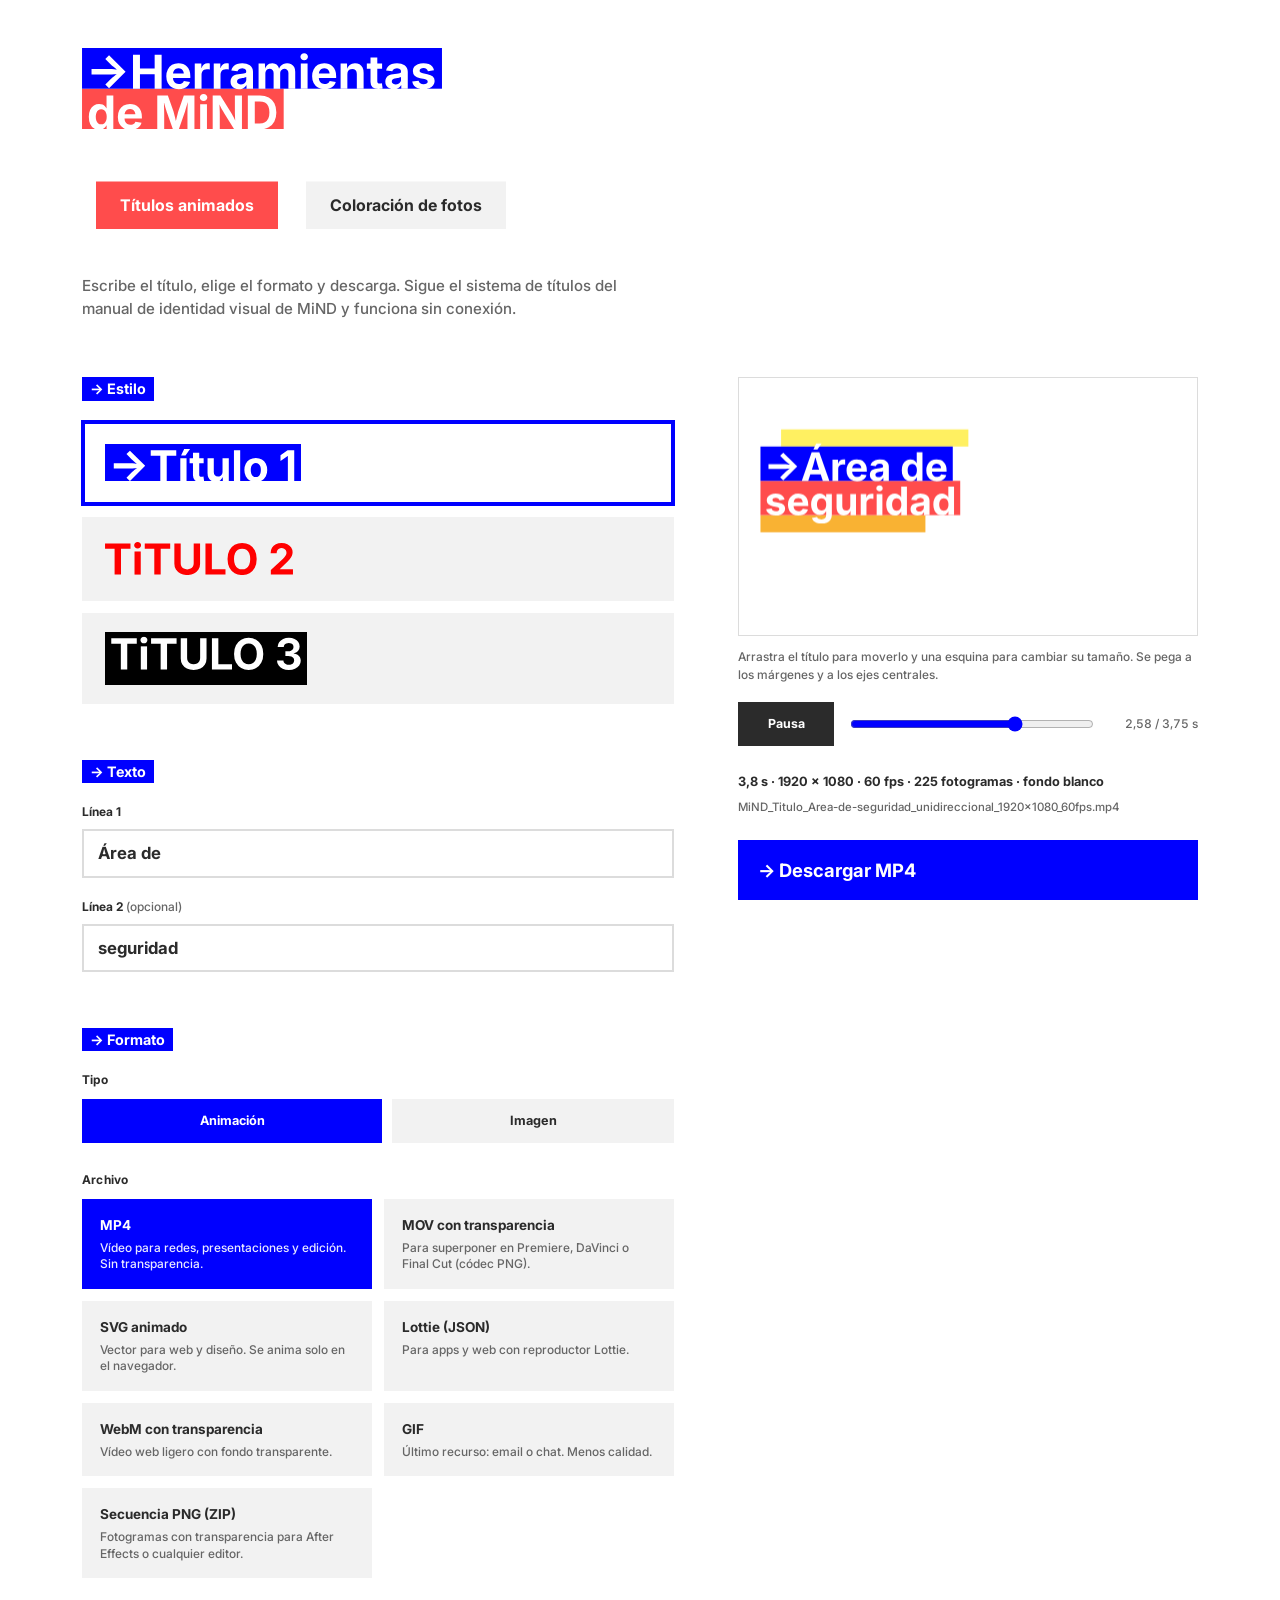
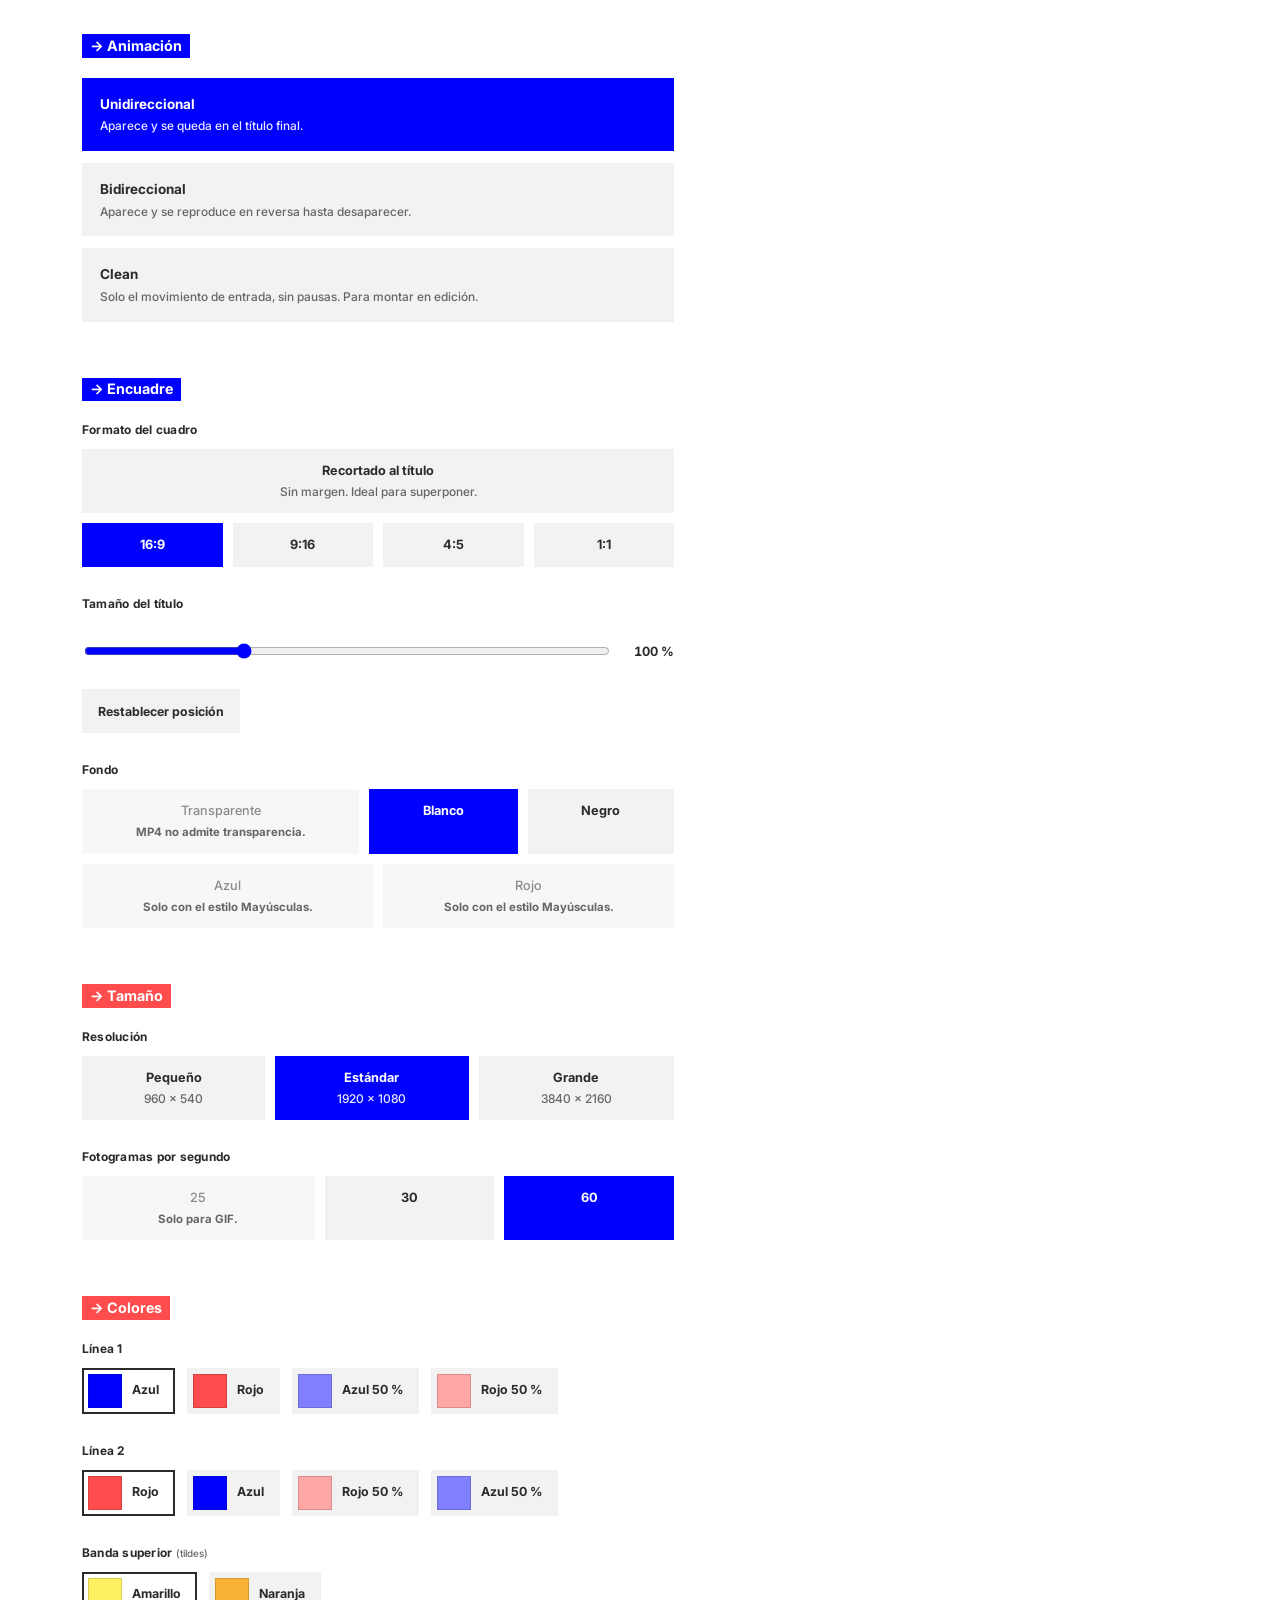
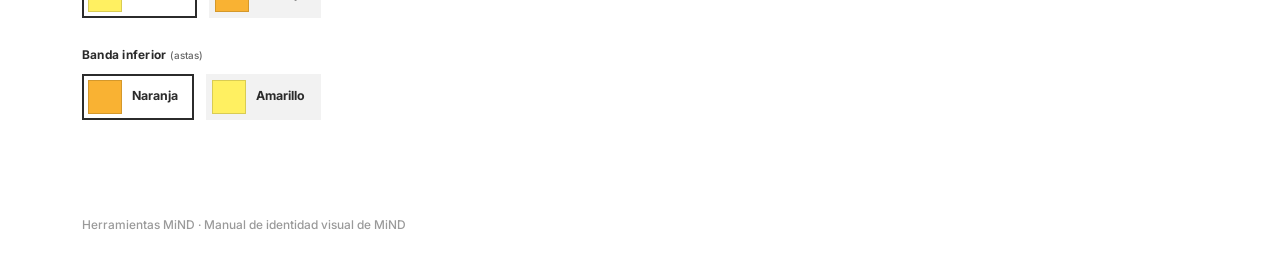
==== index.html @ 5f2b2aa0 "Monoblock: extensión inferior del bloque según el manual (media altura de la I) Co-Authored-By: Clau" ====
<!doctype html>
<html lang="es">
<head>
<meta charset="utf-8">
<meta name="viewport" content="width=device-width, initial-scale=1">
<title>Herramientas MiND</title>
<style>
@font-face{font-family:'Inter MiND';font-weight:500;font-style:normal;src:url([data-uri]) format('truetype')}
@font-face{font-family:'Inter MiND';font-weight:700;font-style:normal;src:url([data-uri]) format('truetype')}

/* Identidad: manual de identidad visual de MiND (versión provisional) */
:root{
  --azul:#0000FF; --rojo:#FF4C4C; --amarillo:#FFF061; --naranja:#F9B233;
  --ink:#2b2b2b; --muted:#666; --line:#dcdcdc; --soft:#f2f2f2; --paper:#fff;
  --font:"Inter MiND",Inter,system-ui,-apple-system,"Segoe UI",sans-serif;
}
*{box-sizing:border-box}
[hidden]{display:none!important}
body{margin:0;background:var(--paper);color:var(--ink);font:500 14px/1.5 var(--font);-webkit-font-smoothing:antialiased}
.wrap{max-width:1180px;margin:0 auto;padding:48px 32px 40px}
header.top{display:grid;gap:20px;margin-bottom:40px}
/* pestañas */
/* La profundidad (--d) imita la extrusión del logo: la cara delantera sube a la izquierda y el cuerpo se rellena detrás */
@property --d{syntax:'<length>';inherits:true;initial-value:0px}
.tabs{display:flex;gap:28px;overflow-x:auto;margin:0 0 40px;padding:12px 14px 6px 14px}
.tab{--d:0px;--tabbg:var(--soft);position:relative;flex:none;font:700 1rem var(--font);min-height:48px;padding:0 24px;background:none;color:var(--ink);border:0;cursor:pointer;white-space:nowrap;transition:--d .35s cubic-bezier(.45,0,.2,1)}
.tab::before{content:"";position:absolute;z-index:0;left:calc(var(--d) * -1);top:calc(var(--d) * -1);right:0;bottom:0;background:var(--tabbg);clip-path:polygon(0 0,calc(100% - var(--d)) 0,100% var(--d),100% 100%,var(--d) 100%,0 calc(100% - var(--d)))}
.tab span{position:relative;z-index:1;display:block;transform:translate(calc(var(--d) * -1),calc(var(--d) * -1))}
.tab[aria-selected="true"]{--tabbg:var(--rojo);color:#fff}
@media (hover:hover){.tab:hover{--d:7px}}
.tab:focus-visible{--d:7px;outline:3px solid var(--ink);outline-offset:4px}
.lead{margin:0 0 56px}
/* selector de estilo */
.stylecards{display:grid;grid-template-columns:minmax(0,1fr);gap:12px}
.scard{position:relative;display:flex;align-items:center;justify-content:flex-start;background:var(--soft);padding:16px 20px;min-height:84px;cursor:pointer;border:3px solid transparent}
.scard input{position:absolute;opacity:0;inset:0;width:100%;height:100%;margin:0;cursor:pointer}
.scard .thumb{display:block;margin:0}
.scard .thumb svg{display:block;width:100%;height:100%}
.scard:hover{border-color:var(--ink)}
.scard:has(input:checked){background:#fff;border-color:var(--azul);box-shadow:0 0 0 1px var(--azul)}
.scard:has(input:focus-visible){outline:3px solid var(--ink);outline-offset:2px}
/* líneas del estilo Mayúsculas */
.cline{display:flex;gap:10px;align-items:flex-start;margin:0 0 12px}
.cline input[type=text]{margin:0;flex:1;min-width:0}
.cline button{flex:none;min-height:48px}
#addLine{margin-top:4px}
/* coloración de fotos */
.drop{display:block;position:relative;background:var(--soft);padding:32px 20px;cursor:pointer;border:2px dashed #bdbdbd}
.drop input{position:absolute;inset:0;width:100%;height:100%;opacity:0;cursor:pointer;margin:0}
.drop .t{display:block;font-weight:700;font-size:.9rem}
.drop .s{display:block;font-size:.75rem;color:var(--muted);margin-top:4px}
.drop.over{border-color:var(--azul);background:#ececff}
.drop:has(input:focus-visible){outline:3px solid var(--ink);outline-offset:2px}
.flist{list-style:none;margin:16px 0 0;padding:0;display:grid;gap:10px}
.fi{display:flex;gap:14px;align-items:center;background:var(--soft);padding:8px;border:2px solid transparent;cursor:pointer;min-height:64px}
.fi[aria-current="true"]{border-color:var(--azul)}
.fi canvas{width:64px;height:48px;flex:none;background:#ddd;display:block}
.fi .fin{flex:1;min-width:0;display:grid}
.fi .nm{font-weight:700;font-size:.8rem;overflow:hidden;text-overflow:ellipsis;white-space:nowrap}
.fi .dm{font-size:.72rem;color:var(--muted);font-variant-numeric:tabular-nums}
.chipbar{display:block;height:14px;margin:0 0 10px}
.pstage{background:#e9e9e9;touch-action:none;cursor:ew-resize;user-select:none}
.pstage canvas{position:absolute;inset:0;display:block;width:100%;height:100%;pointer-events:none}
.tagl,.tagr{position:absolute;bottom:12px;background:var(--ink);color:#fff;font-weight:700;font-size:.7rem;padding:.25em .6em;pointer-events:none}
.tagl{left:12px}
.tagr{right:12px;background:var(--azul)}
.divider{position:absolute;top:0;bottom:0;width:0;left:50%;cursor:ew-resize}
.divider::before{content:"";position:absolute;top:0;bottom:0;left:-1px;width:2px;background:#fff;box-shadow:0 0 0 1px rgba(0,0,0,.25)}
.divider span{position:absolute;top:50%;left:0;transform:translate(-50%,-50%);width:44px;height:44px;display:grid;place-items:center;background:#fff;color:var(--azul);font-weight:700;font-size:.8rem;box-shadow:0 0 0 1px rgba(0,0,0,.25)}
.divider:focus-visible{outline:none}
.divider:focus-visible span{outline:3px solid var(--azul);outline-offset:2px}
#brand{width:min(360px,100%)}
#brand svg{display:block;width:100%;height:100%}
.lead{max-width:56ch;color:var(--muted);font-size:.95rem}
.app{display:grid;grid-template-columns:minmax(0,1fr) minmax(0,460px);gap:64px;align-items:start}
@media(max-width:960px){.app{grid-template-columns:minmax(0,1fr)}.stagecol{order:-1}}
fieldset{border:0;margin:0 0 56px;padding:0;min-width:0}
legend{padding:0;margin:0 0 20px;float:left;width:100%}
legend~*{clear:both}
.h{display:inline-block;background:var(--azul);color:#fff;font-weight:700;font-size:.9rem;padding:.2em .55em .24em;line-height:1.2}
.h.r{background:var(--rojo)}
.sub{display:block;font-weight:700;font-size:.75rem;letter-spacing:.02em;margin:28px 0 10px;color:var(--ink)}
.sub.first{margin-top:0}
#g_frame{display:grid;grid-template-columns:repeat(3,minmax(0,1fr))}
#g_frame .opt:first-child{grid-column:1/-1}
#g_frame{display:grid;grid-template-columns:repeat(4,minmax(0,1fr))}
#g_frame .opt:not(:first-child){padding-left:8px;padding-right:8px}
.sub small{font-weight:500;color:var(--muted);letter-spacing:0}
label.f{display:block;font-weight:700;font-size:.75rem;margin:0 0 8px}
input[type=text]{width:100%;font:700 1.05rem/1.2 var(--font);padding:12px 14px;border:2px solid var(--line);background:#fff;color:var(--ink);margin:0 0 20px;border-radius:0}
input[type=text]::placeholder{color:#999;font-weight:500}
input:focus-visible,button:focus-visible,summary:focus-visible,canvas:focus-visible{outline:3px solid var(--ink);outline-offset:2px}
input[type=text]:focus-visible{border-color:var(--azul);outline-color:var(--azul)}
.warn,.err{background:var(--amarillo);color:var(--ink);padding:10px 12px;font-weight:700;font-size:.8rem;margin:0}
.err{background:var(--naranja)}
/* opciones */
.opts{display:grid;gap:12px}
.cards{grid-template-columns:repeat(auto-fill,minmax(200px,1fr))}
.cards.one{grid-template-columns:minmax(0,1fr)}
.seg{display:flex;flex-wrap:wrap;gap:10px}
.opt{position:relative;display:block;background:var(--soft);padding:14px 16px;cursor:pointer;min-height:44px;border:2px solid transparent}
.seg .opt{padding:10px 16px;flex:1 1 auto;text-align:center}
.opt input{position:absolute;opacity:0;inset:0;width:100%;height:100%;margin:0;cursor:pointer}
.opt .t{display:block;font-weight:700;font-size:.85rem}
.opt .s{display:block;font-size:.75rem;color:var(--muted);margin-top:4px;line-height:1.4}
.seg .opt .t{font-size:.8rem}
.opt .s:empty,.opt .why:empty{display:none}
.opt .why{display:block;font-size:.72rem;font-weight:700;margin-top:4px;color:var(--ink)}
.opt:hover{border-color:var(--ink)}
.opt:has(input:checked){background:var(--azul);color:#fff}
.opt:has(input:checked) .s{color:#e9e9ff}
.opt:has(input:checked) .why{color:#fff}
.opt:has(input:focus-visible){outline:3px solid var(--ink);outline-offset:2px}
.opt.off{background:#f7f7f7;color:#8a8a8a;cursor:not-allowed}
.opt.off:hover{border-color:transparent}
.opt.off input{cursor:not-allowed}
.opt.off .t{font-weight:500}
.opt.off .s{color:#9a9a9a}
.opt.off .why{color:var(--muted)}
.opt.off:has(input:checked){background:#e6e6e6;color:#666}
.opt.off:has(input:checked) .s,.opt.off:has(input:checked) .why{color:#666}
.hint{font-size:.75rem;color:var(--muted);margin:10px 0 0}
.hint:empty{display:none}
/* muestras de color */
.sws{display:flex;flex-wrap:wrap;gap:12px}
.sw{position:relative;display:flex;align-items:center;gap:10px;padding:4px 14px 4px 4px;background:var(--soft);min-height:44px;cursor:pointer;border:2px solid transparent}
.sw input{position:absolute;opacity:0;inset:0;width:100%;height:100%;margin:0;cursor:pointer}
.sw .chip{width:34px;height:34px;display:block;border:1px solid rgba(0,0,0,.15)}
.sw .n{font-weight:700;font-size:.78rem}
.sw:has(input:checked){border-color:var(--ink);background:#fff}
.sw:has(input:focus-visible){outline:3px solid var(--ink);outline-offset:2px}
.sws.off .sw{opacity:.45;cursor:not-allowed}
.sws.off input{cursor:not-allowed}
.note{font-size:.75rem;color:var(--muted);margin:10px 0 0}
.note:empty{display:none}
/* encuadre del título */
.titlebox{margin-top:28px;display:grid;gap:14px}
.range{display:flex;align-items:center;gap:14px}
.range input{flex:1;min-width:0;accent-color:var(--azul);height:44px}
.range .v{min-width:48px;text-align:right;font-variant-numeric:tabular-nums;font-weight:700;font-size:.8rem}
button.mini{font:700 .78rem var(--font);padding:10px 14px;background:var(--soft);color:var(--ink);border:2px solid transparent;cursor:pointer;min-height:44px;justify-self:start}
button.mini:hover{border-color:var(--ink)}
/* vista previa */
.stagecol{position:sticky;top:24px;display:grid;grid-template-columns:minmax(0,1fr);gap:16px;min-width:0}
@media(max-width:960px){.stagecol{position:static}}
.stage{position:relative;width:100%;max-width:min(100%,calc(62vh * var(--ar,1.78)));min-width:0;border:1px solid var(--line);overflow:hidden;background:#fff}
.stage[data-bg="transparent"]{background:conic-gradient(#e9e9e9 25%,#fff 0 50%,#e9e9e9 0 75%,#fff 0) 0 0/20px 20px}
.stage[data-bg="black"]{background:#000}
.stage[data-bg="blue"]{background:#0000FF}
.stage[data-bg="red"]{background:#FF0000}
.stage canvas{position:absolute;inset:0;display:block;width:100%;height:100%;max-width:100%}
.stage canvas#cv{pointer-events:none}
.stage canvas#ov{touch-action:none}
.edithelp{font-size:.75rem;color:var(--muted);margin:-4px 0 0}
.transport{display:flex;align-items:center;gap:14px}
.transport button{font:700 .78rem var(--font);min-width:96px;min-height:44px;padding:0 14px;background:var(--ink);color:#fff;border:0;cursor:pointer}
.transport input{flex:1;min-width:0;accent-color:var(--azul);height:44px}
.time{font-variant-numeric:tabular-nums;font-size:.75rem;color:var(--muted);min-width:88px;text-align:right}
.summary{font-weight:700;font-size:.8rem;margin-top:8px}
.fname{font-size:.72rem;color:var(--muted);word-break:break-all;margin-top:-8px}
.export{display:block;width:100%;text-align:left;font:700 1.15rem/1.2 var(--font);padding:18px 20px;background:var(--azul);color:#fff;border:0;cursor:pointer;min-height:60px;margin-top:8px}
.export:hover:not(:disabled){background:var(--rojo)}
.export:disabled{background:#c9c9c9;color:#fff;cursor:not-allowed}
.copy{display:block;width:100%;text-align:left;font:700 .9rem var(--font);padding:14px 20px;background:var(--soft);color:var(--ink);border:2px solid transparent;cursor:pointer;min-height:48px}
.copy:hover:not(:disabled){border-color:var(--ink)}
.copy:disabled{color:#9a9a9a;cursor:not-allowed}
.exrow{display:flex;gap:12px;align-items:center}
.exrow .grow{flex:1}
progress{width:100%;height:10px;appearance:none;border:0;background:var(--soft)}
progress::-webkit-progress-bar{background:var(--soft)}
progress::-webkit-progress-value{background:var(--azul)}
progress::-moz-progress-bar{background:var(--azul)}
.status{font-size:.75rem;color:var(--muted);min-height:1.3em}
footer{max-width:1180px;margin:0 auto;padding:0 32px 40px;color:#9a9a9a;font-size:.75rem}
@media(max-width:600px){.wrap{padding:32px 20px 32px}fieldset{margin-bottom:44px}footer{padding:0 20px 32px}}
@media(prefers-reduced-motion:reduce){*{transition:none!important}}
</style>
</head>
<body>
<div class="wrap">
  <header class="top">
    <div id="brand"></div>
  </header>
  <nav class="tabs" role="tablist" aria-label="Herramientas">
    <button class="tab" role="tab" id="tab-titulos" aria-controls="panel-titulos" aria-selected="true" type="button"><span>Títulos animados</span></button>
    <button class="tab" role="tab" id="tab-fotos" aria-controls="panel-fotos" aria-selected="false" tabindex="-1" type="button"><span>Coloración de fotos</span></button>
  </nav>
  <section id="panel-titulos" role="tabpanel" aria-labelledby="tab-titulos">
  <p class="lead">Escribe el título, elige el formato y descarga. Sigue el sistema de títulos del manual de identidad visual de MiND y funciona sin conexión.</p>
  <main class="app">
    <div class="controls">
      <fieldset>
        <legend><span class="h">→ Estilo</span></legend>
        <div id="g_style"></div>
      </fieldset>

      <fieldset>
        <legend><span class="h">→ Texto</span></legend>
        <div id="textColor">
          <label class="f" for="l1">Línea 1</label>
          <input id="l1" type="text" autocomplete="off" spellcheck="false" placeholder="Primera línea">
          <label class="f" for="l2">Línea 2 <span style="font-weight:500;color:var(--muted)">(opcional)</span></label>
          <input id="l2" type="text" autocomplete="off" spellcheck="false" placeholder="Segunda línea" style="margin-bottom:0">
        </div>
        <div id="textCaps" hidden>
          <div id="capsLines"></div>
          <button class="mini" id="addLine" type="button">+ Añadir línea</button>
          <p class="note" id="noteLines"></p>
        </div>
        <div class="warn" id="warn" role="status" hidden style="margin-top:16px"></div>
      </fieldset>

      <fieldset>
        <legend><span class="h">→ Formato</span></legend>
        <span class="sub first">Tipo</span>
        <div id="g_kind"></div>
        <span class="sub">Archivo</span>
        <div id="g_fmt"></div>
      </fieldset>

      <fieldset id="fs_anim">
        <legend><span class="h">→ Animación</span></legend>
        <div id="g_struct"></div>
        <div id="repeatBox" hidden>
          <span class="sub">Repetición</span>
          <div id="g_repeat"></div>
          <p class="hint" id="hint_repeat"></p>
        </div>
      </fieldset>

      <fieldset>
        <legend><span class="h">→ Encuadre</span></legend>
        <span class="sub first">Formato del cuadro</span>
        <div id="g_frame"></div>
        <div class="titlebox" id="titleBox" hidden>
          <span class="sub" style="margin:0">Tamaño del título</span>
          <div class="range"><input id="scaleT" type="range" min="15" max="300" step="1" value="100" aria-label="Tamaño del título dentro del cuadro"><span class="v" id="scaleTv">100 %</span></div>
          <button class="mini" id="resetPlace" type="button">Restablecer posición</button>
        </div>
        <span class="sub">Fondo</span>
        <div id="g_bg"></div>
      </fieldset>

      <fieldset id="fs_size">
        <legend><span class="h r">→ Tamaño</span></legend>
        <div id="sec_res">
          <span class="sub first">Resolución</span>
          <div id="g_scale"></div>
        </div>
        <div id="sec_fps">
          <span class="sub" id="fpsLabel">Fotogramas por segundo</span>
          <div id="g_fps"></div>
        </div>
      </fieldset>

      <fieldset>
        <legend><span class="h r">→ Colores</span></legend>
        <div id="colorsCaps" hidden>
          <span class="sub first">Color del texto</span>
          <div class="sws" id="sw_caps"></div>
          <p class="note" id="note_caps"></p>
        </div>
        <div id="colorsMono" hidden>
          <span class="sub first">Color del bloque</span>
          <div class="sws" id="sw_mono"></div>
          <p class="note" id="note_mono"></p>
        </div>
        <div id="colorsColor">
        <span class="sub first">Línea 1</span>
        <div class="sws" id="sw_l1"></div>
        <span class="sub">Línea 2</span>
        <div class="sws" id="sw_l2"></div>
        <p class="note" id="note_l2"></p>
        <span class="sub">Banda superior <small>(tildes)</small></span>
        <div class="sws" id="sw_top"></div>
        <p class="note" id="note_top"></p>
        <span class="sub">Banda inferior <small>(astas)</small></span>
        <div class="sws" id="sw_bottom"></div>
        <p class="note" id="note_bottom"></p>
        </div>
      </fieldset>
    </div>

    <aside class="stagecol" aria-label="Vista previa y descarga">
      <div class="stage" id="stageBox" data-bg="transparent">
        <canvas id="cv" role="img" aria-label="Vista previa de la animación del título"></canvas>
        <canvas id="ov" tabindex="0" aria-label="Posición del título: usa las flechas para moverlo y + o − para cambiar su tamaño"></canvas>
      </div>
      <p class="edithelp" id="editHelp" hidden>Arrastra el título para moverlo y una esquina para cambiar su tamaño. Se pega a los márgenes y a los ejes centrales.</p>
      <div class="transport" id="transport">
        <button id="play" type="button" aria-pressed="true">Pausa</button>
        <input id="scrub" type="range" min="0" max="1" step="0.001" value="0" aria-label="Posición en la animación">
        <span class="time" id="time" aria-live="off"></span>
      </div>
      <div class="summary" id="summary"></div>
      <div class="fname" id="fname"></div>
      <div class="err" id="err" role="alert" hidden></div>
      <button class="export" id="export" type="button">→ <span id="exportLabel">Descargar</span></button>
      <div class="exrow"><progress id="prog" class="grow" max="1" value="0" hidden></progress><button class="mini" id="cancel" type="button" hidden>Cancelar</button></div>
      <div class="status" id="status" role="status" aria-live="polite"></div>
    </aside>
  </main>
  </section>

  <section id="panel-fotos" role="tabpanel" aria-labelledby="tab-fotos" hidden>
  <p class="lead">Sube una foto y descárgala con la coloración de MiND, en rojo o en azul. Se procesa en tu navegador: las fotos no salen de tu equipo.</p>
  <div class="app">
    <div class="controls">
      <fieldset>
        <legend><span class="h">→ Foto</span></legend>
        <label class="drop" id="f_drop" for="f_input">
          <input id="f_input" type="file" accept="image/*" multiple>
          <span class="t">Arrastra tus fotos aquí o pulsa para elegirlas</span>
          <span class="s">JPG, PNG o WebP. Puedes subir varias a la vez.</span>
        </label>
        <ul class="flist" id="f_list"></ul>
        <div class="warn" id="f_warn" role="status" hidden style="margin-top:16px"></div>
      </fieldset>
      <fieldset>
        <legend><span class="h">→ Coloración</span></legend>
        <div id="f_color"></div>
      </fieldset>
      <fieldset>
        <legend><span class="h r">→ Salida</span></legend>
        <span class="sub first">Formato</span>
        <div id="f_fmt"></div>
        <span class="sub">Tamaño</span>
        <div id="f_size"></div>
      </fieldset>
    </div>
    <aside class="stagecol" aria-label="Vista previa y descarga">
      <div class="stage pstage" id="f_stage">
        <canvas id="f_cvO" role="img" aria-label="Foto original"></canvas>
        <canvas id="f_cvR" role="img" aria-label="Foto con la coloración de MiND"></canvas>
        <div class="tagl">Original</div><div class="tagr">Coloreada</div>
        <div class="divider" id="f_div" role="slider" tabindex="0" aria-label="Comparar original y coloreada" aria-valuemin="0" aria-valuemax="100" aria-valuenow="50"><span>←→</span></div>
      </div>
      <p class="edithelp" id="f_sample">Imagen de ejemplo generada en código. Arrastra la línea para comparar.</p>
      <div class="summary" id="f_summary"></div>
      <div class="fname" id="f_fname"></div>
      <div class="err" id="f_err" role="alert" hidden></div>
      <button class="export" id="f_export" type="button" disabled>→ <span id="f_exportLabel">Descargar</span></button>
      <button class="copy" id="f_copy" type="button" disabled>Copiar imagen</button>
      <div class="exrow"><progress id="f_prog" class="grow" max="1" value="0" hidden></progress></div>
      <div class="status" id="f_status" role="status" aria-live="polite"></div>
    </aside>
  </div>
  </section>
</div>
<footer>Herramientas MiND · Manual de identidad visual de MiND</footer>

<script>
"use strict";
var Mp4Muxer = (() => {
  var __defProp = Object.defineProperty;
  var __getOwnPropDesc = Object.getOwnPropertyDescriptor;
  var __getOwnPropNames = Object.getOwnPropertyNames;
  var __hasOwnProp = Object.prototype.hasOwnProperty;
  var __export = (target, all) => {
    for (var name in all)
      __defProp(target, name, { get: all[name], enumerable: true });
  };
  var __copyProps = (to, from, except, desc) => {
    if (from && typeof from === "object" || typeof from === "function") {
      for (let key of __getOwnPropNames(from))
        if (!__hasOwnProp.call(to, key) && key !== except)
          __defProp(to, key, { get: () => from[key], enumerable: !(desc = __getOwnPropDesc(from, key)) || desc.enumerable });
    }
    return to;
  };
  var __toCommonJS = (mod) => __copyProps(__defProp({}, "__esModule", { value: true }), mod);
  var __accessCheck = (obj, member, msg) => {
    if (!member.has(obj))
      throw TypeError("Cannot " + msg);
  };
  var __privateGet = (obj, member, getter) => {
    __accessCheck(obj, member, "read from private field");
    return getter ? getter.call(obj) : member.get(obj);
  };
  var __privateAdd = (obj, member, value) => {
    if (member.has(obj))
      throw TypeError("Cannot add the same private member more than once");
    member instanceof WeakSet ? member.add(obj) : member.set(obj, value);
  };
  var __privateSet = (obj, member, value, setter) => {
    __accessCheck(obj, member, "write to private field");
    setter ? setter.call(obj, value) : member.set(obj, value);
    return value;
  };
  var __privateWrapper = (obj, member, setter, getter) => ({
    set _(value) {
      __privateSet(obj, member, value, setter);
    },
    get _() {
      return __privateGet(obj, member, getter);
    }
  });
  var __privateMethod = (obj, member, method) => {
    __accessCheck(obj, member, "access private method");
    return method;
  };

  // src/index.ts
  var src_exports = {};
  __export(src_exports, {
    ArrayBufferTarget: () => ArrayBufferTarget,
    FileSystemWritableFileStreamTarget: () => FileSystemWritableFileStreamTarget,
    Muxer: () => Muxer,
    StreamTarget: () => StreamTarget
  });

  // src/misc.ts
  var bytes = new Uint8Array(8);
  var view = new DataView(bytes.buffer);
  var u8 = (value) => {
    return [(value % 256 + 256) % 256];
  };
  var u16 = (value) => {
    view.setUint16(0, value, false);
    return [bytes[0], bytes[1]];
  };
  var i16 = (value) => {
    view.setInt16(0, value, false);
    return [bytes[0], bytes[1]];
  };
  var u24 = (value) => {
    view.setUint32(0, value, false);
    return [bytes[1], bytes[2], bytes[3]];
  };
  var u32 = (value) => {
    view.setUint32(0, value, false);
    return [bytes[0], bytes[1], bytes[2], bytes[3]];
  };
  var i32 = (value) => {
    view.setInt32(0, value, false);
    return [bytes[0], bytes[1], bytes[2], bytes[3]];
  };
  var u64 = (value) => {
    view.setUint32(0, Math.floor(value / 2 ** 32), false);
    view.setUint32(4, value, false);
    return [bytes[0], bytes[1], bytes[2], bytes[3], bytes[4], bytes[5], bytes[6], bytes[7]];
  };
  var fixed_8_8 = (value) => {
    view.setInt16(0, 2 ** 8 * value, false);
    return [bytes[0], bytes[1]];
  };
  var fixed_16_16 = (value) => {
    view.setInt32(0, 2 ** 16 * value, false);
    return [bytes[0], bytes[1], bytes[2], bytes[3]];
  };
  var fixed_2_30 = (value) => {
    view.setInt32(0, 2 ** 30 * value, false);
    return [bytes[0], bytes[1], bytes[2], bytes[3]];
  };
  var ascii = (text, nullTerminated = false) => {
    let bytes2 = Array(text.length).fill(null).map((_, i) => text.charCodeAt(i));
    if (nullTerminated)
      bytes2.push(0);
    return bytes2;
  };
  var last = (arr) => {
    return arr && arr[arr.length - 1];
  };
  var lastPresentedSample = (samples) => {
    let result = void 0;
    for (let sample of samples) {
      if (!result || sample.presentationTimestamp > result.presentationTimestamp) {
        result = sample;
      }
    }
    return result;
  };
  var intoTimescale = (timeInSeconds, timescale, round = true) => {
    let value = timeInSeconds * timescale;
    return round ? Math.round(value) : value;
  };
  var rotationMatrix = (rotationInDegrees) => {
    let theta = rotationInDegrees * (Math.PI / 180);
    let cosTheta = Math.cos(theta);
    let sinTheta = Math.sin(theta);
    return [
      cosTheta,
      sinTheta,
      0,
      -sinTheta,
      cosTheta,
      0,
      0,
      0,
      1
    ];
  };
  var IDENTITY_MATRIX = rotationMatrix(0);
  var matrixToBytes = (matrix) => {
    return [
      fixed_16_16(matrix[0]),
      fixed_16_16(matrix[1]),
      fixed_2_30(matrix[2]),
      fixed_16_16(matrix[3]),
      fixed_16_16(matrix[4]),
      fixed_2_30(matrix[5]),
      fixed_16_16(matrix[6]),
      fixed_16_16(matrix[7]),
      fixed_2_30(matrix[8])
    ];
  };
  var deepClone = (x) => {
    if (!x)
      return x;
    if (typeof x !== "object")
      return x;
    if (Array.isArray(x))
      return x.map(deepClone);
    return Object.fromEntries(Object.entries(x).map(([key, value]) => [key, deepClone(value)]));
  };
  var isU32 = (value) => {
    return value >= 0 && value < 2 ** 32;
  };

  // src/box.ts
  var box = (type, contents, children) => ({
    type,
    contents: contents && new Uint8Array(contents.flat(10)),
    children
  });
  var fullBox = (type, version, flags, contents, children) => box(
    type,
    [u8(version), u24(flags), contents ?? []],
    children
  );
  var ftyp = (details) => {
    let minorVersion = 512;
    if (details.fragmented)
      return box("ftyp", [
        ascii("iso5"),
        // Major brand
        u32(minorVersion),
        // Minor version
        // Compatible brands
        ascii("iso5"),
        ascii("iso6"),
        ascii("mp41")
      ]);
    return box("ftyp", [
      ascii("isom"),
      // Major brand
      u32(minorVersion),
      // Minor version
      // Compatible brands
      ascii("isom"),
      details.holdsAvc ? ascii("avc1") : [],
      ascii("mp41")
    ]);
  };
  var mdat = (reserveLargeSize) => ({ type: "mdat", largeSize: reserveLargeSize });
  var free = (size) => ({ type: "free", size });
  var moov = (tracks, creationTime, fragmented = false) => box("moov", null, [
    mvhd(creationTime, tracks),
    ...tracks.map((x) => trak(x, creationTime)),
    fragmented ? mvex(tracks) : null
  ]);
  var mvhd = (creationTime, tracks) => {
    let duration = intoTimescale(Math.max(
      0,
      ...tracks.filter((x) => x.samples.length > 0).map((x) => {
        const lastSample = lastPresentedSample(x.samples);
        return lastSample.presentationTimestamp + lastSample.duration;
      })
    ), GLOBAL_TIMESCALE);
    let nextTrackId = Math.max(...tracks.map((x) => x.id)) + 1;
    let needsU64 = !isU32(creationTime) || !isU32(duration);
    let u32OrU64 = needsU64 ? u64 : u32;
    return fullBox("mvhd", +needsU64, 0, [
      u32OrU64(creationTime),
      // Creation time
      u32OrU64(creationTime),
      // Modification time
      u32(GLOBAL_TIMESCALE),
      // Timescale
      u32OrU64(duration),
      // Duration
      fixed_16_16(1),
      // Preferred rate
      fixed_8_8(1),
      // Preferred volume
      Array(10).fill(0),
      // Reserved
      matrixToBytes(IDENTITY_MATRIX),
      // Matrix
      Array(24).fill(0),
      // Pre-defined
      u32(nextTrackId)
      // Next track ID
    ]);
  };
  var trak = (track, creationTime) => box("trak", null, [
    tkhd(track, creationTime),
    mdia(track, creationTime)
  ]);
  var tkhd = (track, creationTime) => {
    let lastSample = lastPresentedSample(track.samples);
    let durationInGlobalTimescale = intoTimescale(
      lastSample ? lastSample.presentationTimestamp + lastSample.duration : 0,
      GLOBAL_TIMESCALE
    );
    let needsU64 = !isU32(creationTime) || !isU32(durationInGlobalTimescale);
    let u32OrU64 = needsU64 ? u64 : u32;
    let matrix;
    if (track.info.type === "video") {
      matrix = typeof track.info.rotation === "number" ? rotationMatrix(track.info.rotation) : track.info.rotation;
    } else {
      matrix = IDENTITY_MATRIX;
    }
    return fullBox("tkhd", +needsU64, 3, [
      u32OrU64(creationTime),
      // Creation time
      u32OrU64(creationTime),
      // Modification time
      u32(track.id),
      // Track ID
      u32(0),
      // Reserved
      u32OrU64(durationInGlobalTimescale),
      // Duration
      Array(8).fill(0),
      // Reserved
      u16(0),
      // Layer
      u16(0),
      // Alternate group
      fixed_8_8(track.info.type === "audio" ? 1 : 0),
      // Volume
      u16(0),
      // Reserved
      matrixToBytes(matrix),
      // Matrix
      fixed_16_16(track.info.type === "video" ? track.info.width : 0),
      // Track width
      fixed_16_16(track.info.type === "video" ? track.info.height : 0)
      // Track height
    ]);
  };
  var mdia = (track, creationTime) => box("mdia", null, [
    mdhd(track, creationTime),
    hdlr(track.info.type === "video" ? "vide" : "soun"),
    minf(track)
  ]);
  var mdhd = (track, creationTime) => {
    let lastSample = lastPresentedSample(track.samples);
    let localDuration = intoTimescale(
      lastSample ? lastSample.presentationTimestamp + lastSample.duration : 0,
      track.timescale
    );
    let needsU64 = !isU32(creationTime) || !isU32(localDuration);
    let u32OrU64 = needsU64 ? u64 : u32;
    return fullBox("mdhd", +needsU64, 0, [
      u32OrU64(creationTime),
      // Creation time
      u32OrU64(creationTime),
      // Modification time
      u32(track.timescale),
      // Timescale
      u32OrU64(localDuration),
      // Duration
      u16(21956),
      // Language ("und", undetermined)
      u16(0)
      // Quality
    ]);
  };
  var hdlr = (componentSubtype) => fullBox("hdlr", 0, 0, [
    ascii("mhlr"),
    // Component type
    ascii(componentSubtype),
    // Component subtype
    u32(0),
    // Component manufacturer
    u32(0),
    // Component flags
    u32(0),
    // Component flags mask
    ascii("mp4-muxer-hdlr", true)
    // Component name
  ]);
  var minf = (track) => box("minf", null, [
    track.info.type === "video" ? vmhd() : smhd(),
    dinf(),
    stbl(track)
  ]);
  var vmhd = () => fullBox("vmhd", 0, 1, [
    u16(0),
    // Graphics mode
    u16(0),
    // Opcolor R
    u16(0),
    // Opcolor G
    u16(0)
    // Opcolor B
  ]);
  var smhd = () => fullBox("smhd", 0, 0, [
    u16(0),
    // Balance
    u16(0)
    // Reserved
  ]);
  var dinf = () => box("dinf", null, [
    dref()
  ]);
  var dref = () => fullBox("dref", 0, 0, [
    u32(1)
    // Entry count
  ], [
    url()
  ]);
  var url = () => fullBox("url ", 0, 1);
  var stbl = (track) => {
    const needsCtts = track.compositionTimeOffsetTable.length > 1 || track.compositionTimeOffsetTable.some((x) => x.sampleCompositionTimeOffset !== 0);
    return box("stbl", null, [
      stsd(track),
      stts(track),
      stss(track),
      stsc(track),
      stsz(track),
      stco(track),
      needsCtts ? ctts(track) : null
    ]);
  };
  var stsd = (track) => fullBox("stsd", 0, 0, [
    u32(1)
    // Entry count
  ], [
    track.info.type === "video" ? videoSampleDescription(
      VIDEO_CODEC_TO_BOX_NAME[track.info.codec],
      track
    ) : soundSampleDescription(
      AUDIO_CODEC_TO_BOX_NAME[track.info.codec],
      track
    )
  ]);
  var videoSampleDescription = (compressionType, track) => box(compressionType, [
    Array(6).fill(0),
    // Reserved
    u16(1),
    // Data reference index
    u16(0),
    // Pre-defined
    u16(0),
    // Reserved
    Array(12).fill(0),
    // Pre-defined
    u16(track.info.width),
    // Width
    u16(track.info.height),
    // Height
    u32(4718592),
    // Horizontal resolution
    u32(4718592),
    // Vertical resolution
    u32(0),
    // Reserved
    u16(1),
    // Frame count
    Array(32).fill(0),
    // Compressor name
    u16(24),
    // Depth
    i16(65535)
    // Pre-defined
  ], [
    VIDEO_CODEC_TO_CONFIGURATION_BOX[track.info.codec](track),
    track.info.decoderConfig.colorSpace ? colr(track) : null
  ]);
  var COLOR_PRIMARIES_MAP = {
    "bt709": 1,
    // ITU-R BT.709
    "bt470bg": 5,
    // ITU-R BT.470BG
    "smpte170m": 6
    // ITU-R BT.601 525 - SMPTE 170M
  };
  var TRANSFER_CHARACTERISTICS_MAP = {
    "bt709": 1,
    // ITU-R BT.709
    "smpte170m": 6,
    // SMPTE 170M
    "iec61966-2-1": 13
    // IEC 61966-2-1
  };
  var MATRIX_COEFFICIENTS_MAP = {
    "rgb": 0,
    // Identity
    "bt709": 1,
    // ITU-R BT.709
    "bt470bg": 5,
    // ITU-R BT.470BG
    "smpte170m": 6
    // SMPTE 170M
  };
  var colr = (track) => box("colr", [
    ascii("nclx"),
    // Colour type
    u16(COLOR_PRIMARIES_MAP[track.info.decoderConfig.colorSpace.primaries]),
    // Colour primaries
    u16(TRANSFER_CHARACTERISTICS_MAP[track.info.decoderConfig.colorSpace.transfer]),
    // Transfer characteristics
    u16(MATRIX_COEFFICIENTS_MAP[track.info.decoderConfig.colorSpace.matrix]),
    // Matrix coefficients
    u8((track.info.decoderConfig.colorSpace.fullRange ? 1 : 0) << 7)
    // Full range flag
  ]);
  var avcC = (track) => track.info.decoderConfig && box("avcC", [
    // For AVC, description is an AVCDecoderConfigurationRecord, so nothing else to do here
    ...new Uint8Array(track.info.decoderConfig.description)
  ]);
  var hvcC = (track) => track.info.decoderConfig && box("hvcC", [
    // For HEVC, description is a HEVCDecoderConfigurationRecord, so nothing else to do here
    ...new Uint8Array(track.info.decoderConfig.description)
  ]);
  var vpcC = (track) => {
    if (!track.info.decoderConfig) {
      return null;
    }
    let decoderConfig = track.info.decoderConfig;
    if (!decoderConfig.colorSpace) {
      throw new Error(`'colorSpace' is required in the decoder config for VP9.`);
    }
    let parts = decoderConfig.codec.split(".");
    let profile = Number(parts[1]);
    let level = Number(parts[2]);
    let bitDepth = Number(parts[3]);
    let chromaSubsampling = 0;
    let thirdByte = (bitDepth << 4) + (chromaSubsampling << 1) + Number(decoderConfig.colorSpace.fullRange);
    let colourPrimaries = 2;
    let transferCharacteristics = 2;
    let matrixCoefficients = 2;
    return fullBox("vpcC", 1, 0, [
      u8(profile),
      // Profile
      u8(level),
      // Level
      u8(thirdByte),
      // Bit depth, chroma subsampling, full range
      u8(colourPrimaries),
      // Colour primaries
      u8(transferCharacteristics),
      // Transfer characteristics
      u8(matrixCoefficients),
      // Matrix coefficients
      u16(0)
      // Codec initialization data size
    ]);
  };
  var av1C = () => {
    let marker = 1;
    let version = 1;
    let firstByte = (marker << 7) + version;
    return box("av1C", [
      firstByte,
      0,
      0,
      0
    ]);
  };
  var soundSampleDescription = (compressionType, track) => box(compressionType, [
    Array(6).fill(0),
    // Reserved
    u16(1),
    // Data reference index
    u16(0),
    // Version
    u16(0),
    // Revision level
    u32(0),
    // Vendor
    u16(track.info.numberOfChannels),
    // Number of channels
    u16(16),
    // Sample size (bits)
    u16(0),
    // Compression ID
    u16(0),
    // Packet size
    fixed_16_16(track.info.sampleRate)
    // Sample rate
  ], [
    AUDIO_CODEC_TO_CONFIGURATION_BOX[track.info.codec](track)
  ]);
  var esds = (track) => {
    let description = new Uint8Array(track.info.decoderConfig.description);
    return fullBox("esds", 0, 0, [
      // https://stackoverflow.com/a/54803118
      u32(58753152),
      // TAG(3) = Object Descriptor ([2])
      u8(32 + description.byteLength),
      // length of this OD (which includes the next 2 tags)
      u16(1),
      // ES_ID = 1
      u8(0),
      // flags etc = 0
      u32(75530368),
      // TAG(4) = ES Descriptor ([2]) embedded in above OD
      u8(18 + description.byteLength),
      // length of this ESD
      u8(64),
      // MPEG-4 Audio
      u8(21),
      // stream type(6bits)=5 audio, flags(2bits)=1
      u24(0),
      // 24bit buffer size
      u32(130071),
      // max bitrate
      u32(130071),
      // avg bitrate
      u32(92307584),
      // TAG(5) = ASC ([2],[3]) embedded in above OD
      u8(description.byteLength),
      // length
      ...description,
      u32(109084800),
      // TAG(6)
      u8(1),
      // length
      u8(2)
      // data
    ]);
  };
  var dOps = (track) => {
    let preskip = 3840;
    let gain = 0;
    const description = track.info.decoderConfig?.description;
    if (description) {
      if (description.byteLength < 18) {
        throw new TypeError("Invalid decoder description provided for Opus; must be at least 18 bytes long.");
      }
      const view2 = ArrayBuffer.isView(description) ? new DataView(description.buffer, description.byteOffset, description.byteLength) : new DataView(description);
      preskip = view2.getUint16(10, true);
      gain = view2.getInt16(14, true);
    }
    return box("dOps", [
      u8(0),
      // Version
      u8(track.info.numberOfChannels),
      // OutputChannelCount
      u16(preskip),
      u32(track.info.sampleRate),
      // InputSampleRate
      fixed_8_8(gain),
      // OutputGain
      u8(0)
      // ChannelMappingFamily
    ]);
  };
  var stts = (track) => {
    return fullBox("stts", 0, 0, [
      u32(track.timeToSampleTable.length),
      // Number of entries
      track.timeToSampleTable.map((x) => [
        // Time-to-sample table
        u32(x.sampleCount),
        // Sample count
        u32(x.sampleDelta)
        // Sample duration
      ])
    ]);
  };
  var stss = (track) => {
    if (track.samples.every((x) => x.type === "key"))
      return null;
    let keySamples = [...track.samples.entries()].filter(([, sample]) => sample.type === "key");
    return fullBox("stss", 0, 0, [
      u32(keySamples.length),
      // Number of entries
      keySamples.map(([index]) => u32(index + 1))
      // Sync sample table
    ]);
  };
  var stsc = (track) => {
    return fullBox("stsc", 0, 0, [
      u32(track.compactlyCodedChunkTable.length),
      // Number of entries
      track.compactlyCodedChunkTable.map((x) => [
        // Sample-to-chunk table
        u32(x.firstChunk),
        // First chunk
        u32(x.samplesPerChunk),
        // Samples per chunk
        u32(1)
        // Sample description index
      ])
    ]);
  };
  var stsz = (track) => fullBox("stsz", 0, 0, [
    u32(0),
    // Sample size (0 means non-constant size)
    u32(track.samples.length),
    // Number of entries
    track.samples.map((x) => u32(x.size))
    // Sample size table
  ]);
  var stco = (track) => {
    if (track.finalizedChunks.length > 0 && last(track.finalizedChunks).offset >= 2 ** 32) {
      return fullBox("co64", 0, 0, [
        u32(track.finalizedChunks.length),
        // Number of entries
        track.finalizedChunks.map((x) => u64(x.offset))
        // Chunk offset table
      ]);
    }
    return fullBox("stco", 0, 0, [
      u32(track.finalizedChunks.length),
      // Number of entries
      track.finalizedChunks.map((x) => u32(x.offset))
      // Chunk offset table
    ]);
  };
  var ctts = (track) => {
    return fullBox("ctts", 0, 0, [
      u32(track.compositionTimeOffsetTable.length),
      // Number of entries
      track.compositionTimeOffsetTable.map((x) => [
        // Time-to-sample table
        u32(x.sampleCount),
        // Sample count
        u32(x.sampleCompositionTimeOffset)
        // Sample offset
      ])
    ]);
  };
  var mvex = (tracks) => {
    return box("mvex", null, tracks.map(trex));
  };
  var trex = (track) => {
    return fullBox("trex", 0, 0, [
      u32(track.id),
      // Track ID
      u32(1),
      // Default sample description index
      u32(0),
      // Default sample duration
      u32(0),
      // Default sample size
      u32(0)
      // Default sample flags
    ]);
  };
  var moof = (sequenceNumber, tracks) => {
    return box("moof", null, [
      mfhd(sequenceNumber),
      ...tracks.map(traf)
    ]);
  };
  var mfhd = (sequenceNumber) => {
    return fullBox("mfhd", 0, 0, [
      u32(sequenceNumber)
      // Sequence number
    ]);
  };
  var fragmentSampleFlags = (sample) => {
    let byte1 = 0;
    let byte2 = 0;
    let byte3 = 0;
    let byte4 = 0;
    let sampleIsDifferenceSample = sample.type === "delta";
    byte2 |= +sampleIsDifferenceSample;
    if (sampleIsDifferenceSample) {
      byte1 |= 1;
    } else {
      byte1 |= 2;
    }
    return byte1 << 24 | byte2 << 16 | byte3 << 8 | byte4;
  };
  var traf = (track) => {
    return box("traf", null, [
      tfhd(track),
      tfdt(track),
      trun(track)
    ]);
  };
  var tfhd = (track) => {
    let tfFlags = 0;
    tfFlags |= 8;
    tfFlags |= 16;
    tfFlags |= 32;
    tfFlags |= 131072;
    let referenceSample = track.currentChunk.samples[1] ?? track.currentChunk.samples[0];
    let referenceSampleInfo = {
      duration: referenceSample.timescaleUnitsToNextSample,
      size: referenceSample.size,
      flags: fragmentSampleFlags(referenceSample)
    };
    return fullBox("tfhd", 0, tfFlags, [
      u32(track.id),
      // Track ID
      u32(referenceSampleInfo.duration),
      // Default sample duration
      u32(referenceSampleInfo.size),
      // Default sample size
      u32(referenceSampleInfo.flags)
      // Default sample flags
    ]);
  };
  var tfdt = (track) => {
    return fullBox("tfdt", 1, 0, [
      u64(intoTimescale(track.currentChunk.startTimestamp, track.timescale))
      // Base Media Decode Time
    ]);
  };
  var trun = (track) => {
    let allSampleDurations = track.currentChunk.samples.map((x) => x.timescaleUnitsToNextSample);
    let allSampleSizes = track.currentChunk.samples.map((x) => x.size);
    let allSampleFlags = track.currentChunk.samples.map(fragmentSampleFlags);
    let allSampleCompositionTimeOffsets = track.currentChunk.samples.map((x) => intoTimescale(x.presentationTimestamp - x.decodeTimestamp, track.timescale));
    let uniqueSampleDurations = new Set(allSampleDurations);
    let uniqueSampleSizes = new Set(allSampleSizes);
    let uniqueSampleFlags = new Set(allSampleFlags);
    let uniqueSampleCompositionTimeOffsets = new Set(allSampleCompositionTimeOffsets);
    let firstSampleFlagsPresent = uniqueSampleFlags.size === 2 && allSampleFlags[0] !== allSampleFlags[1];
    let sampleDurationPresent = uniqueSampleDurations.size > 1;
    let sampleSizePresent = uniqueSampleSizes.size > 1;
    let sampleFlagsPresent = !firstSampleFlagsPresent && uniqueSampleFlags.size > 1;
    let sampleCompositionTimeOffsetsPresent = uniqueSampleCompositionTimeOffsets.size > 1 || [...uniqueSampleCompositionTimeOffsets].some((x) => x !== 0);
    let flags = 0;
    flags |= 1;
    flags |= 4 * +firstSampleFlagsPresent;
    flags |= 256 * +sampleDurationPresent;
    flags |= 512 * +sampleSizePresent;
    flags |= 1024 * +sampleFlagsPresent;
    flags |= 2048 * +sampleCompositionTimeOffsetsPresent;
    return fullBox("trun", 1, flags, [
      u32(track.currentChunk.samples.length),
      // Sample count
      u32(track.currentChunk.offset - track.currentChunk.moofOffset || 0),
      // Data offset
      firstSampleFlagsPresent ? u32(allSampleFlags[0]) : [],
      track.currentChunk.samples.map((_, i) => [
        sampleDurationPresent ? u32(allSampleDurations[i]) : [],
        // Sample duration
        sampleSizePresent ? u32(allSampleSizes[i]) : [],
        // Sample size
        sampleFlagsPresent ? u32(allSampleFlags[i]) : [],
        // Sample flags
        // Sample composition time offsets
        sampleCompositionTimeOffsetsPresent ? i32(allSampleCompositionTimeOffsets[i]) : []
      ])
    ]);
  };
  var mfra = (tracks) => {
    return box("mfra", null, [
      ...tracks.map(tfra),
      mfro()
    ]);
  };
  var tfra = (track, trackIndex) => {
    let version = 1;
    return fullBox("tfra", version, 0, [
      u32(track.id),
      // Track ID
      u32(63),
      // This specifies that traf number, trun number and sample number are 32-bit ints
      u32(track.finalizedChunks.length),
      // Number of entries
      track.finalizedChunks.map((chunk) => [
        u64(intoTimescale(chunk.startTimestamp, track.timescale)),
        // Time
        u64(chunk.moofOffset),
        // moof offset
        u32(trackIndex + 1),
        // traf number
        u32(1),
        // trun number
        u32(1)
        // Sample number
      ])
    ]);
  };
  var mfro = () => {
    return fullBox("mfro", 0, 0, [
      // This value needs to be overwritten manually from the outside, where the actual size of the enclosing mfra box
      // is known
      u32(0)
      // Size
    ]);
  };
  var VIDEO_CODEC_TO_BOX_NAME = {
    "avc": "avc1",
    "hevc": "hvc1",
    "vp9": "vp09",
    "av1": "av01"
  };
  var VIDEO_CODEC_TO_CONFIGURATION_BOX = {
    "avc": avcC,
    "hevc": hvcC,
    "vp9": vpcC,
    "av1": av1C
  };
  var AUDIO_CODEC_TO_BOX_NAME = {
    "aac": "mp4a",
    "opus": "Opus"
  };
  var AUDIO_CODEC_TO_CONFIGURATION_BOX = {
    "aac": esds,
    "opus": dOps
  };

  // src/target.ts
  var isTarget = Symbol("isTarget");
  var Target = class {
  };
  isTarget;
  var ArrayBufferTarget = class extends Target {
    constructor() {
      super(...arguments);
      this.buffer = null;
    }
  };
  var StreamTarget = class extends Target {
    constructor(options) {
      super();
      this.options = options;
      if (typeof options !== "object") {
        throw new TypeError("StreamTarget requires an options object to be passed to its constructor.");
      }
      if (options.onData) {
        if (typeof options.onData !== "function") {
          throw new TypeError("options.onData, when provided, must be a function.");
        }
        if (options.onData.length < 2) {
          throw new TypeError(
            "options.onData, when provided, must be a function that takes in at least two arguments (data and position). Ignoring the position argument, which specifies the byte offset at which the data is to be written, can lead to broken outputs."
          );
        }
      }
      if (options.chunked !== void 0 && typeof options.chunked !== "boolean") {
        throw new TypeError("options.chunked, when provided, must be a boolean.");
      }
      if (options.chunkSize !== void 0 && (!Number.isInteger(options.chunkSize) || options.chunkSize < 1024)) {
        throw new TypeError("options.chunkSize, when provided, must be an integer and not smaller than 1024.");
      }
    }
  };
  var FileSystemWritableFileStreamTarget = class extends Target {
    constructor(stream, options) {
      super();
      this.stream = stream;
      this.options = options;
      if (!(stream instanceof FileSystemWritableFileStream)) {
        throw new TypeError("FileSystemWritableFileStreamTarget requires a FileSystemWritableFileStream instance.");
      }
      if (options !== void 0 && typeof options !== "object") {
        throw new TypeError("FileSystemWritableFileStreamTarget's options, when provided, must be an object.");
      }
      if (options) {
        if (options.chunkSize !== void 0 && (!Number.isInteger(options.chunkSize) || options.chunkSize <= 0)) {
          throw new TypeError("options.chunkSize, when provided, must be a positive integer");
        }
      }
    }
  };

  // src/writer.ts
  var _helper, _helperView;
  var Writer = class {
    constructor() {
      this.pos = 0;
      __privateAdd(this, _helper, new Uint8Array(8));
      __privateAdd(this, _helperView, new DataView(__privateGet(this, _helper).buffer));
      /**
       * Stores the position from the start of the file to where boxes elements have been written. This is used to
       * rewrite/edit elements that were already added before, and to measure sizes of things.
       */
      this.offsets = /* @__PURE__ */ new WeakMap();
    }
    /** Sets the current position for future writes to a new one. */
    seek(newPos) {
      this.pos = newPos;
    }
    writeU32(value) {
      __privateGet(this, _helperView).setUint32(0, value, false);
      this.write(__privateGet(this, _helper).subarray(0, 4));
    }
    writeU64(value) {
      __privateGet(this, _helperView).setUint32(0, Math.floor(value / 2 ** 32), false);
      __privateGet(this, _helperView).setUint32(4, value, false);
      this.write(__privateGet(this, _helper).subarray(0, 8));
    }
    writeAscii(text) {
      for (let i = 0; i < text.length; i++) {
        __privateGet(this, _helperView).setUint8(i % 8, text.charCodeAt(i));
        if (i % 8 === 7)
          this.write(__privateGet(this, _helper));
      }
      if (text.length % 8 !== 0) {
        this.write(__privateGet(this, _helper).subarray(0, text.length % 8));
      }
    }
    writeBox(box2) {
      this.offsets.set(box2, this.pos);
      if (box2.contents && !box2.children) {
        this.writeBoxHeader(box2, box2.size ?? box2.contents.byteLength + 8);
        this.write(box2.contents);
      } else {
        let startPos = this.pos;
        this.writeBoxHeader(box2, 0);
        if (box2.contents)
          this.write(box2.contents);
        if (box2.children) {
          for (let child of box2.children)
            if (child)
              this.writeBox(child);
        }
        let endPos = this.pos;
        let size = box2.size ?? endPos - startPos;
        this.seek(startPos);
        this.writeBoxHeader(box2, size);
        this.seek(endPos);
      }
    }
    writeBoxHeader(box2, size) {
      this.writeU32(box2.largeSize ? 1 : size);
      this.writeAscii(box2.type);
      if (box2.largeSize)
        this.writeU64(size);
    }
    measureBoxHeader(box2) {
      return 8 + (box2.largeSize ? 8 : 0);
    }
    patchBox(box2) {
      let endPos = this.pos;
      this.seek(this.offsets.get(box2));
      this.writeBox(box2);
      this.seek(endPos);
    }
    measureBox(box2) {
      if (box2.contents && !box2.children) {
        let headerSize = this.measureBoxHeader(box2);
        return headerSize + box2.contents.byteLength;
      } else {
        let result = this.measureBoxHeader(box2);
        if (box2.contents)
          result += box2.contents.byteLength;
        if (box2.children) {
          for (let child of box2.children)
            if (child)
              result += this.measureBox(child);
        }
        return result;
      }
    }
  };
  _helper = new WeakMap();
  _helperView = new WeakMap();
  var _target, _buffer, _bytes, _maxPos, _ensureSize, ensureSize_fn;
  var ArrayBufferTargetWriter = class extends Writer {
    constructor(target) {
      super();
      __privateAdd(this, _ensureSize);
      __privateAdd(this, _target, void 0);
      __privateAdd(this, _buffer, new ArrayBuffer(2 ** 16));
      __privateAdd(this, _bytes, new Uint8Array(__privateGet(this, _buffer)));
      __privateAdd(this, _maxPos, 0);
      __privateSet(this, _target, target);
    }
    write(data) {
      __privateMethod(this, _ensureSize, ensureSize_fn).call(this, this.pos + data.byteLength);
      __privateGet(this, _bytes).set(data, this.pos);
      this.pos += data.byteLength;
      __privateSet(this, _maxPos, Math.max(__privateGet(this, _maxPos), this.pos));
    }
    finalize() {
      __privateMethod(this, _ensureSize, ensureSize_fn).call(this, this.pos);
      __privateGet(this, _target).buffer = __privateGet(this, _buffer).slice(0, Math.max(__privateGet(this, _maxPos), this.pos));
    }
  };
  _target = new WeakMap();
  _buffer = new WeakMap();
  _bytes = new WeakMap();
  _maxPos = new WeakMap();
  _ensureSize = new WeakSet();
  ensureSize_fn = function(size) {
    let newLength = __privateGet(this, _buffer).byteLength;
    while (newLength < size)
      newLength *= 2;
    if (newLength === __privateGet(this, _buffer).byteLength)
      return;
    let newBuffer = new ArrayBuffer(newLength);
    let newBytes = new Uint8Array(newBuffer);
    newBytes.set(__privateGet(this, _bytes), 0);
    __privateSet(this, _buffer, newBuffer);
    __privateSet(this, _bytes, newBytes);
  };
  var DEFAULT_CHUNK_SIZE = 2 ** 24;
  var MAX_CHUNKS_AT_ONCE = 2;
  var _target2, _sections, _chunked, _chunkSize, _chunks, _writeDataIntoChunks, writeDataIntoChunks_fn, _insertSectionIntoChunk, insertSectionIntoChunk_fn, _createChunk, createChunk_fn, _flushChunks, flushChunks_fn;
  var StreamTargetWriter = class extends Writer {
    constructor(target) {
      super();
      __privateAdd(this, _writeDataIntoChunks);
      __privateAdd(this, _insertSectionIntoChunk);
      __privateAdd(this, _createChunk);
      __privateAdd(this, _flushChunks);
      __privateAdd(this, _target2, void 0);
      __privateAdd(this, _sections, []);
      __privateAdd(this, _chunked, void 0);
      __privateAdd(this, _chunkSize, void 0);
      /**
       * The data is divided up into fixed-size chunks, whose contents are first filled in RAM and then flushed out.
       * A chunk is flushed if all of its contents have been written.
       */
      __privateAdd(this, _chunks, []);
      __privateSet(this, _target2, target);
      __privateSet(this, _chunked, target.options?.chunked ?? false);
      __privateSet(this, _chunkSize, target.options?.chunkSize ?? DEFAULT_CHUNK_SIZE);
    }
    write(data) {
      __privateGet(this, _sections).push({
        data: data.slice(),
        start: this.pos
      });
      this.pos += data.byteLength;
    }
    flush() {
      if (__privateGet(this, _sections).length === 0)
        return;
      let chunks = [];
      let sorted = [...__privateGet(this, _sections)].sort((a, b) => a.start - b.start);
      chunks.push({
        start: sorted[0].start,
        size: sorted[0].data.byteLength
      });
      for (let i = 1; i < sorted.length; i++) {
        let lastChunk = chunks[chunks.length - 1];
        let section = sorted[i];
        if (section.start <= lastChunk.start + lastChunk.size) {
          lastChunk.size = Math.max(lastChunk.size, section.start + section.data.byteLength - lastChunk.start);
        } else {
          chunks.push({
            start: section.start,
            size: section.data.byteLength
          });
        }
      }
      for (let chunk of chunks) {
        chunk.data = new Uint8Array(chunk.size);
        for (let section of __privateGet(this, _sections)) {
          if (chunk.start <= section.start && section.start < chunk.start + chunk.size) {
            chunk.data.set(section.data, section.start - chunk.start);
          }
        }
        if (__privateGet(this, _chunked)) {
          __privateMethod(this, _writeDataIntoChunks, writeDataIntoChunks_fn).call(this, chunk.data, chunk.start);
          __privateMethod(this, _flushChunks, flushChunks_fn).call(this);
        } else {
          __privateGet(this, _target2).options.onData?.(chunk.data, chunk.start);
        }
      }
      __privateGet(this, _sections).length = 0;
    }
    finalize() {
      if (__privateGet(this, _chunked)) {
        __privateMethod(this, _flushChunks, flushChunks_fn).call(this, true);
      }
    }
  };
  _target2 = new WeakMap();
  _sections = new WeakMap();
  _chunked = new WeakMap();
  _chunkSize = new WeakMap();
  _chunks = new WeakMap();
  _writeDataIntoChunks = new WeakSet();
  writeDataIntoChunks_fn = function(data, position) {
    let chunkIndex = __privateGet(this, _chunks).findIndex((x) => x.start <= position && position < x.start + __privateGet(this, _chunkSize));
    if (chunkIndex === -1)
      chunkIndex = __privateMethod(this, _createChunk, createChunk_fn).call(this, position);
    let chunk = __privateGet(this, _chunks)[chunkIndex];
    let relativePosition = position - chunk.start;
    let toWrite = data.subarray(0, Math.min(__privateGet(this, _chunkSize) - relativePosition, data.byteLength));
    chunk.data.set(toWrite, relativePosition);
    let section = {
      start: relativePosition,
      end: relativePosition + toWrite.byteLength
    };
    __privateMethod(this, _insertSectionIntoChunk, insertSectionIntoChunk_fn).call(this, chunk, section);
    if (chunk.written[0].start === 0 && chunk.written[0].end === __privateGet(this, _chunkSize)) {
      chunk.shouldFlush = true;
    }
    if (__privateGet(this, _chunks).length > MAX_CHUNKS_AT_ONCE) {
      for (let i = 0; i < __privateGet(this, _chunks).length - 1; i++) {
        __privateGet(this, _chunks)[i].shouldFlush = true;
      }
      __privateMethod(this, _flushChunks, flushChunks_fn).call(this);
    }
    if (toWrite.byteLength < data.byteLength) {
      __privateMethod(this, _writeDataIntoChunks, writeDataIntoChunks_fn).call(this, data.subarray(toWrite.byteLength), position + toWrite.byteLength);
    }
  };
  _insertSectionIntoChunk = new WeakSet();
  insertSectionIntoChunk_fn = function(chunk, section) {
    let low = 0;
    let high = chunk.written.length - 1;
    let index = -1;
    while (low <= high) {
      let mid = Math.floor(low + (high - low + 1) / 2);
      if (chunk.written[mid].start <= section.start) {
        low = mid + 1;
        index = mid;
      } else {
        high = mid - 1;
      }
    }
    chunk.written.splice(index + 1, 0, section);
    if (index === -1 || chunk.written[index].end < section.start)
      index++;
    while (index < chunk.written.length - 1 && chunk.written[index].end >= chunk.written[index + 1].start) {
      chunk.written[index].end = Math.max(chunk.written[index].end, chunk.written[index + 1].end);
      chunk.written.splice(index + 1, 1);
    }
  };
  _createChunk = new WeakSet();
  createChunk_fn = function(includesPosition) {
    let start = Math.floor(includesPosition / __privateGet(this, _chunkSize)) * __privateGet(this, _chunkSize);
    let chunk = {
      start,
      data: new Uint8Array(__privateGet(this, _chunkSize)),
      written: [],
      shouldFlush: false
    };
    __privateGet(this, _chunks).push(chunk);
    __privateGet(this, _chunks).sort((a, b) => a.start - b.start);
    return __privateGet(this, _chunks).indexOf(chunk);
  };
  _flushChunks = new WeakSet();
  flushChunks_fn = function(force = false) {
    for (let i = 0; i < __privateGet(this, _chunks).length; i++) {
      let chunk = __privateGet(this, _chunks)[i];
      if (!chunk.shouldFlush && !force)
        continue;
      for (let section of chunk.written) {
        __privateGet(this, _target2).options.onData?.(
          chunk.data.subarray(section.start, section.end),
          chunk.start + section.start
        );
      }
      __privateGet(this, _chunks).splice(i--, 1);
    }
  };
  var FileSystemWritableFileStreamTargetWriter = class extends StreamTargetWriter {
    constructor(target) {
      super(new StreamTarget({
        onData: (data, position) => target.stream.write({
          type: "write",
          data,
          position
        }),
        chunked: true,
        chunkSize: target.options?.chunkSize
      }));
    }
  };

  // src/muxer.ts
  var GLOBAL_TIMESCALE = 1e3;
  var SUPPORTED_VIDEO_CODECS = ["avc", "hevc", "vp9", "av1"];
  var SUPPORTED_AUDIO_CODECS = ["aac", "opus"];
  var TIMESTAMP_OFFSET = 2082844800;
  var FIRST_TIMESTAMP_BEHAVIORS = ["strict", "offset", "cross-track-offset"];
  var _options, _writer, _ftypSize, _mdat, _videoTrack, _audioTrack, _creationTime, _finalizedChunks, _nextFragmentNumber, _videoSampleQueue, _audioSampleQueue, _finalized, _validateOptions, validateOptions_fn, _writeHeader, writeHeader_fn, _computeMoovSizeUpperBound, computeMoovSizeUpperBound_fn, _prepareTracks, prepareTracks_fn, _generateMpeg4AudioSpecificConfig, generateMpeg4AudioSpecificConfig_fn, _createSampleForTrack, createSampleForTrack_fn, _addSampleToTrack, addSampleToTrack_fn, _validateTimestamp, validateTimestamp_fn, _finalizeCurrentChunk, finalizeCurrentChunk_fn, _finalizeFragment, finalizeFragment_fn, _maybeFlushStreamingTargetWriter, maybeFlushStreamingTargetWriter_fn, _ensureNotFinalized, ensureNotFinalized_fn;
  var Muxer = class {
    constructor(options) {
      __privateAdd(this, _validateOptions);
      __privateAdd(this, _writeHeader);
      __privateAdd(this, _computeMoovSizeUpperBound);
      __privateAdd(this, _prepareTracks);
      // https://wiki.multimedia.cx/index.php/MPEG-4_Audio
      __privateAdd(this, _generateMpeg4AudioSpecificConfig);
      __privateAdd(this, _createSampleForTrack);
      __privateAdd(this, _addSampleToTrack);
      __privateAdd(this, _validateTimestamp);
      __privateAdd(this, _finalizeCurrentChunk);
      __privateAdd(this, _finalizeFragment);
      __privateAdd(this, _maybeFlushStreamingTargetWriter);
      __privateAdd(this, _ensureNotFinalized);
      __privateAdd(this, _options, void 0);
      __privateAdd(this, _writer, void 0);
      __privateAdd(this, _ftypSize, void 0);
      __privateAdd(this, _mdat, void 0);
      __privateAdd(this, _videoTrack, null);
      __privateAdd(this, _audioTrack, null);
      __privateAdd(this, _creationTime, Math.floor(Date.now() / 1e3) + TIMESTAMP_OFFSET);
      __privateAdd(this, _finalizedChunks, []);
      // Fields for fragmented MP4:
      __privateAdd(this, _nextFragmentNumber, 1);
      __privateAdd(this, _videoSampleQueue, []);
      __privateAdd(this, _audioSampleQueue, []);
      __privateAdd(this, _finalized, false);
      __privateMethod(this, _validateOptions, validateOptions_fn).call(this, options);
      options.video = deepClone(options.video);
      options.audio = deepClone(options.audio);
      options.fastStart = deepClone(options.fastStart);
      this.target = options.target;
      __privateSet(this, _options, {
        firstTimestampBehavior: "strict",
        ...options
      });
      if (options.target instanceof ArrayBufferTarget) {
        __privateSet(this, _writer, new ArrayBufferTargetWriter(options.target));
      } else if (options.target instanceof StreamTarget) {
        __privateSet(this, _writer, new StreamTargetWriter(options.target));
      } else if (options.target instanceof FileSystemWritableFileStreamTarget) {
        __privateSet(this, _writer, new FileSystemWritableFileStreamTargetWriter(options.target));
      } else {
        throw new Error(`Invalid target: ${options.target}`);
      }
      __privateMethod(this, _prepareTracks, prepareTracks_fn).call(this);
      __privateMethod(this, _writeHeader, writeHeader_fn).call(this);
    }
    addVideoChunk(sample, meta, timestamp, compositionTimeOffset) {
      if (!(sample instanceof EncodedVideoChunk)) {
        throw new TypeError("addVideoChunk's first argument (sample) must be of type EncodedVideoChunk.");
      }
      if (meta && typeof meta !== "object") {
        throw new TypeError("addVideoChunk's second argument (meta), when provided, must be an object.");
      }
      if (timestamp !== void 0 && (!Number.isFinite(timestamp) || timestamp < 0)) {
        throw new TypeError(
          "addVideoChunk's third argument (timestamp), when provided, must be a non-negative real number."
        );
      }
      if (compositionTimeOffset !== void 0 && !Number.isFinite(compositionTimeOffset)) {
        throw new TypeError(
          "addVideoChunk's fourth argument (compositionTimeOffset), when provided, must be a real number."
        );
      }
      let data = new Uint8Array(sample.byteLength);
      sample.copyTo(data);
      this.addVideoChunkRaw(
        data,
        sample.type,
        timestamp ?? sample.timestamp,
        sample.duration,
        meta,
        compositionTimeOffset
      );
    }
    addVideoChunkRaw(data, type, timestamp, duration, meta, compositionTimeOffset) {
      if (!(data instanceof Uint8Array)) {
        throw new TypeError("addVideoChunkRaw's first argument (data) must be an instance of Uint8Array.");
      }
      if (type !== "key" && type !== "delta") {
        throw new TypeError("addVideoChunkRaw's second argument (type) must be either 'key' or 'delta'.");
      }
      if (!Number.isFinite(timestamp) || timestamp < 0) {
        throw new TypeError("addVideoChunkRaw's third argument (timestamp) must be a non-negative real number.");
      }
      if (!Number.isFinite(duration) || duration < 0) {
        throw new TypeError("addVideoChunkRaw's fourth argument (duration) must be a non-negative real number.");
      }
      if (meta && typeof meta !== "object") {
        throw new TypeError("addVideoChunkRaw's fifth argument (meta), when provided, must be an object.");
      }
      if (compositionTimeOffset !== void 0 && !Number.isFinite(compositionTimeOffset)) {
        throw new TypeError(
          "addVideoChunkRaw's sixth argument (compositionTimeOffset), when provided, must be a real number."
        );
      }
      __privateMethod(this, _ensureNotFinalized, ensureNotFinalized_fn).call(this);
      if (!__privateGet(this, _options).video)
        throw new Error("No video track declared.");
      if (typeof __privateGet(this, _options).fastStart === "object" && __privateGet(this, _videoTrack).samples.length === __privateGet(this, _options).fastStart.expectedVideoChunks) {
        throw new Error(`Cannot add more video chunks than specified in 'fastStart' (${__privateGet(this, _options).fastStart.expectedVideoChunks}).`);
      }
      let videoSample = __privateMethod(this, _createSampleForTrack, createSampleForTrack_fn).call(this, __privateGet(this, _videoTrack), data, type, timestamp, duration, meta, compositionTimeOffset);
      if (__privateGet(this, _options).fastStart === "fragmented" && __privateGet(this, _audioTrack)) {
        while (__privateGet(this, _audioSampleQueue).length > 0 && __privateGet(this, _audioSampleQueue)[0].decodeTimestamp <= videoSample.decodeTimestamp) {
          let audioSample = __privateGet(this, _audioSampleQueue).shift();
          __privateMethod(this, _addSampleToTrack, addSampleToTrack_fn).call(this, __privateGet(this, _audioTrack), audioSample);
        }
        if (videoSample.decodeTimestamp <= __privateGet(this, _audioTrack).lastDecodeTimestamp) {
          __privateMethod(this, _addSampleToTrack, addSampleToTrack_fn).call(this, __privateGet(this, _videoTrack), videoSample);
        } else {
          __privateGet(this, _videoSampleQueue).push(videoSample);
        }
      } else {
        __privateMethod(this, _addSampleToTrack, addSampleToTrack_fn).call(this, __privateGet(this, _videoTrack), videoSample);
      }
    }
    addAudioChunk(sample, meta, timestamp) {
      if (!(sample instanceof EncodedAudioChunk)) {
        throw new TypeError("addAudioChunk's first argument (sample) must be of type EncodedAudioChunk.");
      }
      if (meta && typeof meta !== "object") {
        throw new TypeError("addAudioChunk's second argument (meta), when provided, must be an object.");
      }
      if (timestamp !== void 0 && (!Number.isFinite(timestamp) || timestamp < 0)) {
        throw new TypeError(
          "addAudioChunk's third argument (timestamp), when provided, must be a non-negative real number."
        );
      }
      let data = new Uint8Array(sample.byteLength);
      sample.copyTo(data);
      this.addAudioChunkRaw(data, sample.type, timestamp ?? sample.timestamp, sample.duration, meta);
    }
    addAudioChunkRaw(data, type, timestamp, duration, meta) {
      if (!(data instanceof Uint8Array)) {
        throw new TypeError("addAudioChunkRaw's first argument (data) must be an instance of Uint8Array.");
      }
      if (type !== "key" && type !== "delta") {
        throw new TypeError("addAudioChunkRaw's second argument (type) must be either 'key' or 'delta'.");
      }
      if (!Number.isFinite(timestamp) || timestamp < 0) {
        throw new TypeError("addAudioChunkRaw's third argument (timestamp) must be a non-negative real number.");
      }
      if (!Number.isFinite(duration) || duration < 0) {
        throw new TypeError("addAudioChunkRaw's fourth argument (duration) must be a non-negative real number.");
      }
      if (meta && typeof meta !== "object") {
        throw new TypeError("addAudioChunkRaw's fifth argument (meta), when provided, must be an object.");
      }
      __privateMethod(this, _ensureNotFinalized, ensureNotFinalized_fn).call(this);
      if (!__privateGet(this, _options).audio)
        throw new Error("No audio track declared.");
      if (typeof __privateGet(this, _options).fastStart === "object" && __privateGet(this, _audioTrack).samples.length === __privateGet(this, _options).fastStart.expectedAudioChunks) {
        throw new Error(`Cannot add more audio chunks than specified in 'fastStart' (${__privateGet(this, _options).fastStart.expectedAudioChunks}).`);
      }
      let audioSample = __privateMethod(this, _createSampleForTrack, createSampleForTrack_fn).call(this, __privateGet(this, _audioTrack), data, type, timestamp, duration, meta);
      if (__privateGet(this, _options).fastStart === "fragmented" && __privateGet(this, _videoTrack)) {
        while (__privateGet(this, _videoSampleQueue).length > 0 && __privateGet(this, _videoSampleQueue)[0].decodeTimestamp <= audioSample.decodeTimestamp) {
          let videoSample = __privateGet(this, _videoSampleQueue).shift();
          __privateMethod(this, _addSampleToTrack, addSampleToTrack_fn).call(this, __privateGet(this, _videoTrack), videoSample);
        }
        if (audioSample.decodeTimestamp <= __privateGet(this, _videoTrack).lastDecodeTimestamp) {
          __privateMethod(this, _addSampleToTrack, addSampleToTrack_fn).call(this, __privateGet(this, _audioTrack), audioSample);
        } else {
          __privateGet(this, _audioSampleQueue).push(audioSample);
        }
      } else {
        __privateMethod(this, _addSampleToTrack, addSampleToTrack_fn).call(this, __privateGet(this, _audioTrack), audioSample);
      }
    }
    /** Finalizes the file, making it ready for use. Must be called after all video and audio chunks have been added. */
    finalize() {
      if (__privateGet(this, _finalized)) {
        throw new Error("Cannot finalize a muxer more than once.");
      }
      if (__privateGet(this, _options).fastStart === "fragmented") {
        for (let videoSample of __privateGet(this, _videoSampleQueue))
          __privateMethod(this, _addSampleToTrack, addSampleToTrack_fn).call(this, __privateGet(this, _videoTrack), videoSample);
        for (let audioSample of __privateGet(this, _audioSampleQueue))
          __privateMethod(this, _addSampleToTrack, addSampleToTrack_fn).call(this, __privateGet(this, _audioTrack), audioSample);
        __privateMethod(this, _finalizeFragment, finalizeFragment_fn).call(this, false);
      } else {
        if (__privateGet(this, _videoTrack))
          __privateMethod(this, _finalizeCurrentChunk, finalizeCurrentChunk_fn).call(this, __privateGet(this, _videoTrack));
        if (__privateGet(this, _audioTrack))
          __privateMethod(this, _finalizeCurrentChunk, finalizeCurrentChunk_fn).call(this, __privateGet(this, _audioTrack));
      }
      let tracks = [__privateGet(this, _videoTrack), __privateGet(this, _audioTrack)].filter(Boolean);
      if (__privateGet(this, _options).fastStart === "in-memory") {
        let mdatSize;
        for (let i = 0; i < 2; i++) {
          let movieBox2 = moov(tracks, __privateGet(this, _creationTime));
          let movieBoxSize = __privateGet(this, _writer).measureBox(movieBox2);
          mdatSize = __privateGet(this, _writer).measureBox(__privateGet(this, _mdat));
          let currentChunkPos = __privateGet(this, _writer).pos + movieBoxSize + mdatSize;
          for (let chunk of __privateGet(this, _finalizedChunks)) {
            chunk.offset = currentChunkPos;
            for (let { data } of chunk.samples) {
              currentChunkPos += data.byteLength;
              mdatSize += data.byteLength;
            }
          }
          if (currentChunkPos < 2 ** 32)
            break;
          if (mdatSize >= 2 ** 32)
            __privateGet(this, _mdat).largeSize = true;
        }
        let movieBox = moov(tracks, __privateGet(this, _creationTime));
        __privateGet(this, _writer).writeBox(movieBox);
        __privateGet(this, _mdat).size = mdatSize;
        __privateGet(this, _writer).writeBox(__privateGet(this, _mdat));
        for (let chunk of __privateGet(this, _finalizedChunks)) {
          for (let sample of chunk.samples) {
            __privateGet(this, _writer).write(sample.data);
            sample.data = null;
          }
        }
      } else if (__privateGet(this, _options).fastStart === "fragmented") {
        let startPos = __privateGet(this, _writer).pos;
        let mfraBox = mfra(tracks);
        __privateGet(this, _writer).writeBox(mfraBox);
        let mfraBoxSize = __privateGet(this, _writer).pos - startPos;
        __privateGet(this, _writer).seek(__privateGet(this, _writer).pos - 4);
        __privateGet(this, _writer).writeU32(mfraBoxSize);
      } else {
        let mdatPos = __privateGet(this, _writer).offsets.get(__privateGet(this, _mdat));
        let mdatSize = __privateGet(this, _writer).pos - mdatPos;
        __privateGet(this, _mdat).size = mdatSize;
        __privateGet(this, _mdat).largeSize = mdatSize >= 2 ** 32;
        __privateGet(this, _writer).patchBox(__privateGet(this, _mdat));
        let movieBox = moov(tracks, __privateGet(this, _creationTime));
        if (typeof __privateGet(this, _options).fastStart === "object") {
          __privateGet(this, _writer).seek(__privateGet(this, _ftypSize));
          __privateGet(this, _writer).writeBox(movieBox);
          let remainingBytes = mdatPos - __privateGet(this, _writer).pos;
          __privateGet(this, _writer).writeBox(free(remainingBytes));
        } else {
          __privateGet(this, _writer).writeBox(movieBox);
        }
      }
      __privateMethod(this, _maybeFlushStreamingTargetWriter, maybeFlushStreamingTargetWriter_fn).call(this);
      __privateGet(this, _writer).finalize();
      __privateSet(this, _finalized, true);
    }
  };
  _options = new WeakMap();
  _writer = new WeakMap();
  _ftypSize = new WeakMap();
  _mdat = new WeakMap();
  _videoTrack = new WeakMap();
  _audioTrack = new WeakMap();
  _creationTime = new WeakMap();
  _finalizedChunks = new WeakMap();
  _nextFragmentNumber = new WeakMap();
  _videoSampleQueue = new WeakMap();
  _audioSampleQueue = new WeakMap();
  _finalized = new WeakMap();
  _validateOptions = new WeakSet();
  validateOptions_fn = function(options) {
    if (typeof options !== "object") {
      throw new TypeError("The muxer requires an options object to be passed to its constructor.");
    }
    if (!(options.target instanceof Target)) {
      throw new TypeError("The target must be provided and an instance of Target.");
    }
    if (options.video) {
      if (!SUPPORTED_VIDEO_CODECS.includes(options.video.codec)) {
        throw new TypeError(`Unsupported video codec: ${options.video.codec}`);
      }
      if (!Number.isInteger(options.video.width) || options.video.width <= 0) {
        throw new TypeError(`Invalid video width: ${options.video.width}. Must be a positive integer.`);
      }
      if (!Number.isInteger(options.video.height) || options.video.height <= 0) {
        throw new TypeError(`Invalid video height: ${options.video.height}. Must be a positive integer.`);
      }
      const videoRotation = options.video.rotation;
      if (typeof videoRotation === "number" && ![0, 90, 180, 270].includes(videoRotation)) {
        throw new TypeError(`Invalid video rotation: ${videoRotation}. Has to be 0, 90, 180 or 270.`);
      } else if (Array.isArray(videoRotation) && (videoRotation.length !== 9 || videoRotation.some((value) => typeof value !== "number"))) {
        throw new TypeError(`Invalid video transformation matrix: ${videoRotation.join()}`);
      }
      if (options.video.frameRate !== void 0 && (!Number.isInteger(options.video.frameRate) || options.video.frameRate <= 0)) {
        throw new TypeError(
          `Invalid video frame rate: ${options.video.frameRate}. Must be a positive integer.`
        );
      }
    }
    if (options.audio) {
      if (!SUPPORTED_AUDIO_CODECS.includes(options.audio.codec)) {
        throw new TypeError(`Unsupported audio codec: ${options.audio.codec}`);
      }
      if (!Number.isInteger(options.audio.numberOfChannels) || options.audio.numberOfChannels <= 0) {
        throw new TypeError(
          `Invalid number of audio channels: ${options.audio.numberOfChannels}. Must be a positive integer.`
        );
      }
      if (!Number.isInteger(options.audio.sampleRate) || options.audio.sampleRate <= 0) {
        throw new TypeError(
          `Invalid audio sample rate: ${options.audio.sampleRate}. Must be a positive integer.`
        );
      }
    }
    if (options.firstTimestampBehavior && !FIRST_TIMESTAMP_BEHAVIORS.includes(options.firstTimestampBehavior)) {
      throw new TypeError(`Invalid first timestamp behavior: ${options.firstTimestampBehavior}`);
    }
    if (typeof options.fastStart === "object") {
      if (options.video) {
        if (options.fastStart.expectedVideoChunks === void 0) {
          throw new TypeError(`'fastStart' is an object but is missing property 'expectedVideoChunks'.`);
        } else if (!Number.isInteger(options.fastStart.expectedVideoChunks) || options.fastStart.expectedVideoChunks < 0) {
          throw new TypeError(`'expectedVideoChunks' must be a non-negative integer.`);
        }
      }
      if (options.audio) {
        if (options.fastStart.expectedAudioChunks === void 0) {
          throw new TypeError(`'fastStart' is an object but is missing property 'expectedAudioChunks'.`);
        } else if (!Number.isInteger(options.fastStart.expectedAudioChunks) || options.fastStart.expectedAudioChunks < 0) {
          throw new TypeError(`'expectedAudioChunks' must be a non-negative integer.`);
        }
      }
    } else if (![false, "in-memory", "fragmented"].includes(options.fastStart)) {
      throw new TypeError(`'fastStart' option must be false, 'in-memory', 'fragmented' or an object.`);
    }
    if (options.minFragmentDuration !== void 0 && (!Number.isFinite(options.minFragmentDuration) || options.minFragmentDuration < 0)) {
      throw new TypeError(`'minFragmentDuration' must be a non-negative number.`);
    }
  };
  _writeHeader = new WeakSet();
  writeHeader_fn = function() {
    __privateGet(this, _writer).writeBox(ftyp({
      holdsAvc: __privateGet(this, _options).video?.codec === "avc",
      fragmented: __privateGet(this, _options).fastStart === "fragmented"
    }));
    __privateSet(this, _ftypSize, __privateGet(this, _writer).pos);
    if (__privateGet(this, _options).fastStart === "in-memory") {
      __privateSet(this, _mdat, mdat(false));
    } else if (__privateGet(this, _options).fastStart === "fragmented") {
    } else {
      if (typeof __privateGet(this, _options).fastStart === "object") {
        let moovSizeUpperBound = __privateMethod(this, _computeMoovSizeUpperBound, computeMoovSizeUpperBound_fn).call(this);
        __privateGet(this, _writer).seek(__privateGet(this, _writer).pos + moovSizeUpperBound);
      }
      __privateSet(this, _mdat, mdat(true));
      __privateGet(this, _writer).writeBox(__privateGet(this, _mdat));
    }
    __privateMethod(this, _maybeFlushStreamingTargetWriter, maybeFlushStreamingTargetWriter_fn).call(this);
  };
  _computeMoovSizeUpperBound = new WeakSet();
  computeMoovSizeUpperBound_fn = function() {
    if (typeof __privateGet(this, _options).fastStart !== "object")
      return;
    let upperBound = 0;
    let sampleCounts = [
      __privateGet(this, _options).fastStart.expectedVideoChunks,
      __privateGet(this, _options).fastStart.expectedAudioChunks
    ];
    for (let n of sampleCounts) {
      if (!n)
        continue;
      upperBound += (4 + 4) * Math.ceil(2 / 3 * n);
      upperBound += 4 * n;
      upperBound += (4 + 4 + 4) * Math.ceil(2 / 3 * n);
      upperBound += 4 * n;
      upperBound += 8 * n;
    }
    upperBound += 4096;
    return upperBound;
  };
  _prepareTracks = new WeakSet();
  prepareTracks_fn = function() {
    if (__privateGet(this, _options).video) {
      __privateSet(this, _videoTrack, {
        id: 1,
        info: {
          type: "video",
          codec: __privateGet(this, _options).video.codec,
          width: __privateGet(this, _options).video.width,
          height: __privateGet(this, _options).video.height,
          rotation: __privateGet(this, _options).video.rotation ?? 0,
          decoderConfig: null
        },
        // The fallback contains many common frame rates as factors
        timescale: __privateGet(this, _options).video.frameRate ?? 57600,
        samples: [],
        finalizedChunks: [],
        currentChunk: null,
        firstDecodeTimestamp: void 0,
        lastDecodeTimestamp: -1,
        timeToSampleTable: [],
        compositionTimeOffsetTable: [],
        lastTimescaleUnits: null,
        lastSample: null,
        compactlyCodedChunkTable: []
      });
    }
    if (__privateGet(this, _options).audio) {
      __privateSet(this, _audioTrack, {
        id: __privateGet(this, _options).video ? 2 : 1,
        info: {
          type: "audio",
          codec: __privateGet(this, _options).audio.codec,
          numberOfChannels: __privateGet(this, _options).audio.numberOfChannels,
          sampleRate: __privateGet(this, _options).audio.sampleRate,
          decoderConfig: null
        },
        timescale: __privateGet(this, _options).audio.sampleRate,
        samples: [],
        finalizedChunks: [],
        currentChunk: null,
        firstDecodeTimestamp: void 0,
        lastDecodeTimestamp: -1,
        timeToSampleTable: [],
        compositionTimeOffsetTable: [],
        lastTimescaleUnits: null,
        lastSample: null,
        compactlyCodedChunkTable: []
      });
      if (__privateGet(this, _options).audio.codec === "aac") {
        let guessedCodecPrivate = __privateMethod(this, _generateMpeg4AudioSpecificConfig, generateMpeg4AudioSpecificConfig_fn).call(
          this,
          2,
          // Object type for AAC-LC, since it's the most common
          __privateGet(this, _options).audio.sampleRate,
          __privateGet(this, _options).audio.numberOfChannels
        );
        __privateGet(this, _audioTrack).info.decoderConfig = {
          codec: __privateGet(this, _options).audio.codec,
          description: guessedCodecPrivate,
          numberOfChannels: __privateGet(this, _options).audio.numberOfChannels,
          sampleRate: __privateGet(this, _options).audio.sampleRate
        };
      }
    }
  };
  _generateMpeg4AudioSpecificConfig = new WeakSet();
  generateMpeg4AudioSpecificConfig_fn = function(objectType, sampleRate, numberOfChannels) {
    let frequencyIndices = [96e3, 88200, 64e3, 48e3, 44100, 32e3, 24e3, 22050, 16e3, 12e3, 11025, 8e3, 7350];
    let frequencyIndex = frequencyIndices.indexOf(sampleRate);
    let channelConfig = numberOfChannels;
    let configBits = "";
    configBits += objectType.toString(2).padStart(5, "0");
    configBits += frequencyIndex.toString(2).padStart(4, "0");
    if (frequencyIndex === 15)
      configBits += sampleRate.toString(2).padStart(24, "0");
    configBits += channelConfig.toString(2).padStart(4, "0");
    let paddingLength = Math.ceil(configBits.length / 8) * 8;
    configBits = configBits.padEnd(paddingLength, "0");
    let configBytes = new Uint8Array(configBits.length / 8);
    for (let i = 0; i < configBits.length; i += 8) {
      configBytes[i / 8] = parseInt(configBits.slice(i, i + 8), 2);
    }
    return configBytes;
  };
  _createSampleForTrack = new WeakSet();
  createSampleForTrack_fn = function(track, data, type, timestamp, duration, meta, compositionTimeOffset) {
    let presentationTimestampInSeconds = timestamp / 1e6;
    let decodeTimestampInSeconds = (timestamp - (compositionTimeOffset ?? 0)) / 1e6;
    let durationInSeconds = duration / 1e6;
    let adjusted = __privateMethod(this, _validateTimestamp, validateTimestamp_fn).call(this, presentationTimestampInSeconds, decodeTimestampInSeconds, track);
    presentationTimestampInSeconds = adjusted.presentationTimestamp;
    decodeTimestampInSeconds = adjusted.decodeTimestamp;
    if (meta?.decoderConfig) {
      if (track.info.decoderConfig === null) {
        track.info.decoderConfig = meta.decoderConfig;
      } else {
        Object.assign(track.info.decoderConfig, meta.decoderConfig);
      }
    }
    let sample = {
      presentationTimestamp: presentationTimestampInSeconds,
      decodeTimestamp: decodeTimestampInSeconds,
      duration: durationInSeconds,
      data,
      size: data.byteLength,
      type,
      // Will be refined once the next sample comes in
      timescaleUnitsToNextSample: intoTimescale(durationInSeconds, track.timescale)
    };
    return sample;
  };
  _addSampleToTrack = new WeakSet();
  addSampleToTrack_fn = function(track, sample) {
    if (__privateGet(this, _options).fastStart !== "fragmented") {
      track.samples.push(sample);
    }
    const sampleCompositionTimeOffset = intoTimescale(sample.presentationTimestamp - sample.decodeTimestamp, track.timescale);
    if (track.lastTimescaleUnits !== null) {
      let timescaleUnits = intoTimescale(sample.decodeTimestamp, track.timescale, false);
      let delta = Math.round(timescaleUnits - track.lastTimescaleUnits);
      track.lastTimescaleUnits += delta;
      track.lastSample.timescaleUnitsToNextSample = delta;
      if (__privateGet(this, _options).fastStart !== "fragmented") {
        let lastTableEntry = last(track.timeToSampleTable);
        if (lastTableEntry.sampleCount === 1) {
          lastTableEntry.sampleDelta = delta;
          lastTableEntry.sampleCount++;
        } else if (lastTableEntry.sampleDelta === delta) {
          lastTableEntry.sampleCount++;
        } else {
          lastTableEntry.sampleCount--;
          track.timeToSampleTable.push({
            sampleCount: 2,
            sampleDelta: delta
          });
        }
        const lastCompositionTimeOffsetTableEntry = last(track.compositionTimeOffsetTable);
        if (lastCompositionTimeOffsetTableEntry.sampleCompositionTimeOffset === sampleCompositionTimeOffset) {
          lastCompositionTimeOffsetTableEntry.sampleCount++;
        } else {
          track.compositionTimeOffsetTable.push({
            sampleCount: 1,
            sampleCompositionTimeOffset
          });
        }
      }
    } else {
      track.lastTimescaleUnits = 0;
      if (__privateGet(this, _options).fastStart !== "fragmented") {
        track.timeToSampleTable.push({
          sampleCount: 1,
          sampleDelta: intoTimescale(sample.duration, track.timescale)
        });
        track.compositionTimeOffsetTable.push({
          sampleCount: 1,
          sampleCompositionTimeOffset
        });
      }
    }
    track.lastSample = sample;
    let beginNewChunk = false;
    if (!track.currentChunk) {
      beginNewChunk = true;
    } else {
      let currentChunkDuration = sample.presentationTimestamp - track.currentChunk.startTimestamp;
      if (__privateGet(this, _options).fastStart === "fragmented") {
        let mostImportantTrack = __privateGet(this, _videoTrack) ?? __privateGet(this, _audioTrack);
        const chunkDuration = __privateGet(this, _options).minFragmentDuration ?? 1;
        if (track === mostImportantTrack && sample.type === "key" && currentChunkDuration >= chunkDuration) {
          beginNewChunk = true;
          __privateMethod(this, _finalizeFragment, finalizeFragment_fn).call(this);
        }
      } else {
        beginNewChunk = currentChunkDuration >= 0.5;
      }
    }
    if (beginNewChunk) {
      if (track.currentChunk) {
        __privateMethod(this, _finalizeCurrentChunk, finalizeCurrentChunk_fn).call(this, track);
      }
      track.currentChunk = {
        startTimestamp: sample.presentationTimestamp,
        samples: []
      };
    }
    track.currentChunk.samples.push(sample);
  };
  _validateTimestamp = new WeakSet();
  validateTimestamp_fn = function(presentationTimestamp, decodeTimestamp, track) {
    const strictTimestampBehavior = __privateGet(this, _options).firstTimestampBehavior === "strict";
    const noLastDecodeTimestamp = track.lastDecodeTimestamp === -1;
    const timestampNonZero = decodeTimestamp !== 0;
    if (strictTimestampBehavior && noLastDecodeTimestamp && timestampNonZero) {
      throw new Error(
        `The first chunk for your media track must have a timestamp of 0 (received DTS=${decodeTimestamp}).Non-zero first timestamps are often caused by directly piping frames or audio data from a MediaStreamTrack into the encoder. Their timestamps are typically relative to the age of thedocument, which is probably what you want.

If you want to offset all timestamps of a track such that the first one is zero, set firstTimestampBehavior: 'offset' in the options.
`
      );
    } else if (__privateGet(this, _options).firstTimestampBehavior === "offset" || __privateGet(this, _options).firstTimestampBehavior === "cross-track-offset") {
      if (track.firstDecodeTimestamp === void 0) {
        track.firstDecodeTimestamp = decodeTimestamp;
      }
      let baseDecodeTimestamp;
      if (__privateGet(this, _options).firstTimestampBehavior === "offset") {
        baseDecodeTimestamp = track.firstDecodeTimestamp;
      } else {
        baseDecodeTimestamp = Math.min(
          __privateGet(this, _videoTrack)?.firstDecodeTimestamp ?? Infinity,
          __privateGet(this, _audioTrack)?.firstDecodeTimestamp ?? Infinity
        );
      }
      decodeTimestamp -= baseDecodeTimestamp;
      presentationTimestamp -= baseDecodeTimestamp;
    }
    if (decodeTimestamp < track.lastDecodeTimestamp) {
      throw new Error(
        `Timestamps must be monotonically increasing (DTS went from ${track.lastDecodeTimestamp * 1e6} to ${decodeTimestamp * 1e6}).`
      );
    }
    track.lastDecodeTimestamp = decodeTimestamp;
    return { presentationTimestamp, decodeTimestamp };
  };
  _finalizeCurrentChunk = new WeakSet();
  finalizeCurrentChunk_fn = function(track) {
    if (__privateGet(this, _options).fastStart === "fragmented") {
      throw new Error("Can't finalize individual chunks if 'fastStart' is set to 'fragmented'.");
    }
    if (!track.currentChunk)
      return;
    track.finalizedChunks.push(track.currentChunk);
    __privateGet(this, _finalizedChunks).push(track.currentChunk);
    if (track.compactlyCodedChunkTable.length === 0 || last(track.compactlyCodedChunkTable).samplesPerChunk !== track.currentChunk.samples.length) {
      track.compactlyCodedChunkTable.push({
        firstChunk: track.finalizedChunks.length,
        // 1-indexed
        samplesPerChunk: track.currentChunk.samples.length
      });
    }
    if (__privateGet(this, _options).fastStart === "in-memory") {
      track.currentChunk.offset = 0;
      return;
    }
    track.currentChunk.offset = __privateGet(this, _writer).pos;
    for (let sample of track.currentChunk.samples) {
      __privateGet(this, _writer).write(sample.data);
      sample.data = null;
    }
    __privateMethod(this, _maybeFlushStreamingTargetWriter, maybeFlushStreamingTargetWriter_fn).call(this);
  };
  _finalizeFragment = new WeakSet();
  finalizeFragment_fn = function(flushStreamingWriter = true) {
    if (__privateGet(this, _options).fastStart !== "fragmented") {
      throw new Error("Can't finalize a fragment unless 'fastStart' is set to 'fragmented'.");
    }
    let tracks = [__privateGet(this, _videoTrack), __privateGet(this, _audioTrack)].filter((track) => track && track.currentChunk);
    if (tracks.length === 0)
      return;
    let fragmentNumber = __privateWrapper(this, _nextFragmentNumber)._++;
    if (fragmentNumber === 1) {
      let movieBox = moov(tracks, __privateGet(this, _creationTime), true);
      __privateGet(this, _writer).writeBox(movieBox);
    }
    let moofOffset = __privateGet(this, _writer).pos;
    let moofBox = moof(fragmentNumber, tracks);
    __privateGet(this, _writer).writeBox(moofBox);
    {
      let mdatBox = mdat(false);
      let totalTrackSampleSize = 0;
      for (let track of tracks) {
        for (let sample of track.currentChunk.samples) {
          totalTrackSampleSize += sample.size;
        }
      }
      let mdatSize = __privateGet(this, _writer).measureBox(mdatBox) + totalTrackSampleSize;
      if (mdatSize >= 2 ** 32) {
        mdatBox.largeSize = true;
        mdatSize = __privateGet(this, _writer).measureBox(mdatBox) + totalTrackSampleSize;
      }
      mdatBox.size = mdatSize;
      __privateGet(this, _writer).writeBox(mdatBox);
    }
    for (let track of tracks) {
      track.currentChunk.offset = __privateGet(this, _writer).pos;
      track.currentChunk.moofOffset = moofOffset;
      for (let sample of track.currentChunk.samples) {
        __privateGet(this, _writer).write(sample.data);
        sample.data = null;
      }
    }
    let endPos = __privateGet(this, _writer).pos;
    __privateGet(this, _writer).seek(__privateGet(this, _writer).offsets.get(moofBox));
    let newMoofBox = moof(fragmentNumber, tracks);
    __privateGet(this, _writer).writeBox(newMoofBox);
    __privateGet(this, _writer).seek(endPos);
    for (let track of tracks) {
      track.finalizedChunks.push(track.currentChunk);
      __privateGet(this, _finalizedChunks).push(track.currentChunk);
      track.currentChunk = null;
    }
    if (flushStreamingWriter) {
      __privateMethod(this, _maybeFlushStreamingTargetWriter, maybeFlushStreamingTargetWriter_fn).call(this);
    }
  };
  _maybeFlushStreamingTargetWriter = new WeakSet();
  maybeFlushStreamingTargetWriter_fn = function() {
    if (__privateGet(this, _writer) instanceof StreamTargetWriter) {
      __privateGet(this, _writer).flush();
    }
  };
  _ensureNotFinalized = new WeakSet();
  ensureNotFinalized_fn = function() {
    if (__privateGet(this, _finalized)) {
      throw new Error("Cannot add new video or audio chunks after the file has been finalized.");
    }
  };
  return __toCommonJS(src_exports);
})();
if (typeof module === "object" && typeof module.exports === "object") Object.assign(module.exports, Mp4Muxer)

</script>
<script>
'use strict';
/* ===== Datos de la fuente (Inter Bold, contornos + kerning) ===== */
const D = {"upm":2048,"cap":1490,"lw":298,"chars":{" ":"space","A":"A","B":"B","C":"C","D":"D","E":"E","F":"F","G":"G","H":"H","I":"I","J":"J","K":"K","L":"L","M":"M","N":"N","O":"O","P":"P","Q":"Q","R":"R","S":"S","T":"T","U":"U","V":"V","W":"W","X":"X","Y":"Y","Z":"Z","a":"a","b":"b","c":"c","d":"d","e":"e","f":"f","g":"g","h":"h","i":"i","j":"j","k":"k","l":"l","m":"m","n":"n","o":"o","p":"p","q":"q","r":"r","s":"s","t":"t","u":"u","v":"v","w":"w","x":"x","y":"y","z":"z","0":"zero","1":"one","2":"two","3":"three","4":"four","5":"five","6":"six","7":"seven","8":"eight","9":"nine","Á":"Aacute","É":"Eacute","Í":"Iacute","Ó":"Oacute","Ú":"Uacute","Ü":"Udieresis","Ñ":"Ntilde","á":"aacute","é":"eacute","í":"iacute","ó":"oacute","ú":"uacute","ü":"udieresis","ñ":"ntilde","À":"Agrave","È":"Egrave","Ì":"Igrave","Ò":"Ograve","Ù":"Ugrave","à":"agrave","è":"egrave","ì":"igrave","ò":"ograve","ù":"ugrave","Â":"Acircumflex","Ê":"Ecircumflex","Î":"Icircumflex","Ô":"Ocircumflex","Û":"Ucircumflex","â":"acircumflex","ê":"ecircumflex","î":"icircumflex","ô":"ocircumflex","û":"ucircumflex","Ä":"Adieresis","Ë":"Edieresis","Ï":"Idieresis","Ö":"Odieresis","ä":"adieresis","ë":"edieresis","ï":"idieresis","ö":"odieresis","Ç":"Ccedilla","ç":"ccedilla","Ã":"Atilde","Õ":"Otilde","ã":"atilde","õ":"otilde",".":"period",",":"comma",":":"colon",";":"semicolon","¿":"questiondown","?":"question","¡":"exclamdown","!":"exclam","-":"hyphen","–":"endash","—":"emdash","(":"parenleft",")":"parenright","\"":"quotedbl","'":"quotesingle","«":"guillemotleft","»":"guillemotright","“":"quotedblleft","”":"quotedblright","‘":"quoteleft","’":"quoteright","%":"percent","&":"ampersand","/":"slash","+":"plus","*":"asterisk","=":"equal","@":"at","#":"numbersign","€":"Euro","$":"dollar","·":"periodcentered","…":"ellipsis","_":"underscore"},"glyphs":{"space":{"a":475,"b":null,"p":""},"A":{"a":1514,"b":[40,0,1474,1490],"p":"M40 0L553 1490L951 1490L1474 0L1134 0L896 720Q853 860 808.5 1022.5Q764 1185 714 1380L784 1380Q735 1185 693 1021.5Q651 858 609 720L376 0ZM361 341L361 582L1153 582L1153 341Z"},"B":{"a":1347,"b":[129,0,1273,1490],"p":"M129 0L129 1490L722 1490Q885 1490 995 1441Q1105 1392 1160.5 1305.5Q1216 1219 1216 1107Q1216 1020 1181.5 954Q1147 888 1086.5 846Q1026 804 948 786L948 773Q1034 769 1108 724.5Q1182 680 1227.5 601Q1273 522 1273 413Q1273 294 1215 200.5Q1157 107 1042.5 53.5Q928 0 759 0ZM434 249L703 249Q834 249 896.5 300.5Q959 352 959 439Q959 502 929 550Q899 598 843 625Q787 652 710 652L434 652ZM434 866L682 866Q748 866 799 889Q850 912 879 955.5Q908 999 908 1058Q908 1141 850 1192Q792 1243 686 1243L434 1243Z"},"C":{"a":1509,"b":[87,-21,1428,1511],"p":"M782 -21Q583 -21 425.5 70Q268 161 177.5 332Q87 503 87 744Q87 986 178 1157.5Q269 1329 427 1420Q585 1511 782 1511Q910 1511 1020.5 1475Q1131 1439 1216 1370Q1301 1301 1355.5 1202Q1410 1103 1427 977L1118 977Q1107 1039 1078 1088Q1049 1137 1006 1171Q963 1205 908 1222.5Q853 1240 788 1240Q670 1240 581.5 1181Q493 1122 445 1011.5Q397 901 397 744Q397 585 445.5 474.5Q494 364 582 307Q670 250 788 250Q852 250 907 268Q962 286 1005.5 319.5Q1049 353 1078 402Q1107 451 1119 513L1428 513Q1414 404 1363.5 308Q1313 212 1229.5 137.5Q1146 63 1033.5 21Q921 -21 782 -21Z"},"D":{"a":1469,"b":[129,0,1382,1490],"p":"M654 0L268 0L268 262L639 262Q784 262 881.5 314Q979 366 1028 473.5Q1077 581 1077 746Q1077 910 1028 1017Q979 1124 882 1176Q785 1228 641 1228L261 1228L261 1490L659 1490Q884 1490 1045.5 1400.5Q1207 1311 1294.5 1144Q1382 977 1382 746Q1382 514 1295 347Q1208 180 1044.5 90Q881 0 654 0ZM435 1490L435 0L129 0L129 1490Z"},"E":{"a":1244,"b":[129,0,1144,1490],"p":"M129 0L129 1490L1143 1490L1143 1234L435 1234L435 878L1089 878L1089 627L435 627L435 256L1144 256L1144 0Z"},"F":{"a":1200,"b":[129,0,1122,1490],"p":"M129 0L129 1490L1122 1490L1122 1234L435 1234L435 829L1060 829L1060 579L435 579L435 0Z"},"G":{"a":1530,"b":[87,-21,1437,1511],"p":"M790 -21Q581 -21 422.5 72.5Q264 166 175.5 337.5Q87 509 87 743Q87 984 179 1156Q271 1328 428.5 1419.5Q586 1511 784 1511Q910 1511 1019.5 1474.5Q1129 1438 1214 1370Q1299 1302 1353.5 1209.5Q1408 1117 1423 1005L1112 1005Q1097 1060 1068.5 1103Q1040 1146 999 1177Q958 1208 905.5 1224Q853 1240 789 1240Q672 1240 583.5 1182Q495 1124 446 1013.5Q397 903 397 746Q397 589 445.5 478Q494 367 583 308.5Q672 250 793 250Q900 250 978 289.5Q1056 329 1097.5 401Q1139 473 1139 570L1205 561L816 561L816 793L1437 793L1437 606Q1437 413 1353.5 272.5Q1270 132 1124 55.5Q978 -21 790 -21Z"},"H":{"a":1516,"b":[129,0,1387,1490],"p":"M129 0L129 1490L435 1490L435 889L1081 889L1081 1490L1387 1490L1387 0L1081 0L1081 633L435 633L435 0Z"},"I":{"a":565,"b":[129,0,435,1490],"p":"M435 1490L435 0L129 0L129 1490Z"},"J":{"a":1186,"b":[66,-20,1058,1490],"p":"M563 -20Q332 -20 199 101.5Q66 223 66 448L66 538L368 538L368 445Q368 339 420 284Q472 229 562 229Q651 229 702.5 284Q754 339 754 445L754 1490L1058 1490L1058 448Q1058 223 925.5 101.5Q793 -20 563 -20Z"},"K":{"a":1457,"b":[129,0,1415,1490],"p":"M354 331L354 632Q401 710 447 778.5Q493 847 545 915Q597 983 662 1061L1027 1490L1400 1490L771 763L746 770ZM129 0L129 1490L435 1490L435 1082L431 703L435 554L435 0ZM1056 0L613 673L804 902L1415 0Z"},"L":{"a":1154,"b":[129,0,1086,1490],"p":"M129 0L129 1490L435 1490L435 256L1086 256L1086 0Z"},"M":{"a":1891,"b":[129,0,1762,1490],"p":"M129 0L129 1490L594 1490L836 804Q851 756 871 681.5Q891 607 911.5 522Q932 437 949.5 357.5Q967 278 979 220L915 220Q927 277 944.5 356Q962 435 982.5 520.5Q1003 606 1022.5 681Q1042 756 1058 804L1296 1490L1762 1490L1762 0L1456 0L1456 704Q1456 753 1457.5 825Q1459 897 1461.5 980Q1464 1063 1466 1147.5Q1468 1232 1469 1307L1492 1307Q1472 1225 1448.5 1138Q1425 1051 1401.5 968.5Q1378 886 1357.5 817.5Q1337 749 1322 704L1074 0L818 0L567 704Q551 749 530.5 817Q510 885 486 967Q462 1049 438 1136Q414 1223 392 1307L420 1307Q421 1235 423 1151Q425 1067 427 983Q429 899 431 826.5Q433 754 433 704L433 0Z"},"N":{"a":1544,"b":[129,0,1415,1490],"p":"M129 0L129 1490L466 1490L939 734Q971 681 1007.5 615.5Q1044 550 1082.5 470Q1121 390 1159 296L1126 278Q1120 358 1115 450.5Q1110 543 1107 628Q1104 713 1104 770L1104 1490L1415 1490L1415 0L1077 0L648 685Q605 755 564.5 826.5Q524 898 479.5 986Q435 1074 376 1191L418 1199Q424 1090 429.5 991.5Q435 893 438 814Q441 735 441 686L441 0Z"},"O":{"a":1567,"b":[87,-21,1480,1511],"p":"M784 -21Q586 -21 428 70Q270 161 178.5 332Q87 503 87 744Q87 986 178.5 1157.5Q270 1329 428 1420Q586 1511 784 1511Q982 1511 1139.5 1420Q1297 1329 1388.5 1157.5Q1480 986 1480 744Q1480 503 1388.5 331.5Q1297 160 1139.5 69.5Q982 -21 784 -21ZM784 250Q900 250 987 307Q1074 364 1122.5 474.5Q1171 585 1171 744Q1171 904 1122.5 1015Q1074 1126 987 1183Q900 1240 784 1240Q669 1240 581.5 1182.5Q494 1125 445.5 1014.5Q397 904 397 744Q397 585 445.5 475Q494 365 581.5 307.5Q669 250 784 250Z"},"P":{"a":1320,"b":[129,0,1248,1490],"p":"M129 0L129 1490L712 1490Q881 1490 1001 1426.5Q1121 1363 1184.5 1250.5Q1248 1138 1248 990Q1248 842 1183.5 730Q1119 618 998 555Q877 492 706 492L323 492L323 741L665 741Q755 741 815.5 772.5Q876 804 906 860Q936 916 936 990Q936 1065 906 1120Q876 1175 815.5 1206Q755 1237 664 1237L435 1237L435 0Z"},"Q":{"a":1577,"b":[87,-124,1480,1511],"p":"M684 512L945 512L1083 335L1206 191L1456 -124L1172 -124L1003 88L917 206ZM784 -21Q586 -21 428 70Q270 161 178.5 332Q87 503 87 744Q87 986 178.5 1157.5Q270 1329 428 1420Q586 1511 784 1511Q982 1511 1139.5 1420Q1297 1329 1388.5 1157.5Q1480 986 1480 744Q1480 503 1388.5 331.5Q1297 160 1139.5 69.5Q982 -21 784 -21ZM784 250Q900 250 987 307Q1074 364 1122.5 474.5Q1171 585 1171 744Q1171 904 1122.5 1015Q1074 1126 987 1183Q900 1240 784 1240Q669 1240 581.5 1182.5Q494 1125 445.5 1014.5Q397 904 397 744Q397 585 445.5 475Q494 365 581.5 307.5Q669 250 784 250Z"},"R":{"a":1342,"b":[129,0,1299,1490],"p":"M129 0L129 1490L714 1490Q883 1490 1003 1430Q1123 1370 1186.5 1261Q1250 1152 1250 1004Q1250 857 1185 750Q1120 643 998 586Q876 529 704 529L311 529L311 776L667 776Q757 776 817 802.5Q877 829 907.5 880Q938 931 938 1004Q938 1079 907.5 1130.5Q877 1182 817 1209.5Q757 1237 666 1237L435 1237L435 0ZM962 0L604 677L934 677L1299 0Z"},"S":{"a":1340,"b":[82,-22,1258,1511],"p":"M680 -22Q498 -22 365 34Q232 90 158.5 199.5Q85 309 82 468L379 468Q383 392 422 339.5Q461 287 527 260.5Q593 234 678 234Q760 234 821.5 258Q883 282 917 325Q951 368 951 424Q951 475 921.5 510Q892 545 834.5 570Q777 595 692 614L530 654Q334 700 226.5 799.5Q119 899 119 1061Q119 1196 191.5 1297Q264 1398 390.5 1454.5Q517 1511 681 1511Q847 1511 970.5 1454Q1094 1397 1163 1295Q1232 1193 1235 1058L941 1058Q933 1151 863.5 1203Q794 1255 679 1255Q602 1255 546 1232.5Q490 1210 460.5 1170.5Q431 1131 431 1080Q431 1027 462.5 991.5Q494 956 549.5 932.5Q605 909 674 893L810 860Q909 838 991.5 801.5Q1074 765 1134 713Q1194 661 1226 590Q1258 519 1258 428Q1258 291 1189 189.5Q1120 88 991 33Q862 -22 680 -22Z"},"T":{"a":1353,"b":[68,0,1284,1490],"p":"M68 1234L68 1490L1284 1490L1284 1234L830 1234L830 0L524 0L524 1234Z"},"U":{"a":1486,"b":[129,-21,1358,1490],"p":"M743 -21Q558 -21 420 47Q282 115 205.5 237.5Q129 360 129 522L129 1490L433 1490L433 547Q433 460 471.5 392.5Q510 325 580 286.5Q650 248 743 248Q837 248 906.5 286.5Q976 325 1014.5 392.5Q1053 460 1053 547L1053 1490L1358 1490L1358 522Q1358 360 1281.5 237.5Q1205 115 1066.5 47Q928 -21 743 -21Z"},"V":{"a":1510,"b":[40,0,1470,1490],"p":"M562 0L40 1490L378 1490L617 770Q660 634 704.5 471.5Q749 309 799 117L728 117Q777 311 820 472.5Q863 634 904 770L1135 1490L1470 1490L960 0Z"},"W":{"a":2106,"b":[40,0,2066,1490],"p":"M440 0L40 1490L372 1490L545 756Q567 663 584.5 561.5Q602 460 619 357.5Q636 255 652 159L597 159Q615 255 633 357.5Q651 460 670.5 561.5Q690 663 712 756L895 1490L1212 1490L1393 756Q1416 663 1435.5 561.5Q1455 460 1473 357.5Q1491 255 1509 159L1452 159Q1469 255 1486 357.5Q1503 460 1521.5 561.5Q1540 663 1560 756L1733 1490L2066 1490L1665 0L1318 0L1117 773Q1087 892 1064.5 1031.5Q1042 1171 1014 1323L1091 1323Q1061 1174 1040.5 1036Q1020 898 989 773L788 0Z"},"X":{"a":1493,"b":[42,0,1451,1490],"p":"M42 0L657 875L657 644L90 1490L443 1490L607 1239Q649 1174 679 1118.5Q709 1063 734.5 1011.5Q760 960 790 905L709 905Q740 960 766 1011.5Q792 1063 822.5 1118.5Q853 1174 896 1239L1062 1490L1407 1490L850 660L850 880L1451 0L1091 0L883 313Q845 371 819 414.5Q793 458 771.5 497.5Q750 537 723 585L771 585Q744 538 722 498Q700 458 674 414.5Q648 371 608 313L394 0Z"},"Y":{"a":1478,"b":[40,0,1438,1490],"p":"M592 0L592 560L40 1490L397 1490L649 1029Q686 961 717 894Q748 827 780 739L713 739Q744 828 773.5 895.5Q803 963 839 1029L1083 1490L1438 1490L895 560L895 0Z"},"Z":{"a":1347,"b":[101,0,1248,1490],"p":"M101 0L101 195L718 1039Q774 1115 840 1191.5Q906 1268 973 1344L999 1244Q900 1237 801 1235.5Q702 1234 603 1234L104 1234L104 1490L1244 1490L1244 1294L639 464Q580 384 511.5 304.5Q443 225 374 146L348 246Q450 253 552 254.5Q654 256 756 256L1248 256L1248 0Z"},"a":{"a":1176,"b":[67,-21,1054,1120],"p":"M437 -21Q331 -21 247 16Q163 53 115 126.5Q67 200 67 309Q67 402 101 464Q135 526 194 564Q253 602 328.5 621.5Q404 641 487 649Q584 659 643 667.5Q702 676 729 694Q756 712 756 748L756 753Q756 799 735.5 831.5Q715 864 676 881.5Q637 899 581 899Q524 899 481.5 881.5Q439 864 412.5 834.5Q386 805 375 768L100 803Q123 903 188 974Q253 1045 354 1082.5Q455 1120 584 1120Q678 1120 762.5 1098Q847 1076 913 1030Q979 984 1016.5 913.5Q1054 843 1054 745L1054 0L769 0L769 154L760 154Q733 102 688.5 62.5Q644 23 582 1Q520 -21 437 -21ZM521 188Q592 188 645 216Q698 244 728 291Q758 338 758 397L758 514Q744 506 719 498Q694 490 662 484Q630 478 597.5 473Q565 468 538 464Q484 456 442 438.5Q400 421 377 391.5Q354 362 354 318Q354 276 375.5 247Q397 218 434.5 203Q472 188 521 188Z"},"b":{"a":1276,"b":[123,-19,1200,1490],"p":"M744 -19Q658 -19 595.5 9.5Q533 38 492 82.5Q451 127 428 175L416 175L416 0L123 0L123 1490L421 1490L421 925L429 925Q453 973 493 1017.5Q533 1062 595 1091Q657 1120 746 1120Q873 1120 975.5 1054.5Q1078 989 1139 862.5Q1200 736 1200 551Q1200 369 1140.5 242Q1081 115 978 48Q875 -19 744 -19ZM655 221Q733 221 786 262.5Q839 304 866.5 378.5Q894 453 894 552Q894 650 866.5 724Q839 798 786 839Q733 880 655 880Q579 880 524.5 839.5Q470 799 441.5 725.5Q413 652 413 552Q413 452 442 378Q471 304 525.5 262.5Q580 221 655 221Z"},"c":{"a":1190,"b":[76,-22,1117,1120],"p":"M619 -22Q453 -22 331 49.5Q209 121 142.5 249.5Q76 378 76 548Q76 719 142.5 848Q209 977 331 1048.5Q453 1120 619 1120Q720 1120 804.5 1093.5Q889 1067 954 1017Q1019 967 1060.5 896.5Q1102 826 1116 738L836 698Q827 741 809 775Q791 809 764 833.5Q737 858 701.5 871Q666 884 622 884Q543 884 489.5 842Q436 800 408 724.5Q380 649 380 549Q380 450 408 374.5Q436 299 489.5 256.5Q543 214 622 214Q666 214 701.5 227.5Q737 241 764.5 266Q792 291 810.5 326.5Q829 362 837 407L1117 366Q1104 277 1062.5 206Q1021 135 956 83.5Q891 32 805.5 5Q720 -22 619 -22Z"},"d":{"a":1276,"b":[76,-19,1153,1490],"p":"M532 -19Q401 -19 298 48Q195 115 135.5 242Q76 369 76 551Q76 736 137 862.5Q198 989 301 1054.5Q404 1120 530 1120Q619 1120 681 1091Q743 1062 783.5 1017.5Q824 973 847 925L855 925L855 1490L1153 1490L1153 0L859 0L859 175L848 175Q825 127 783.5 82.5Q742 38 680.5 9.5Q619 -19 532 -19ZM620 221Q697 221 751 262.5Q805 304 834 378Q863 452 863 552Q863 652 834.5 725.5Q806 799 751.5 839.5Q697 880 620 880Q544 880 490.5 839Q437 798 409.5 724Q382 650 382 552Q382 453 409.5 378.5Q437 304 490.5 262.5Q544 221 620 221Z"},"e":{"a":1204,"b":[76,-22,1132,1120],"p":"M623 -22Q454 -22 331.5 48Q209 118 142.5 246Q76 374 76 547Q76 718 142 846.5Q208 975 328 1047.5Q448 1120 609 1120Q720 1120 815 1084Q910 1048 981.5 977.5Q1053 907 1092.5 801.5Q1132 696 1132 558L1132 475L195 475L195 663L987 663L848 614Q848 700 821 763Q794 826 741.5 860.5Q689 895 612 895Q535 895 481 860Q427 825 398.5 764Q370 703 370 624L370 492Q370 399 402 334Q434 269 492.5 235.5Q551 202 629 202Q682 202 725.5 217.5Q769 233 799.5 262.5Q830 292 846 335L1117 296Q1091 200 1023.5 128.5Q956 57 854.5 17.5Q753 -22 623 -22Z"},"f":{"a":803,"b":[19,0,778,1544],"p":"M743 1104L743 875L19 875L19 1104ZM215 0L215 1201Q215 1316 260.5 1392Q306 1468 387 1506Q468 1544 573 1544Q640 1544 696.5 1535.5Q753 1527 778 1520L736 1293Q719 1297 691.5 1301Q664 1305 636 1305Q569 1305 541 1274Q513 1243 513 1183L513 0Z"},"g":{"a":1278,"b":[76,-440,1156,1120],"p":"M620 -440Q478 -440 374 -403Q270 -366 206 -300.5Q142 -235 120 -150L383 -95Q397 -128 426 -157Q455 -186 502.5 -204Q550 -222 619 -222Q732 -222 796 -168Q860 -114 860 -2L860 194L842 194Q819 145 779 103.5Q739 62 678 37Q617 12 531 12Q403 12 300 73.5Q197 135 136.5 256Q76 377 76 555Q76 738 137.5 864Q199 990 302 1055Q405 1120 531 1120Q620 1120 682.5 1091Q745 1062 786.5 1017Q828 972 852 924L861 924L861 1104L1156 1104L1156 16Q1156 -138 1087 -239.5Q1018 -341 897.5 -390.5Q777 -440 620 -440ZM621 242Q698 242 752 280Q806 318 834.5 388.5Q863 459 863 558Q863 656 834.5 728.5Q806 801 752 841Q698 881 621 881Q544 881 490.5 840Q437 799 409.5 726.5Q382 654 382 558Q382 461 410 389.5Q438 318 491.5 280Q545 242 621 242Z"},"h":{"a":1258,"b":[123,0,1136,1490],"p":"M421 634L421 0L123 0L123 1490L417 1490L417 826L386 826Q431 966 521.5 1043Q612 1120 754 1120Q869 1120 955 1070Q1041 1020 1088.5 926Q1136 832 1136 700L1136 0L837 0L837 647Q837 752 784 810.5Q731 869 636 869Q573 869 524.5 841.5Q476 814 448.5 762Q421 710 421 634Z"},"i":{"a":544,"b":[106,0,437,1557],"p":"M123 0L123 1104L421 1104L421 0ZM272 1247Q203 1247 154.5 1292Q106 1337 106 1402Q106 1467 154.5 1512Q203 1557 272 1557Q341 1557 389 1512Q437 1467 437 1402Q437 1337 389 1292Q341 1247 272 1247Z"},"j":{"a":544,"b":[-55,-418,437,1557],"p":"M122 1104L421 1104L421 -64Q422 -187 374 -265Q326 -343 235.5 -380.5Q145 -418 19 -418L-55 -418L-55 -182L-9 -182Q63 -182 92.5 -150.5Q122 -119 122 -54ZM272 1247Q203 1247 154.5 1292Q106 1337 106 1402Q106 1467 154.5 1512Q203 1557 272 1557Q341 1557 389 1512Q437 1467 437 1402Q437 1337 389 1292Q341 1247 272 1247Z"},"k":{"a":1174,"b":[123,0,1170,1490],"p":"M393 322L393 680L436 680L802 1104L1149 1104L667 550L597 550ZM123 0L123 1490L421 1490L421 0ZM819 0L484 483L683 695L1170 0Z"},"l":{"a":544,"b":[123,0,421,1490],"p":"M421 1490L421 0L123 0L123 1490Z"},"m":{"a":1855,"b":[123,0,1733,1122],"p":"M123 0L123 1104L402 1104L414 835L393 835Q419 935 469.5 998.5Q520 1062 588 1092Q656 1122 731 1122Q851 1122 928.5 1047Q1006 972 1038 821L1004 821Q1027 923 1082.5 989.5Q1138 1056 1214.5 1089Q1291 1122 1377 1122Q1479 1122 1559.5 1077.5Q1640 1033 1686.5 948.5Q1733 864 1733 742L1733 0L1434 0L1434 685Q1434 780 1383 826.5Q1332 873 1257 873Q1200 873 1158.5 848.5Q1117 824 1094.5 780Q1072 736 1072 676L1072 0L783 0L783 694Q783 776 734.5 824.5Q686 873 609 873Q556 873 513.5 849Q471 825 446 778.5Q421 732 421 664L421 0Z"},"n":{"a":1258,"b":[123,0,1135,1120],"p":"M421 634L421 0L123 0L123 1104L407 1104L411 826L386 826Q431 966 521.5 1043Q612 1120 754 1120Q869 1120 955 1070Q1041 1020 1088 926Q1135 832 1135 700L1135 0L837 0L837 647Q837 752 784 810.5Q731 869 636 869Q573 869 524.5 841.5Q476 814 448.5 762Q421 710 421 634Z"},"o":{"a":1241,"b":[76,-22,1165,1120],"p":"M621 -22Q454 -22 331.5 49.5Q209 121 142.5 249.5Q76 378 76 548Q76 720 142.5 848.5Q209 977 331.5 1048.5Q454 1120 621 1120Q787 1120 909.5 1048.5Q1032 977 1098.5 848.5Q1165 720 1165 548Q1165 378 1098.5 249.5Q1032 121 909.5 49.5Q787 -22 621 -22ZM621 214Q699 214 752.5 257Q806 300 834 375.5Q862 451 862 549Q862 648 834 723Q806 798 752.5 841Q699 884 621 884Q543 884 489 841Q435 798 407.5 723Q380 648 380 549Q380 451 407.5 375.5Q435 300 488.5 257Q542 214 621 214Z"},"p":{"a":1276,"b":[123,-418,1200,1120],"p":"M123 -418L123 1104L416 1104L416 926L429 926Q452 973 492 1017.5Q532 1062 594.5 1091Q657 1120 746 1120Q873 1120 975.5 1054.5Q1078 989 1139 862.5Q1200 736 1200 551Q1200 369 1140.5 242Q1081 115 978 48Q875 -19 744 -19Q658 -19 596 9.5Q534 38 493.5 82Q453 126 429 174L421 174L421 -418ZM655 221Q733 221 786 262.5Q839 304 866.5 378.5Q894 453 894 552Q894 650 866.5 724Q839 798 786 839Q733 880 655 880Q579 880 524.5 839.5Q470 799 441.5 725.5Q413 652 413 552Q413 452 442 378Q471 304 525.5 262.5Q580 221 655 221Z"},"q":{"a":1276,"b":[76,-418,1153,1120],"p":"M1153 -418L855 -418L855 174L846 174Q824 126 783 82Q742 38 680.5 9.5Q619 -19 532 -19Q401 -19 298 48Q195 115 135.5 242Q76 369 76 551Q76 736 137 862.5Q198 989 301 1054.5Q404 1120 530 1120Q619 1120 681.5 1091Q744 1062 784.5 1017.5Q825 973 847 926L859 926L859 1104L1153 1104ZM620 221Q697 221 751 262.5Q805 304 834 378Q863 452 863 552Q863 652 834.5 725.5Q806 799 751.5 839.5Q697 880 620 880Q544 880 490.5 839Q437 798 409.5 724Q382 650 382 552Q382 453 409.5 378.5Q437 304 490.5 262.5Q544 221 620 221Z"},"r":{"a":819,"b":[123,0,783,1117],"p":"M123 0L123 1104L412 1104L412 913L422 913Q452 1014 522 1065.5Q592 1117 688 1117Q712 1117 738 1115Q764 1113 783 1109L783 845Q764 851 726.5 854.5Q689 858 654 858Q588 858 534.5 829Q481 800 451 747Q421 694 421 622L421 0Z"},"s":{"a":1129,"b":[73,-23,1059,1120],"p":"M565 -23Q430 -23 325.5 16.5Q221 56 155.5 131Q90 206 73 311L354 349Q373 273 427 234Q481 195 571 195Q656 195 705 227.5Q754 260 754 310Q754 353 718.5 380.5Q683 408 612 423L421 461Q261 494 181 573Q101 652 101 777Q101 882 158.5 959Q216 1036 320.5 1078Q425 1120 565 1120Q699 1120 797 1082Q895 1044 954.5 974Q1014 904 1030 809L763 772Q749 831 700.5 868.5Q652 906 571 906Q496 906 447.5 874.5Q399 843 399 793Q399 751 432 722.5Q465 694 540 679L740 639Q902 607 980.5 533Q1059 459 1059 340Q1059 231 996 149.5Q933 68 821.5 22.5Q710 -23 565 -23Z"},"t":{"a":751,"b":[19,-12,713,1375],"p":"M689 1104L689 875L19 875L19 1104ZM180 1375L478 1375L478 327Q478 274 501.5 249.5Q525 225 580 225Q600 225 631.5 228.5Q663 232 680 235L713 8Q668 -3 619 -7.5Q570 -12 524 -12Q354 -12 267 66.5Q180 145 180 296Z"},"u":{"a":1258,"b":[123,-16,1136,1104],"p":"M504 -16Q389 -16 303 34Q217 84 170 178.5Q123 273 123 404L123 1104L421 1104L421 457Q421 352 474.5 294Q528 236 622 236Q685 236 733.5 263Q782 290 809.5 342.5Q837 395 837 470L837 1104L1136 1104L1136 0L851 0L847 278L872 278Q826 138 735.5 61Q645 -16 504 -16Z"},"v":{"a":1207,"b":[27,0,1180,1104],"p":"M434 0L27 1104L343 1104L528 537Q562 432 588 325Q614 218 640 104L575 104Q601 218 626.5 324.5Q652 431 685 537L867 1104L1180 1104L773 0Z"},"w":{"a":1726,"b":[27,0,1700,1104],"p":"M356 0L27 1104L340 1104L437 701Q463 589 491.5 460.5Q520 332 545 183L509 183Q536 330 566.5 459Q597 588 625 701L727 1104L1001 1104L1100 701Q1127 588 1157.5 459.5Q1188 331 1215 183L1180 183Q1205 330 1232 458.5Q1259 587 1285 701L1382 1104L1700 1104L1369 0L1064 0L941 429Q923 492 905 567.5Q887 643 870 721Q853 799 836 868L889 868Q872 799 855 721Q838 643 820.5 567.5Q803 492 784 429L660 0Z"},"x":{"a":1169,"b":[36,0,1133,1104],"p":"M36 0L467 672L465 462L58 1104L381 1104L481 934Q527 852 565 772Q603 692 642 616L532 616Q573 692 610.5 772Q648 852 696 934L799 1104L1117 1104L702 459L703 667L1133 0L811 0L691 200Q644 281 605 360.5Q566 440 527 514L634 514Q595 440 558 360.5Q521 281 474 200L355 0Z"},"y":{"a":1211,"b":[27,-424,1184,1104],"p":"M122 -401L176 -173L234 -181Q289 -193 330.5 -185Q372 -177 397.5 -147.5Q423 -118 431 -66L444 -2L27 1104L343 1104L529 537Q563 431 585.5 324.5Q608 218 635 104L563 104Q590 218 617 325Q644 432 678 537L871 1104L1184 1104L711 -139Q677 -228 625.5 -292Q574 -356 499 -390Q424 -424 318 -424Q261 -424 209.5 -417.5Q158 -411 122 -401Z"},"z":{"a":1150,"b":[114,0,1036,1104],"p":"M114 0L114 185L660 857L660 864L128 864L128 1104L1019 1104L1019 903L501 247L501 240L1036 240L1036 0Z"},"zero":{"a":1370,"b":[87,-21,1283,1511],"p":"M685 -21Q497 -21 363.5 70.5Q230 162 158.5 332.5Q87 503 87 744Q87 985 158.5 1156.5Q230 1328 363.5 1419.5Q497 1511 685 1511Q873 1511 1007 1419Q1141 1327 1212 1156Q1283 985 1283 744Q1283 503 1212 332Q1141 161 1007.5 70Q874 -21 685 -21ZM685 231Q778 231 843 291.5Q908 352 942 466.5Q976 581 976 744Q976 908 942 1023Q908 1138 843 1199Q778 1260 685 1260Q592 1260 527 1199Q462 1138 427.5 1023Q393 908 393 744Q393 581 427 466.5Q461 352 526.5 291.5Q592 231 685 231Z"},"one":{"a":864,"b":[81,0,735,1490],"p":"M735 1490L735 0L432 0L432 1218L424 1218L81 981L81 1258L419 1490Z"},"two":{"a":1275,"b":[102,0,1171,1511],"p":"M114 0L114 221L646 710Q713 775 761 827.5Q809 880 835 932.5Q861 985 861 1047Q861 1115 831 1164Q801 1213 748.5 1239.5Q696 1266 627 1266Q556 1266 503 1236.5Q450 1207 421 1152Q392 1097 392 1021L102 1021Q102 1170 168.5 1280Q235 1390 353.5 1450.5Q472 1511 629 1511Q786 1511 904 1454.5Q1022 1398 1088 1297.5Q1154 1197 1154 1066Q1154 978 1120 896Q1086 814 1005 718Q924 622 782 493L536 259L536 250L1171 250L1171 0Z"},"three":{"a":1310,"b":[92,-21,1223,1511],"p":"M655 -21Q487 -21 361.5 38Q236 97 165 199.5Q94 302 92 434L397 434Q399 372 432.5 325.5Q466 279 523.5 254Q581 229 655 229Q729 229 786.5 255Q844 281 876.5 328Q909 375 909 437Q909 499 874.5 546Q840 593 777 619.5Q714 646 627 646L491 646L491 873L627 873Q702 873 758 898Q814 923 845.5 967.5Q877 1012 877 1072Q877 1131 849.5 1175Q822 1219 772.5 1244Q723 1269 656 1269Q589 1269 535 1244.5Q481 1220 448.5 1175.5Q416 1131 415 1069L122 1069Q124 1199 193.5 1298.5Q263 1398 383.5 1454.5Q504 1511 658 1511Q811 1511 926.5 1455.5Q1042 1400 1106.5 1305.5Q1171 1211 1171 1093Q1171 968 1093 884Q1015 800 891 775L891 766Q998 752 1072.5 704.5Q1147 657 1185 583.5Q1223 510 1223 418Q1223 291 1150 191.5Q1077 92 949 35.5Q821 -21 655 -21Z"},"four":{"a":1376,"b":[91,0,1291,1490],"p":"M91 277L91 517L722 1490L925 1490L925 1163L806 1163L397 532L397 522L1291 522L1291 277ZM811 0L811 350L816 458L816 1490L1104 1490L1104 0Z"},"five":{"a":1264,"b":[86,-20,1177,1490],"p":"M625 -20Q471 -20 350.5 37Q230 94 160 195Q90 296 86 427L382 427Q385 367 418 320Q451 273 505.5 247Q560 221 626 221Q701 221 758.5 255Q816 289 849 349.5Q882 410 882 489Q882 569 848.5 631Q815 693 757 727.5Q699 762 623 762Q549 762 485.5 732Q422 702 390 651L114 688L180 1490L1094 1490L1094 1239L437 1239L401 867L408 867Q452 923 530.5 956.5Q609 990 704 990Q805 990 891 953.5Q977 917 1041 851Q1105 785 1141 694.5Q1177 604 1177 497Q1177 346 1107.5 229.5Q1038 113 914 46.5Q790 -20 625 -20Z"},"six":{"a":1316,"b":[87,-21,1229,1511],"p":"M676 -21Q557 -21 450.5 19.5Q344 60 262.5 146.5Q181 233 134 372Q87 511 87 709Q87 896 128.5 1044.5Q170 1193 248 1297Q326 1401 437.5 1456Q549 1511 688 1511Q835 1511 948 1454Q1061 1397 1130 1299.5Q1199 1202 1213 1078L916 1078Q898 1160 838 1206.5Q778 1253 687 1253Q587 1253 519.5 1195.5Q452 1138 417.5 1031.5Q383 925 383 780L391 780Q426 843 482 888Q538 933 609.5 957Q681 981 761 981Q896 981 1001.5 918.5Q1107 856 1168 746.5Q1229 637 1229 496Q1229 345 1159 228.5Q1089 112 965 45.5Q841 -21 676 -21ZM674 221Q748 221 806.5 256.5Q865 292 899 353Q933 414 933 490Q933 565 900 625Q867 685 809 720Q751 755 677 755Q621 755 574 734.5Q527 714 491.5 677.5Q456 641 436.5 592.5Q417 544 417 489Q417 415 450.5 354Q484 293 542.5 257Q601 221 674 221Z"},"seven":{"a":1176,"b":[68,0,1108,1490],"p":"M171 0L791 1229L791 1237L68 1237L68 1490L1108 1490L1108 1234L486 0Z"},"eight":{"a":1317,"b":[87,-21,1230,1511],"p":"M658 -21Q491 -21 362 33.5Q233 88 160 183.5Q87 279 87 400Q87 495 130 573.5Q173 652 247.5 704Q322 756 416 771L416 778Q293 802 216.5 893.5Q140 985 140 1110Q140 1226 207 1316.5Q274 1407 390.5 1459Q507 1511 658 1511Q808 1511 925 1459Q1042 1407 1109 1316.5Q1176 1226 1176 1110Q1176 985 1099 893.5Q1022 802 900 778L900 771Q993 756 1068 704Q1143 652 1186.5 573.5Q1230 495 1230 400Q1230 279 1156.5 183.5Q1083 88 954 33.5Q825 -21 658 -21ZM658 205Q734 205 791.5 232.5Q849 260 881 309.5Q913 359 913 424Q913 490 880 540.5Q847 591 789.5 620.5Q732 650 658 650Q584 650 526 621Q468 592 435 541Q402 490 402 424Q402 359 434 309.5Q466 260 523.5 232.5Q581 205 658 205ZM658 875Q722 875 771.5 900.5Q821 926 849.5 972.5Q878 1019 878 1078Q878 1139 850 1183.5Q822 1228 772.5 1253.5Q723 1279 658 1279Q592 1279 542.5 1253.5Q493 1228 465.5 1183.5Q438 1139 438 1078Q438 1019 465.5 973Q493 927 543 901Q593 875 658 875Z"},"nine":{"a":1316,"b":[87,-23,1229,1513.0],"p":"M628 -23Q481 -23 367.5 34.5Q254 92 185.5 191Q117 290 102 413L400 413Q418 331 478 283Q538 235 629 235Q729 235 796.5 293.5Q864 352 898.5 458.5Q933 565 933 711L925 711Q890 648 834.5 603Q779 558 707.5 534Q636 510 555 510Q421 510 315 573Q209 636 148 745.5Q87 855 87 995Q87 1146 157 1263.5Q227 1381 352 1447.5Q477 1514 641 1513Q760 1512 866 1471.5Q972 1431 1053.5 1344Q1135 1257 1182 1118Q1229 979 1229 782Q1229 594 1187.5 445.5Q1146 297 1067.5 192Q989 87 878 32Q767 -23 628 -23ZM639 736Q695 736 742.5 757Q790 778 825 814.5Q860 851 880 899Q900 947 900 1003Q900 1076 866.5 1136.5Q833 1197 774.5 1233Q716 1269 642 1269Q569 1269 510 1233.5Q451 1198 417 1137.5Q383 1077 383 1001Q383 926 416.5 866Q450 806 507.5 771Q565 736 639 736Z"},"Aacute":{"a":1514,"b":[40,0,1474,1941],"p":"M40 0L553 1490L951 1490L1474 0L1134 0L896 720Q853 860 808.5 1022.5Q764 1185 714 1380L784 1380Q735 1185 693 1021.5Q651 858 609 720L376 0ZM361 341L361 582L1153 582L1153 341ZM644 1629L791 1941L1071 1941L854 1629Z"},"Eacute":{"a":1244,"b":[129,0,1144,1941],"p":"M129 0L129 1490L1143 1490L1143 1234L435 1234L435 878L1089 878L1089 627L435 627L435 256L1144 256L1144 0ZM527 1629L674 1941L954 1941L737 1629Z"},"Iacute":{"a":565,"b":[129,0,599,1941],"p":"M435 1490L435 0L129 0L129 1490ZM172 1629L319 1941L599 1941L382 1629Z"},"Oacute":{"a":1567,"b":[87,-21,1480,1941],"p":"M784 -21Q586 -21 428 70Q270 161 178.5 332Q87 503 87 744Q87 986 178.5 1157.5Q270 1329 428 1420Q586 1511 784 1511Q982 1511 1139.5 1420Q1297 1329 1388.5 1157.5Q1480 986 1480 744Q1480 503 1388.5 331.5Q1297 160 1139.5 69.5Q982 -21 784 -21ZM784 250Q900 250 987 307Q1074 364 1122.5 474.5Q1171 585 1171 744Q1171 904 1122.5 1015Q1074 1126 987 1183Q900 1240 784 1240Q669 1240 581.5 1182.5Q494 1125 445.5 1014.5Q397 904 397 744Q397 585 445.5 475Q494 365 581.5 307.5Q669 250 784 250ZM673 1629L820 1941L1100 1941L883 1629Z"},"Uacute":{"a":1486,"b":[129,-21,1358,1941],"p":"M743 -21Q558 -21 420 47Q282 115 205.5 237.5Q129 360 129 522L129 1490L433 1490L433 547Q433 460 471.5 392.5Q510 325 580 286.5Q650 248 743 248Q837 248 906.5 286.5Q976 325 1014.5 392.5Q1053 460 1053 547L1053 1490L1358 1490L1358 522Q1358 360 1281.5 237.5Q1205 115 1066.5 47Q928 -21 743 -21ZM632 1629L779 1941L1059 1941L842 1629Z"},"Udieresis":{"a":1486,"b":[129,-21,1358,1936],"p":"M743 -21Q558 -21 420 47Q282 115 205.5 237.5Q129 360 129 522L129 1490L433 1490L433 547Q433 460 471.5 392.5Q510 325 580 286.5Q650 248 743 248Q837 248 906.5 286.5Q976 325 1014.5 392.5Q1053 460 1053 547L1053 1490L1358 1490L1358 522Q1358 360 1281.5 237.5Q1205 115 1066.5 47Q928 -21 743 -21ZM965 1640Q901 1640 856.5 1683.5Q812 1727 812 1788Q812 1850 856.5 1893Q901 1936 965 1936Q1029 1936 1073 1893Q1117 1850 1117 1788Q1117 1726 1073 1683Q1029 1640 965 1640ZM521 1640Q458 1640 413.5 1683.5Q369 1727 369 1788Q369 1850 413.5 1893Q458 1936 521 1936Q585 1936 629 1893Q673 1850 673 1788Q673 1726 629 1683Q585 1640 521 1640Z"},"Ntilde":{"a":1544,"b":[129,0,1415,1924],"p":"M129 0L129 1490L466 1490L939 734Q971 681 1007.5 615.5Q1044 550 1082.5 470Q1121 390 1159 296L1126 278Q1120 358 1115 450.5Q1110 543 1107 628Q1104 713 1104 770L1104 1490L1415 1490L1415 0L1077 0L648 685Q605 755 564.5 826.5Q524 898 479.5 986Q435 1074 376 1191L418 1199Q424 1090 429.5 991.5Q435 893 438 814Q441 735 441 686L441 0ZM913 1654Q865 1654 827.5 1669.5Q790 1685 760 1705.5Q730 1726 704.5 1741.5Q679 1757 655 1757Q624 1757 608 1730Q592 1703 590 1660L425 1660Q428 1787 484.5 1855.5Q541 1924 633 1924Q682 1924 718.5 1908.5Q755 1893 784.5 1873Q814 1853 839 1837.5Q864 1822 890 1822Q924 1822 939.5 1846.5Q955 1871 958 1919L1120 1919Q1117 1793 1059.5 1723.5Q1002 1654 913 1654Z"},"aacute":{"a":1176,"b":[67,-21,1054,1555],"p":"M437 -21Q331 -21 247 16Q163 53 115 126.5Q67 200 67 309Q67 402 101 464Q135 526 194 564Q253 602 328.5 621.5Q404 641 487 649Q584 659 643 667.5Q702 676 729 694Q756 712 756 748L756 753Q756 799 735.5 831.5Q715 864 676 881.5Q637 899 581 899Q524 899 481.5 881.5Q439 864 412.5 834.5Q386 805 375 768L100 803Q123 903 188 974Q253 1045 354 1082.5Q455 1120 584 1120Q678 1120 762.5 1098Q847 1076 913 1030Q979 984 1016.5 913.5Q1054 843 1054 745L1054 0L769 0L769 154L760 154Q733 102 688.5 62.5Q644 23 582 1Q520 -21 437 -21ZM521 188Q592 188 645 216Q698 244 728 291Q758 338 758 397L758 514Q744 506 719 498Q694 490 662 484Q630 478 597.5 473Q565 468 538 464Q484 456 442 438.5Q400 421 377 391.5Q354 362 354 318Q354 276 375.5 247Q397 218 434.5 203Q472 188 521 188ZM472 1243L619 1555L899 1555L682 1243Z"},"eacute":{"a":1204,"b":[76,-22,1132,1555],"p":"M623 -22Q454 -22 331.5 48Q209 118 142.5 246Q76 374 76 547Q76 718 142 846.5Q208 975 328 1047.5Q448 1120 609 1120Q720 1120 815 1084Q910 1048 981.5 977.5Q1053 907 1092.5 801.5Q1132 696 1132 558L1132 475L195 475L195 663L987 663L848 614Q848 700 821 763Q794 826 741.5 860.5Q689 895 612 895Q535 895 481 860Q427 825 398.5 764Q370 703 370 624L370 492Q370 399 402 334Q434 269 492.5 235.5Q551 202 629 202Q682 202 725.5 217.5Q769 233 799.5 262.5Q830 292 846 335L1117 296Q1091 200 1023.5 128.5Q956 57 854.5 17.5Q753 -22 623 -22ZM494 1243L641 1555L921 1555L704 1243Z"},"iacute":{"a":544,"b":[123,0,588,1555],"p":"M123 0L123 1104L421 1104L421 0ZM161 1243L308 1555L588 1555L371 1243Z"},"oacute":{"a":1241,"b":[76,-22,1165,1555],"p":"M621 -22Q454 -22 331.5 49.5Q209 121 142.5 249.5Q76 378 76 548Q76 720 142.5 848.5Q209 977 331.5 1048.5Q454 1120 621 1120Q787 1120 909.5 1048.5Q1032 977 1098.5 848.5Q1165 720 1165 548Q1165 378 1098.5 249.5Q1032 121 909.5 49.5Q787 -22 621 -22ZM621 214Q699 214 752.5 257Q806 300 834 375.5Q862 451 862 549Q862 648 834 723Q806 798 752.5 841Q699 884 621 884Q543 884 489 841Q435 798 407.5 723Q380 648 380 549Q380 451 407.5 375.5Q435 300 488.5 257Q542 214 621 214ZM509 1243L656 1555L936 1555L719 1243Z"},"uacute":{"a":1258,"b":[123,-16,1136,1555],"p":"M504 -16Q389 -16 303 34Q217 84 170 178.5Q123 273 123 404L123 1104L421 1104L421 457Q421 352 474.5 294Q528 236 622 236Q685 236 733.5 263Q782 290 809.5 342.5Q837 395 837 470L837 1104L1136 1104L1136 0L851 0L847 278L872 278Q826 138 735.5 61Q645 -16 504 -16ZM518 1243L665 1555L945 1555L728 1243Z"},"udieresis":{"a":1258,"b":[123,-16,1136,1550],"p":"M504 -16Q389 -16 303 34Q217 84 170 178.5Q123 273 123 404L123 1104L421 1104L421 457Q421 352 474.5 294Q528 236 622 236Q685 236 733.5 263Q782 290 809.5 342.5Q837 395 837 470L837 1104L1136 1104L1136 0L851 0L847 278L872 278Q826 138 735.5 61Q645 -16 504 -16ZM851 1254Q787 1254 742.5 1297.5Q698 1341 698 1402Q698 1464 742.5 1507Q787 1550 851 1550Q915 1550 959 1507Q1003 1464 1003 1402Q1003 1340 959 1297Q915 1254 851 1254ZM407 1254Q344 1254 299.5 1297.5Q255 1341 255 1402Q255 1464 299.5 1507Q344 1550 407 1550Q471 1550 515 1507Q559 1464 559 1402Q559 1340 515 1297Q471 1254 407 1254Z"},"ntilde":{"a":1258,"b":[123,0,1135,1538],"p":"M421 634L421 0L123 0L123 1104L407 1104L411 826L386 826Q431 966 521.5 1043Q612 1120 754 1120Q869 1120 955 1070Q1041 1020 1088 926Q1135 832 1135 700L1135 0L837 0L837 647Q837 752 784 810.5Q731 869 636 869Q573 869 524.5 841.5Q476 814 448.5 762Q421 710 421 634ZM769 1268Q721 1268 683.5 1283.5Q646 1299 616 1319.5Q586 1340 560.5 1355.5Q535 1371 511 1371Q480 1371 464 1344Q448 1317 446 1274L281 1274Q284 1401 340.5 1469.5Q397 1538 489 1538Q538 1538 574.5 1522.5Q611 1507 640.5 1487Q670 1467 695 1451.5Q720 1436 746 1436Q780 1436 795.5 1460.5Q811 1485 814 1533L976 1533Q973 1407 915.5 1337.5Q858 1268 769 1268Z"},"Agrave":{"a":1514,"b":[40,0,1474,1941],"p":"M40 0L553 1490L951 1490L1474 0L1134 0L896 720Q853 860 808.5 1022.5Q764 1185 714 1380L784 1380Q735 1185 693 1021.5Q651 858 609 720L376 0ZM361 341L361 582L1153 582L1153 341ZM655 1629L438 1941L718 1941L865 1629Z"},"Egrave":{"a":1244,"b":[129,0,1144,1941],"p":"M129 0L129 1490L1143 1490L1143 1234L435 1234L435 878L1089 878L1089 627L435 627L435 256L1144 256L1144 0ZM538 1629L321 1941L601 1941L748 1629Z"},"Igrave":{"a":565,"b":[-34,0,435,1941],"p":"M435 1490L435 0L129 0L129 1490ZM183 1629L-34 1941L246 1941L393 1629Z"},"Ograve":{"a":1567,"b":[87,-21,1480,1941],"p":"M784 -21Q586 -21 428 70Q270 161 178.5 332Q87 503 87 744Q87 986 178.5 1157.5Q270 1329 428 1420Q586 1511 784 1511Q982 1511 1139.5 1420Q1297 1329 1388.5 1157.5Q1480 986 1480 744Q1480 503 1388.5 331.5Q1297 160 1139.5 69.5Q982 -21 784 -21ZM784 250Q900 250 987 307Q1074 364 1122.5 474.5Q1171 585 1171 744Q1171 904 1122.5 1015Q1074 1126 987 1183Q900 1240 784 1240Q669 1240 581.5 1182.5Q494 1125 445.5 1014.5Q397 904 397 744Q397 585 445.5 475Q494 365 581.5 307.5Q669 250 784 250ZM684 1629L467 1941L747 1941L894 1629Z"},"Ugrave":{"a":1486,"b":[129,-21,1358,1941],"p":"M743 -21Q558 -21 420 47Q282 115 205.5 237.5Q129 360 129 522L129 1490L433 1490L433 547Q433 460 471.5 392.5Q510 325 580 286.5Q650 248 743 248Q837 248 906.5 286.5Q976 325 1014.5 392.5Q1053 460 1053 547L1053 1490L1358 1490L1358 522Q1358 360 1281.5 237.5Q1205 115 1066.5 47Q928 -21 743 -21ZM643 1629L426 1941L706 1941L853 1629Z"},"agrave":{"a":1176,"b":[67,-21,1054,1555],"p":"M437 -21Q331 -21 247 16Q163 53 115 126.5Q67 200 67 309Q67 402 101 464Q135 526 194 564Q253 602 328.5 621.5Q404 641 487 649Q584 659 643 667.5Q702 676 729 694Q756 712 756 748L756 753Q756 799 735.5 831.5Q715 864 676 881.5Q637 899 581 899Q524 899 481.5 881.5Q439 864 412.5 834.5Q386 805 375 768L100 803Q123 903 188 974Q253 1045 354 1082.5Q455 1120 584 1120Q678 1120 762.5 1098Q847 1076 913 1030Q979 984 1016.5 913.5Q1054 843 1054 745L1054 0L769 0L769 154L760 154Q733 102 688.5 62.5Q644 23 582 1Q520 -21 437 -21ZM521 188Q592 188 645 216Q698 244 728 291Q758 338 758 397L758 514Q744 506 719 498Q694 490 662 484Q630 478 597.5 473Q565 468 538 464Q484 456 442 438.5Q400 421 377 391.5Q354 362 354 318Q354 276 375.5 247Q397 218 434.5 203Q472 188 521 188ZM483 1243L266 1555L546 1555L693 1243Z"},"egrave":{"a":1204,"b":[76,-22,1132,1555],"p":"M623 -22Q454 -22 331.5 48Q209 118 142.5 246Q76 374 76 547Q76 718 142 846.5Q208 975 328 1047.5Q448 1120 609 1120Q720 1120 815 1084Q910 1048 981.5 977.5Q1053 907 1092.5 801.5Q1132 696 1132 558L1132 475L195 475L195 663L987 663L848 614Q848 700 821 763Q794 826 741.5 860.5Q689 895 612 895Q535 895 481 860Q427 825 398.5 764Q370 703 370 624L370 492Q370 399 402 334Q434 269 492.5 235.5Q551 202 629 202Q682 202 725.5 217.5Q769 233 799.5 262.5Q830 292 846 335L1117 296Q1091 200 1023.5 128.5Q956 57 854.5 17.5Q753 -22 623 -22ZM505 1243L288 1555L568 1555L715 1243Z"},"igrave":{"a":544,"b":[-45,0,421,1555],"p":"M123 0L123 1104L421 1104L421 0ZM172 1243L-45 1555L235 1555L382 1243Z"},"ograve":{"a":1241,"b":[76,-22,1165,1555],"p":"M621 -22Q454 -22 331.5 49.5Q209 121 142.5 249.5Q76 378 76 548Q76 720 142.5 848.5Q209 977 331.5 1048.5Q454 1120 621 1120Q787 1120 909.5 1048.5Q1032 977 1098.5 848.5Q1165 720 1165 548Q1165 378 1098.5 249.5Q1032 121 909.5 49.5Q787 -22 621 -22ZM621 214Q699 214 752.5 257Q806 300 834 375.5Q862 451 862 549Q862 648 834 723Q806 798 752.5 841Q699 884 621 884Q543 884 489 841Q435 798 407.5 723Q380 648 380 549Q380 451 407.5 375.5Q435 300 488.5 257Q542 214 621 214ZM520 1243L303 1555L583 1555L730 1243Z"},"ugrave":{"a":1258,"b":[123,-16,1136,1555],"p":"M504 -16Q389 -16 303 34Q217 84 170 178.5Q123 273 123 404L123 1104L421 1104L421 457Q421 352 474.5 294Q528 236 622 236Q685 236 733.5 263Q782 290 809.5 342.5Q837 395 837 470L837 1104L1136 1104L1136 0L851 0L847 278L872 278Q826 138 735.5 61Q645 -16 504 -16ZM529 1243L312 1555L592 1555L739 1243Z"},"Acircumflex":{"a":1514,"b":[40,0,1474,1941],"p":"M40 0L553 1490L951 1490L1474 0L1134 0L896 720Q853 860 808.5 1022.5Q764 1185 714 1380L784 1380Q735 1185 693 1021.5Q651 858 609 720L376 0ZM361 341L361 582L1153 582L1153 341ZM615 1638L360 1638L360 1644L639 1941L870 1941L1150 1644L1150 1638L895 1638L755 1808Z"},"Ecircumflex":{"a":1244,"b":[129,0,1144,1941],"p":"M129 0L129 1490L1143 1490L1143 1234L435 1234L435 878L1089 878L1089 627L435 627L435 256L1144 256L1144 0ZM498 1638L243 1638L243 1644L522 1941L753 1941L1033 1644L1033 1638L778 1638L638 1808Z"},"Icircumflex":{"a":565,"b":[-112,0,678,1941],"p":"M435 1490L435 0L129 0L129 1490ZM143 1638L-112 1638L-112 1644L167 1941L398 1941L678 1644L678 1638L423 1638L283 1808Z"},"Ocircumflex":{"a":1567,"b":[87,-21,1480,1941],"p":"M784 -21Q586 -21 428 70Q270 161 178.5 332Q87 503 87 744Q87 986 178.5 1157.5Q270 1329 428 1420Q586 1511 784 1511Q982 1511 1139.5 1420Q1297 1329 1388.5 1157.5Q1480 986 1480 744Q1480 503 1388.5 331.5Q1297 160 1139.5 69.5Q982 -21 784 -21ZM784 250Q900 250 987 307Q1074 364 1122.5 474.5Q1171 585 1171 744Q1171 904 1122.5 1015Q1074 1126 987 1183Q900 1240 784 1240Q669 1240 581.5 1182.5Q494 1125 445.5 1014.5Q397 904 397 744Q397 585 445.5 475Q494 365 581.5 307.5Q669 250 784 250ZM644 1638L389 1638L389 1644L668 1941L899 1941L1179 1644L1179 1638L924 1638L784 1808Z"},"Ucircumflex":{"a":1486,"b":[129,-21,1358,1941],"p":"M743 -21Q558 -21 420 47Q282 115 205.5 237.5Q129 360 129 522L129 1490L433 1490L433 547Q433 460 471.5 392.5Q510 325 580 286.5Q650 248 743 248Q837 248 906.5 286.5Q976 325 1014.5 392.5Q1053 460 1053 547L1053 1490L1358 1490L1358 522Q1358 360 1281.5 237.5Q1205 115 1066.5 47Q928 -21 743 -21ZM603 1638L348 1638L348 1644L627 1941L858 1941L1138 1644L1138 1638L883 1638L743 1808Z"},"acircumflex":{"a":1176,"b":[67,-21,1054,1555],"p":"M437 -21Q331 -21 247 16Q163 53 115 126.5Q67 200 67 309Q67 402 101 464Q135 526 194 564Q253 602 328.5 621.5Q404 641 487 649Q584 659 643 667.5Q702 676 729 694Q756 712 756 748L756 753Q756 799 735.5 831.5Q715 864 676 881.5Q637 899 581 899Q524 899 481.5 881.5Q439 864 412.5 834.5Q386 805 375 768L100 803Q123 903 188 974Q253 1045 354 1082.5Q455 1120 584 1120Q678 1120 762.5 1098Q847 1076 913 1030Q979 984 1016.5 913.5Q1054 843 1054 745L1054 0L769 0L769 154L760 154Q733 102 688.5 62.5Q644 23 582 1Q520 -21 437 -21ZM521 188Q592 188 645 216Q698 244 728 291Q758 338 758 397L758 514Q744 506 719 498Q694 490 662 484Q630 478 597.5 473Q565 468 538 464Q484 456 442 438.5Q400 421 377 391.5Q354 362 354 318Q354 276 375.5 247Q397 218 434.5 203Q472 188 521 188ZM443 1252L188 1252L188 1258L467 1555L698 1555L978 1258L978 1252L723 1252L583 1422Z"},"ecircumflex":{"a":1204,"b":[76,-22,1132,1555],"p":"M623 -22Q454 -22 331.5 48Q209 118 142.5 246Q76 374 76 547Q76 718 142 846.5Q208 975 328 1047.5Q448 1120 609 1120Q720 1120 815 1084Q910 1048 981.5 977.5Q1053 907 1092.5 801.5Q1132 696 1132 558L1132 475L195 475L195 663L987 663L848 614Q848 700 821 763Q794 826 741.5 860.5Q689 895 612 895Q535 895 481 860Q427 825 398.5 764Q370 703 370 624L370 492Q370 399 402 334Q434 269 492.5 235.5Q551 202 629 202Q682 202 725.5 217.5Q769 233 799.5 262.5Q830 292 846 335L1117 296Q1091 200 1023.5 128.5Q956 57 854.5 17.5Q753 -22 623 -22ZM465 1252L210 1252L210 1258L489 1555L720 1555L1000 1258L1000 1252L745 1252L605 1422Z"},"icircumflex":{"a":544,"b":[-123,0,667,1555],"p":"M123 0L123 1104L421 1104L421 0ZM132 1252L-123 1252L-123 1258L156 1555L387 1555L667 1258L667 1252L412 1252L272 1422Z"},"ocircumflex":{"a":1241,"b":[76,-22,1165,1555],"p":"M621 -22Q454 -22 331.5 49.5Q209 121 142.5 249.5Q76 378 76 548Q76 720 142.5 848.5Q209 977 331.5 1048.5Q454 1120 621 1120Q787 1120 909.5 1048.5Q1032 977 1098.5 848.5Q1165 720 1165 548Q1165 378 1098.5 249.5Q1032 121 909.5 49.5Q787 -22 621 -22ZM621 214Q699 214 752.5 257Q806 300 834 375.5Q862 451 862 549Q862 648 834 723Q806 798 752.5 841Q699 884 621 884Q543 884 489 841Q435 798 407.5 723Q380 648 380 549Q380 451 407.5 375.5Q435 300 488.5 257Q542 214 621 214ZM480 1252L225 1252L225 1258L504 1555L735 1555L1015 1258L1015 1252L760 1252L620 1422Z"},"ucircumflex":{"a":1258,"b":[123,-16,1136,1555],"p":"M504 -16Q389 -16 303 34Q217 84 170 178.5Q123 273 123 404L123 1104L421 1104L421 457Q421 352 474.5 294Q528 236 622 236Q685 236 733.5 263Q782 290 809.5 342.5Q837 395 837 470L837 1104L1136 1104L1136 0L851 0L847 278L872 278Q826 138 735.5 61Q645 -16 504 -16ZM489 1252L234 1252L234 1258L513 1555L744 1555L1024 1258L1024 1252L769 1252L629 1422Z"},"Adieresis":{"a":1514,"b":[40,0,1474,1936],"p":"M40 0L553 1490L951 1490L1474 0L1134 0L896 720Q853 860 808.5 1022.5Q764 1185 714 1380L784 1380Q735 1185 693 1021.5Q651 858 609 720L376 0ZM361 341L361 582L1153 582L1153 341ZM977 1640Q913 1640 868.5 1683.5Q824 1727 824 1788Q824 1850 868.5 1893Q913 1936 977 1936Q1041 1936 1085 1893Q1129 1850 1129 1788Q1129 1726 1085 1683Q1041 1640 977 1640ZM533 1640Q470 1640 425.5 1683.5Q381 1727 381 1788Q381 1850 425.5 1893Q470 1936 533 1936Q597 1936 641 1893Q685 1850 685 1788Q685 1726 641 1683Q597 1640 533 1640Z"},"Edieresis":{"a":1244,"b":[129,0,1144,1936],"p":"M129 0L129 1490L1143 1490L1143 1234L435 1234L435 878L1089 878L1089 627L435 627L435 256L1144 256L1144 0ZM860 1640Q796 1640 751.5 1683.5Q707 1727 707 1788Q707 1850 751.5 1893Q796 1936 860 1936Q924 1936 968 1893Q1012 1850 1012 1788Q1012 1726 968 1683Q924 1640 860 1640ZM416 1640Q353 1640 308.5 1683.5Q264 1727 264 1788Q264 1850 308.5 1893Q353 1936 416 1936Q480 1936 524 1893Q568 1850 568 1788Q568 1726 524 1683Q480 1640 416 1640Z"},"Idieresis":{"a":565,"b":[-91,0,657,1936],"p":"M435 1490L435 0L129 0L129 1490ZM505 1640Q441 1640 396.5 1683.5Q352 1727 352 1788Q352 1850 396.5 1893Q441 1936 505 1936Q569 1936 613 1893Q657 1850 657 1788Q657 1726 613 1683Q569 1640 505 1640ZM61 1640Q-2 1640 -46.5 1683.5Q-91 1727 -91 1788Q-91 1850 -46.5 1893Q-2 1936 61 1936Q125 1936 169 1893Q213 1850 213 1788Q213 1726 169 1683Q125 1640 61 1640Z"},"Odieresis":{"a":1567,"b":[87,-21,1480,1936],"p":"M784 -21Q586 -21 428 70Q270 161 178.5 332Q87 503 87 744Q87 986 178.5 1157.5Q270 1329 428 1420Q586 1511 784 1511Q982 1511 1139.5 1420Q1297 1329 1388.5 1157.5Q1480 986 1480 744Q1480 503 1388.5 331.5Q1297 160 1139.5 69.5Q982 -21 784 -21ZM784 250Q900 250 987 307Q1074 364 1122.5 474.5Q1171 585 1171 744Q1171 904 1122.5 1015Q1074 1126 987 1183Q900 1240 784 1240Q669 1240 581.5 1182.5Q494 1125 445.5 1014.5Q397 904 397 744Q397 585 445.5 475Q494 365 581.5 307.5Q669 250 784 250ZM1006 1640Q942 1640 897.5 1683.5Q853 1727 853 1788Q853 1850 897.5 1893Q942 1936 1006 1936Q1070 1936 1114 1893Q1158 1850 1158 1788Q1158 1726 1114 1683Q1070 1640 1006 1640ZM562 1640Q499 1640 454.5 1683.5Q410 1727 410 1788Q410 1850 454.5 1893Q499 1936 562 1936Q626 1936 670 1893Q714 1850 714 1788Q714 1726 670 1683Q626 1640 562 1640Z"},"adieresis":{"a":1176,"b":[67,-21,1054,1550],"p":"M437 -21Q331 -21 247 16Q163 53 115 126.5Q67 200 67 309Q67 402 101 464Q135 526 194 564Q253 602 328.5 621.5Q404 641 487 649Q584 659 643 667.5Q702 676 729 694Q756 712 756 748L756 753Q756 799 735.5 831.5Q715 864 676 881.5Q637 899 581 899Q524 899 481.5 881.5Q439 864 412.5 834.5Q386 805 375 768L100 803Q123 903 188 974Q253 1045 354 1082.5Q455 1120 584 1120Q678 1120 762.5 1098Q847 1076 913 1030Q979 984 1016.5 913.5Q1054 843 1054 745L1054 0L769 0L769 154L760 154Q733 102 688.5 62.5Q644 23 582 1Q520 -21 437 -21ZM521 188Q592 188 645 216Q698 244 728 291Q758 338 758 397L758 514Q744 506 719 498Q694 490 662 484Q630 478 597.5 473Q565 468 538 464Q484 456 442 438.5Q400 421 377 391.5Q354 362 354 318Q354 276 375.5 247Q397 218 434.5 203Q472 188 521 188ZM805 1254Q741 1254 696.5 1297.5Q652 1341 652 1402Q652 1464 696.5 1507Q741 1550 805 1550Q869 1550 913 1507Q957 1464 957 1402Q957 1340 913 1297Q869 1254 805 1254ZM361 1254Q298 1254 253.5 1297.5Q209 1341 209 1402Q209 1464 253.5 1507Q298 1550 361 1550Q425 1550 469 1507Q513 1464 513 1402Q513 1340 469 1297Q425 1254 361 1254Z"},"edieresis":{"a":1204,"b":[76,-22,1132,1550],"p":"M623 -22Q454 -22 331.5 48Q209 118 142.5 246Q76 374 76 547Q76 718 142 846.5Q208 975 328 1047.5Q448 1120 609 1120Q720 1120 815 1084Q910 1048 981.5 977.5Q1053 907 1092.5 801.5Q1132 696 1132 558L1132 475L195 475L195 663L987 663L848 614Q848 700 821 763Q794 826 741.5 860.5Q689 895 612 895Q535 895 481 860Q427 825 398.5 764Q370 703 370 624L370 492Q370 399 402 334Q434 269 492.5 235.5Q551 202 629 202Q682 202 725.5 217.5Q769 233 799.5 262.5Q830 292 846 335L1117 296Q1091 200 1023.5 128.5Q956 57 854.5 17.5Q753 -22 623 -22ZM827 1254Q763 1254 718.5 1297.5Q674 1341 674 1402Q674 1464 718.5 1507Q763 1550 827 1550Q891 1550 935 1507Q979 1464 979 1402Q979 1340 935 1297Q891 1254 827 1254ZM383 1254Q320 1254 275.5 1297.5Q231 1341 231 1402Q231 1464 275.5 1507Q320 1550 383 1550Q447 1550 491 1507Q535 1464 535 1402Q535 1340 491 1297Q447 1254 383 1254Z"},"idieresis":{"a":544,"b":[-102,0,646,1550],"p":"M123 0L123 1104L421 1104L421 0ZM494 1254Q430 1254 385.5 1297.5Q341 1341 341 1402Q341 1464 385.5 1507Q430 1550 494 1550Q558 1550 602 1507Q646 1464 646 1402Q646 1340 602 1297Q558 1254 494 1254ZM50 1254Q-13 1254 -57.5 1297.5Q-102 1341 -102 1402Q-102 1464 -57.5 1507Q-13 1550 50 1550Q114 1550 158 1507Q202 1464 202 1402Q202 1340 158 1297Q114 1254 50 1254Z"},"odieresis":{"a":1241,"b":[76,-22,1165,1550],"p":"M621 -22Q454 -22 331.5 49.5Q209 121 142.5 249.5Q76 378 76 548Q76 720 142.5 848.5Q209 977 331.5 1048.5Q454 1120 621 1120Q787 1120 909.5 1048.5Q1032 977 1098.5 848.5Q1165 720 1165 548Q1165 378 1098.5 249.5Q1032 121 909.5 49.5Q787 -22 621 -22ZM621 214Q699 214 752.5 257Q806 300 834 375.5Q862 451 862 549Q862 648 834 723Q806 798 752.5 841Q699 884 621 884Q543 884 489 841Q435 798 407.5 723Q380 648 380 549Q380 451 407.5 375.5Q435 300 488.5 257Q542 214 621 214ZM842 1254Q778 1254 733.5 1297.5Q689 1341 689 1402Q689 1464 733.5 1507Q778 1550 842 1550Q906 1550 950 1507Q994 1464 994 1402Q994 1340 950 1297Q906 1254 842 1254ZM398 1254Q335 1254 290.5 1297.5Q246 1341 246 1402Q246 1464 290.5 1507Q335 1550 398 1550Q462 1550 506 1507Q550 1464 550 1402Q550 1340 506 1297Q462 1254 398 1254Z"},"Ccedilla":{"a":1509,"b":[87,-419,1428,1511],"p":"M782 -21Q583 -21 425.5 70Q268 161 177.5 332Q87 503 87 744Q87 986 178 1157.5Q269 1329 427 1420Q585 1511 782 1511Q910 1511 1020.5 1475Q1131 1439 1216 1370Q1301 1301 1355.5 1202Q1410 1103 1427 977L1118 977Q1107 1039 1078 1088Q1049 1137 1006 1171Q963 1205 908 1222.5Q853 1240 788 1240Q670 1240 581.5 1181Q493 1122 445 1011.5Q397 901 397 744Q397 585 445.5 474.5Q494 364 582 307Q670 250 788 250Q852 250 907 268Q962 286 1005.5 319.5Q1049 353 1078 402Q1107 451 1119 513L1428 513Q1414 404 1363.5 308Q1313 212 1229.5 137.5Q1146 63 1033.5 21Q921 -21 782 -21ZM647 -419L647 -299L772 -299Q819 -299 839.5 -284.5Q860 -270 860 -238Q860 -206 839.5 -192Q819 -178 772 -178L682 -178L719 43L834 43L834 -1L830 -87Q923 -84 974 -126Q1025 -168 1025 -246Q1025 -337 967 -378Q909 -419 786 -419Z"},"ccedilla":{"a":1190,"b":[76,-418,1117,1120],"p":"M619 -22Q453 -22 331 49.5Q209 121 142.5 249.5Q76 378 76 548Q76 719 142.5 848Q209 977 331 1048.5Q453 1120 619 1120Q720 1120 804.5 1093.5Q889 1067 954 1017Q1019 967 1060.5 896.5Q1102 826 1116 738L836 698Q827 741 809 775Q791 809 764 833.5Q737 858 701.5 871Q666 884 622 884Q543 884 489.5 842Q436 800 408 724.5Q380 649 380 549Q380 450 408 374.5Q436 299 489.5 256.5Q543 214 622 214Q666 214 701.5 227.5Q737 241 764.5 266Q792 291 810.5 326.5Q829 362 837 407L1117 366Q1104 277 1062.5 206Q1021 135 956 83.5Q891 32 805.5 5Q720 -22 619 -22ZM491 -418L491 -298L616 -298Q663 -298 683.5 -283.5Q704 -269 704 -237Q704 -205 683.5 -191Q663 -177 616 -177L526 -177L563 44L678 44L678 0L674 -86Q767 -83 818 -125Q869 -167 869 -245Q869 -336 811 -377Q753 -418 630 -418Z"},"Atilde":{"a":1514,"b":[40,0,1474,1924],"p":"M40 0L553 1490L951 1490L1474 0L1134 0L896 720Q853 860 808.5 1022.5Q764 1185 714 1380L784 1380Q735 1185 693 1021.5Q651 858 609 720L376 0ZM361 341L361 582L1153 582L1153 341ZM896 1654Q848 1654 810.5 1669.5Q773 1685 743 1705.5Q713 1726 687.5 1741.5Q662 1757 638 1757Q607 1757 591 1730Q575 1703 573 1660L408 1660Q411 1787 467.5 1855.5Q524 1924 616 1924Q665 1924 701.5 1908.5Q738 1893 767.5 1873Q797 1853 822 1837.5Q847 1822 873 1822Q907 1822 922.5 1846.5Q938 1871 941 1919L1103 1919Q1100 1793 1042.5 1723.5Q985 1654 896 1654Z"},"Otilde":{"a":1567,"b":[87,-21,1480,1924],"p":"M784 -21Q586 -21 428 70Q270 161 178.5 332Q87 503 87 744Q87 986 178.5 1157.5Q270 1329 428 1420Q586 1511 784 1511Q982 1511 1139.5 1420Q1297 1329 1388.5 1157.5Q1480 986 1480 744Q1480 503 1388.5 331.5Q1297 160 1139.5 69.5Q982 -21 784 -21ZM784 250Q900 250 987 307Q1074 364 1122.5 474.5Q1171 585 1171 744Q1171 904 1122.5 1015Q1074 1126 987 1183Q900 1240 784 1240Q669 1240 581.5 1182.5Q494 1125 445.5 1014.5Q397 904 397 744Q397 585 445.5 475Q494 365 581.5 307.5Q669 250 784 250ZM925 1654Q877 1654 839.5 1669.5Q802 1685 772 1705.5Q742 1726 716.5 1741.5Q691 1757 667 1757Q636 1757 620 1730Q604 1703 602 1660L437 1660Q440 1787 496.5 1855.5Q553 1924 645 1924Q694 1924 730.5 1908.5Q767 1893 796.5 1873Q826 1853 851 1837.5Q876 1822 902 1822Q936 1822 951.5 1846.5Q967 1871 970 1919L1132 1919Q1129 1793 1071.5 1723.5Q1014 1654 925 1654Z"},"atilde":{"a":1176,"b":[67,-21,1054,1538],"p":"M437 -21Q331 -21 247 16Q163 53 115 126.5Q67 200 67 309Q67 402 101 464Q135 526 194 564Q253 602 328.5 621.5Q404 641 487 649Q584 659 643 667.5Q702 676 729 694Q756 712 756 748L756 753Q756 799 735.5 831.5Q715 864 676 881.5Q637 899 581 899Q524 899 481.5 881.5Q439 864 412.5 834.5Q386 805 375 768L100 803Q123 903 188 974Q253 1045 354 1082.5Q455 1120 584 1120Q678 1120 762.5 1098Q847 1076 913 1030Q979 984 1016.5 913.5Q1054 843 1054 745L1054 0L769 0L769 154L760 154Q733 102 688.5 62.5Q644 23 582 1Q520 -21 437 -21ZM521 188Q592 188 645 216Q698 244 728 291Q758 338 758 397L758 514Q744 506 719 498Q694 490 662 484Q630 478 597.5 473Q565 468 538 464Q484 456 442 438.5Q400 421 377 391.5Q354 362 354 318Q354 276 375.5 247Q397 218 434.5 203Q472 188 521 188ZM723 1268Q675 1268 637.5 1283.5Q600 1299 570 1319.5Q540 1340 514.5 1355.5Q489 1371 465 1371Q434 1371 418 1344Q402 1317 400 1274L235 1274Q238 1401 294.5 1469.5Q351 1538 443 1538Q492 1538 528.5 1522.5Q565 1507 594.5 1487Q624 1467 649 1451.5Q674 1436 700 1436Q734 1436 749.5 1460.5Q765 1485 768 1533L930 1533Q927 1407 869.5 1337.5Q812 1268 723 1268Z"},"otilde":{"a":1241,"b":[76,-22,1165,1538],"p":"M621 -22Q454 -22 331.5 49.5Q209 121 142.5 249.5Q76 378 76 548Q76 720 142.5 848.5Q209 977 331.5 1048.5Q454 1120 621 1120Q787 1120 909.5 1048.5Q1032 977 1098.5 848.5Q1165 720 1165 548Q1165 378 1098.5 249.5Q1032 121 909.5 49.5Q787 -22 621 -22ZM621 214Q699 214 752.5 257Q806 300 834 375.5Q862 451 862 549Q862 648 834 723Q806 798 752.5 841Q699 884 621 884Q543 884 489 841Q435 798 407.5 723Q380 648 380 549Q380 451 407.5 375.5Q435 300 488.5 257Q542 214 621 214ZM761 1268Q713 1268 675.5 1283.5Q638 1299 608 1319.5Q578 1340 552.5 1355.5Q527 1371 503 1371Q472 1371 456 1344Q440 1317 438 1274L273 1274Q276 1401 332.5 1469.5Q389 1538 481 1538Q530 1538 566.5 1522.5Q603 1507 632.5 1487Q662 1467 687 1451.5Q712 1436 738 1436Q772 1436 787.5 1460.5Q803 1485 806 1533L968 1533Q965 1407 907.5 1337.5Q850 1268 761 1268Z"},"period":{"a":643,"b":[149,-19,494,324],"p":"M322 -19Q249 -19 199 30.5Q149 80 149 153Q149 225 199 274.5Q249 324 322 324Q394 324 444 274.5Q494 225 494 153Q494 80 444 30.5Q394 -19 322 -19Z"},"comma":{"a":643,"b":[104,-377,485,229],"p":"M104 -377L188 229L485 229L308 -377Z"},"colon":{"a":643,"b":[149,-19,494,1057],"p":"M322 -19Q249 -19 199 30.5Q149 80 149 153Q149 225 199 274.5Q249 324 322 324Q394 324 444 274.5Q494 225 494 153Q494 80 444 30.5Q394 -19 322 -19ZM322 714Q249 714 199 763.5Q149 813 149 886Q149 958 199 1007.5Q249 1057 322 1057Q394 1057 444 1007.5Q494 958 494 886Q494 813 444 763.5Q394 714 322 714Z"},"semicolon":{"a":658,"b":[104,-377,509,1057],"p":"M104 -377L188 229L485 229L308 -377ZM337 714Q264 714 214 763.5Q164 813 164 886Q164 958 214 1007.5Q264 1057 337 1057Q409 1057 459 1007.5Q509 958 509 886Q509 813 459 763.5Q409 714 337 714Z"},"questiondown":{"a":1149,"b":[94,-406,1074,1123],"p":"M753 650L753 614Q753 493 730 422.5Q707 352 662.5 309Q618 266 553 226Q483 182 440 130.5Q397 79 397 9Q397 -43 422 -82Q447 -121 490 -143Q533 -165 586 -165Q640 -165 685 -142Q730 -119 757.5 -75Q785 -31 787 32L1074 32Q1072 -111 1006.5 -208.5Q941 -306 831 -356Q721 -406 585 -406Q441 -406 330 -357.5Q219 -309 156.5 -218.5Q94 -128 94 -5Q94 120 152 206.5Q210 293 312 354Q371 391 409.5 425Q448 459 467 504Q486 549 486 618L486 650ZM618 1123Q695 1123 744.5 1075.5Q794 1028 794 954Q794 879 744.5 831.5Q695 784 618 784Q542 784 492 831.5Q442 879 442 954Q442 1028 492 1075.5Q542 1123 618 1123Z"},"question":{"a":1149,"b":[75,-19,1056,1510],"p":"M396 454L396 491Q396 612 419 682Q442 752 487 795Q532 838 597 878Q666 922 709 974Q752 1026 752 1095Q752 1148 727.5 1187Q703 1226 660 1247.5Q617 1269 563 1269Q510 1269 465 1246Q420 1223 392.5 1179.5Q365 1136 363 1072L75 1072Q77 1216 142.5 1313Q208 1410 318.5 1460Q429 1510 565 1510Q709 1510 819.5 1461.5Q930 1413 993 1323Q1056 1233 1056 1109Q1056 985 997.5 898.5Q939 812 838 750Q779 714 740 679.5Q701 645 682.5 600Q664 555 664 486L664 454ZM532 -19Q455 -19 405.5 29Q356 77 356 151Q356 225 405.5 272.5Q455 320 532 320Q608 320 657.5 272.5Q707 225 707 151Q707 77 657.5 29Q608 -19 532 -19Z"},"exclamdown":{"a":652,"b":[150,-378,502,1128],"p":"M165 -378L188 644L464 644L487 -378ZM326 788Q249 788 199.5 836Q150 884 150 958Q150 1033 199.5 1080.5Q249 1128 326 1128Q403 1128 452.5 1080.5Q502 1033 502 958Q502 884 452.5 836Q403 788 326 788Z"},"exclam":{"a":651,"b":[150,-19,501,1490],"p":"M187 465L165 1490L486 1490L462 465ZM325 -19Q249 -19 199.5 29Q150 77 150 151Q150 225 199.5 272.5Q249 320 325 320Q402 320 451.5 272.5Q501 225 501 151Q501 77 451.5 29Q402 -19 325 -19Z"},"hyphen":{"a":948,"b":[135,488,813,726],"p":"M813 726L813 488L135 488L135 726Z"},"endash":{"a":1024,"b":[0,488,1024,726],"p":"M1024 726L1024 488L0 488L0 726Z"},"emdash":{"a":2048,"b":[0,488,2048,726],"p":"M2048 726L2048 488L0 488L0 726Z"},"parenleft":{"a":752,"b":[158,-282,690,1578],"p":"M158 604Q158 772 190.5 951.5Q223 1131 280 1295Q337 1459 411 1578L690 1578Q620 1426 568.5 1258.5Q517 1091 489.5 924Q462 757 462 604Q462 470 486 336Q510 202 560.5 51.5Q611 -99 690 -282L411 -282Q287 -75 222.5 150.5Q158 376 158 604Z"},"parenright":{"a":752,"b":[62,-282,593,1578],"p":"M62 -282Q143 -97 193 53.5Q243 204 266 337.5Q289 471 289 604Q289 757 261.5 924Q234 1091 183 1258.5Q132 1426 62 1578L341 1578Q415 1459 472 1295Q529 1131 561 951Q593 771 593 604Q593 374 528.5 148.5Q464 -77 341 -282Z"},"quotedbl":{"a":1094,"b":[189,882,904,1490],"p":"M219 882L189 1490L474 1490L444 882ZM649 882L619 1490L904 1490L874 882Z"},"quotesingle":{"a":663,"b":[189,882,474,1490],"p":"M219 882L189 1490L474 1490L444 882Z"},"guillemotleft":{"a":1332,"b":[83,144,1266,1074],"p":"M477 144L83 609L477 1074L797 1074L410 609L797 144ZM946 144L552 609L946 1074L1266 1074L879 609L1266 144Z"},"guillemotright":{"a":1332,"b":[67,144,1250,1074],"p":"M67 144L454 609L67 1074L387 1074L781 609L387 144ZM536 144L923 609L536 1074L856 1074L1250 609L856 144Z"},"quotedblleft":{"a":1057,"b":[145,884,985,1490],"p":"M145 884L321 1490L526 1490L441 884ZM604 884L780 1490L985 1490L900 884Z"},"quotedblright":{"a":1041,"b":[145,884,969,1490],"p":"M145 884L229 1490L526 1490L349 884ZM588 884L672 1490L969 1490L792 884Z"},"quoteleft":{"a":598,"b":[145,884,526,1490],"p":"M145 884L321 1490L526 1490L441 884Z"},"quoteright":{"a":598,"b":[145,884,526,1490],"p":"M145 884L229 1490L526 1490L349 884Z"},"percent":{"a":2044,"b":[173,-26,1871,1514],"p":"M502 772Q398 772 324 817.5Q250 863 211.5 939.5Q173 1016 173 1109L173 1176Q173 1270 212.5 1346.5Q252 1423 325.5 1468.5Q399 1514 502 1514Q608 1514 681.5 1468.5Q755 1423 793.5 1346.5Q832 1270 832 1176L832 1109Q832 1015 793 938.5Q754 862 680.5 817Q607 772 502 772ZM502 955Q568 955 595 1000.5Q622 1046 622 1109L622 1176Q622 1239 596 1285.5Q570 1332 502 1332Q438 1332 410 1284.5Q382 1237 382 1176L382 1109Q382 1046 410 1000.5Q438 955 502 955ZM1542 -26Q1437 -26 1363.5 19.5Q1290 65 1251 141.5Q1212 218 1212 311L1212 379Q1212 473 1251.5 549.5Q1291 626 1365 671Q1439 716 1542 716Q1647 716 1720.5 671Q1794 626 1832.5 549.5Q1871 473 1871 379L1871 311Q1871 217 1832 140.5Q1793 64 1719.5 19Q1646 -26 1542 -26ZM1542 157Q1608 157 1635 203Q1662 249 1662 311L1662 379Q1662 441 1635.5 487.5Q1609 534 1542 534Q1477 534 1449.5 487Q1422 440 1422 379L1422 311Q1422 249 1449.5 203Q1477 157 1542 157ZM401 0L1425 1490L1635 1490L611 0Z"},"ampersand":{"a":1364,"b":[76,-22,1361,1508],"p":"M574 -22Q420 -22 308 33.5Q196 89 136 183.5Q76 278 76 393Q76 482 110 549Q144 616 207 674Q270 732 357 791L643 980Q675 1002 699.5 1027.5Q724 1053 737.5 1082Q751 1111 751 1143Q751 1194 714.5 1230.5Q678 1267 611 1267Q567 1267 534 1249.5Q501 1232 482.5 1201Q464 1170 464 1128Q464 1080 488 1033Q512 986 555 932.5Q598 879 656 812L1361 0L1045 0L459 658Q395 732 337 805Q279 878 242.5 958Q206 1038 206 1131Q206 1238 256 1323.5Q306 1409 397 1458.5Q488 1508 609 1508Q728 1508 814 1460.5Q900 1413 947 1334Q994 1255 994 1157Q994 1090 970 1029Q946 968 902 915.5Q858 863 796 817L492 598Q431 553 399.5 509Q368 465 368 406Q368 350 395.5 308Q423 266 472 242.5Q521 219 584 219Q666 219 743.5 256Q821 293 884 360Q947 427 984.5 519Q1022 611 1022 721L1272 721Q1272 589 1243.5 481.5Q1215 374 1163 293Q1111 212 1042 160L966 110Q885 43 780 10.5Q675 -22 574 -22Z"},"slash":{"a":784,"b":[22,-224,762,1560],"p":"M762 1560L282 -224L22 -224L502 1560Z"},"plus":{"a":1379,"b":[177,78,1202,1104],"p":"M563 78L563 1104L816 1104L816 78ZM177 471L177 711L1202 711L1202 471Z"},"asterisk":{"a":1134,"b":[155,652,978,1490],"p":"M471 652L490 936L252 778L155 944L412 1070L155 1196L252 1364L490 1206L471 1490L662 1490L645 1206L882 1364L978 1196L723 1070L978 944L882 778L645 936L662 652Z"},"equal":{"a":1379,"b":[192,230,1188,960],"p":"M192 709L192 960L1188 960L1188 709ZM192 230L192 482L1188 482L1188 230Z"},"at":{"a":2076,"b":[87,-429,1989,1481],"p":"M1060 -429Q832 -429 651.5 -365Q471 -301 345 -178.5Q219 -56 153 119.5Q87 295 87 518Q87 734 151.5 911Q216 1088 340 1215.5Q464 1343 643.5 1412Q823 1481 1053 1481Q1270 1481 1442.5 1416.5Q1615 1352 1737.5 1235Q1860 1118 1924.5 959Q1989 800 1989 611Q1989 484 1965 376.5Q1941 269 1889.5 190Q1838 111 1758.5 67Q1679 23 1569 23Q1499 23 1441.5 42.5Q1384 62 1346.5 99.5Q1309 137 1300 191L1293 191Q1267 118 1189.5 71Q1112 24 993 24Q856 24 758.5 87.5Q661 151 609.5 264.5Q558 378 558 526Q558 676 614.5 788.5Q671 901 770.5 963.5Q870 1026 997 1026Q1096 1026 1167 990.5Q1238 955 1267 902L1275 902L1275 1003L1483 1003L1483 329Q1483 278 1505 251Q1527 224 1572 224Q1634 224 1672 264.5Q1710 305 1727.5 387.5Q1745 470 1745 594Q1745 744 1701.5 865Q1658 986 1572.5 1072.5Q1487 1159 1360.5 1205Q1234 1251 1068 1251Q892 1251 756.5 1201.5Q621 1152 528.5 1057.5Q436 963 388 828.5Q340 694 340 523Q340 351 388.5 216.5Q437 82 531 -10.5Q625 -103 762.5 -150.5Q900 -198 1078 -198Q1163 -198 1239.5 -185.5Q1316 -173 1378 -155Q1440 -137 1481 -120L1561 -330Q1512 -352 1435.5 -375.5Q1359 -399 1263.5 -414Q1168 -429 1060 -429ZM1021 240Q1102 240 1155.5 273.5Q1209 307 1236 371.5Q1263 436 1263 530Q1263 625 1235.5 684.5Q1208 744 1154.5 772.5Q1101 801 1023 801Q947 801 893.5 767Q840 733 811.5 672.5Q783 612 783 530Q783 445 809 379.5Q835 314 888 277Q941 240 1021 240Z"},"numbersign":{"a":1318,"b":[17,0,1300,1490],"p":"M685 0L930 1490L1156 1490L911 0ZM17 373L55 599L1215 599L1177 373ZM162 0L406 1490L632 1490L388 0ZM103 890L141 1117L1300 1117L1263 890Z"},"Euro":{"a":1392,"b":[53,-20,1284,1510],"p":"M1096 975L1025 818L53 818L112 975ZM958 672L881 511L53 511L112 672ZM1284 1374L1171 1132Q1141 1154 1099.5 1178.5Q1058 1203 1004.5 1220.5Q951 1238 886 1238Q784 1238 707.5 1185.5Q631 1133 588.5 1023.5Q546 914 546 743Q546 572 588.5 463Q631 354 707.5 302.5Q784 251 886 251Q951 251 1003.5 268Q1056 285 1097 309.5Q1138 334 1165 354L1279 113Q1201 47 1100 13.5Q999 -20 886 -20Q698 -20 551.5 70.5Q405 161 322.5 332Q240 503 240 743Q240 984 322.5 1155.5Q405 1327 551.5 1418.5Q698 1510 886 1510Q1003 1510 1103 1475Q1203 1440 1284 1374Z"},"dollar":{"a":1340,"b":[82,-205,1258,1695],"p":"M611 -205L611 1695L747 1695L747 -205ZM680 -22Q498 -22 365 34Q232 90 158.5 199.5Q85 309 82 468L379 468Q383 392 422 339.5Q461 287 527 260.5Q593 234 678 234Q760 234 821.5 258Q883 282 917 325Q951 368 951 424Q951 475 921.5 510Q892 545 834.5 570Q777 595 692 614L530 654Q334 700 226.5 799.5Q119 899 119 1061Q119 1196 191.5 1297Q264 1398 390.5 1454.5Q517 1511 681 1511Q847 1511 970.5 1454Q1094 1397 1163 1295Q1232 1193 1235 1058L941 1058Q933 1151 863.5 1203Q794 1255 679 1255Q602 1255 546 1232.5Q490 1210 460.5 1170.5Q431 1131 431 1080Q431 1027 462.5 991.5Q494 956 549.5 932.5Q605 909 674 893L810 860Q909 838 991.5 801.5Q1074 765 1134 713Q1194 661 1226 590Q1258 519 1258 428Q1258 291 1189 189.5Q1120 88 991 33Q862 -22 680 -22Z"},"periodcentered":{"a":643,"b":[149,535,494,878],"p":"M322 535Q249 535 199 584.5Q149 634 149 707Q149 779 199 828.5Q249 878 322 878Q394 878 444 828.5Q494 779 494 707Q494 634 444 584.5Q394 535 322 535Z"},"ellipsis":{"a":1930,"b":[149,-19,1781,324],"p":"M322 -19Q249 -19 199 30.5Q149 80 149 153Q149 225 199 274.5Q249 324 322 324Q394 324 444 274.5Q494 225 494 153Q494 80 444 30.5Q394 -19 322 -19ZM965 -19Q892 -19 842 30.5Q792 80 792 153Q792 225 842 274.5Q892 324 965 324Q1037 324 1087 274.5Q1137 225 1137 153Q1137 80 1087 30.5Q1037 -19 965 -19ZM1609 -19Q1536 -19 1486 30.5Q1436 80 1436 153Q1436 225 1486 274.5Q1536 324 1609 324Q1681 324 1731 274.5Q1781 225 1781 153Q1781 80 1731 30.5Q1681 -19 1609 -19Z"},"underscore":{"a":975,"b":[0,-230,975,0],"p":"M975 0L975 -230L0 -230L0 0Z"},"arrowright":{"a":1944,"b":[251,-73,1747,1377],"p":"M1021 -73L857 91L1098 331Q1135 367 1182.5 408Q1230 449 1281.5 490Q1333 531 1379.5 567Q1426 603 1460 629L1455 570Q1415 563 1360 554Q1305 545 1247 538.5Q1189 532 1139 532L251 532L251 771L1139 771Q1189 771 1247 764.5Q1305 758 1360 749.5Q1415 741 1455 733L1460 673Q1415 709 1349.5 759Q1284 809 1217 865Q1150 921 1098 973L857 1213L1021 1377L1747 652Z"},"arrowright.case":{"a":1944,"b":[251,21,1747,1471],"p":"M1021 21L857 185L1098 425Q1135 461 1182.5 502Q1230 543 1281.5 584Q1333 625 1379.5 661Q1426 697 1460 723L1455 664Q1415 657 1360 648Q1305 639 1247 632.5Q1189 626 1139 626L251 626L251 865L1139 865Q1189 865 1247 858.5Q1305 852 1360 843.5Q1415 835 1455 827L1460 767Q1415 803 1349.5 853Q1284 903 1217 959Q1150 1015 1098 1067L857 1307L1021 1471L1747 746Z"}},"kern":{"AA":29,"AC":-85,"AG":-85,"AO":-85,"AQ":-85,"AS":-31,"AT":-186,"AU":-51,"AV":-175,"AW":-154,"AY":-174,"Ac":-47,"Ad":-47,"Ae":-47,"Af":-24,"Ag":-47,"Ai":4,"Ao":-47,"Aq":-47,"As":-23,"At":-61,"Av":-139,"Aw":-139,"Ay":-139,"A0":-15,"A1":-124,"A6":-15,"AÁ":29,"AÓ":-85,"AÚ":-51,"AÜ":-51,"Aé":-47,"Aí":4,"Aó":-47,"AÀ":29,"AÒ":-85,"AÙ":-51,"Aè":-47,"Aì":4,"Aò":-47,"AÂ":29,"AÔ":-85,"AÛ":-51,"Aê":-47,"Aî":4,"Aô":-47,"AÄ":29,"AÖ":-85,"Aë":-47,"Aö":-47,"AÇ":-85,"Aç":-47,"AÃ":29,"AÕ":-85,"Aõ":-47,"A?":-128,"A-":-69,"A\"":-162,"A'":-162,"A«":-69,"A»":-69,"A“":-267,"A”":-209,"A‘":-267,"A’":-209,"A/":25,"A+":-69,"A*":-69,"A=":-104,"A$":-31,"A·":-69,"BT":-103,"Bï":69,"B“":-116,"B‘":-116,"CA":-55,"CX":-30,"Cv":12,"Cy":12,"CÁ":-55,"CÀ":-55,"CÂ":-55,"CÄ":-55,"Cï":69,"CÃ":-55,"C_":-81,"DA":-85,"DT":-68,"DV":-84,"DW":-53,"DX":-113,"DY":-92,"DÁ":-85,"DÀ":-85,"DÂ":-85,"DÄ":-85,"DÃ":-85,"D.":-90,"D,":-90,"D“":-69,"D‘":-69,"D/":-81,"D…":-90,"D_":-81,"Eï":151,"FA":-186,"FC":-2,"FG":-2,"FJ":-139,"FO":-2,"FQ":-2,"Fa":-34,"Fc":-49,"Fd":-49,"Fe":-49,"Fg":-49,"Fm":-35,"Fn":-35,"Fo":-49,"Fp":-35,"Fq":-49,"Fr":-35,"Fu":-69,"Fv":-69,"Fy":-69,"Fz":-69,"FÁ":-186,"FÓ":-2,"Fá":-34,"Fé":-49,"Fó":-49,"Fú":-69,"Fü":-69,"Fñ":-35,"FÀ":-186,"FÒ":-2,"Fà":-34,"Fè":-49,"Fò":-49,"Fù":-69,"FÂ":-186,"FÔ":-2,"Fâ":-34,"Fê":-49,"Fô":-49,"Fû":-69,"FÄ":-186,"FÖ":-2,"Fä":-34,"Fë":-49,"Fö":-49,"FÇ":-2,"Fç":-49,"FÃ":-186,"FÕ":-2,"Fã":-34,"Fõ":-49,"F.":-69,"F,":-81,"F/":-14,"F…":-174,"F_":-69,"GA":-64,"GT":-63,"GV":-46,"GX":-30,"GY":-58,"GÁ":-64,"GÀ":-64,"GÂ":-64,"GÄ":-64,"Gï":69,"GÃ":-64,"Ht":26,"Hv":20,"Hy":20,"Hï":138,"H_":29,"It":26,"Iv":20,"Iy":20,"Iï":138,"I_":29,"JA":-51,"JÁ":-51,"JÀ":-51,"JÂ":-51,"JÄ":-51,"JÃ":-51,"J.":-69,"J,":-69,"J/":-116,"J…":-69,"J_":-104,"KC":-88,"KG":-88,"KO":-88,"KQ":-88,"KS":-30,"Kc":-81,"Kd":-81,"Ke":-81,"Kg":-81,"Ki":11,"Ko":-81,"Kq":-81,"Ku":-69,"Kv":-81,"Kw":-128,"Ky":-81,"KÓ":-88,"Ké":-81,"Kí":11,"Kó":-81,"Kú":-69,"Kü":-69,"KÒ":-88,"Kè":-81,"Kì":11,"Kò":-81,"Kù":-69,"KÔ":-88,"Kê":-81,"Kî":11,"Kô":-81,"Kû":-69,"KÖ":-88,"Kë":-81,"Kï":174,"Kö":-81,"KÇ":-88,"Kç":-81,"KÕ":-88,"Kõ":-81,"K-":-158,"K«":-104,"K+":-158,"K*":-69,"K=":-69,"K$":-30,"K·":-93,"LC":-58,"LG":-58,"LO":-58,"LQ":-58,"LT":-187,"LV":-158,"LW":-75,"LY":-199,"Lt":-46,"Lv":-139,"Ly":-139,"L1":-93,"LÓ":-58,"LÒ":-58,"LÔ":-58,"LÖ":-58,"LÇ":-58,"LÕ":-58,"L?":-16,"L-":-136,"L\"":-186,"L'":-186,"L«":-128,"L“":-174,"L”":-178,"L‘":-174,"L’":-178,"L+":-136,"L*":-69,"L·":-128,"Mt":26,"Mv":20,"My":20,"Mï":138,"M_":29,"Nt":26,"Nv":20,"Ny":20,"Nï":138,"N_":29,"OA":-85,"OT":-68,"OV":-84,"OW":-53,"OX":-113,"OY":-92,"OÁ":-85,"OÀ":-85,"OÂ":-85,"OÄ":-85,"OÃ":-85,"O.":-90,"O,":-90,"O“":-69,"O‘":-69,"O/":-81,"O…":-90,"O_":-81,"PA":-170,"PJ":-197,"PT":-3,"Pa":-30,"Pc":-26,"Pd":-26,"Pe":-26,"Pg":-26,"Pm":-2,"Pn":-2,"Po":-26,"Pp":-2,"Pq":-26,"Pr":-2,"PÁ":-170,"Pá":-30,"Pé":-26,"Pó":-26,"Pñ":-2,"PÀ":-170,"Pà":-30,"Pè":-26,"Pò":-26,"PÂ":-170,"Pâ":-30,"Pê":-26,"Pô":-26,"PÄ":-170,"Pä":-30,"Pë":-26,"Pö":-26,"Pç":-26,"PÃ":-170,"Pã":-30,"Põ":-26,"P.":-69,"P,":-81,"P-":-43,"P&":-69,"P+":-43,"P·":-43,"P…":-197,"QA":-85,"QT":-68,"QV":-84,"QW":-53,"QX":-113,"QY":-92,"QÁ":-85,"QÀ":-85,"QÂ":-85,"QÄ":-85,"QÃ":-85,"Q.":-90,"Q,":-90,"Q“":-69,"Q‘":-69,"Q/":-81,"Q…":-90,"Q_":-81,"RC":-1,"RG":-1,"RO":-1,"RQ":-1,"RT":-10,"RV":-40,"RY":-60,"Ra":-13,"Rc":-30,"Rd":-30,"Re":-30,"Rg":-30,"Ro":-30,"Rq":-30,"RÓ":-1,"Rá":-13,"Ré":-30,"Ró":-30,"RÒ":-1,"Rà":-13,"Rè":-30,"Rò":-30,"RÔ":-1,"Râ":-13,"Rê":-30,"Rô":-30,"RÖ":-1,"Rä":-13,"Rë":-30,"Rï":93,"Rö":-30,"RÇ":-1,"Rç":-30,"RÕ":-1,"Rã":-13,"Rõ":-30,"SA":-31,"ST":-20,"SX":-31,"S7":-4,"SÁ":-31,"SÀ":-31,"SÂ":-31,"SÄ":-31,"Sï":93,"SÃ":-31,"TA":-186,"TC":-68,"TG":-68,"TJ":-186,"TO":-68,"TQ":-68,"TS":-12,"TY":14,"Ta":-165,"Tc":-180,"Td":-180,"Te":-180,"Tf":-3,"Tg":-180,"Tm":-124,"Tn":-124,"To":-180,"Tp":-124,"Tq":-180,"Tr":-124,"Ts":-159,"Tt":-190,"Tu":-164,"Tv":-138,"Tw":-137,"Tx":-72,"Ty":-138,"Tz":-105,"T0":-69,"T4":-139,"T6":-69,"T7":-162,"TÁ":-186,"TÓ":-68,"Tá":-165,"Té":-180,"Tó":-180,"Tú":-164,"Tü":-128,"Tñ":-124,"TÀ":-186,"TÒ":-68,"Tà":-165,"Tè":-180,"Tò":-180,"Tù":-164,"TÂ":-186,"TÔ":-68,"Tâ":-165,"Tê":-180,"Tô":-180,"Tû":-164,"TÄ":-186,"TÖ":-68,"Tä":-81,"Të":-104,"Tï":186,"Tö":-104,"TÇ":-68,"Tç":-180,"TÃ":-186,"TÕ":-68,"Tã":-81,"Tõ":-104,"T.":-69,"T,":-69,"T:":-81,"T;":-69,"T-":-118,"T«":-267,"T»":-104,"T&":-69,"T/":-104,"T+":-118,"T*":-69,"T=":-69,"T$":-12,"T·":-162,"T…":-174,"T_":-116,"UA":-51,"UÁ":-51,"UÀ":-51,"UÂ":-51,"UÄ":-51,"UÃ":-51,"U.":-69,"U,":-69,"U/":-116,"U…":-69,"U_":-104,"VA":-175,"VC":-84,"VG":-84,"VJ":-197,"VO":-84,"VQ":-84,"VV":32,"Va":-128,"Vc":-133,"Vd":-133,"Ve":-133,"Vg":-133,"Vm":-30,"Vn":-30,"Vo":-133,"Vp":-30,"Vq":-133,"Vr":-30,"Vs":-93,"V0":-59,"V4":-69,"V6":-59,"VÁ":-175,"VÓ":-84,"Vá":-128,"Vé":-133,"Vó":-133,"Vñ":-30,"VÀ":-175,"VÒ":-84,"Và":-128,"Vè":-133,"Vò":-133,"VÂ":-175,"VÔ":-84,"Vâ":-128,"Vê":-133,"Vô":-133,"VÄ":-175,"VÖ":-84,"Vä":-81,"Vë":-133,"Vï":174,"Vö":-133,"VÇ":-84,"Vç":-133,"VÃ":-175,"VÕ":-84,"Vã":-128,"Võ":-93,"V.":-197,"V,":-197,"V:":-128,"V;":-128,"V¿":-63,"V-":-117,"V«":-116,"V&":-104,"V/":-113,"V+":-117,"V*":-81,"V=":-128,"V·":-81,"V…":-197,"V_":-162,"WA":-154,"WC":-53,"WG":-53,"WJ":-128,"WO":-53,"WQ":-53,"WS":-12,"WV":12,"WW":43,"Wa":-118,"Wc":-105,"Wd":-105,"We":-105,"Wg":-105,"Wm":-66,"Wn":-66,"Wo":-105,"Wp":-66,"Wq":-105,"Wr":-66,"Ws":-69,"W4":-69,"WÁ":-154,"WÓ":-53,"Wá":-118,"Wé":-105,"Wó":-105,"Wñ":-66,"WÀ":-154,"WÒ":-53,"Wà":-118,"Wè":-105,"Wò":-105,"WÂ":-154,"WÔ":-53,"Wâ":-118,"Wê":-105,"Wô":-105,"WÄ":-154,"WÖ":-53,"Wä":-118,"Wë":-105,"Wö":-105,"WÇ":-53,"Wç":-105,"WÃ":-154,"WÕ":-53,"Wã":-118,"Wõ":-105,"W.":-197,"W,":-197,"W:":-104,"W;":-104,"W¿":-63,"W-":-85,"W«":-116,"W&":-104,"W/":-64,"W+":-85,"W=":-128,"W$":-12,"W·":-69,"W…":-197,"XC":-113,"XG":-113,"XO":-113,"XQ":-113,"XS":-31,"XT":-63,"Xa":-116,"Xc":-58,"Xd":-58,"Xe":-58,"Xg":-58,"Xo":-58,"Xq":-58,"X0":-78,"X3":-45,"X4":-81,"X6":-78,"X8":-45,"XÓ":-113,"Xá":-116,"Xé":-58,"Xó":-58,"XÒ":-113,"Xà":-116,"Xè":-58,"Xò":-58,"XÔ":-113,"Xâ":-116,"Xê":-58,"Xô":-58,"XÖ":-113,"Xä":-116,"Xë":-58,"Xö":-58,"XÇ":-113,"Xç":-58,"XÕ":-113,"Xã":-116,"Xõ":-58,"X-":-85,"X«":-81,"X+":-85,"X*":-93,"X=":-104,"X$":-31,"X·":-93,"YA":-174,"YC":-92,"YG":-92,"YJ":-69,"YO":-92,"YQ":-92,"YT":14,"Ya":-216,"Yc":-229,"Yd":-229,"Ye":-229,"Yg":-229,"Yi":-42,"Ym":-97,"Yn":-97,"Yo":-229,"Yp":-97,"Yq":-229,"Yr":-97,"Ys":-139,"Yu":-81,"Y4":-139,"YÁ":-174,"YÓ":-92,"Yá":-216,"Yé":-229,"Yí":-74,"Yó":-229,"Yú":-81,"Yü":-81,"Yñ":-97,"YÀ":-174,"YÒ":-92,"Yà":-216,"Yè":-229,"Yì":-42,"Yò":-229,"Yù":-81,"YÂ":-174,"YÔ":-92,"Yâ":-216,"Yê":-229,"Yî":-42,"Yô":-229,"Yû":-81,"YÄ":-174,"YÖ":-92,"Yä":-102,"Yë":-229,"Yö":-229,"YÇ":-92,"Yç":-229,"YÃ":-174,"YÕ":-92,"Yã":-137,"Yõ":-229,"Y.":-132,"Y,":-132,"Y:":-128,"Y;":-128,"Y-":-131,"Y«":-186,"Y»":-128,"Y&":-128,"Y+":-131,"Y*":-81,"Y=":-197,"Y·":-104,"Y…":-197,"ZC":-69,"ZG":-69,"ZO":-69,"ZQ":-69,"ZÓ":-69,"ZÒ":-69,"ZÔ":-69,"ZÖ":-69,"Zï":174,"ZÇ":-69,"ZÕ":-69,"Z-":-75,"Z«":-69,"Z+":-75,"Z·":-69,"aT":-158,"aV":-104,"aW":-104,"aY":-198,"av":-37,"ay":-37,"a1":-81,"a\"":-51,"a'":-51,"a“":-93,"a”":-54,"a‘":-93,"a’":-54,"bA":-65,"bT":-179,"bV":-133,"bW":-105,"bX":-58,"bY":-235,"ba":19,"bv":-37,"bw":-28,"bx":-44,"by":-37,"bz":-42,"b1":-69,"bÁ":-65,"bá":19,"bÀ":-65,"bà":19,"bÂ":-65,"bâ":19,"bÄ":-65,"bä":19,"bÃ":-65,"bã":19,"b)":-26,"b\"":-49,"b'":-49,"b“":-128,"b”":-44,"b‘":-128,"b’":-44,"cA":-65,"cT":-179,"cV":-133,"cW":-105,"cX":-58,"cY":-235,"ca":19,"cv":-37,"cw":-28,"cx":-44,"cy":-37,"cz":-42,"c1":-69,"cÁ":-65,"cá":19,"cÀ":-65,"cà":19,"cÂ":-65,"câ":19,"cÄ":-65,"cä":19,"cÃ":-65,"cã":19,"c)":-26,"c\"":-49,"c'":-49,"c“":-128,"c”":-44,"c‘":-128,"c’":-44,"dt":26,"dv":20,"dy":20,"dï":138,"d)":29,"d_":29,"eA":-65,"eT":-179,"eV":-133,"eW":-105,"eX":-58,"eY":-235,"ea":19,"ev":-37,"ew":-28,"ex":-44,"ey":-37,"ez":-42,"e1":-69,"eÁ":-65,"eá":19,"eÀ":-65,"eà":19,"eÂ":-65,"eâ":19,"eÄ":-65,"eä":19,"eÃ":-65,"eã":19,"e)":-26,"e\"":-49,"e'":-49,"e“":-128,"e”":-44,"e‘":-128,"e’":-44,"fA":-69,"fJ":-128,"fY":9,"fa":-40,"fc":-39,"fd":-39,"fe":-39,"ff":-91,"fg":-39,"fi":13,"fj":9,"fo":-39,"fq":-39,"fs":-37,"ft":-82,"fv":2,"fw":43,"fy":2,"f4":-128,"fÁ":-69,"fá":-40,"fé":-39,"fí":13,"fó":-39,"fÀ":-69,"fà":-40,"fè":-39,"fì":13,"fò":-39,"fÂ":-69,"fâ":-40,"fê":-39,"fî":13,"fô":-39,"fÄ":-69,"fä":-40,"fë":-39,"fï":208,"fö":-39,"fç":-39,"fÃ":-69,"fã":-40,"fõ":-39,"f.":-116,"f,":-116,"f-":-42,"f«":-81,"f/":-27,"f+":-42,"f·":-42,"f…":-116,"f_":-29,"gT":-104,"gj":18,"hT":-158,"hV":-104,"hW":-104,"hY":-198,"hv":-37,"hy":-37,"h1":-81,"h\"":-51,"h'":-51,"h“":-93,"h”":-54,"h‘":-93,"h’":-54,"it":3,"iï":133,"i)":7,"jt":3,"jï":133,"j)":7,"kT":-116,"kc":-46,"kd":-46,"ke":-46,"kg":-46,"ko":-46,"kq":-46,"kv":16,"ky":16,"k4":-93,"ké":-46,"kó":-46,"kè":-46,"kò":-46,"kê":-46,"kô":-46,"kë":-46,"kö":-46,"kç":-46,"kõ":-46,"k-":-118,"k«":-104,"k+":-118,"k·":-118,"lt":26,"lv":20,"ly":20,"lï":138,"l)":29,"l_":29,"mT":-158,"mV":-104,"mW":-104,"mY":-198,"mv":-37,"my":-37,"m1":-81,"m\"":-51,"m'":-51,"m“":-93,"m”":-54,"m‘":-93,"m’":-54,"nT":-158,"nV":-104,"nW":-104,"nY":-198,"nv":-37,"ny":-37,"n1":-81,"n\"":-51,"n'":-51,"n“":-93,"n”":-54,"n‘":-93,"n’":-54,"oA":-65,"oT":-179,"oV":-133,"oW":-105,"oX":-58,"oY":-235,"oa":19,"ov":-37,"ow":-28,"ox":-44,"oy":-37,"oz":-42,"o1":-69,"oÁ":-65,"oá":19,"oÀ":-65,"oà":19,"oÂ":-65,"oâ":19,"oÄ":-65,"oä":19,"oÃ":-65,"oã":19,"o)":-26,"o\"":-49,"o'":-49,"o“":-128,"o”":-44,"o‘":-128,"o’":-44,"pA":-65,"pT":-179,"pV":-133,"pW":-105,"pX":-58,"pY":-235,"pa":19,"pv":-37,"pw":-28,"px":-44,"py":-37,"pz":-42,"p1":-69,"pÁ":-65,"pá":19,"pÀ":-65,"pà":19,"pÂ":-65,"pâ":19,"pÄ":-65,"pä":19,"pÃ":-65,"pã":19,"p)":-26,"p\"":-49,"p'":-49,"p“":-128,"p”":-44,"p‘":-128,"p’":-44,"qT":-104,"qj":18,"rA":-81,"rB":25,"rD":25,"rE":25,"rF":25,"rH":25,"rI":25,"rJ":-116,"rK":25,"rL":25,"rM":25,"rN":25,"rP":25,"rR":25,"rT":-116,"rZ":-69,"ra":-25,"rb":25,"rc":-41,"rd":-41,"re":-41,"rf":40,"rg":-41,"rh":25,"ri":10,"rj":26,"rk":25,"rl":25,"rm":15,"rn":15,"ro":-41,"rp":15,"rq":-41,"rr":15,"rt":40,"rv":31,"rw":20,"rx":30,"ry":31,"rÁ":-81,"rÉ":25,"rÍ":25,"rÑ":25,"rá":-25,"ré":-41,"rí":10,"ró":-41,"rñ":15,"rÀ":-81,"rÈ":25,"rÌ":25,"rà":-25,"rè":-41,"rì":10,"rò":-41,"rÂ":-81,"rÊ":25,"râ":-25,"rê":-41,"rî":10,"rô":-41,"rÄ":-81,"rË":25,"rä":-25,"rë":-41,"rï":25,"rö":-41,"rç":-41,"rÃ":-81,"rã":-25,"rõ":-41,"r.":-128,"r,":-128,"r-":-67,"r“":-81,"r”":33,"r‘":-81,"r’":33,"r/":-63,"r+":-67,"r·":-67,"r…":-128,"sT":-151,"sV":-93,"sW":-69,"sY":-151,"st":4,"sv":-5,"sy":-5,"s\"":-24,"s'":-24,"s“":-104,"s‘":-104,"tB":4,"tD":4,"tE":4,"tF":4,"tH":4,"tI":4,"tK":4,"tL":4,"tM":4,"tN":4,"tP":4,"tR":4,"tT":-69,"tV":-9,"tW":-9,"tY":-15,"ta":12,"tb":4,"tc":-19,"td":-19,"te":-19,"tf":-69,"tg":-19,"th":4,"tj":13,"tk":4,"tl":4,"to":-19,"tq":-19,"ts":-15,"tt":-36,"tv":46,"tw":43,"ty":46,"t4":-13,"tÉ":4,"tÍ":4,"tÑ":4,"tá":12,"té":-19,"tó":-19,"tÈ":4,"tÌ":4,"tà":12,"tè":-19,"tò":-19,"tÊ":4,"tâ":12,"tê":-19,"tô":-19,"tË":4,"tä":12,"të":-19,"tö":-19,"tç":-19,"tã":12,"tõ":-19,"t-":-34,"t“":-81,"t”":29,"t‘":-81,"t’":29,"t+":-34,"t·":-34,"uT":-104,"uY":-116,"u-":-75,"u“":-81,"u”":29,"u‘":-81,"u’":29,"u/":-69,"u+":-75,"u·":-75,"u_":-69,"vA":-139,"vB":7,"vD":7,"vE":7,"vF":7,"vH":7,"vI":7,"vJ":-128,"vK":7,"vL":7,"vM":7,"vN":7,"vP":7,"vR":7,"vT":-69,"vY":-69,"va":-24,"vb":7,"vc":-37,"vd":-37,"ve":-37,"vf":31,"vg":-37,"vh":7,"vk":7,"vl":7,"vo":-37,"vq":-37,"vs":-4,"vt":35,"vÁ":-139,"vÉ":7,"vÍ":7,"vÑ":7,"vá":-24,"vé":-37,"vó":-37,"vÀ":-139,"vÈ":7,"vÌ":7,"và":-24,"vè":-37,"vò":-37,"vÂ":-139,"vÊ":7,"vâ":-24,"vê":-37,"vô":-37,"vÄ":-139,"vË":7,"vä":-24,"vë":-37,"vï":39,"vö":-37,"vç":-37,"vÃ":-139,"vã":-24,"võ":-37,"v.":-94,"v,":-94,"v-":-72,"v«":-81,"v”":14,"v’":14,"v/":-116,"v+":-72,"v=":-81,"v·":-72,"v…":-151,"v_":-162,"wA":-139,"wJ":-116,"wT":-104,"wZ":-69,"wa":-9,"wc":-28,"wd":-28,"we":-28,"wg":-28,"wo":-28,"wq":-28,"wÁ":-139,"wá":-9,"wé":-28,"wó":-28,"wÀ":-139,"wà":-9,"wè":-28,"wò":-28,"wÂ":-139,"wâ":-9,"wê":-28,"wô":-28,"wÄ":-139,"wä":-9,"wë":-28,"wö":-28,"wç":-28,"wÃ":-139,"wã":-9,"wõ":-28,"w.":-151,"w,":-151,"w«":-69,"w”":19,"w’":19,"w&":-69,"w…":-151,"xT":-65,"xa":-8,"xc":-45,"xd":-45,"xe":-45,"xf":29,"xg":-45,"xo":-45,"xq":-45,"xt":29,"xá":-8,"xé":-45,"xó":-45,"xà":-8,"xè":-45,"xò":-45,"xâ":-8,"xê":-45,"xô":-45,"xä":-8,"xë":-45,"xö":-45,"xç":-45,"xã":-8,"xõ":-45,"x-":-46,"x«":-69,"x+":-46,"x=":-69,"x·":-46,"yA":-139,"yB":7,"yD":7,"yE":7,"yF":7,"yH":7,"yI":7,"yJ":-128,"yK":7,"yL":7,"yM":7,"yN":7,"yP":7,"yR":7,"yT":-69,"yY":-69,"ya":-24,"yb":7,"yc":-37,"yd":-37,"ye":-37,"yf":31,"yg":-37,"yh":7,"yk":7,"yl":7,"yo":-37,"yq":-37,"ys":-4,"yt":35,"yÁ":-139,"yÉ":7,"yÍ":7,"yÑ":7,"yá":-24,"yé":-37,"yó":-37,"yÀ":-139,"yÈ":7,"yÌ":7,"yà":-24,"yè":-37,"yò":-37,"yÂ":-139,"yÊ":7,"yâ":-24,"yê":-37,"yô":-37,"yÄ":-139,"yË":7,"yä":-24,"yë":-37,"yï":39,"yö":-37,"yç":-37,"yÃ":-139,"yã":-24,"yõ":-37,"y.":-94,"y,":-94,"y-":-72,"y«":-81,"y”":14,"y’":14,"y/":-116,"y+":-72,"y=":-81,"y·":-72,"y…":-151,"y_":-162,"zT":-69,"zc":-42,"zd":-42,"ze":-42,"zg":-42,"zo":-42,"zq":-42,"zé":-42,"zó":-42,"zè":-42,"zò":-42,"zê":-42,"zô":-42,"zë":-42,"zö":-42,"zç":-42,"zõ":-42,"0A":-15,"0V":-59,"0X":-78,"0Y":-69,"0t":36,"07":-40,"0Á":-15,"0À":-15,"0Â":-15,"0Ä":-15,"0Ã":-15,"0.":-60,"0,":-60,"0“":-93,"0‘":-93,"0…":-60,"0_":-93,"1t":26,"1v":20,"1y":20,"1ï":138,"1_":29,"24":-32,"3X":-45,"3.":-40,"3,":-40,"3«":-69,"3…":-40,"4A":-2,"4t":-15,"41":-84,"47":-23,"4Á":-2,"4À":-2,"4Â":-2,"4Ä":-2,"4Ã":-2,"4.":-69,"4,":-69,"4…":-69,"5t":-7,"51":-9,"5.":-46,"5,":-46,"5…":-46,"6.":-59,"6,":-59,"6…":-59,"6_":-93,"7A":-221,"7J":-197,"7a":-93,"7c":-104,"7d":-104,"7e":-104,"7g":-104,"7m":-104,"7n":-104,"7o":-104,"7p":-104,"7q":-104,"7r":-104,"7s":-91,"70":-32,"73":-34,"74":-119,"75":-20,"76":-32,"77":40,"78":-29,"79":-20,"7Á":-221,"7á":-93,"7é":-104,"7ó":-104,"7ñ":-104,"7À":-221,"7à":-93,"7è":-104,"7ò":-104,"7Â":-221,"7â":-93,"7ê":-104,"7ô":-104,"7Ä":-221,"7ä":-93,"7ë":-104,"7ï":186,"7ö":-104,"7ç":-104,"7Ã":-221,"7ã":-93,"7õ":-104,"7.":-256,"7,":-256,"7:":-69,"7;":-69,"7«":-128,"7%":7,"7&":-93,"7#":-116,"7…":-256,"7_":-325,"8X":-45,"8.":-40,"8,":-40,"8«":-69,"8…":-40,"9A":-15,"9V":-59,"9X":-78,"9Y":-69,"9t":36,"97":-40,"9Á":-15,"9À":-15,"9Â":-15,"9Ä":-15,"9Ã":-15,"9.":-60,"9,":-60,"9“":-93,"9‘":-93,"9…":-60,"9_":-93,"ÁA":29,"ÁC":-85,"ÁG":-85,"ÁO":-85,"ÁQ":-85,"ÁS":-31,"ÁT":-186,"ÁU":-51,"ÁV":-175,"ÁW":-154,"ÁY":-174,"Ác":-47,"Ád":-47,"Áe":-47,"Áf":-24,"Ág":-47,"Ái":4,"Áo":-47,"Áq":-47,"Ás":-23,"Át":-61,"Áv":-139,"Áw":-139,"Áy":-139,"Á0":-15,"Á1":-124,"Á6":-15,"ÁÁ":29,"ÁÓ":-85,"ÁÚ":-51,"ÁÜ":-51,"Áé":-47,"Áí":4,"Áó":-47,"ÁÀ":29,"ÁÒ":-85,"ÁÙ":-51,"Áè":-47,"Áì":4,"Áò":-47,"ÁÂ":29,"ÁÔ":-85,"ÁÛ":-51,"Áê":-47,"Áî":4,"Áô":-47,"ÁÄ":29,"ÁÖ":-85,"Áë":-47,"Áö":-47,"ÁÇ":-85,"Áç":-47,"ÁÃ":29,"ÁÕ":-85,"Áõ":-47,"Á?":-128,"Á-":-69,"Á\"":-162,"Á'":-162,"Á«":-69,"Á»":-69,"Á“":-267,"Á”":-209,"Á‘":-267,"Á’":-209,"Á/":25,"Á+":-69,"Á*":-69,"Á=":-104,"Á$":-31,"Á·":-69,"Éï":151,"Ít":26,"Ív":20,"Íy":20,"Íï":138,"Í_":29,"ÓA":-85,"ÓT":-68,"ÓV":-84,"ÓW":-53,"ÓX":-113,"ÓY":-92,"ÓÁ":-85,"ÓÀ":-85,"ÓÂ":-85,"ÓÄ":-85,"ÓÃ":-85,"Ó.":-90,"Ó,":-90,"Ó“":-69,"Ó‘":-69,"Ó/":-81,"Ó…":-90,"Ó_":-81,"ÚA":-51,"ÚÁ":-51,"ÚÀ":-51,"ÚÂ":-51,"ÚÄ":-51,"ÚÃ":-51,"Ú.":-69,"Ú,":-69,"Ú/":-116,"Ú…":-69,"Ú_":-104,"ÜA":-51,"ÜÁ":-51,"ÜÀ":-51,"ÜÂ":-51,"ÜÄ":-51,"ÜÃ":-51,"Ü.":-69,"Ü,":-69,"Ü/":-116,"Ü…":-69,"Ü_":-104,"Ñt":26,"Ñv":20,"Ñy":20,"Ñï":138,"Ñ_":29,"áT":-158,"áV":-104,"áW":-104,"áY":-198,"áv":-37,"áy":-37,"á1":-81,"á\"":-51,"á'":-51,"á“":-93,"á”":-54,"á‘":-93,"á’":-54,"éA":-65,"éT":-179,"éV":-133,"éW":-105,"éX":-58,"éY":-235,"éa":19,"év":-37,"éw":-28,"éx":-44,"éy":-37,"éz":-42,"é1":-69,"éÁ":-65,"éá":19,"éÀ":-65,"éà":19,"éÂ":-65,"éâ":19,"éÄ":-65,"éä":19,"éÃ":-65,"éã":19,"é)":-26,"é\"":-49,"é'":-49,"é“":-128,"é”":-44,"é‘":-128,"é’":-44,"ít":3,"íï":133,"í)":7,"óA":-65,"óT":-179,"óV":-133,"óW":-105,"óX":-58,"óY":-235,"óa":19,"óv":-37,"ów":-28,"óx":-44,"óy":-37,"óz":-42,"ó1":-69,"óÁ":-65,"óá":19,"óÀ":-65,"óà":19,"óÂ":-65,"óâ":19,"óÄ":-65,"óä":19,"óÃ":-65,"óã":19,"ó)":-26,"ó\"":-49,"ó'":-49,"ó“":-128,"ó”":-44,"ó‘":-128,"ó’":-44,"úT":-104,"úY":-116,"ú-":-75,"ú“":-81,"ú”":29,"ú‘":-81,"ú’":29,"ú/":-69,"ú+":-75,"ú·":-75,"ú_":-69,"üT":-104,"üY":-116,"ü-":-75,"ü“":-81,"ü”":29,"ü‘":-81,"ü’":29,"ü/":-69,"ü+":-75,"ü·":-75,"ü_":-69,"ñT":-104,"ñV":-104,"ñW":-104,"ñY":-198,"ñv":-37,"ñy":-37,"ñ1":-81,"ñ\"":-51,"ñ'":-51,"ñ“":-93,"ñ”":-54,"ñ‘":-93,"ñ’":-54,"ÀA":29,"ÀC":-85,"ÀG":-85,"ÀO":-85,"ÀQ":-85,"ÀS":-31,"ÀT":-186,"ÀU":-51,"ÀV":-175,"ÀW":-154,"ÀY":-174,"Àc":-47,"Àd":-47,"Àe":-47,"Àf":-24,"Àg":-47,"Ài":4,"Ào":-47,"Àq":-47,"Às":-23,"Àt":-61,"Àv":-139,"Àw":-139,"Ày":-139,"À0":-15,"À1":-124,"À6":-15,"ÀÁ":29,"ÀÓ":-85,"ÀÚ":-51,"ÀÜ":-51,"Àé":-47,"Àí":4,"Àó":-47,"ÀÀ":29,"ÀÒ":-85,"ÀÙ":-51,"Àè":-47,"Àì":4,"Àò":-47,"ÀÂ":29,"ÀÔ":-85,"ÀÛ":-51,"Àê":-47,"Àî":4,"Àô":-47,"ÀÄ":29,"ÀÖ":-85,"Àë":-47,"Àö":-47,"ÀÇ":-85,"Àç":-47,"ÀÃ":29,"ÀÕ":-85,"Àõ":-47,"À?":-128,"À-":-69,"À\"":-162,"À'":-162,"À«":-69,"À»":-69,"À“":-267,"À”":-209,"À‘":-267,"À’":-209,"À/":25,"À+":-69,"À*":-69,"À=":-104,"À$":-31,"À·":-69,"Èï":151,"Ìt":26,"Ìv":20,"Ìy":20,"Ìï":138,"Ì_":29,"ÒA":-85,"ÒT":-68,"ÒV":-84,"ÒW":-53,"ÒX":-113,"ÒY":-92,"ÒÁ":-85,"ÒÀ":-85,"ÒÂ":-85,"ÒÄ":-85,"ÒÃ":-85,"Ò.":-90,"Ò,":-90,"Ò“":-69,"Ò‘":-69,"Ò/":-81,"Ò…":-90,"Ò_":-81,"ÙA":-51,"ÙÁ":-51,"ÙÀ":-51,"ÙÂ":-51,"ÙÄ":-51,"ÙÃ":-51,"Ù.":-69,"Ù,":-69,"Ù/":-116,"Ù…":-69,"Ù_":-104,"àT":-158,"àV":-104,"àW":-104,"àY":-198,"àv":-37,"ày":-37,"à1":-81,"à\"":-51,"à'":-51,"à“":-93,"à”":-54,"à‘":-93,"à’":-54,"èA":-65,"èT":-179,"èV":-133,"èW":-105,"èX":-58,"èY":-235,"èa":19,"èv":-37,"èw":-28,"èx":-44,"èy":-37,"èz":-42,"è1":-69,"èÁ":-65,"èá":19,"èÀ":-65,"èà":19,"èÂ":-65,"èâ":19,"èÄ":-65,"èä":19,"èÃ":-65,"èã":19,"è)":-26,"è\"":-49,"è'":-49,"è“":-128,"è”":-44,"è‘":-128,"è’":-44,"ìt":3,"ìï":133,"ì)":7,"òA":-65,"òT":-179,"òV":-133,"òW":-105,"òX":-58,"òY":-235,"òa":19,"òv":-37,"òw":-28,"òx":-44,"òy":-37,"òz":-42,"ò1":-69,"òÁ":-65,"òá":19,"òÀ":-65,"òà":19,"òÂ":-65,"òâ":19,"òÄ":-65,"òä":19,"òÃ":-65,"òã":19,"ò)":-26,"ò\"":-49,"ò'":-49,"ò“":-128,"ò”":-44,"ò‘":-128,"ò’":-44,"ùT":-104,"ùY":-116,"ù-":-75,"ù“":-81,"ù”":29,"ù‘":-81,"ù’":29,"ù/":-69,"ù+":-75,"ù·":-75,"ù_":-69,"ÂA":29,"ÂC":-85,"ÂG":-85,"ÂO":-85,"ÂQ":-85,"ÂS":-31,"ÂT":-186,"ÂU":-51,"ÂV":-175,"ÂW":-154,"ÂY":-174,"Âc":-47,"Âd":-47,"Âe":-47,"Âf":-24,"Âg":-47,"Âi":4,"Âo":-47,"Âq":-47,"Âs":-23,"Ât":-61,"Âv":-139,"Âw":-139,"Ây":-139,"Â0":-15,"Â1":-124,"Â6":-15,"ÂÁ":29,"ÂÓ":-85,"ÂÚ":-51,"ÂÜ":-51,"Âé":-47,"Âí":4,"Âó":-47,"ÂÀ":29,"ÂÒ":-85,"ÂÙ":-51,"Âè":-47,"Âì":4,"Âò":-47,"ÂÂ":29,"ÂÔ":-85,"ÂÛ":-51,"Âê":-47,"Âî":4,"Âô":-47,"ÂÄ":29,"ÂÖ":-85,"Âë":-47,"Âö":-47,"ÂÇ":-85,"Âç":-47,"ÂÃ":29,"ÂÕ":-85,"Âõ":-47,"Â?":-128,"Â-":-69,"Â\"":-162,"Â'":-162,"Â«":-69,"Â»":-69,"Â“":-267,"Â”":-209,"Â‘":-267,"Â’":-209,"Â/":25,"Â+":-69,"Â*":-69,"Â=":-104,"Â$":-31,"Â·":-69,"Êï":151,"Îï":82,"Î)":105,"ÔA":-85,"ÔT":-68,"ÔV":-84,"ÔW":-53,"ÔX":-113,"ÔY":-92,"ÔÁ":-85,"ÔÀ":-85,"ÔÂ":-85,"ÔÄ":-85,"ÔÃ":-85,"Ô.":-90,"Ô,":-90,"Ô“":-69,"Ô‘":-69,"Ô/":-81,"Ô…":-90,"Ô_":-81,"ÛA":-51,"ÛÁ":-51,"ÛÀ":-51,"ÛÂ":-51,"ÛÄ":-51,"ÛÃ":-51,"Û.":-69,"Û,":-69,"Û/":-116,"Û…":-69,"Û_":-104,"âT":-158,"âV":-104,"âW":-104,"âY":-198,"âv":-37,"ây":-37,"â1":-81,"â\"":-51,"â'":-51,"â“":-93,"â”":-54,"â‘":-93,"â’":-54,"êA":-65,"êT":-179,"êV":-133,"êW":-105,"êX":-58,"êY":-235,"êa":19,"êv":-37,"êw":-28,"êx":-44,"êy":-37,"êz":-42,"ê1":-69,"êÁ":-65,"êá":19,"êÀ":-65,"êà":19,"êÂ":-65,"êâ":19,"êÄ":-65,"êä":19,"êÃ":-65,"êã":19,"ê)":-26,"ê\"":-49,"ê'":-49,"ê“":-128,"ê”":-44,"ê‘":-128,"ê’":-44,"ît":3,"îï":78,"î)":7,"ôA":-65,"ôT":-179,"ôV":-133,"ôW":-105,"ôX":-58,"ôY":-235,"ôa":19,"ôv":-37,"ôw":-28,"ôx":-44,"ôy":-37,"ôz":-42,"ô1":-69,"ôÁ":-65,"ôá":19,"ôÀ":-65,"ôà":19,"ôÂ":-65,"ôâ":19,"ôÄ":-65,"ôä":19,"ôÃ":-65,"ôã":19,"ô)":-26,"ô\"":-49,"ô'":-49,"ô“":-128,"ô”":-44,"ô‘":-128,"ô’":-44,"ûT":-104,"ûY":-116,"û-":-75,"û“":-81,"û”":29,"û‘":-81,"û’":29,"û/":-69,"û+":-75,"û·":-75,"û_":-69,"ÄA":29,"ÄC":-85,"ÄG":-85,"ÄO":-85,"ÄQ":-85,"ÄS":-31,"ÄT":-186,"ÄU":-51,"ÄV":-175,"ÄW":-154,"ÄY":-174,"Äc":-47,"Äd":-47,"Äe":-47,"Äf":-24,"Äg":-47,"Äi":4,"Äo":-47,"Äq":-47,"Äs":-23,"Ät":-61,"Äv":-139,"Äw":-139,"Äy":-139,"Ä0":-15,"Ä1":-124,"Ä6":-15,"ÄÁ":29,"ÄÓ":-85,"ÄÚ":-51,"ÄÜ":-51,"Äé":-47,"Äí":4,"Äó":-47,"ÄÀ":29,"ÄÒ":-85,"ÄÙ":-51,"Äè":-47,"Äì":4,"Äò":-47,"ÄÂ":29,"ÄÔ":-85,"ÄÛ":-51,"Äê":-47,"Äî":4,"Äô":-47,"ÄÄ":29,"ÄÖ":-85,"Äë":-47,"Äö":-47,"ÄÇ":-85,"Äç":-47,"ÄÃ":29,"ÄÕ":-85,"Äõ":-47,"Ä?":-128,"Ä-":-69,"Ä\"":-162,"Ä'":-162,"Ä«":-69,"Ä»":-69,"Ä“":-267,"Ä”":-209,"Ä‘":-267,"Ä’":-209,"Ä/":25,"Ä+":-69,"Ä*":-69,"Ä=":-104,"Ä$":-31,"Ä·":-69,"Ëï":151,"Ïï":82,"Ï)":105,"ÖA":-85,"ÖT":-68,"ÖV":-84,"ÖW":-53,"ÖX":-113,"ÖY":-92,"ÖÁ":-85,"ÖÀ":-85,"ÖÂ":-85,"ÖÄ":-85,"ÖÃ":-85,"Ö.":-90,"Ö,":-90,"Ö“":-69,"Ö‘":-69,"Ö/":-81,"Ö…":-90,"Ö_":-81,"äT":-158,"äV":-104,"äW":-104,"äY":-198,"äv":-37,"äy":-37,"ä1":-81,"ä\"":-51,"ä'":-51,"ä“":-93,"ä”":-54,"ä‘":-93,"ä’":-54,"ëA":-65,"ëT":-179,"ëV":-133,"ëW":-105,"ëX":-58,"ëY":-235,"ëa":19,"ëv":-37,"ëw":-28,"ëx":-44,"ëy":-37,"ëz":-42,"ë1":-69,"ëÁ":-65,"ëá":19,"ëÀ":-65,"ëà":19,"ëÂ":-65,"ëâ":19,"ëÄ":-65,"ëä":19,"ëÃ":-65,"ëã":19,"ë)":-26,"ë\"":-49,"ë'":-49,"ë“":-128,"ë”":-44,"ë‘":-128,"ë’":-44,"ïB":138,"ïD":138,"ïE":138,"ïF":138,"ïH":138,"ïI":138,"ïK":138,"ïL":138,"ïM":138,"ïN":138,"ïP":138,"ïR":138,"ïT":186,"ïV":174,"ïZ":186,"ïb":138,"ïf":81,"ïh":138,"ïi":133,"ïj":133,"ïk":138,"ïl":138,"ïm":25,"ïn":25,"ïp":25,"ïr":25,"ït":104,"ï1":93,"ï7":186,"ïÉ":138,"ïÍ":138,"ïÑ":138,"ïí":133,"ïñ":25,"ïÈ":138,"ïÌ":138,"ïì":69,"ïÊ":138,"ïÎ":82,"ïî":69,"ïË":138,"ïÏ":82,"ïï":336,"öA":-65,"öT":-104,"öV":-133,"öW":-105,"öX":-58,"öY":-235,"öa":19,"öv":-37,"öw":-28,"öx":-44,"öy":-37,"öz":-42,"ö1":-69,"öÁ":-65,"öá":19,"öÀ":-65,"öà":19,"öÂ":-65,"öâ":19,"öÄ":-65,"öä":19,"öÃ":-65,"öã":19,"ö)":-26,"ö\"":-49,"ö'":-49,"ö“":-128,"ö”":-44,"ö‘":-128,"ö’":-44,"ÇA":-55,"ÇX":-30,"Çv":12,"Çy":12,"ÇÁ":-55,"ÇÀ":-55,"ÇÂ":-55,"ÇÄ":-55,"Çï":69,"ÇÃ":-55,"Ç_":-81,"çA":-65,"çT":-179,"çV":-133,"çW":-105,"çX":-58,"çY":-235,"ça":19,"çv":-37,"çw":-28,"çx":-44,"çy":-37,"çz":-42,"ç1":-69,"çÁ":-65,"çá":19,"çÀ":-65,"çà":19,"çÂ":-65,"çâ":19,"çÄ":-65,"çä":19,"çÃ":-65,"çã":19,"ç)":-26,"ç\"":-49,"ç'":-49,"ç“":-128,"ç”":-44,"ç‘":-128,"ç’":-44,"ÃA":29,"ÃC":-85,"ÃG":-85,"ÃO":-85,"ÃQ":-85,"ÃS":-31,"ÃT":-186,"ÃU":-51,"ÃV":-175,"ÃW":-154,"ÃY":-174,"Ãc":-47,"Ãd":-47,"Ãe":-47,"Ãf":-24,"Ãg":-47,"Ãi":4,"Ão":-47,"Ãq":-47,"Ãs":-23,"Ãt":-61,"Ãv":-139,"Ãw":-139,"Ãy":-139,"Ã0":-15,"Ã1":-124,"Ã6":-15,"ÃÁ":29,"ÃÓ":-85,"ÃÚ":-51,"ÃÜ":-51,"Ãé":-47,"Ãí":4,"Ãó":-47,"ÃÀ":29,"ÃÒ":-85,"ÃÙ":-51,"Ãè":-47,"Ãì":4,"Ãò":-47,"ÃÂ":29,"ÃÔ":-85,"ÃÛ":-51,"Ãê":-47,"Ãî":4,"Ãô":-47,"ÃÄ":29,"ÃÖ":-85,"Ãë":-47,"Ãö":-47,"ÃÇ":-85,"Ãç":-47,"ÃÃ":29,"ÃÕ":-85,"Ãõ":-47,"Ã?":-128,"Ã-":-69,"Ã\"":-162,"Ã'":-162,"Ã«":-69,"Ã»":-69,"Ã“":-267,"Ã”":-209,"Ã‘":-267,"Ã’":-209,"Ã/":25,"Ã+":-69,"Ã*":-69,"Ã=":-104,"Ã$":-31,"Ã·":-69,"ÕA":-85,"ÕT":-68,"ÕV":-84,"ÕW":-53,"ÕX":-113,"ÕY":-92,"ÕÁ":-85,"ÕÀ":-85,"ÕÂ":-85,"ÕÄ":-85,"ÕÃ":-85,"Õ.":-90,"Õ,":-90,"Õ“":-69,"Õ‘":-69,"Õ/":-81,"Õ…":-90,"Õ_":-81,"ãT":-158,"ãV":-104,"ãW":-104,"ãY":-198,"ãv":-37,"ãy":-37,"ã1":-81,"ã\"":-51,"ã'":-51,"ã“":-93,"ã”":-54,"ã‘":-93,"ã’":-54,"õA":-65,"õT":-104,"õV":-133,"õW":-105,"õX":-58,"õY":-235,"õa":19,"õv":-37,"õw":-28,"õx":-44,"õy":-37,"õz":-42,"õ1":-69,"õÁ":-65,"õá":19,"õÀ":-65,"õà":19,"õÂ":-65,"õâ":19,"õÄ":-65,"õä":19,"õÃ":-65,"õã":19,"õ)":-26,"õ\"":-49,"õ'":-49,"õ“":-128,"õ”":-44,"õ‘":-128,"õ’":-44,". ":-63,".C":-90,".G":-90,".O":-90,".Q":-90,".T":-69,".Y":-132,".0":-60,".1":-193,".2":1,".3":-43,".5":-13,".6":-60,".7":-54,".8":-50,".9":-26,".Ó":-90,".Ò":-90,".Ô":-90,".Ö":-90,".Ç":-90,".Õ":-90,".?":-207,".!":-25,".\"":-203,".'":-203,".”":-194,".’":-194,".@":-90,", ":-63,",C":-90,",G":-90,",O":-90,",Q":-90,",T":-69,",Y":-132,",0":-60,",1":-193,",2":1,",3":-43,",5":-13,",6":-60,",7":-54,",8":-50,",9":-26,",Ó":-90,",Ò":-90,",Ô":-90,",Ö":-90,",Ç":-90,",Õ":-90,",?":-207,",!":-25,",\"":-203,",'":-203,",”":-194,",’":-194,",@":-90,":“":-93,":‘":-93,";T":-69,";V":-128,";“":-93,";‘":-93,"¿T":-139,"¿V":-244,"¿W":-203,"¿“":-128,"¿”":-69,"¿‘":-128,"¿’":-69,"?A":-128,"?Á":-128,"?À":-128,"?Â":-128,"?Ä":-128,"?Ã":-128,"¡T":-139,"¡V":-69,"¡Y":-139,"¡“":-69,"¡‘":-69,"-A":-69,"-J":-93,"-T":-157,"-V":-92,"-W":-56,"-X":-85,"-Y":-131,"-v":-9,"-x":-46,"-y":-9,"-2":-44,"-3":-11,"-7":-58,"-Á":-69,"-À":-69,"-Â":-69,"-Ä":-69,"-Ã":-69,"-“":-59,"-‘":-59,"(b":29,"(c":-11,"(d":-11,"(e":-11,"(g":-11,"(h":29,"(j":27,"(k":29,"(l":29,"(m":29,"(n":29,"(o":-11,"(p":29,"(q":-11,"(r":29,"(é":-11,"(ó":-11,"(ñ":29,"(è":-11,"(ò":-11,"(Î":105,"(ê":-11,"(ô":-11,"(Ï":105,"(ë":-11,"(ö":-11,"(ç":-11,"(õ":-11,")“":-69,")‘":-69,"\"A":-162,"\"J":-337,"\"c":-47,"\"d":-47,"\"e":-47,"\"g":-47,"\"o":-47,"\"q":-47,"\"s":-25,"\"4":-128,"\"Á":-162,"\"é":-47,"\"ó":-47,"\"À":-162,"\"è":-47,"\"ò":-47,"\"Â":-162,"\"ê":-47,"\"ô":-47,"\"Ä":-162,"\"ë":-47,"\"ö":-47,"\"ç":-47,"\"Ã":-162,"\"õ":-47,"\".":-184,"\",":-184,"\"&":-69,"\"…":-184,"'A":-162,"'J":-337,"'c":-47,"'d":-47,"'e":-47,"'g":-47,"'o":-47,"'q":-47,"'s":-25,"'4":-128,"'Á":-162,"'é":-47,"'ó":-47,"'À":-162,"'è":-47,"'ò":-47,"'Â":-162,"'ê":-47,"'ô":-47,"'Ä":-162,"'ë":-47,"'ö":-47,"'ç":-47,"'Ã":-162,"'õ":-47,"'.":-184,"',":-184,"'&":-69,"'…":-184,"«A":-69,"«T":-104,"«Y":-128,"«Á":-69,"«À":-69,"«Â":-69,"«Ä":-69,"«Ã":-69,"»A":-69,"»T":-267,"»V":-128,"»W":-116,"»X":-81,"»Y":-186,"»Z":-69,"»v":-69,"»w":-69,"»x":-69,"»y":-69,"»1":-81,"»2":-104,"»3":-93,"»7":-104,"»8":-69,"»Á":-69,"»À":-69,"»Â":-69,"»Ä":-69,"»Ã":-69,"»“":-174,"»‘":-174,"“A":-197,"“J":-302,"“c":-83,"“d":-83,"“e":-83,"“g":-83,"“o":-83,"“q":-83,"“s":-42,"“4":-128,"“Á":-197,"“é":-83,"“ó":-83,"“À":-197,"“è":-83,"“ò":-83,"“Â":-197,"“ê":-83,"“ô":-83,"“Ä":-197,"“ë":-83,"“ö":-83,"“ç":-83,"“Ã":-197,"“õ":-83,"“.":-218,"“,":-218,"“¿":-128,"“&":-128,"“/":-197,"“…":-218,"”A":-280,"”C":-116,"”G":-116,"”J":-256,"”O":-116,"”Q":-116,"”a":-116,"”c":-128,"”d":-128,"”e":-128,"”g":-128,"”m":-59,"”n":-59,"”o":-128,"”p":-59,"”q":-128,"”r":-59,"”s":-141,"”t":19,"”u":-81,"”v":20,"”y":20,"”0":-93,"”4":-197,"”6":-93,"”7":-128,"”8":-81,"”Á":-280,"”Ó":-116,"”á":-116,"”é":-128,"”ó":-128,"”ú":-81,"”ü":-81,"”ñ":-59,"”À":-280,"”Ò":-116,"”à":-116,"”è":-128,"”ò":-128,"”ù":-81,"”Â":-280,"”Ô":-116,"”â":-116,"”ê":-128,"”ô":-128,"”û":-81,"”Ä":-280,"”Ö":-116,"”ä":-116,"”ë":-128,"”ö":-128,"”Ç":-116,"”ç":-128,"”Ã":-280,"”Õ":-116,"”ã":-116,"”õ":-128,"”.":-265,"”,":-265,"”:":-116,"”;":-116,"”¿":-139,"”-":-109,"”«":-174,"”&":-139,"”/":-290,"”+":-109,"”=":-116,"”@":-116,"”#":-256,"”·":-109,"”…":-265,"”_":-81,"‘A":-197,"‘J":-302,"‘c":-83,"‘d":-83,"‘e":-83,"‘g":-83,"‘o":-83,"‘q":-83,"‘s":-42,"‘4":-128,"‘Á":-197,"‘é":-83,"‘ó":-83,"‘À":-197,"‘è":-83,"‘ò":-83,"‘Â":-197,"‘ê":-83,"‘ô":-83,"‘Ä":-197,"‘ë":-83,"‘ö":-83,"‘ç":-83,"‘Ã":-197,"‘õ":-83,"‘.":-218,"‘,":-218,"‘¿":-128,"‘&":-128,"‘/":-197,"‘…":-218,"’A":-280,"’C":-116,"’G":-116,"’J":-256,"’O":-116,"’Q":-116,"’a":-116,"’c":-128,"’d":-128,"’e":-128,"’g":-128,"’m":-59,"’n":-59,"’o":-128,"’p":-59,"’q":-128,"’r":-59,"’s":-141,"’t":19,"’u":-81,"’v":20,"’y":20,"’0":-93,"’4":-197,"’6":-93,"’7":-128,"’8":-81,"’Á":-280,"’Ó":-116,"’á":-116,"’é":-128,"’ó":-128,"’ú":-81,"’ü":-81,"’ñ":-59,"’À":-280,"’Ò":-116,"’à":-116,"’è":-128,"’ò":-128,"’ù":-81,"’Â":-280,"’Ô":-116,"’â":-116,"’ê":-128,"’ô":-128,"’û":-81,"’Ä":-280,"’Ö":-116,"’ä":-116,"’ë":-128,"’ö":-128,"’Ç":-116,"’ç":-128,"’Ã":-280,"’Õ":-116,"’ã":-116,"’õ":-128,"’.":-265,"’,":-265,"’:":-116,"’;":-116,"’¿":-139,"’-":-109,"’«":-174,"’&":-139,"’/":-290,"’+":-109,"’=":-116,"’@":-116,"’#":-256,"’·":-109,"’…":-265,"’_":-81,"%“":-128,"%”":-139,"%‘":-128,"%’":-139,"&T":-116,"&V":-128,"&W":-81,"&Y":-151,"&v":-69,"&w":-69,"&y":-69,"&\"":-69,"&'":-69,"&“":-186,"&‘":-186,"/A":-68,"/J":-128,"/V":16,"/W":16,"/Á":-68,"/À":-68,"/Â":-68,"/Ä":-68,"/Ã":-68,"/.":-81,"/,":-81,"/…":-81,"+A":-69,"+J":-93,"+T":-157,"+V":-92,"+W":-56,"+X":-85,"+Y":-131,"+v":-9,"+x":-46,"+y":-9,"+2":-44,"+3":-11,"+7":-58,"+Á":-69,"+À":-69,"+Â":-69,"+Ä":-69,"+Ã":-69,"+“":-59,"+‘":-59,"*A":165,"*B":234,"*C":234,"*D":234,"*E":234,"*F":234,"*G":234,"*H":234,"*I":234,"*J":234,"*K":234,"*L":234,"*M":234,"*N":234,"*O":234,"*P":234,"*Q":234,"*R":234,"*S":234,"*T":165,"*U":234,"*V":153,"*W":234,"*X":141,"*Y":141,"*Z":234,"*0":234,"*1":234,"*2":234,"*3":234,"*4":234,"*5":234,"*6":234,"*7":234,"*8":234,"*9":234,"*Á":165,"*É":234,"*Í":234,"*Ó":234,"*Ú":234,"*Ü":234,"*Ñ":234,"*À":165,"*È":234,"*Ì":234,"*Ò":234,"*Ù":234,"*Â":165,"*Ê":234,"*Î":234,"*Ô":234,"*Û":234,"*Ä":165,"*Ë":234,"*Ï":234,"*Ö":234,"*Ç":234,"*Ã":165,"*Õ":234,"*.":-279,"*,":-279,"*¿":234,"*?":234,"*¡":234,"*!":234,"*%":234,"*&":234,"*@":-28,"*€":234,"*$":234,"*…":-279,"*_":-139,"=A":-104,"=T":-93,"=V":-139,"=W":-128,"=X":-104,"=Y":-197,"=v":-81,"=x":-69,"=y":-81,"=Á":-104,"=À":-104,"=Â":-104,"=Ä":-104,"=Ã":-104,"=“":-116,"=‘":-116,"@.":-90,"@,":-90,"@“":-69,"@‘":-69,"@/":-81,"@…":-90,"@_":-81,"€0":-16,"€6":-16,"$A":-31,"$T":-20,"$X":-31,"$7":-4,"$Á":-31,"$À":-31,"$Â":-31,"$Ä":-31,"$ï":93,"$Ã":-31,"·A":-69,"·J":-93,"·T":-162,"·V":-81,"·W":-56,"·X":-93,"·Y":-104,"·v":-9,"·x":-46,"·y":-9,"·2":-44,"·3":-11,"·7":-58,"·Á":-69,"·À":-69,"·Â":-69,"·Ä":-69,"·Ã":-69,"·“":-59,"·‘":-59,"… ":-63,"…C":-90,"…G":-90,"…O":-90,"…Q":-90,"…T":-69,"…Y":-132,"…0":-60,"…1":-193,"…2":1,"…3":-43,"…5":-13,"…6":-60,"…7":-54,"…8":-50,"…9":-26,"…Ó":-90,"…Ò":-90,"…Ô":-90,"…Ö":-90,"…Ç":-90,"…Õ":-90,"…?":-207,"…!":-25,"…\"":-203,"…'":-203,"…”":-194,"…’":-194,"…@":-90,"_B":54,"_C":-81,"_D":54,"_E":54,"_F":54,"_G":-81,"_H":54,"_I":54,"_K":54,"_L":54,"_M":54,"_N":54,"_O":-81,"_P":54,"_Q":-81,"_R":54,"_T":-116,"_U":-81,"_V":-162,"_b":54,"_h":54,"_i":25,"_j":197,"_k":54,"_l":54,"_m":62,"_n":62,"_p":62,"_r":62,"_v":-162,"_y":-162,"_0":-93,"_1":-221,"_3":-93,"_4":-116,"_5":-93,"_6":-93,"_8":-93,"_9":-93,"_É":54,"_Í":54,"_Ó":-81,"_Ú":-81,"_Ü":-81,"_Ñ":54,"_í":25,"_ñ":62,"_È":54,"_Ì":54,"_Ò":-81,"_Ù":-81,"_ì":25,"_Ê":54,"_Ô":-81,"_Û":-81,"_î":25,"_Ë":54,"_Ö":-81,"_Ç":-81,"_Õ":-81,"_“":-81,"_‘":-81,"_*":-139,"_@":-81},"arrow":{" ":["arrowright",1944],"A":["arrowright.case",1944],"B":["arrowright.case",1944],"C":["arrowright.case",1944],"D":["arrowright.case",1944],"E":["arrowright.case",1944],"F":["arrowright.case",1944],"G":["arrowright.case",1944],"H":["arrowright.case",1944],"I":["arrowright.case",1944],"J":["arrowright.case",1944],"K":["arrowright.case",1944],"L":["arrowright.case",1944],"M":["arrowright.case",1944],"N":["arrowright.case",1944],"O":["arrowright.case",1944],"P":["arrowright.case",1944],"Q":["arrowright.case",1944],"R":["arrowright.case",1944],"S":["arrowright.case",1944],"T":["arrowright.case",1944],"U":["arrowright.case",1944],"V":["arrowright.case",1944],"W":["arrowright.case",1944],"X":["arrowright.case",1944],"Y":["arrowright.case",1944],"Z":["arrowright.case",1944],"a":["arrowright",1944],"b":["arrowright",1944],"c":["arrowright",1944],"d":["arrowright",1944],"e":["arrowright",1944],"f":["arrowright",1944],"g":["arrowright",1944],"h":["arrowright",1944],"i":["arrowright",1944],"j":["arrowright",1944],"k":["arrowright",1944],"l":["arrowright",1944],"m":["arrowright",1944],"n":["arrowright",1944],"o":["arrowright",1944],"p":["arrowright",1944],"q":["arrowright",1944],"r":["arrowright",1944],"s":["arrowright",1944],"t":["arrowright",1944],"u":["arrowright",1944],"v":["arrowright",1944],"w":["arrowright",1944],"x":["arrowright",1944],"y":["arrowright",1944],"z":["arrowright",1944],"0":["arrowright.case",1944],"1":["arrowright.case",1944],"2":["arrowright.case",1944],"3":["arrowright.case",1944],"4":["arrowright.case",1944],"5":["arrowright.case",1944],"6":["arrowright.case",1944],"7":["arrowright.case",1944],"8":["arrowright.case",1944],"9":["arrowright.case",1944],"Á":["arrowright.case",1944],"É":["arrowright.case",1944],"Í":["arrowright.case",1944],"Ó":["arrowright.case",1944],"Ú":["arrowright.case",1944],"Ü":["arrowright.case",1944],"Ñ":["arrowright.case",1944],"á":["arrowright",1944],"é":["arrowright",1944],"í":["arrowright",1944],"ó":["arrowright",1944],"ú":["arrowright",1944],"ü":["arrowright",1944],"ñ":["arrowright",1944],"À":["arrowright.case",1944],"È":["arrowright.case",1944],"Ì":["arrowright.case",1944],"Ò":["arrowright.case",1944],"Ù":["arrowright.case",1944],"à":["arrowright",1944],"è":["arrowright",1944],"ì":["arrowright",1944],"ò":["arrowright",1944],"ù":["arrowright",1944],"Â":["arrowright.case",1944],"Ê":["arrowright.case",1944],"Î":["arrowright.case",1944],"Ô":["arrowright.case",1944],"Û":["arrowright.case",1944],"â":["arrowright",1944],"ê":["arrowright",1944],"î":["arrowright",1944],"ô":["arrowright",1944],"û":["arrowright",1944],"Ä":["arrowright.case",1944],"Ë":["arrowright.case",1944],"Ï":["arrowright.case",1944],"Ö":["arrowright.case",1944],"ä":["arrowright",1944],"ë":["arrowright",1944],"ï":["arrowright",1944],"ö":["arrowright",1944],"Ç":["arrowright.case",1944],"ç":["arrowright",1944],"Ã":["arrowright.case",1944],"Õ":["arrowright.case",1944],"ã":["arrowright",1944],"õ":["arrowright",1944],".":["arrowright",1944],",":["arrowright",1944],":":["arrowright",1944],";":["arrowright",1944],"¿":["arrowright.case",1944],"?":["arrowright.case",1944],"¡":["arrowright.case",1944],"!":["arrowright.case",1944],"-":["arrowright",1944],"–":["arrowright",1944],"—":["arrowright",1944],"(":["arrowright",1944],")":["arrowright",1944],"\"":["arrowright",1944],"'":["arrowright",1944],"«":["arrowright",1944],"»":["arrowright",1944],"“":["arrowright",1944],"”":["arrowright",1944],"‘":["arrowright",1944],"’":["arrowright",1944],"%":["arrowright.case",1944],"&":["arrowright.case",1944],"/":["arrowright",1944],"+":["arrowright",1944],"*":["arrowright",1944],"=":["arrowright",1944],"@":["arrowright",1944],"#":["arrowright",1944],"€":["arrowright.case",1944],"$":["arrowright.case",1944],"·":["arrowright",1944],"…":["arrowright",1944],"_":["arrowright",1944]},"arrowDefault":"arrowright"};

/* ===== Identidad: manual de identidad visual de MiND (versión provisional) ===== */
const PALETTE = {
  azul:     {hex: '#0000FF', name: 'Azul'},
  rojo:     {hex: '#FF4C4C', name: 'Rojo'},
  azul50:   {hex: '#8080FF', name: 'Azul 50 %'},
  rojo50:   {hex: '#FFA6A6', name: 'Rojo 50 %'},
  amarillo: {hex: '#FFF061', name: 'Amarillo'},
  naranja:  {hex: '#F9B233', name: 'Naranja'},
  rojo0:    {hex: '#FF0000', name: 'Rojo'},      /* rojo puro del estilo Mayúsculas (manual, pág. 30) */
  blanco:   {hex: '#FFFFFF', name: 'Blanco'},
  negro:    {hex: '#000000', name: 'Negro'}
};
const GEO = {F: 165, left: 90, top: 288, cw: 1920, ch: 1080,
  padR: 1.08, arrowPadL: 1.40, abLen: 4.80, abOff: 0.0, atLen: 5.45, atOff: 0.60};
const EASE = [0.45, 0, 0.2, 1];
const REF = {line2: 0.25, aux: 0.40};        /* retardos con los que se midió la duración total */
const TIMING = {lineDur: 1.1, line2: 0.15, auxDelay: 0.30, auxDur: 0.90, lead: 0.2, hold: 2.0, gap: 0.3};
const EXT = 4000;   /* alto "infinito" para que el asta de la 1ª línea baje sobre la 2ª */

function bezier(x1, y1, x2, y2) {
  return function (t) {
    if (t <= 0) return 0; if (t >= 1) return 1;
    let lo = 0, hi = 1;
    for (let i = 0; i < 40; i++) {
      const m = (lo + hi) / 2, x = 3*(1-m)*(1-m)*m*x1 + 3*(1-m)*m*m*x2 + m*m*m;
      if (x < t) lo = m; else hi = m;
    }
    const m = (lo + hi) / 2;
    return 3*(1-m)*(1-m)*m*y1 + 3*(1-m)*m*m*y2 + m*m*m;
  };
}
const easeFn = bezier(...EASE);

/* ===== Composición del texto ===== */
function metrics() { const k = GEO.F / D.upm, w = D.lw * k; return {k, w, H: D.cap * k + w}; }

function shapeRun(text, arrow) {
  const seq = [...text].filter(c => D.chars[c]);
  const out = []; let x = 0;
  if (arrow) {
    const a = seq.length ? D.arrow[seq[0]] : null;
    if (a) { out.push({g: a[0], x: 0}); x = a[1]; }
    else { out.push({g: D.arrowDefault, x: 0}); x = D.glyphs[D.arrowDefault].a; }
  }
  seq.forEach((c, i) => {
    const g = D.chars[c]; out.push({g, x});
    x += D.glyphs[g].a + (seq[i + 1] ? (D.kern[c + seq[i + 1]] || 0) : 0);
  });
  return out;
}

function tp(p, k, ox, oy) {
  let i = 0;
  return p.replace(/-?\d+(?:\.\d+)?/g, v => {
    const f = parseFloat(v), r = (i++ % 2 === 0) ? f * k + ox : -f * k + oy;
    let s = r.toFixed(2); if (s.indexOf('.') >= 0) s = s.replace(/0+$/, '').replace(/\.$/, '');
    return s;
  });
}

function layoutLine(text, arrow, baseline) {
  const {k, w, H} = metrics();
  const run = shapeRun(text, arrow).filter(r => D.glyphs[r.g].b);
  const inkL = Math.min(...run.map(r => r.x + D.glyphs[r.g].b[0])) * k;
  const inkR = Math.max(...run.map(r => r.x + D.glyphs[r.g].b[2])) * k;
  const padL = w * (arrow ? GEO.arrowPadL : 1.0), padR = w * GEO.padR;
  const x0 = GEO.left + padL - inkL, bw = padL + (inkR - inkL) + padR;
  let d = ''; const desc = [], asc = [];
  run.forEach(r => {
    const g = D.glyphs[r.g], b = g.b;
    d += tp(g.p, k, x0 + r.x * k, baseline);
    const gl = x0 + (r.x + b[0]) * k, gr = x0 + (r.x + b[2]) * k;
    if (-b[1] * k > 0.06 * GEO.F) desc.push([gl, gr]);
    if (b[3] * k > H + 1.0) asc.push([gl, gr]);
  });
  return {d, w: bw, desc, asc};
}

/* Disposición estática: bloques, bandas auxiliares y caja envolvente. */
function layout(lines, colors) {
  const {H} = metrics(); const rows = [];
  lines.forEach((t, i) => {
    const top = GEO.top + i * H;
    const ln = layoutLine(t, i === 0, top + H);
    rows.push(Object.assign(ln, {top, bottom: top + H, i, color: PALETTE[i === 0 ? colors.l1 : colors.l2].hex}));
  });
  const first = rows[0], last = rows[rows.length - 1], bands = [];
  if (first.asc.length) {
    const gl = Math.min(...first.asc.map(a => a[0])), gr = Math.max(...first.asc.map(a => a[1]));
    let x0 = GEO.left + GEO.atOff * H; if (gl < x0 + 0.1 * H) x0 = Math.max(GEO.left, gl - 0.25 * H);
    bands.push({kind: 'top', x: x0, w: Math.max(GEO.atLen * H, gr - x0 + 0.25 * H), h: H / 2, edge: first.top, color: PALETTE[colors.top].hex, row: 0});
  }
  if (last.desc.length) {
    const gl = Math.min(...last.desc.map(a => a[0])), gr = Math.max(...last.desc.map(a => a[1]));
    let x0 = GEO.left + GEO.abOff * H; if (gl < x0 + 0.1 * H) x0 = Math.max(GEO.left, gl - 0.25 * H);
    bands.push({kind: 'bottom', x: x0, w: Math.max(GEO.abLen * H, gr - x0 + 0.25 * H), h: H / 2, edge: last.bottom, color: PALETTE[colors.bottom].hex, row: rows.length - 1});
  }
  const bx0 = GEO.left, by0 = Math.min(first.top, ...bands.filter(b => b.kind === 'top').map(b => b.edge - b.h));
  const bx1 = Math.max(...rows.map(r => GEO.left + r.w), ...bands.map(b => b.x + b.w));
  const by1 = Math.max(last.bottom, ...bands.filter(b => b.kind === 'bottom').map(b => b.edge + b.h));
  return {H, rows, bands, two: rows.length === 2, bbox: {x: bx0, y: by0, w: bx1 - bx0, h: by1 - by0}};
}

/* ===== Línea de tiempo =====
   Cada elemento (línea o banda) tiene tramos: {t0,t1,k:'h'|'e'|'r',p0,p1}.
   'h' = mantiene, 'e' = salida con la curva, 'r' = la misma salida en sentido inverso. */
const MODES = {
  once:    {loop: false, bi: false},   /* unidireccional, una pasada: se queda en el título */
  loopUni: {loop: true,  bi: false},   /* unidireccional, bucle */
  onceBi:  {loop: false, bi: true},    /* bidireccional, una pasada: termina vacío */
  loopBi:  {loop: true,  bi: true},    /* bidireccional, bucle */
  clean:   {loop: false, bi: false}    /* solo el movimiento */
};

function buildTimeline(L, mode, tm) {
  tm = tm || TIMING; const sc = 1, lineDur = tm.lineDur, line2 = tm.line2, auxDelay = tm.auxDelay, auxDur = tm.auxDur;
  let els, refM;
  if (L.style === 2) { els = capsElements(L); refM = 0; }
  else {
    els = [];
    L.rows.forEach(r => els.push({id: 'L' + r.i, kind: 'line', i: r.i, s: r.i ? line2 : 0, d: lineDur}));
    L.bands.forEach((b, n) => els.push({id: 'B' + n, kind: 'band', i: n, s: (b.row ? line2 : 0) + auxDelay, d: auxDur}));
    refM = Math.max(...L.rows.map(r => (r.i ? REF.line2 * sc : 0) + lineDur),
                    ...L.bands.map(b => (b.row ? REF.line2 * sc : 0) + REF.aux * sc + auxDur));
  }
  const real = Math.max(...els.map(e => e.s + e.d));
  const clean = mode === 'clean';
  const M = clean ? real : Math.max(real, refM);
  const lead = clean ? 0 : tm.lead, hold = clean ? 0 : tm.hold;
  const bi = MODES[mode].bi;
  let total;
  if (clean) total = M;
  else if (mode === 'once') total = lead + M + hold;
  else if (mode === 'loopUni') total = lead + M + hold + tm.gap;
  else total = lead + M + hold + M;       /* bidireccional: la salida termina con todo vacío */
  els.forEach(e => {
    const segs = [], a = lead + e.s, b = a + e.d;
    const push = (t0, t1, k, p0, p1) => { if (t1 - t0 > 1e-9) segs.push({t0, t1, k, p0, p1}); };
    push(0, a, 'h', 0, 0);
    push(a, b, 'e', 0, 1);
    if (bi) {
      const rs = lead + M + hold + (M - (e.s + e.d));
      push(b, rs, 'h', 1, 1);
      push(rs, rs + e.d, 'r', 1, 0);
      push(rs + e.d, total, 'h', 0, 0);
    } else push(b, total, 'h', 1, 1);
    if (!segs.length) segs.push({t0: 0, t1: total, k: 'h', p0: 1, p1: 1});
    e.segs = segs;
  });
  return {els, total, loop: MODES[mode].loop, mode, motion: M, lead, hold};
}

function progAt(segs, t, ez) {
  ez = ez || easeFn;
  let g = segs[segs.length - 1];
  for (let i = 0; i < segs.length; i++) if (t < segs[i].t1) { g = segs[i]; break; }
  if (g.k === 'h') return g.p0;
  const u = Math.min(1, Math.max(0, (t - g.t0) / (g.t1 - g.t0)));
  return g.k === 'e' ? ez(u) : ez(1 - u);
}
function elProg(TL, id, t) {
  if (!TL.byId) { TL.byId = {}; TL.els.forEach(e => { TL.byId[e.id] = e; }); }
  const e = TL.byId[id]; return progAt(e.segs, t, e.ez);
}

/* ===== Dibujo en canvas (vista previa y exportación raster) ===== */
const RATIOS = {'16x9': {w: 1920, h: 1080, name: '16:9'}, '9x16': {w: 1080, h: 1920, name: '9:16'}, '4x5': {w: 1080, h: 1350, name: '4:5'}, '1x1': {w: 1080, h: 1080, name: '1:1'}};
function marginOf(R) { return R.w * 90 / 1920; }
/* Posición inicial del título dentro de un encuadre (unidades del lienzo). */
function defaultPlace(L, frame) {
  const R = RATIOS[frame], m = marginOf(R), b = L.bbox;
  const s = Math.min(1, (R.w - 2 * m) / b.w, (R.h - 2 * m) / b.h);
  const y = frame === '16x9' ? GEO.top - (L.rows[0].top - b.y) * s : (R.h - b.h * s) / 2;
  return {x: m, y, s};
}
/* Qué parte del espacio del título se ve y a qué tamaño de lienzo se corresponde. */
function frameSpec(L, frame, pl) {
  if (frame === 'crop') { const b = L.bbox; return {view: {x: b.x, y: b.y, w: b.w, h: b.h}, cw: b.w, ch: b.h}; }
  const R = RATIOS[frame];
  return {view: {x: L.bbox.x - pl.x / pl.s, y: L.bbox.y - pl.y / pl.s, w: R.w / pl.s, h: R.h / pl.s}, cw: R.w, ch: R.h};
}

/* ===== Dibujo en canvas (vista previa y exportación raster) ===== */
function drawFrame(ctx, L, TL, t, view, W, Hh, bg) {
  ctx.setTransform(1, 0, 0, 1, 0, 0);
  ctx.clearRect(0, 0, W, Hh);
  if (bg) { ctx.fillStyle = bg; ctx.fillRect(0, 0, W, Hh); }
  ctx.setTransform(W / view.w, 0, 0, Hh / view.h, -view.x * W / view.w, -view.y * Hh / view.h);
  if (L.style === 2) { drawCaps(ctx, L, TL, t); return; }
  const H = L.H, LEFT = GEO.left;
  L.bands.forEach((b, n) => {
    const p = elProg(TL, 'B' + n, t); if (p <= 0) return;
    ctx.fillStyle = b.color;
    if (b.kind === 'top') ctx.fillRect(b.x, b.edge - b.h * p, b.w, b.h * p);
    else ctx.fillRect(b.x, b.edge, b.w, b.h * p);
  });
  const order = L.two ? L.rows.slice().reverse() : L.rows;
  order.forEach(r => {
    const p = elProg(TL, 'L' + r.i, t);
    if (p <= 0) return;
    ctx.fillStyle = r.color;
    ctx.fillRect(LEFT, r.top, r.w * p, H);
    const clip = new Path2D();
    clip.rect(LEFT, r.top, r.w * p, (L.two && r.i === 0) ? EXT : H);
    L.bands.forEach((b, n) => {
      if (b.row !== r.i) return;
      const q = elProg(TL, 'B' + n, t); if (q <= 0) return;
      if (b.kind === 'top') clip.rect(b.x, b.edge - b.h * q, b.w, b.h * q);
      else clip.rect(b.x, b.edge, b.w, b.h * q);
    });
    ctx.save();
    ctx.clip(clip);
    ctx.translate(-r.w * (1 - p), 0);
    if (!r.path2d) r.path2d = new Path2D(r.d);
    ctx.fillStyle = '#FFFFFF';
    ctx.fill(r.path2d);
    ctx.restore();
  });
}

/* ===== SVG ===== */
const f2 = v => { let s = (Math.round(v * 100) / 100).toString(); return s === '-0' ? '0' : s; };

function smilValues(segs, total, f, ease) {
  ease = ease || EASE;
  const vals = [f(segs[0].p0)], kt = [0], sp = [];
  const mir = [1 - ease[2], 1 - ease[3], 1 - ease[0], 1 - ease[1]];
  segs.forEach(g => {
    vals.push(f(g.p1)); kt.push(g.t1 / total);
    sp.push(g.k === 'h' ? '0 0 1 1' : g.k === 'e' ? ease.join(' ') : mir.map(v => +v.toFixed(4)).join(' '));
  });
  kt[kt.length - 1] = 1;
  return {values: vals.join(';'), keyTimes: kt.map(v => v.toFixed(5)).join(';'), keySplines: sp.join(';')};
}
function animEl(tag, attrs, segs, total, loop, f, ease) {
  const a = smilValues(segs, total, f, ease);
  return `<${tag} ${attrs} values="${a.values}" keyTimes="${a.keyTimes}" keySplines="${a.keySplines}" calcMode="spline" begin="0s" dur="${f2(total * 1000) / 1000}s" ${loop ? 'repeatCount="indefinite"' : 'fill="freeze"'}/>`;
}

/* svgFor: animado (TL) o estático en estado final (TL = null). */
function svgFor(L, TL, o) {
  o = o || {};
  if (L.style === 2) return svgCaps(L, TL, o);
  const view = o.fs.view, H = L.H, LEFT = GEO.left, uid = o.uid || '';
  const total = TL ? TL.total : 1, loop = TL ? TL.loop : false;
  const segsOf = id => TL.els.find(e => e.id === id).segs;
  const defs = [], body = [];
  if (o.bg) body.push(`<rect x="${f2(view.x)}" y="${f2(view.y)}" width="${f2(view.w)}" height="${f2(view.h)}" fill="${o.bg}"/>`);
  L.bands.forEach((b, n) => {
    const top = b.kind === 'top';
    const yAt = p => f2(top ? b.edge - b.h * p : b.edge), hAt = p => f2(b.h * p);
    const dy = TL && top ? animEl('animate', 'attributeName="y"', segsOf('B' + n), total, loop, yAt) : '';
    const dh = TL ? animEl('animate', 'attributeName="height"', segsOf('B' + n), total, loop, hAt) : '';
    const p0 = TL ? 0 : 1;
    b.sv = {yAt, hAt, dy, dh, p0};
    body.push(`<rect x="${f2(b.x)}" y="${yAt(p0)}" width="${f2(b.w)}" height="${hAt(p0)}" fill="${b.color}">${dy}${dh}</rect>`);
  });
  const order = L.two ? L.rows.slice().reverse() : L.rows;
  order.forEach(r => {
    const p0 = TL ? 0 : 1, id = 'L' + r.i;
    const wAt = p => f2(r.w * p);
    const dw = TL ? animEl('animate', 'attributeName="width"', segsOf(id), total, loop, wAt) : '';
    const dx = TL ? animEl('animateTransform', 'attributeName="transform" type="translate"', segsOf(id), total, loop, p => `${f2(-r.w * (1 - p))} 0`) : '';
    const clipH = (L.two && r.i === 0) ? EXT : H;
    let rects = `<rect x="${f2(LEFT)}" y="${f2(r.top)}" width="${wAt(p0)}" height="${f2(clipH)}">${dw}</rect>`;
    L.bands.forEach((b, n) => {
      if (b.row === r.i) rects += `<rect x="${f2(b.x)}" y="${b.sv.yAt(b.sv.p0)}" width="${f2(b.w)}" height="${b.sv.hAt(b.sv.p0)}">${b.sv.dy}${b.sv.dh}</rect>`;
    });
    defs.push(`<clipPath id="${uid}c${r.i}">${rects}</clipPath>`);
    body.push(`<rect x="${f2(LEFT)}" y="${f2(r.top)}" width="${wAt(p0)}" height="${f2(H)}" fill="${r.color}">${dw}</rect>`);
    body.push(`<g clip-path="url(#${uid}c${r.i})"><path d="${r.d}" fill="#FFFFFF" transform="translate(${f2(-r.w * (1 - p0))},0)">${dx}</path></g>`);
  });
  const label = (o.label || '').replace(/[<>&-]/g, ' ');
  return `<?xml version="1.0" encoding="UTF-8"?>\n<svg xmlns="http://www.w3.org/2000/svg" width="100%" height="100%" viewBox="${f2(view.x)} ${f2(view.y)} ${f2(view.w)} ${f2(view.h)}">\n` +
    `<!-- MiND titulo animado: ${label}${TL ? ` · ${total.toFixed(2)}s` : ''} -->\n<defs>${defs.join('')}</defs>\n${body.join('\n')}\n</svg>\n`;
}

'use strict';
/* ===== Estilo "Mayúsculas" (segundo estilo de títulos del manual) =====
   Texto en mayúsculas sin colorblock; la I pasa a i minúscula. Cada letra emerge desde un límite invisible en la base
   de su línea, una tras otra. La I aparece como palo entero; al terminar de colocarse la última letra de su palabra,
   el palo reduce su altura y el punto de la i emerge desde arriba (límite a la altura de la I mayúscula). */
const CAPS = {step: 0.09, d1: 0.90, d2: 0.70, istep: 0.12, overlap: 0.70, ease: [0.33, 1, 0.68, 1]};
const CAPS_EASE = bezier(...CAPS.ease);
const MONO_OVERLAP = 0.6;           /* las filas del monoblock se solapan 0,6 u. para que no asome una línea entre ellas */
const I_STEM = {x0: 123, x1: 421, xh: 1104, dotTop: 1557, dotBot: 1247};   /* medidas de la i de Inter Bold (unidades de fuente) */

function capsPrep(text) { return [...text].map(c => c.toUpperCase() === 'I' ? 'i' : c.toUpperCase()).join(''); }

/* mono = color del monoblock (tercer estilo): un bloque por línea tras el texto. Margen lateral y superior = ancho de la l;
   el interlineado (= ancho de la l) queda dentro del bloque de la línea siguiente, de modo que las filas encajan sin huecos. */
function layoutCaps(rawLines, colorHex, mono) {
  const K = GEO.F / D.upm, capH = D.cap * K, lw = D.lw * K, pitch = capH + lw;     /* interlineado = ancho de la l */
  const pad = mono ? lw : 0;
  const iPath = D.glyphs[D.chars['i']].p, dotP = iPath.slice(iPath.indexOf('Z') + 1);   /* 2.º trazado de la i = el punto */
  let k = 0; const lines = [];
  rawLines.forEach((raw, li) => {
    const text = capsPrep(raw), base = GEO.top + capH + pad + li * pitch, chars = [...text].filter(c => D.chars[c]);
    /* posiciones con kerning */
    let x = 0; const run = [];
    chars.forEach((c, n) => { const g = D.glyphs[D.chars[c]]; run.push({c, g, x}); x += g.a + (chars[n + 1] ? (D.kern[c + chars[n + 1]] || 0) : 0); });
    const ink = run.filter(r => r.g.b);
    if (!ink.length) { lines.push({letters: [], base, floorY: base, limitY: base, width: 0, empty: true}); return; }
    const inkL = Math.min(...ink.map(r => r.x + r.g.b[0])) * K, inkR = Math.max(...ink.map(r => r.x + r.g.b[2])) * K;
    const ox = GEO.left + pad - inkL;
    const letters = [];
    run.forEach(r => {
      if (r.c === ' ') return;
      const isI = r.c === 'i', top = (isI ? I_STEM.dotTop : r.g.b[3]) * K, bot = isI ? 0 : -r.g.b[1] * K;
      const lt = {c: r.c, k: k++, line: li, isI, x: ox + r.x * K, top, bot};
      if (isI) {
        lt.stemX = lt.x + I_STEM.x0 * K; lt.stemW = (I_STEM.x1 - I_STEM.x0) * K;
        lt.dot = tp(dotP, K, lt.x, base);
      } else lt.d = tp(r.g.p, K, lt.x, base);
      letters.push(lt);
    });
    const desc = Math.max(0, ...letters.map(l => l.bot)), floorY = base + Math.max(0.02 * GEO.F, desc + 0.01 * GEO.F);
    const limitY = base - I_STEM.dotTop * K - 0.01 * GEO.F;
    letters.forEach(l => { l.hide = (floorY - base) + l.top + 2; l.dotDy = (limitY - (base - I_STEM.dotBot * K)) - 2; });
    const ln = {letters, base, floorY, limitY, width: (inkR - inkL), desc};
    if (mono) ln.block = {x0: GEO.left, w: (inkR - inkL) + 2 * lw, y0: base - capH - lw, y1: base};
    lines.push(ln);
  });
  if (mono) {
    /* Manual (pág. 41): si parte del monoblock queda en voladizo (la línea es más ancha que la siguiente) o es la última, el
       bloque se prolonga por debajo de la línea media altura de la "I" (la mitad de la altura de las mayúsculas). */
    const real = lines.filter(l => !l.empty);
    real.forEach((ln, j) => {
      const next = real[j + 1], over = !next || ln.block.w > next.block.w + 0.5;
      ln.block.y1 = ln.base + (over ? Math.max(capH / 2, (ln.desc || 0) + 0.01 * GEO.F) : 0);
    });
  }
  const all = lines.flatMap(l => l.letters || []).filter(Boolean);
  const L = {style: 2, lines, color: colorHex, capH, K, pitch, letters: all, words: wordsOf(rawLines, lines), rows: [{top: GEO.top}], bands: [], two: false,
          bbox: capsBox(lines, capH, mono), H: capH, xh: I_STEM.xh * K, mono: mono || null, lw};
  return L;
}
/* palabras = grupos de letras entre espacios, dentro de cada línea */
function wordsOf(rawLines, lines) {
  const words = [];
  rawLines.forEach((raw, li) => {
    const ln = lines[li]; if (ln.empty) return;
    const chars = [...capsPrep(raw)].filter(c => D.chars[c]); let idx = 0, cur = [];
    chars.forEach(c => { if (c === ' ') { if (cur.length) words.push(cur); cur = []; } else cur.push(ln.letters[idx++]); });
    if (cur.length) words.push(cur);
  });
  return words;
}
function capsBox(lines, capH, mono) {
  const real = lines.filter(l => !l.empty);
  if (mono) {
    const bottom = Math.max(...real.map(l => l.block.y1));
    return {x: GEO.left, y: real[0].block.y0, w: Math.max(...real.map(l => l.block.w)), h: bottom - real[0].block.y0};
  }
  const first = real[0], last = real[real.length - 1];
  const topExt = Math.max(...first.letters.map(l => l.top));
  const y = first.base - topExt, bottom = last.base + (last.desc > 0.015 * GEO.F ? last.desc : 0);
  const w = Math.max(...real.map(l => l.width));
  return {x: GEO.left, y, w, h: bottom - y};
}

/* ----- línea de tiempo: un elemento por letra (T), y por i el palo (S) y el punto (D) ----- */
const MONO = {rowDelay: 0.25, lag: 0.10, step: 0.07};      /* monoblock: cada fila arranca algo después de la anterior */
function easeInv(y) { let lo = 0, hi = 1; for (let i = 0; i < 30; i++) { const m = (lo + hi) / 2; if (easeFn(m) < y) lo = m; else hi = m; } return (lo + hi) / 2; }
function capsElements(L) {
  const els = [], start = {};
  if (L.mono) {
    let nth = 0;
    L.lines.forEach((ln, i) => {
      if (ln.empty) return;
      const s0 = nth++ * MONO.rowDelay;
      els.push({id: 'M' + i, kind: 'block', s: s0, d: TIMING.lineDur, ease: EASE, ez: easeFn});
      /* cada letra emerge cuando el borde del bloque ya la ha cubierto (y al menos con el ritmo mínimo) */
      ln.letters.forEach((l, n) => {
        const frac = Math.min(1, Math.max(0, (l.x - ln.block.x0) / ln.block.w));
        start[l.k] = s0 + Math.max(MONO.lag + n * MONO.step, TIMING.lineDur * easeInv(frac));
      });
    });
  } else L.letters.forEach(l => { start[l.k] = l.k * CAPS.step; });
  L.letters.forEach(l => els.push({id: 'T' + l.k, kind: 'letter', s: start[l.k], d: CAPS.d1, ease: CAPS.ease, ez: CAPS_EASE}));
  L.words.forEach(w => {
    const wend = Math.max(...w.map(l => start[l.k] + CAPS.d1)), is = w.filter(l => l.isI);
    is.forEach((l, n) => {
      const p2 = wend - CAPS.overlap * CAPS.d1 + n * CAPS.istep;
      els.push({id: 'S' + l.k, kind: 'stem', s: p2, d: CAPS.d2, ease: CAPS.ease, ez: CAPS_EASE});
      els.push({id: 'D' + l.k, kind: 'dot', s: p2, d: CAPS.d2, ease: CAPS.ease, ez: CAPS_EASE});
    });
  });
  return els;
}

/* ----- canvas ----- */
function drawCaps(ctx, L, TL, t) {
  const capH = L.capH, xh = L.xh, BIG = 1e5;
  const bw = [];                      /* monoblock: anchura visible de cada fila */
  if (L.mono) {
    const path = new Path2D();
    L.lines.forEach((ln, i) => {
      if (ln.empty) return;
      bw[i] = ln.block.w * elProg(TL, 'M' + i, t);
      if (bw[i] > 0) path.rect(ln.block.x0, ln.block.y0, bw[i], ln.block.y1 - ln.block.y0 + (i < L.lines.length - 1 ? MONO_OVERLAP : 0));
    });
    ctx.fillStyle = L.mono; ctx.fill(path);
  }
  ctx.fillStyle = L.color;
  L.lines.forEach((ln, i) => {
    if (ln.empty) return;
    if (L.mono && !(bw[i] > 0)) return;
    const cx0 = L.mono ? ln.block.x0 : -BIG, cw = L.mono ? bw[i] : 2 * BIG;
    ctx.save();
    const clip = new Path2D(); clip.rect(cx0, -BIG, cw, BIG + ln.floorY); ctx.clip(clip);
    ln.letters.forEach(l => {
      const p = elProg(TL, 'T' + l.k, t); if (p <= 0) return;
      ctx.save(); ctx.translate(0, l.hide * (1 - p));
      if (l.isI) {
        const ps = elProg(TL, 'S' + l.k, t), h = capH + (xh - capH) * ps;
        ctx.fillRect(l.stemX, ln.base - h, l.stemW, h);
      } else {
        if (!l.p2d) l.p2d = new Path2D(l.d);
        ctx.fill(l.p2d);
      }
      ctx.restore();
    });
    ctx.restore();
    ctx.save();
    const lim = new Path2D(); lim.rect(cx0, ln.limitY, cw, BIG); ctx.clip(lim);
    ln.letters.forEach(l => {
      if (!l.isI) return;
      const p = elProg(TL, 'D' + l.k, t); if (p <= 0) return;
      ctx.save(); ctx.translate(0, l.dotDy * (1 - p));
      if (!l.dot2d) l.dot2d = new Path2D(l.dot);
      ctx.fill(l.dot2d); ctx.restore();
    });
    ctx.restore();
  });
}

/* ----- SVG (SMIL) ----- */
function svgCaps(L, TL, o) {
  const view = o.fs.view, uid = o.uid || '', total = TL ? TL.total : 1, loop = TL ? TL.loop : false;
  const el = id => TL.els.find(e => e.id === id);
  const an = (tag, attrs, id, f) => TL ? animEl(tag, attrs, el(id).segs, total, loop, f, el(id).ease) : '';
  const defs = [], body = [], blocks = [];
  if (o.bg) body.push(`<rect x="${f2(view.x)}" y="${f2(view.y)}" width="${f2(view.w)}" height="${f2(view.h)}" fill="${o.bg}"/>`);
  const capH = L.capH, xh = L.xh, X0 = f2(view.x - 50), WW = f2(view.w + 100);
  const p0 = TL ? 0 : 1;
  const grp = [];
  L.lines.forEach((ln, i) => {
    if (ln.empty) return;
    const bwAt = p => f2(ln.block.w * p), wAnim = L.mono ? an('animate', 'attributeName="width"', 'M' + i, bwAt) : '';
    const cx = L.mono ? f2(ln.block.x0) : X0, cwid = L.mono ? bwAt(p0) : WW;
    if (L.mono) {
      const last = i < L.lines.length - 1;
      blocks.push(`<rect x="${f2(ln.block.x0)}" y="${f2(ln.block.y0)}" width="${bwAt(p0)}" height="${f2(ln.block.y1 - ln.block.y0 + (last ? MONO_OVERLAP : 0))}">${wAnim}</rect>`);
    }
    defs.push(`<clipPath id="${uid}f${i}"><rect x="${cx}" y="${f2(view.y - 2000)}" width="${cwid}" height="${f2(ln.floorY - view.y + 2000)}">${wAnim}</rect></clipPath>`);
    defs.push(`<clipPath id="${uid}l${i}"><rect x="${cx}" y="${f2(ln.limitY)}" width="${cwid}" height="${f2(view.h + 4000)}">${wAnim}</rect></clipPath>`);
    let letters = '', dots = '';
    ln.letters.forEach(l => {
      const ty = an('animateTransform', 'attributeName="transform" type="translate"', 'T' + l.k, p => `0 ${f2(l.hide * (1 - p))}`);
      let inner;
      if (l.isI) {
        const yAt = p => f2(ln.base - (capH + (xh - capH) * p)), hAt = p => f2(capH + (xh - capH) * p);
        inner = `<rect x="${f2(l.stemX)}" y="${yAt(TL ? 0 : 1)}" width="${f2(l.stemW)}" height="${hAt(TL ? 0 : 1)}">` +
          an('animate', 'attributeName="y"', 'S' + l.k, yAt) + an('animate', 'attributeName="height"', 'S' + l.k, hAt) + '</rect>';
        const dty = an('animateTransform', 'attributeName="transform" type="translate"', 'D' + l.k, p => `0 ${f2(l.dotDy * (1 - p))}`);
        dots += `<g transform="translate(0,${f2(l.dotDy * (1 - p0))})">${dty}<path d="${l.dot}"/></g>`;
      } else inner = `<path d="${l.d}"/>`;
      letters += `<g transform="translate(0,${f2(l.hide * (1 - p0))})">${ty}${inner}</g>`;
    });
    grp.push(`<g clip-path="url(#${uid}f${i})">${letters}</g><g clip-path="url(#${uid}l${i})">${dots}</g>`);
  });
  if (blocks.length) body.push(`<g fill="${L.mono}">${blocks.join('')}</g>`);
  body.push(`<g fill="${L.color}">${grp.join('')}</g>`);
  const label = (o.label || '').replace(/[<>&-]/g, ' ');
  return `<?xml version="1.0" encoding="UTF-8"?>\n<svg xmlns="http://www.w3.org/2000/svg" width="100%" height="100%" viewBox="${f2(view.x)} ${f2(view.y)} ${f2(view.w)} ${f2(view.h)}">\n` +
    `<!-- MiND titulo animado (mayusculas): ${label}${TL ? ` · ${total.toFixed(2)}s` : ''} -->\n<defs>${defs.join('')}</defs>\n${body.join('\n')}\n</svg>\n`;
}

/* ----- Lottie: máscaras estáticas por línea + movimiento dentro de cada grupo ----- */
function lottieCaps(L, TL, o) {
  const fps = o.fps || 60, view = o.fs.view, K = o.fs.cw / view.w, W = Math.round(o.fs.cw), Hh = Math.round(o.fs.ch);
  const q = v => +(v * K).toFixed(2), qx = x => +((x - view.x) * K).toFixed(2), qy = y => +((y - view.y) * K).toFixed(2);
  const el = id => TL.els.find(e => e.id === id);
  const mirOf = e => [1 - e.ease[2], 1 - e.ease[3], 1 - e.ease[0], 1 - e.ease[1]];
  const kf = (id, f) => {
    const e = el(id), segs = e.segs, out = [];
    segs.forEach(g => {
      const k = {t: +(g.t0 * fps).toFixed(3), s: f(g.p0)};
      if (g.k === 'h') k.h = 1; else { const c = g.k === 'e' ? e.ease : mirOf(e); k.o = {x: [c[0]], y: [c[1]]}; k.i = {x: [c[2]], y: [c[3]]}; }
      out.push(k);
    });
    const last = segs[segs.length - 1]; out.push({t: +(last.t1 * fps).toFixed(3), s: f(last.p1)});
    return {a: 1, k: out};
  };
  const hexRgb = hex => [parseInt(hex.slice(1, 3), 16) / 255, parseInt(hex.slice(3, 5), 16) / 255, parseInt(hex.slice(5, 7), 16) / 255, 1];
  const fill = {ty: 'fl', c: {a: 0, k: hexRgb(L.color)}, o: {a: 0, k: 100}, r: 1};
  const tr = pos => ({ty: 'tr', p: pos, a: {a: 0, k: [0, 0]}, s: {a: 0, k: [100, 100]}, r: {a: 0, k: 0}, o: {a: 0, k: 100}});
  const baseKs = {o: {a: 0, k: 100}, r: {a: 0, k: 0}, p: {a: 0, k: [0, 0, 0]}, a: {a: 0, k: [0, 0, 0]}, s: {a: 0, k: [100, 100, 100]}};
  const op = +(TL.total * fps).toFixed(3);
  let ind = 1; const layers = [];
  const mask = (y0, y1) => [{inv: false, mode: 'a', nm: 'Límite', o: {a: 0, k: 100}, x: {a: 0, k: 0},
    pt: {a: 0, k: {c: true, i: [[0, 0], [0, 0], [0, 0], [0, 0]], o: [[0, 0], [0, 0], [0, 0], [0, 0]], v: [[-100, y0], [W + 100, y0], [W + 100, y1], [-100, y1]]}}}];
  const layer = (nm, shapes, masks) => Object.assign({ddd: 0, ind: ind++, ty: 4, nm, sr: 1, ks: baseKs, ao: 0, shapes, ip: 0, op, st: 0, bm: 0}, masks ? {hasMask: true, masksProperties: masks} : {});
  /* monoblock: la máscara de cada línea se abre con el bloque (rectángulo animado) */
  const z4 = () => [[0, 0], [0, 0], [0, 0], [0, 0]];
  const amask = (i, ln, y0, y1) => [{inv: false, mode: 'a', nm: 'Bloque', o: {a: 0, k: 100}, x: {a: 0, k: 0},
    pt: kf('M' + i, p => { const xa = qx(ln.block.x0), xb = +(xa + q(ln.block.w * p)).toFixed(2); return [{c: true, i: z4(), o: z4(), v: [[xa, y0], [xb, y0], [xb, y1], [xa, y1]]}]; })}];
  const capH = L.capH, xh = L.xh;
  L.lines.forEach((ln, i) => {
    if (ln.empty) return;
    /* máscaras justo del tamaño del lienzo: lottie-web falla con coordenadas enormes */
    const floorM = L.mono ? amask(i, ln, -100, qy(ln.floorY)) : mask(-100, qy(ln.floorY)), limitM = L.mono ? amask(i, ln, qy(ln.limitY), Hh + 100) : mask(qy(ln.limitY), Hh + 100);
    ln.letters.forEach(l => {
      const pos = kf('T' + l.k, p => [0, q(l.hide * (1 - p))]);
      let shapes;
      if (l.isI) {
        const rc = {ty: 'rc', nm: 'Palo', d: 1, r: {a: 0, k: 0},
          s: kf('S' + l.k, p => [q(l.stemW), q(capH + (xh - capH) * p)]),
          p: kf('S' + l.k, p => [qx(l.stemX + l.stemW / 2), qy(ln.base - (capH + (xh - capH) * p) / 2)])};
        shapes = [{ty: 'gr', nm: 'Palo', it: [rc, fill, tr(pos)]}];
        const dpos = kf('D' + l.k, p => [0, q(l.dotDy * (1 - p))]);
        const dsubs = pathToLottie(l.dot, view, K);
        layers.push(layer(`Punto ${l.k + 1}`, [{ty: 'gr', nm: 'Punto', it: dsubs.map(sp => ({ty: 'sh', nm: 'Trazado', ks: {a: 0, k: sp}})).concat([fill, tr(dpos)])}], limitM));
      } else {
        const subs = pathToLottie(l.d, view, K);
        shapes = [{ty: 'gr', nm: 'Letra', it: subs.map(sp => ({ty: 'sh', nm: 'Trazado', ks: {a: 0, k: sp}})).concat([fill, tr(pos)])}];
      }
      layers.push(layer(`Letra ${l.k + 1}`, shapes, floorM));
    });
  });
  if (L.mono) {                      /* bloques: al fondo (última posición = capa inferior) */
    const fillM = {ty: 'fl', c: {a: 0, k: hexRgb(L.mono)}, o: {a: 0, k: 100}, r: 1};
    L.lines.forEach((ln, i) => {
      if (ln.empty) return;
      const h = ln.block.y1 - ln.block.y0 + (i < L.lines.length - 1 ? MONO_OVERLAP : 0), xa = qx(ln.block.x0);
      const rc = {ty: 'rc', nm: 'Bloque', d: 1, r: {a: 0, k: 0},
        s: kf('M' + i, p => [q(ln.block.w * p), q(h)]), p: kf('M' + i, p => [+(xa + q(ln.block.w * p) / 2).toFixed(2), +(qy(ln.block.y0) + q(h) / 2).toFixed(2)])};
      layers.push(layer(`Bloque ${i + 1}`, [{ty: 'gr', nm: 'Bloque', it: [rc, fillM, tr({a: 0, k: [0, 0]})]}]));
    });
  }
  return {v: '5.9.0', fr: fps, ip: 0, op, w: W, h: Hh, nm: 'MiND título mayúsculas', ddd: 0, assets: [], layers};
}

'use strict';
/* ===== Utilidades ===== */
/* cede el hilo sin que el navegador lo frene si la pestaña pasa a segundo plano */
const tick = () => new Promise(r => { const c = new MessageChannel(); c.port1.onmessage = () => { c.port1.close(); r(); }; c.port2.postMessage(0); });
const even = n => n + (n % 2);
const u8 = a => (a instanceof Uint8Array ? a : new Uint8Array(a));
function concat(parts) {
  let n = 0; parts.forEach(p => n += p.length);
  const out = new Uint8Array(n); let o = 0;
  parts.forEach(p => { out.set(p, o); o += p.length; });
  return out;
}
const be32 = v => new Uint8Array([(v >>> 24) & 255, (v >>> 16) & 255, (v >>> 8) & 255, v & 255]);
const be16 = v => new Uint8Array([(v >>> 8) & 255, v & 255]);
const le16 = v => new Uint8Array([v & 255, (v >>> 8) & 255]);
const le32 = v => new Uint8Array([v & 255, (v >>> 8) & 255, (v >>> 16) & 255, (v >>> 24) & 255]);
const ascii = s => Uint8Array.from(s, c => c.charCodeAt(0));

/* Dimensiones y fotogramas de una exportación raster. */
function frameCount(TL, fps) { return Math.round(TL.total * fps) + (TL.mode === 'clean' || TL.mode === 'onceBi' ? 1 : 0); }   /* termina en un estado final distinto del inicial: se incluye el último fotograma */
function frameTime(TL, fps, k) { return Math.min(k / fps, TL.total); }

/* Recorre los fotogramas y llama a cb(canvas, ctx, k, t). */
async function eachFrame(L, TL, o, cb) {
  const fs = o.fs;
  let W = Math.round(fs.cw * o.scale), H = Math.round(fs.ch * o.scale);
  if (o.even) { W = even(W); H = even(H); }
  const canvas = document.createElement('canvas'); canvas.width = W; canvas.height = H;
  const ctx = canvas.getContext('2d', {willReadFrequently: !!o.readback});
  const N = frameCount(TL, o.fps);
  for (let k = 0; k < N; k++) {
    if (o.cancel && o.cancel.v) throw new Error('cancelado');
    drawFrame(ctx, L, TL, frameTime(TL, o.fps, k), fs.view, W, H, o.bg);
    await cb(canvas, ctx, k, W, H);
    if (o.progress) o.progress((k + 1) / N);
    if (k % 4 === 3) await tick();
  }
  return {W, H, N};
}

/* ===== ZIP (sin compresión) para la secuencia PNG ===== */
const CRC = (() => { const t = new Uint32Array(256); for (let n = 0; n < 256; n++) { let c = n; for (let k = 0; k < 8; k++) c = c & 1 ? 0xEDB88320 ^ (c >>> 1) : c >>> 1; t[n] = c >>> 0; } return t; })();
function crc32(b) { let c = 0xFFFFFFFF; for (let i = 0; i < b.length; i++) c = CRC[(c ^ b[i]) & 255] ^ (c >>> 8); return (c ^ 0xFFFFFFFF) >>> 0; }
function zipStore(files) {
  const parts = [], central = []; let off = 0;
  files.forEach(f => {
    const name = ascii(f.name), crc = crc32(f.data), n = f.data.length;
    const lh = concat([le32(0x04034b50), le16(20), le16(0x0800), le16(0), le16(0), le16(0x21), le32(crc), le32(n), le32(n), le16(name.length), le16(0), name]);
    parts.push(lh, f.data);
    central.push(concat([le32(0x02014b50), le16(20), le16(20), le16(0x0800), le16(0), le16(0), le16(0x21), le32(crc), le32(n), le32(n), le16(name.length), le16(0), le16(0), le16(0), le16(0), le32(0), le32(off), name]));
    off += lh.length + n;
  });
  const cd = concat(central);
  return concat([...parts, cd, le32(0x06054b50), le16(0), le16(0), le16(files.length), le16(files.length), le32(cd.length), le32(off), le16(0)]);
}
const pngBytes = canvas => new Promise((res, rej) => canvas.toBlob(b => b ? b.arrayBuffer().then(x => res(new Uint8Array(x))) : rej(new Error('PNG')), 'image/png'));
/* PNG propio (deflate nativo): no depende de toBlob, que el navegador frena en segundo plano. */
async function pngFromCanvas(canvas) {
  if (typeof CompressionStream === 'undefined') return pngBytes(canvas);
  const W = canvas.width, H = canvas.height, px = canvas.getContext('2d').getImageData(0, 0, W, H).data, row = W * 4 + 1;
  const raw = new Uint8Array(row * H);
  for (let y = 0; y < H; y++) raw.set(px.subarray(y * W * 4, (y + 1) * W * 4), y * row + 1);
  const cs = new CompressionStream('deflate'), w = cs.writable.getWriter(); w.write(raw); w.close();
  const z = new Uint8Array(await new Response(cs.readable).arrayBuffer());
  const chunk = (type, data) => { const body = concat([ascii(type), data]); return concat([be32(data.length), body, be32(crc32(body))]); };
  return concat([Uint8Array.of(137, 80, 78, 71, 13, 10, 26, 10), chunk('IHDR', concat([be32(W), be32(H), Uint8Array.of(8, 6, 0, 0, 0)])), chunk('IDAT', z), chunk('IEND', new Uint8Array(0))]);
}

async function exportPngZip(L, TL, o, base) {
  const files = [];
  await eachFrame(L, TL, Object.assign({readback: true}, o), async (c, ctx, k) => { files.push({name: `${base}_${String(k + 1).padStart(4, '0')}.png`, data: await pngFromCanvas(c)}); });
  return new Blob([zipStore(files)], {type: 'application/zip'});
}

/* ===== MOV con códec PNG (admite transparencia) ===== */
function box(type, ...parts) { const p = concat(parts); return concat([be32(p.length + 8), ascii(type), p]); }
function fullbox(type, ver, flags, ...parts) { return box(type, new Uint8Array([ver, (flags >> 16) & 255, (flags >> 8) & 255, flags & 255]), ...parts); }
const MAT = concat([be32(0x10000), be32(0), be32(0), be32(0), be32(0x10000), be32(0), be32(0), be32(0), be32(0x40000000)]);
async function exportMov(L, TL, o) {
  const frames = [];
  const dim = await eachFrame(L, TL, Object.assign({readback: true}, o), async c => { frames.push(await pngFromCanvas(c)); });
  const {W, H, N} = dim, fps = o.fps, ts = fps * 100, dms = Math.round(N / fps * 1000);
  const ftyp = box('ftyp', ascii('qt  '), be32(0x200), ascii('qt  '));
  const mdatSize = frames.reduce((a, f) => a + f.length, 0) + 8;
  const mdatHead = concat([be32(mdatSize), ascii('mdat')]);
  const dataStart = ftyp.length + 8;
  const offs = []; let cur = dataStart; frames.forEach(f => { offs.push(cur); cur += f.length; });
  const name = new Uint8Array(32); name[0] = 3; name.set(ascii('PNG'), 1);
  const stsd = fullbox('stsd', 0, 0, be32(1), concat([be32(86), ascii('png '), new Uint8Array(6), be16(1), be16(0), be16(0), be32(0), be32(0), be32(512), be16(W), be16(H), be32(0x480000), be32(0x480000), be32(0), be16(1), name, be16(32), be16(0xFFFF)]));
  const stts = fullbox('stts', 0, 0, be32(1), be32(N), be32(100));
  const stsc = fullbox('stsc', 0, 0, be32(1), be32(1), be32(1), be32(1));
  const stsz = fullbox('stsz', 0, 0, be32(0), be32(N), ...frames.map(f => be32(f.length)));
  const stco = fullbox('stco', 0, 0, be32(N), ...offs.map(be32));
  const stbl = box('stbl', stsd, stts, stsc, stsz, stco);
  const dinf = box('dinf', fullbox('dref', 0, 0, be32(1), fullbox('alis', 0, 1)));
  const minf = box('minf', fullbox('vmhd', 0, 1, be16(0), be16(0), be16(0), be16(0)),
    fullbox('hdlr', 0, 0, ascii('dhlr'), ascii('alis'), be32(0), be32(0), be32(0), concat([new Uint8Array([11]), ascii('DataHandler')])), dinf, stbl);
  const mdia = box('mdia', fullbox('mdhd', 0, 0, be32(0), be32(0), be32(ts), be32(N * 100), be16(0x55c4), be16(0)),
    fullbox('hdlr', 0, 0, ascii('mhlr'), ascii('vide'), be32(0), be32(0), be32(0), concat([new Uint8Array([12]), ascii('VideoHandler')])), minf);
  const trak = box('trak', fullbox('tkhd', 0, 0x0f, be32(0), be32(0), be32(1), be32(0), be32(dms), new Uint8Array(8), be16(0), be16(0), be16(0), be16(0), MAT, be32(W << 16), be32(H << 16)), mdia);
  const moov = box('moov', fullbox('mvhd', 0, 0, be32(0), be32(0), be32(1000), be32(dms), be32(0x10000), be16(0x100), new Uint8Array(10), MAT, new Uint8Array(24), be32(2)), trak);
  return new Blob([ftyp, mdatHead, ...frames, moov], {type: 'video/quicktime'});
}

/* ===== GIF ===== */
function hexRgb(h) { return [parseInt(h.slice(1, 3), 16), parseInt(h.slice(3, 5), 16), parseInt(h.slice(5, 7), 16)]; }
function gifPalette(colors) {
  const base = []; colors.forEach(c => { const r = hexRgb(c); if (!base.some(b => b[0] === r[0] && b[1] === r[1] && b[2] === r[2])) base.push(r); });
  const pal = base.slice();
  for (let i = 0; i < base.length; i++) for (let j = i + 1; j < base.length; j++)
    for (let s = 1; s < 8; s++) pal.push([0, 1, 2].map(c => Math.round(base[i][c] + (base[j][c] - base[i][c]) * s / 8)));
  const real = Math.min(pal.length, 256);
  while (pal.length < 256) pal.push([0, 0, 0]);
  const lut = new Uint8Array(32768);
  for (let r = 0; r < 32; r++) for (let g = 0; g < 32; g++) for (let b = 0; b < 32; b++) {
    const R = r * 8 + 4, G = g * 8 + 4, B = b * 8 + 4; let best = 0, bd = 1e9;
    for (let i = 0; i < real; i++) {
      const d = (pal[i][0] - R) ** 2 + (pal[i][1] - G) ** 2 + (pal[i][2] - B) ** 2;
      if (d < bd) { bd = d; best = i; }
    }
    lut[(r << 10) | (g << 5) | b] = best;
  }
  return {pal: pal.slice(0, 256), lut};
}
function lzw(indices, minCode) {
  const clear = 1 << minCode, eoi = clear + 1, out = []; let cur = 0, nb = 0;
  const put = (code, size) => { cur |= code << nb; nb += size; while (nb >= 8) { out.push(cur & 255); cur >>>= 8; nb -= 8; } };
  let dict = new Map(), next = eoi + 1, size = minCode + 1;
  put(clear, size);
  let prefix = indices[0];
  for (let i = 1; i < indices.length; i++) {
    const k = indices[i], key = (prefix << 8) | k, hit = dict.get(key);
    if (hit !== undefined) { prefix = hit; continue; }
    put(prefix, size);
    if (next < 4096) { dict.set(key, next++); if (next > (1 << size) && size < 12) size++; }
    else { put(clear, size); dict = new Map(); next = eoi + 1; size = minCode + 1; }
    prefix = k;
  }
  put(prefix, size); put(eoi, size);
  if (nb > 0) out.push(cur & 255);
  return Uint8Array.from(out);
}
async function exportGif(L, TL, o, colors) {
  const {pal, lut} = gifPalette(colors);
  const chunks = [], delay = Math.round(100 / o.fps);
  let dims = null;
  const head = (W, H) => concat([ascii('GIF89a'), le16(W), le16(H), new Uint8Array([0xF7, 0, 0]), Uint8Array.from(pal.flat()),
    TL.loop ? concat([new Uint8Array([0x21, 0xFF, 0x0B]), ascii('NETSCAPE2.0'), new Uint8Array([3, 1, 0, 0, 0])]) : new Uint8Array(0)]);
  const res = await eachFrame(L, TL, Object.assign({readback: true}, o), async (c, ctx, k, W, H) => {
    if (!dims) { dims = [W, H]; chunks.push(head(W, H)); }
    const px = ctx.getImageData(0, 0, W, H).data, idx = new Uint8Array(W * H);
    for (let i = 0, j = 0; i < idx.length; i++, j += 4) idx[i] = lut[((px[j] >> 3) << 10) | ((px[j + 1] >> 3) << 5) | (px[j + 2] >> 3)];
    chunks.push(concat([new Uint8Array([0x21, 0xF9, 4, 0x04]), le16(delay), new Uint8Array([0, 0]), new Uint8Array([0x2C]), le16(0), le16(0), le16(W), le16(H), new Uint8Array([0, 8])]));
    const data = lzw(idx, 8);
    for (let p = 0; p < data.length; p += 255) { const n = Math.min(255, data.length - p); chunks.push(concat([new Uint8Array([n]), data.subarray(p, p + n)])); }
    chunks.push(new Uint8Array([0]));
  });
  chunks.push(new Uint8Array([0x3B]));
  return new Blob(chunks, {type: 'image/gif'});
}

/* ===== Conversión RGBA -> I420 (BT.709, rango limitado) ===== */
function rgbaToI420(px, W, H, out) {
  const ySize = W * H, cw = W >> 1;
  for (let y = 0; y < H; y += 2) for (let x = 0; x < W; x += 2) {
    let rs = 0, gs = 0, bs = 0;
    for (let dy = 0; dy < 2; dy++) for (let dx = 0; dx < 2; dx++) {
      const i = ((y + dy) * W + x + dx) * 4, r = px[i], g = px[i + 1], b = px[i + 2];
      out[(y + dy) * W + x + dx] = 16 + 0.8588 * (0.2126 * r + 0.7152 * g + 0.0722 * b) + 0.5;
      rs += r; gs += g; bs += b;
    }
    rs /= 4; gs /= 4; bs /= 4;
    const ci = (y >> 1) * cw + (x >> 1);
    out[ySize + ci] = 128 + 0.8784 * (-0.1146 * rs - 0.3854 * gs + 0.5 * bs) + 0.5;
    out[ySize + (ySize >> 2) + ci] = 128 + 0.8784 * (0.5 * rs - 0.4542 * gs - 0.0458 * bs) + 0.5;
  }
  return out;
}
function bleedColors(px, W, H) {   /* colores de píxeles transparentes = vecino opaco, para evitar halos oscuros */
  const has = new Uint8Array(W * H);
  for (let i = 0; i < W * H; i++) has[i] = px[i * 4 + 3] > 0 ? 1 : 0;
  const copy = (a, b) => { px[a * 4] = px[b * 4]; px[a * 4 + 1] = px[b * 4 + 1]; px[a * 4 + 2] = px[b * 4 + 2]; has[a] = 1; };
  for (let y = 0; y < H; y++) { const r = y * W;
    for (let x = 1; x < W; x++) if (!has[r + x] && has[r + x - 1]) copy(r + x, r + x - 1);
    for (let x = W - 2; x >= 0; x--) if (!has[r + x] && has[r + x + 1]) copy(r + x, r + x + 1); }
  for (let x = 0; x < W; x++) {
    for (let y = 1; y < H; y++) if (!has[y * W + x] && has[(y - 1) * W + x]) copy(y * W + x, (y - 1) * W + x);
    for (let y = H - 2; y >= 0; y--) if (!has[y * W + x] && has[(y + 1) * W + x]) copy(y * W + x, (y + 1) * W + x);
  }
}
const CS709 = {primaries: 'bt709', transfer: 'iec61966-2-1', matrix: 'bt709', fullRange: false};
const supportsCodecs = () => typeof VideoEncoder !== 'undefined' && typeof VideoFrame !== 'undefined';

/* ===== MP4 (H.264) ===== */
async function exportMp4(L, TL, o) {
  const W = even(Math.round(o.fs.cw * o.scale)), H = even(Math.round(o.fs.ch * o.scale));
  const big = W * H > 2200000;
  const cands = [big ? 'avc1.640034' : 'avc1.64002A', 'avc1.640033', 'avc1.64002A', 'avc1.4D0028'];
  let cfg = null;
  for (const codec of cands) {
    const c = {codec, width: W, height: H, bitrate: big ? 40e6 : 14e6, framerate: o.fps, avc: {format: 'avc'}, latencyMode: 'quality'};
    try { const s = await VideoEncoder.isConfigSupported(c); if (s.supported) { cfg = c; break; } } catch (e) {}
  }
  if (!cfg) throw new Error('Este navegador no puede codificar H.264. Usa Chrome o Edge.');
  const muxer = new Mp4Muxer.Muxer({target: new Mp4Muxer.ArrayBufferTarget(), video: {codec: 'avc', width: W, height: H, frameRate: o.fps}, fastStart: 'in-memory', firstTimestampBehavior: 'offset'});
  let err = null;
  const enc = new VideoEncoder({output: (c, m) => muxer.addVideoChunk(c, m), error: e => { err = e; }});
  enc.configure(cfg);
  const buf = new Uint8Array(W * H * 3 / 2);
  await eachFrame(L, TL, Object.assign({readback: true, even: true}, o), async (c, ctx, k) => {
    if (err) throw err;
    rgbaToI420(ctx.getImageData(0, 0, W, H).data, W, H, buf);
    const vf = new VideoFrame(buf.slice(), {format: 'I420', codedWidth: W, codedHeight: H, timestamp: Math.round(k * 1e6 / o.fps), duration: Math.round(1e6 / o.fps), colorSpace: CS709});
    enc.encode(vf, {keyFrame: k % 60 === 0}); vf.close();
    while (enc.encodeQueueSize > 8) await tick();
  });
  await enc.flush(); enc.close(); if (err) throw err;
  muxer.finalize();
  return new Blob([muxer.target.buffer], {type: 'video/mp4'});
}

/* ===== WebM VP9 con transparencia (color + alfa como dos flujos) ===== */
function ebmlSize(n) {
  if (n < 127) return Uint8Array.of(0x80 | n);
  if (n < 16383) return Uint8Array.of(0x40 | (n >> 8), n & 255);
  if (n < 2097151) return Uint8Array.of(0x20 | (n >> 16), (n >> 8) & 255, n & 255);
  if (n < 268435455) return Uint8Array.of(0x10 | (n >> 24), (n >> 16) & 255, (n >> 8) & 255, n & 255);
  const hi = Math.floor(n / 4294967296), lo = n >>> 0;
  return Uint8Array.of(0x01, 0, 0, hi & 255, (lo >>> 24) & 255, (lo >>> 16) & 255, (lo >>> 8) & 255, lo & 255);
}
const el = (id, ...p) => { const d = concat(p); return concat([Uint8Array.from(id), ebmlSize(d.length), d]); };
const euint = (id, v) => { const b = []; do { b.unshift(v & 255); v = Math.floor(v / 256); } while (v > 0); return el(id, Uint8Array.from(b)); };
const efloat = (id, v) => { const b = new Uint8Array(8); new DataView(b.buffer).setFloat64(0, v); return el(id, b); };
const estr = (id, s) => el(id, ascii(s));
function muxWebM(W, H, fps, color, alpha, durMs) {
  const head = el([0x1A, 0x45, 0xDF, 0xA3], euint([0x42, 0x86], 1), euint([0x42, 0xF7], 1), euint([0x42, 0xF2], 4), euint([0x42, 0xF3], 8), estr([0x42, 0x82], 'webm'), euint([0x42, 0x87], 4), euint([0x42, 0x85], 2));
  const info = el([0x15, 0x49, 0xA9, 0x66], euint([0x2A, 0xD7, 0xB1], 1000000), efloat([0x44, 0x89], durMs), estr([0x4D, 0x80], 'MiND'), estr([0x57, 0x41], 'MiND'));
  const track = el([0x16, 0x54, 0xAE, 0x6B], el([0xAE], euint([0xD7], 1), euint([0x73, 0xC5], 1), euint([0x83], 1), euint([0x9C], 0), estr([0x86], 'V_VP9'),
    el([0xE0], euint([0xB0], W), euint([0xBA], H), alpha ? euint([0x53, 0xC0], 1) : new Uint8Array(0), el([0x55, 0xB0], euint([0x55, 0xB1], 1), euint([0x55, 0xB9], 1), euint([0x55, 0xBA], 13), euint([0x55, 0xBB], 1)))));
  const clusters = []; let cur = null, base = 0;
  const flush = () => { if (cur) clusters.push(el([0x1F, 0x43, 0xB6, 0x75], euint([0xE7], base), ...cur)); cur = null; };
  const dur = Math.round(1000 / fps);
  color.forEach((c, i) => {
    const t = Math.round(i * 1000 / fps);
    if (!cur || t - base > 30000 || (c.type === 'key' && t - base > 1000)) { flush(); cur = []; base = t; }
    const data = new Uint8Array(c.byteLength); c.copyTo(data);
    const blk = concat([Uint8Array.of(0x81), be16((t - base) & 0xFFFF), Uint8Array.of(0), data]);
    const parts = [el([0xA1], blk)];
    if (alpha) { const a = new Uint8Array(alpha[i].byteLength); alpha[i].copyTo(a); parts.push(el([0x75, 0xA1], el([0xA6], euint([0xEE], 1), el([0xA5], a)))); }
    parts.push(euint([0x9B], dur));
    if (c.type !== 'key') parts.push(el([0xFB], Uint8Array.of(0xFF)));
    cur.push(el([0xA0], ...parts));
  });
  flush();
  const seg = concat([info, track, ...clusters]);
  const sz = new Uint8Array(8); sz[0] = 1;
  let n = seg.length; for (let i = 7; i >= 1; i--) { sz[i] = n % 256; n = Math.floor(n / 256); }
  return concat([head, Uint8Array.from([0x18, 0x53, 0x80, 0x67]), sz, seg]);
}

async function exportWebm(L, TL, o) {
  const W = even(Math.round(o.fs.cw * o.scale)), H = even(Math.round(o.fs.ch * o.scale));
  const cfg = {codec: 'vp09.00.10.08', width: W, height: H, bitrate: Math.min(60e6, Math.round(W * H * o.fps * 0.9)), framerate: o.fps, latencyMode: 'quality'};
  const s = await VideoEncoder.isConfigSupported(cfg);
  if (!s.supported) throw new Error('Este navegador no puede codificar VP9. Usa Chrome o Edge.');
  const colorChunks = [], alphaChunks = []; let err = null;
  const withAlpha = !o.bg;
  const mk = list => { const e = new VideoEncoder({output: c => list.push(c), error: x => { err = x; }}); e.configure(cfg); return e; };
  const ec = mk(colorChunks), ea = withAlpha ? mk(alphaChunks) : null;
  const yuv = new Uint8Array(W * H * 3 / 2), ayuv = new Uint8Array(W * H * 3 / 2);
  ayuv.fill(128, W * H);
  await eachFrame(L, TL, Object.assign({readback: true, even: true}, o), async (c, ctx, k) => {
    if (err) throw err;
    const img = ctx.getImageData(0, 0, W, H), px = img.data, key = k % 60 === 0;
    if (withAlpha) { for (let i = 0; i < W * H; i++) ayuv[i] = px[i * 4 + 3]; bleedColors(px, W, H); }
    rgbaToI420(px, W, H, yuv);
    const ts = Math.round(k * 1e6 / o.fps), du = Math.round(1e6 / o.fps);
    const vf = new VideoFrame(yuv.slice(), {format: 'I420', codedWidth: W, codedHeight: H, timestamp: ts, duration: du, colorSpace: CS709});
    ec.encode(vf, {keyFrame: key}); vf.close();
    if (withAlpha) {
      const af = new VideoFrame(ayuv.slice(), {format: 'I420', codedWidth: W, codedHeight: H, timestamp: ts, duration: du, colorSpace: {primaries: 'bt709', transfer: 'iec61966-2-1', matrix: 'bt709', fullRange: true}});
      ea.encode(af, {keyFrame: key}); af.close();
    }
    while (ec.encodeQueueSize > 8) await tick();
  });
  await ec.flush(); ec.close(); if (ea) { await ea.flush(); ea.close(); }
  if (err) throw err;
  const bytes = muxWebM(W, H, o.fps, colorChunks, withAlpha ? alphaChunks : null, Math.round(frameCount(TL, o.fps) * 1000 / o.fps));
  return new Blob([bytes], {type: 'video/webm'});
}

'use strict';
/* ===== Lottie (JSON). Misma línea de tiempo que el SVG y el canvas ===== */
function pathToLottie(d, view, k) {
  const toks = d.match(/[MLQCZ]|-?\d+(?:\.\d+)?/g), subs = []; let cur = null, i = 0;
  const P = (x, y) => [+((x - view.x) * k).toFixed(2), +((y - view.y) * k).toFixed(2)];
  const num = () => parseFloat(toks[i++]);
  while (i < toks.length) {
    const t = toks[i++];
    if (t === 'M') { cur = {v: [P(num(), num())], i: [[0, 0]], o: [[0, 0]], c: true}; subs.push(cur); }
    else if (t === 'L') { while (i < toks.length && !/[MLQCZ]/.test(toks[i])) { const p = P(num(), num()); cur.v.push(p); cur.i.push([0, 0]); cur.o.push([0, 0]); } }
    else if (t === 'Q') {
      while (i < toks.length && !/[MLQCZ]/.test(toks[i])) {
        const c = P(num(), num()), e = P(num(), num()), s = cur.v[cur.v.length - 1];
        cur.o[cur.o.length - 1] = [+((c[0] - s[0]) * 2 / 3).toFixed(2), +((c[1] - s[1]) * 2 / 3).toFixed(2)];
        cur.v.push(e); cur.i.push([+((c[0] - e[0]) * 2 / 3).toFixed(2), +((c[1] - e[1]) * 2 / 3).toFixed(2)]); cur.o.push([0, 0]);
      }
    } else if (t === 'C') {
      while (i < toks.length && !/[MLQCZ]/.test(toks[i])) {
        const c1 = P(num(), num()), c2 = P(num(), num()), e = P(num(), num()), s = cur.v[cur.v.length - 1];
        cur.o[cur.o.length - 1] = [+(c1[0] - s[0]).toFixed(2), +(c1[1] - s[1]).toFixed(2)];
        cur.v.push(e); cur.i.push([+(c2[0] - e[0]).toFixed(2), +(c2[1] - e[1]).toFixed(2)]); cur.o.push([0, 0]);
      }
    }
  }
  subs.forEach(sp => {
    const n = sp.v.length - 1;
    if (n > 0 && Math.abs(sp.v[n][0] - sp.v[0][0]) < 0.01 && Math.abs(sp.v[n][1] - sp.v[0][1]) < 0.01) {
      sp.i[0] = sp.i[n]; sp.v.pop(); sp.i.pop(); sp.o.pop();
    }
  });
  return subs;
}

function lottieFor(L, TL, o) {
  if (L.style === 2) return lottieCaps(L, TL, o);
  const fps = o.fps || 60, view = o.fs.view, K = o.fs.cw / view.w, W = Math.round(o.fs.cw), Hh = Math.round(o.fs.ch);
  const H = L.H, LEFT = GEO.left, ox = view.x, oy = view.y;
  const q = v => +(v * K).toFixed(2);
  const mir = [1 - EASE[2], 1 - EASE[3], 1 - EASE[0], 1 - EASE[1]];
  const segsOf = id => TL.els.find(e => e.id === id).segs;
  const kf = (segs, f) => {
    const out = [];
    segs.forEach((g, i) => {
      const k = {t: +(g.t0 * fps).toFixed(3), s: f(g.p0)};
      if (g.k === 'h') k.h = 1;
      else { const c = g.k === 'e' ? EASE : mir; k.o = {x: [c[0]], y: [c[1]]}; k.i = {x: [c[2]], y: [c[3]]}; }
      out.push(k);
    });
    const last = segs[segs.length - 1]; out.push({t: +(last.t1 * fps).toFixed(3), s: f(last.p1)});
    return out;
  };
  const anim = (segs, f) => ({a: 1, k: kf(segs, f)});
  const rc = (id, wf, hf, cxf, cyf) => ({ty: 'rc', nm: 'Rect', d: 1, r: {a: 0, k: 0},
    s: anim(segsOf(id), p => [wf(p), hf(p)]), p: anim(segsOf(id), p => [cxf(p), cyf(p)])});
  const fill = hex => ({ty: 'fl', c: {a: 0, k: [parseInt(hex.slice(1, 3), 16) / 255, parseInt(hex.slice(3, 5), 16) / 255, parseInt(hex.slice(5, 7), 16) / 255, 1]}, o: {a: 0, k: 100}, r: 1});
  const tr = () => ({ty: 'tr', p: {a: 0, k: [0, 0]}, a: {a: 0, k: [0, 0]}, s: {a: 0, k: [100, 100]}, r: {a: 0, k: 0}, o: {a: 0, k: 100}});
  const baseKs = pos => ({o: {a: 0, k: 100}, r: {a: 0, k: 0}, p: pos || {a: 0, k: [0, 0, 0]}, a: {a: 0, k: [0, 0, 0]}, s: {a: 0, k: [100, 100, 100]}});
  const op = +(TL.total * fps).toFixed(3);
  let ind = 1; const layers = [];
  const layer = (nm, shapes, extra) => Object.assign({ddd: 0, ind: ind++, ty: 4, nm, sr: 1, ks: baseKs(), ao: 0, shapes, ip: 0, op, st: 0, bm: 0}, extra || {});

  /* geometría animada de cada elemento (rectángulos visibles) */
  const blockRc = r => rc('L' + r.i, p => q(r.w * p), () => q(H), p => q(LEFT + r.w * p / 2 - ox), () => q(r.top + H / 2 - oy));
  const bandRc = (b, n) => rc('B' + n, () => q(b.w), p => q(b.h * p), () => q(b.x + b.w / 2 - ox),
    p => q((b.kind === 'top' ? b.edge - b.h * p / 2 : b.edge + b.h * p / 2) - oy));

  L.rows.forEach(r => {
    const id = 'L' + r.i;
    /* máscara: bloque visible + bandas de la fila (+ muy por debajo en la 1ª línea de dos) */
    const clipH = (L.two && r.i === 0) ? EXT : H;
    const matteShapes = [{ty: 'gr', nm: 'Bloque', it: [rc(id, p => q(r.w * p), () => q(clipH), p => q(LEFT + r.w * p / 2 - ox), () => q(r.top + clipH / 2 - oy)), fill('#FFFFFF'), tr()]}];
    L.bands.forEach((b, n) => { if (b.row === r.i) matteShapes.push({ty: 'gr', nm: 'Banda', it: [bandRc(b, n), fill('#FFFFFF'), tr()]}); });
    const textPos = {a: 1, k: kf(segsOf(id), p => [q(-r.w * (1 - p)), 0, 0])};
    const subs = pathToLottie(r.d, view, K);
    const glyphs = {ty: 'gr', nm: 'Texto', it: subs.map(sp => ({ty: 'sh', nm: 'Trazado', ks: {a: 0, k: sp}})).concat([fill('#FFFFFF'), tr()])};
    layers.push(layer('Máscara ' + (r.i + 1), matteShapes, {td: 1}));
    layers.push(layer('Texto ' + (r.i + 1), [glyphs], {tt: 1, ks: baseKs(textPos)}));
    layers.push(layer('Bloque ' + (r.i + 1), [{ty: 'gr', nm: 'Bloque', it: [blockRc(r), fill(r.color), tr()]}]));
  });
  L.bands.forEach((b, n) => layers.push(layer('Banda ' + (n + 1), [{ty: 'gr', nm: 'Banda', it: [bandRc(b, n), fill(b.color), tr()]}])));
  return {v: '5.9.0', fr: fps, ip: 0, op, w: W, h: Hh, nm: 'MiND título', ddd: 0, assets: [], layers};
}

'use strict';
const $ = id => document.getElementById(id);
const BG = {transparent: {name: 'Transparente', hex: null}, white: {name: 'Blanco', hex: '#FFFFFF'}, black: {name: 'Negro', hex: '#000000'},
  blue: {name: 'Azul', hex: '#0000FF'}, red: {name: 'Rojo', hex: '#FF0000'}};
const STYLES = {color: {name: 'Colorblock', sub: 'Bloques de color con flecha y bandas para tildes y astas.', code: 'colorblock'},
  caps: {name: 'Mayúsculas', sub: 'Letras sin bloque; las letras emergen y la I pasa a i minúscula.', code: 'mayusculas'},
  mono: {name: 'Monoblock', sub: 'Un bloque negro o blanco tras el texto; el bloque se abre y las letras emergen.', code: 'monoblock'}};
const MAX_CAPS_LINES = 6;

/* Orden de los formatos: de más a menos probable para un equipo de diseño. */
const FORMATS = [
  {id: 'mp4',    name: 'MP4',                    ext: 'mp4',  use: 'Vídeo para redes, presentaciones y edición. Sin transparencia.', raster: true, needs: 'codecs'},
  {id: 'mov',    name: 'MOV con transparencia',  ext: 'mov',  use: 'Para superponer en Premiere, DaVinci o Final Cut (códec PNG).', raster: true},
  {id: 'svg',    name: 'SVG animado',            ext: 'svg',  use: 'Vector para web y diseño. Se anima solo en el navegador.', raster: false, canLoop: true},
  {id: 'lottie', name: 'Lottie (JSON)',          ext: 'json', use: 'Para apps y web con reproductor Lottie.', raster: false, canLoop: true},
  {id: 'webm',   name: 'WebM con transparencia', ext: 'webm', use: 'Vídeo web ligero con fondo transparente.', raster: true, needs: 'codecs'},
  {id: 'gif',    name: 'GIF',                    ext: 'gif',  use: 'Último recurso: email o chat. Menos calidad.', raster: true, canLoop: true},
  {id: 'ipng',   name: 'PNG',                    ext: 'png',  use: 'Imagen con transparencia. La más versátil.', raster: true, still: true},
  {id: 'isvg',   name: 'SVG',                    ext: 'svg',  use: 'Vector editable en Illustrator, Figma o Affinity.', raster: false, still: true},
  {id: 'ijpg',   name: 'JPG',                    ext: 'jpg',  use: 'Ligera, para documentos y redes. Sin transparencia.', raster: true, still: true},
  {id: 'png',    name: 'Secuencia PNG (ZIP)',    ext: 'zip',  use: 'Fotogramas con transparencia para After Effects o cualquier editor.', raster: true}
];
/* Estructura (qué ocurre) × repetición (solo en formatos que pueden llevarla incorporada). */
const STRUCTS = {
  in:    {name: 'Unidireccional', sub: 'Aparece y se queda en el título final.', code: 'unidireccional'},
  inOut: {name: 'Bidireccional',  sub: 'Aparece y se reproduce en reversa hasta desaparecer.', code: 'bidireccional'},
  clean: {name: 'Clean',          sub: 'Solo el movimiento de entrada, sin pausas. Para montar en edición.', code: 'clean'}
};
const FRAMES = [{v: 'crop', n: 'Recortado al título', s: 'Sin margen. Ideal para superponer.'}, {v: '16x9', n: '16:9'}, {v: '9x16', n: '9:16'}, {v: '4x5', n: '4:5'}, {v: '1x1', n: '1:1'}];

const S = {style: 'color', capsLines: ['Título de', 'inicial'], capsColor: 'rojo0', monoBlock: 'negro', l1: 'Área de', l2: 'seguridad', fmt: 'mp4', still: false, lastAnim: 'mp4', lastStill: 'ipng', struct: 'in', repeat: false, bgPref: 'transparent', frame: '16x9', scalePref: 1, fpsPref: 60,
  colors: {l1: 'azul', l2: 'rojo', top: 'amarillo', bottom: 'naranja'}, place: {}};
const HAS_CODECS = supportsCodecs();
let L = null, TL = null, EFF = null, T = 0, playing = true, busy = null, FS = null;

function fmtDef(id) { return FORMATS.find(f => f.id === id); }
function modeOf() {
  if (S.struct === 'clean') return 'clean';
  const rep = EFF ? EFF.repeat : false;
  return S.struct === 'in' ? (rep ? 'loopUni' : 'once') : (rep ? 'loopBi' : 'onceBi');
}

/* ----- Reglas: qué combinaciones valen y por qué ----- */
function rules() {
  const f = S.fmt, def = fmtDef(f), why = {bg: {}, scale: {}, fps: {}, fmt: {}};
  FORMATS.forEach(x => { if (x.needs === 'codecs' && !HAS_CODECS) why.fmt[x.id] = 'Necesita Chrome o Edge actualizados.'; });
  if (f === 'mp4' || f === 'gif' || f === 'ijpg') why.bg.transparent = f === 'mp4' ? 'MP4 no admite transparencia.' : f === 'ijpg' ? 'JPG no admite transparencia.' : 'GIF no admite transparencia suave.';
  if (f === 'lottie') why.bg.white = why.bg.black = why.bg.blue = why.bg.red = 'Lottie no lleva fondo: lo pone tu app.';
  if (S.style === 'color') why.bg.blue = why.bg.red = 'Solo con el estilo Mayúsculas.';
  if (f === 'gif') { why.scale[2] = 'Con este tamaño el GIF pesaría demasiado.'; [30, 60].forEach(v => why.fps[v] = 'El GIF va a 25 fps.'); }
  else why.fps[25] = 'Solo para GIF.';
  const e = {};
  e.bg = why.bg[S.bgPref] ? (f === 'lottie' ? 'transparent' : 'white') : S.bgPref;
  e.caps = S.style !== 'color';
  e.scale = why.scale[S.scalePref] ? 1 : S.scalePref;
  e.fps = f === 'gif' ? 25 : (S.fpsPref === 25 ? 60 : S.fpsPref);
  e.canRepeat = !!def.canLoop && S.struct !== 'clean';
  e.repeat = e.canRepeat && S.repeat;
  return {why, e};
}

/* ----- Grupos de opciones ----- */
function radioGroup(host, name, items, getVal, onPick, cls) {
  host.innerHTML = '';
  host.classList.add('opts', ...(cls || 'cards').split(' '));
  items.forEach(it => {
    const id = `${name}_${String(it.v).replace(/\W/g, '')}`;
    const lab = document.createElement('label'); lab.className = 'opt'; lab.htmlFor = id; lab.dataset.v = it.v;
    lab.innerHTML = `<input type="radio" id="${id}" name="${name}" value="${it.v}"><span class="t"></span><span class="s"></span><span class="why"></span>`;
    host.appendChild(lab);
    lab.querySelector('input').addEventListener('change', () => onPick(it.v));
  });
  host._items = items; host._get = getVal;
}
function updateGroup(host, rule) {
  host.querySelectorAll('.opt').forEach(lab => {
    const it = host._items.find(x => String(x.v) === lab.dataset.v), inp = lab.querySelector('input');
    const reason = rule && rule[it.v];
    inp.checked = String(host._get()) === String(it.v);
    inp.disabled = !!reason;
    lab.classList.toggle('off', !!reason);
    lab.querySelector('.t').textContent = it.n;
    lab.querySelector('.s').textContent = typeof it.s === 'function' ? it.s() : (it.s || '');
    lab.querySelector('.why').textContent = reason || '';
  });
}
function swatchGroup(host, name, keys, get, set) {
  host.innerHTML = '';
  keys.forEach(k => {
    const id = `${name}_${k}`, lab = document.createElement('label'); lab.className = 'sw'; lab.htmlFor = id;
    lab.innerHTML = `<input type="radio" id="${id}" name="${name}" value="${k}"><span class="chip" style="background:${PALETTE[k].hex}"></span><span class="n">${PALETTE[k].name}</span>`;
    host.appendChild(lab);
    lab.querySelector('input').addEventListener('change', () => set(k));
  });
  host._get = get;
}
function updateSwatch(host, off) {
  host.querySelectorAll('input').forEach(i => { i.checked = host._get() === i.value; i.disabled = !!off; });
  host.classList.toggle('off', !!off);
}

/* ----- Estado derivado ----- */
const monoText = () => PALETTE[S.monoBlock === 'negro' ? 'blanco' : 'negro'].hex;   /* texto en el color contrario al del bloque */
function lines() { return (S.style !== 'color' ? S.capsLines : [S.l1, S.l2]).map(x => x.trim()).filter(Boolean); }
function allText() { return S.style !== 'color' ? S.capsLines.join('') : S.l1 + S.l2; }
function slug() {
  return lines().join('_').normalize('NFD').replace(/[̀-ͯ]/g, '').replace(/[^A-Za-z0-9]+/g, '-').replace(/^-|-$/g, '').slice(0, 48) || 'titulo';
}
/* Posición del título en el encuadre actual. Siempre devuelve el mismo objeto; la posición
   por defecto se recalcula solo en rebuild() mientras el usuario no la haya tocado. */
function placeNow() {
  if (S.frame === 'crop' || !L) return null;
  return S.place[S.frame] || (S.place[S.frame] = Object.assign({touched: false}, defaultPlace(L, S.frame)));
}
function outDims() { return {W: even(Math.round(FS.cw * EFF.scale)), H: even(Math.round(FS.ch * EFF.scale))}; }
function fileName() {
  const f = fmtDef(S.fmt), pre = S.style === 'caps' ? 'mayusculas_' : S.style === 'mono' ? 'monoblock_' : '';
  const base = f.still ? `MiND_Titulo_${slug()}_${pre}imagen` : `MiND_Titulo_${slug()}_${pre}${STRUCTS[S.struct].code}${EFF.repeat ? '-bucle' : ''}`;
  const fr = S.frame === 'crop' ? 'recortado' : S.frame;
  if (!f.raster) return `${base}_${fr}.${f.ext}`;
  const d = outDims();
  return f.still ? `${base}_${d.W}x${d.H}.${f.ext}` : `${base}_${d.W}x${d.H}_${EFF.fps}fps.${f.ext}`;
}
const fmtTime = s => s.toFixed(1).replace('.', ',') + ' s';

function rebuild() {
  const ls = lines(), miss = [...new Set(allText().split('').filter(c => !D.chars[c] && !(S.style !== 'color' && D.chars[c.toUpperCase()])))];
  const hasInk = ls.some(l => [...l].some(c => D.chars[c] && c !== ' '));
  $('warn').hidden = !miss.length;
  $('warn').textContent = miss.length ? 'Estos caracteres no están disponibles y se omiten: ' + miss.join(' ') : '';
  const r = rules(); EFF = r.e;
  if (!hasInk) { L = null; TL = null; FS = null; refresh(r); return; }
  L = S.style === 'caps' ? layoutCaps(ls, PALETTE[S.capsColor].hex)
    : S.style === 'mono' ? layoutCaps(ls, monoText(), PALETTE[S.monoBlock].hex) : layout(ls, S.colors);
  TL = buildTimeline(L, S.still ? 'once' : modeOf(), TIMING);
  if (S.still) { T = TL.total; }          /* imagen: el título ya completo */
  if (S.frame !== 'crop' && S.place[S.frame] && !S.place[S.frame].touched) S.place[S.frame] = null;   /* sin tocar: recalcula la posición por defecto */
  FS = frameSpec(L, S.frame, placeNow());
  refresh(r);
}

function refresh(r) {
  r = r || rules();
  const has = !!L, two = has && L.two, f = fmtDef(S.fmt), ed = has && S.frame !== 'crop';
  const caps = S.style !== 'color', mono = S.style === 'mono';
  updateStyleCards();
  $('textColor').hidden = caps; $('textCaps').hidden = !caps; $('colorsColor').hidden = caps; $('colorsCaps').hidden = S.style !== 'caps'; $('colorsMono').hidden = !mono;
  updateSwatch($('sw_caps')); updateSwatch($('sw_mono'));
  $('addLine').disabled = S.capsLines.length >= MAX_CAPS_LINES;
  $('noteLines').textContent = S.capsLines.length >= MAX_CAPS_LINES ? `Máximo ${MAX_CAPS_LINES} líneas.` : '';
  const bgHexNow = BG[r.e.bg].hex, tcol = PALETTE[S.capsColor].hex;
  $('note_caps').textContent = S.style === 'caps' && bgHexNow && bgHexNow.toUpperCase() === tcol.toUpperCase() ? 'El texto y el fondo son del mismo color: no se vería.' : '';
  const bcol = PALETTE[S.monoBlock].hex;
  $('note_mono').textContent = mono && bgHexNow && bgHexNow.toUpperCase() === bcol.toUpperCase() ? 'El bloque y el fondo son del mismo color: el bloque no se distinguiría.' : 'El texto toma el color contrario al del bloque.';
  updateGroup($('g_kind'));
  updateGroup($('g_fmt'), r.why.fmt);
  $('fs_anim').hidden = f.still; $('transport').hidden = f.still;
  updateGroup($('g_struct'));
  updateGroup($('g_repeat'));
  $('repeatBox').hidden = !r.e.canRepeat;
  $('hint_repeat').textContent = S.fmt === 'lottie' ? 'Activa loop en tu reproductor Lottie.' : '';
  updateGroup($('g_bg'), r.why.bg);
  updateGroup($('g_frame'));
  $('titleBox').hidden = !ed;
  if (ed) { const p = placeNow(); $('scaleT').value = Math.round(p.s * 100); $('scaleTv').textContent = Math.round(p.s * 100) + ' %'; }
  /* resolución y fps solo si el formato los usa: el SVG es vectorial y no tiene fotogramas */
  $('sec_res').hidden = !f.raster; $('sec_fps').hidden = S.fmt === 'svg' || f.still; $('fs_size').hidden = $('sec_res').hidden && $('sec_fps').hidden;
  $('fpsLabel').classList.toggle('first', $('sec_res').hidden);
  updateGroup($('g_fps'), r.why.fps);
  updateSwatch($('sw_l1')); updateSwatch($('sw_l2'), !two);
  updateSwatch($('sw_top'), caps || !(has && L.bands.some(b => b.kind === 'top')));
  updateSwatch($('sw_bottom'), caps || !(has && L.bands.some(b => b.kind === 'bottom')));
  $('note_l2').textContent = two ? '' : 'Añade una 2ª línea para elegir su color.';
  $('note_top').textContent = caps ? '' : (has && !L.bands.some(b => b.kind === 'top')) ? 'Este texto no lleva banda superior: ninguna tilde sobresale.' : '';
  $('note_bottom').textContent = caps ? '' : (has && !L.bands.some(b => b.kind === 'bottom')) ? 'Este texto no lleva banda inferior: ningún asta baja.' : '';
  $('exportLabel').textContent = 'Descargar ' + f.name.replace(' con transparencia', '');
  $('export').disabled = !has || !!busy || !!r.why.fmt[S.fmt];
  $('editHelp').hidden = !ed;
  $('g_scale')._items.forEach(it => { it.s = () => FS ? `${even(Math.round(FS.cw * it.v))} × ${even(Math.round(FS.ch * it.v))}` : ''; });
  updateGroup($('g_scale'), r.why.scale);
  if (!has) { $('summary').textContent = 'Escribe un texto en la línea 1.'; $('fname').textContent = ''; return; }
  const d = outDims(), n = f.raster && !f.still ? frameCount(TL, EFF.fps) : null;
  const size = f.raster ? `${d.W} × ${d.H}` : (S.fmt === 'lottie' ? `${Math.round(FS.cw)} × ${Math.round(FS.ch)}` : 'vectorial');
  const bits = [f.still ? null : fmtTime(TL.total), size, (f.raster || S.fmt === 'lottie') && !f.still ? `${EFF.fps} fps` : null, n ? `${n} fotogramas` : null,
    EFF.bg === 'transparent' ? 'fondo transparente' : 'fondo ' + BG[EFF.bg].name.toLowerCase()].filter(Boolean);
  $('summary').textContent = bits.join(' · ');
  $('fname').textContent = fileName();
  $('stageBox').style.aspectRatio = `${FS.cw} / ${FS.ch}`;
  $('stageBox').style.setProperty('--ar', FS.cw / FS.ch);
  $('stageBox').dataset.bg = EFF.bg;
  $('cv').setAttribute('aria-label', f.still ? 'Vista previa de la imagen del título' : 'Vista previa de la animación del título');
  const sd = $('scrub'); sd.max = TL.total.toFixed(3); sd.step = '0.001';
}

/* ----- Vista previa y edición del encuadre ----- */
const cv = $('cv'), cctx = cv.getContext('2d'), ov = $('ov'), octx = ov.getContext('2d');
let last = 0, hover = false, focused = false, drag = null, snapLines = {x: null, y: null};
const editable = () => !!L && S.frame !== 'crop';
function unit() { return $('stageBox').clientWidth / FS.cw; }
function boxRect() { const p = placeNow(); return {x: p.x, y: p.y, w: L.bbox.w * p.s, h: L.bbox.h * p.s}; }
function guides() { const R = RATIOS[S.frame], m = marginOf(R); return {x: [m, R.w / 2, R.w - m], y: [m, R.h / 2, R.h - m]}; }

function drawPreview() {
  if ($('panel-titulos').hidden) return;
  if (!L) { cctx.clearRect(0, 0, cv.width, cv.height); octx.clearRect(0, 0, ov.width, ov.height); return; }
  const box = $('stageBox'), cssW = box.clientWidth || 600, cssH = cssW * FS.ch / FS.cw, dpr = Math.min(2, window.devicePixelRatio || 1);
  const W = Math.round(cssW * dpr), Hh = Math.round(cssH * dpr);
  if (cv.width !== W || cv.height !== Hh) { cv.width = ov.width = W; cv.height = ov.height = Hh; }
  const t = Math.min(T, TL.total);
  drawFrame(cctx, L, TL, t, FS.view, W, Hh, BG[EFF.bg].hex);
  $('time').textContent = `${t.toFixed(2).replace('.', ',')} / ${TL.total.toFixed(2).replace('.', ',')} s`;
  const sd = $('scrub'); if (document.activeElement !== sd) sd.value = t.toFixed(3);
  drawOverlay(dpr);
}
function drawOverlay(dpr) {
  octx.setTransform(1, 0, 0, 1, 0, 0); octx.clearRect(0, 0, ov.width, ov.height);
  if (!editable() || !(hover || focused || drag)) return;
  const u = unit() * dpr, b = boxRect();
  octx.save();
  /* las guías solo se ven cuando el título se pega a una */
  octx.strokeStyle = '#FF4C4C'; octx.lineWidth = Math.max(1, dpr);
  if (snapLines.x !== null) { octx.beginPath(); octx.moveTo(snapLines.x * u, 0); octx.lineTo(snapLines.x * u, ov.height); octx.stroke(); }
  if (snapLines.y !== null) { octx.beginPath(); octx.moveTo(0, snapLines.y * u); octx.lineTo(ov.width, snapLines.y * u); octx.stroke(); }
  octx.lineWidth = 3 * dpr; octx.strokeStyle = '#fff'; octx.strokeRect(b.x * u, b.y * u, b.w * u, b.h * u);
  octx.lineWidth = 1.5 * dpr; octx.strokeStyle = '#0000FF'; octx.strokeRect(b.x * u, b.y * u, b.w * u, b.h * u);
  const hs = 5 * dpr;
  [[b.x, b.y], [b.x + b.w, b.y], [b.x, b.y + b.h], [b.x + b.w, b.y + b.h]].forEach(([x, y]) => {
    octx.fillStyle = '#fff'; octx.fillRect(x * u - hs, y * u - hs, hs * 2, hs * 2);
    octx.lineWidth = 1.5 * dpr; octx.strokeStyle = '#0000FF'; octx.strokeRect(x * u - hs, y * u - hs, hs * 2, hs * 2);
  });
  octx.restore();
}
function loop(now) {
  const dt = Math.min(0.1, (now - last) / 1000); last = now;
  if ($('panel-titulos').hidden) { requestAnimationFrame(loop); return; }   /* otra herramienta abierta: no animar */
  if (playing && TL) { T += dt; const tail = TL.loop ? 0 : 0.8; if (T > TL.total + tail) T = 0; }
  drawPreview(); requestAnimationFrame(loop);
}
function setPlaying(v) { playing = v; $('play').textContent = v ? 'Pausa' : 'Reproducir'; $('play').setAttribute('aria-pressed', String(v)); }

/* Imán: acerca bordes, centro y esquinas del título a las guías (márgenes y ejes medios). */
function nearest(cands, lines, thr) {
  let best = null;
  cands.forEach(c => lines.forEach(l => { const d = l - c; if (Math.abs(d) <= thr && (!best || Math.abs(d) < Math.abs(best.d))) best = {d, l}; }));
  return best;
}
function pointerUnits(e) { const r = ov.getBoundingClientRect(), u = unit(); return {x: (e.clientX - r.left) / u, y: (e.clientY - r.top) / u}; }
function hitHandle(pt) {
  const b = boxRect(), thr = 12 / unit();
  const cs = {tl: [b.x, b.y], tr: [b.x + b.w, b.y], bl: [b.x, b.y + b.h], br: [b.x + b.w, b.y + b.h]};
  for (const k in cs) if (Math.abs(pt.x - cs[k][0]) <= thr && Math.abs(pt.y - cs[k][1]) <= thr) return k;
  return null;
}
const inBox = pt => { const b = boxRect(); return pt.x >= b.x && pt.x <= b.x + b.w && pt.y >= b.y && pt.y <= b.y + b.h; };
function applyDrag(pt) {
  const p = placeNow(), g = guides(), thr = 8 / unit(), bb = L.bbox;
  snapLines = {x: null, y: null};
  if (drag.kind === 'move') {
    let nx = drag.x0 + (pt.x - drag.px), ny = drag.y0 + (pt.y - drag.py);
    const w = bb.w * p.s, h = bb.h * p.s;
    const sx = nearest([nx, nx + w / 2, nx + w], g.x, thr), sy = nearest([ny, ny + h / 2, ny + h], g.y, thr);
    if (sx) { nx += sx.d; snapLines.x = sx.l; }
    if (sy) { ny += sy.d; snapLines.y = sy.l; }
    p.x = nx; p.y = ny;
  } else {
    const a = drag.anchor, c = drag.corner;
    const sgnx = c.includes('l') ? -1 : 1, sgny = c.includes('t') ? -1 : 1;
    let s = Math.max(Math.abs(pt.x - a.x) / bb.w, Math.abs(pt.y - a.y) / bb.h);
    s = Math.min(5, Math.max(0.15, s));
    const mx = a.x + sgnx * bb.w * s, my = a.y + sgny * bb.h * s;
    const sx = nearest([mx], g.x, thr), sy = nearest([my], g.y, thr);
    const cx = sx ? Math.abs(sx.l - a.x) / bb.w : null, cy = sy ? Math.abs(sy.l - a.y) / bb.h : null;
    if (sx && (!sy || Math.abs(sx.d) <= Math.abs(sy.d)) && cx >= 0.15) { s = cx; snapLines.x = sx.l; }
    else if (sy && cy >= 0.15) { s = cy; snapLines.y = sy.l; }
    p.s = s; p.x = c.includes('l') ? a.x - bb.w * s : a.x; p.y = c.includes('t') ? a.y - bb.h * s : a.y;
  }
  p.touched = true; commitPlace();
}
function commitPlace() {
  FS = frameSpec(L, S.frame, placeNow()); const p = placeNow();
  $('scaleT').value = Math.round(p.s * 100); $('scaleTv').textContent = Math.round(p.s * 100) + ' %';
}
function scaleAboutCenter(ns) {
  const p = placeNow(), b = boxRect(), cx = b.x + b.w / 2, cy = b.y + b.h / 2;
  ns = Math.min(5, Math.max(0.15, ns));
  p.s = ns; p.x = cx - L.bbox.w * ns / 2; p.y = cy - L.bbox.h * ns / 2; p.touched = true; commitPlace();
}
function initEditing() {
  ov.addEventListener('pointerenter', () => { hover = true; });
  ov.addEventListener('pointerleave', () => { hover = false; });
  ov.addEventListener('pointerdown', e => {
    if (!editable()) return;
    const pt = pointerUnits(e), h = hitHandle(pt), p = placeNow(), b = boxRect();
    if (h) {
      const opp = {tl: [b.x + b.w, b.y + b.h], tr: [b.x, b.y + b.h], bl: [b.x + b.w, b.y], br: [b.x, b.y]}[h];
      drag = {kind: 'scale', corner: h, anchor: {x: opp[0], y: opp[1]}};
    } else if (inBox(pt)) drag = {kind: 'move', px: pt.x, py: pt.y, x0: p.x, y0: p.y};
    else return;
    ov.setPointerCapture(e.pointerId); e.preventDefault(); ov.focus({preventScroll: true});
  });
  ov.addEventListener('pointermove', e => {
    if (!editable()) return;
    const pt = pointerUnits(e);
    if (drag) applyDrag(pt);
    else { const h = hitHandle(pt); ov.style.cursor = h ? (h === 'tl' || h === 'br' ? 'nwse-resize' : 'nesw-resize') : inBox(pt) ? 'move' : 'default'; }
  });
  const end = () => { drag = null; snapLines = {x: null, y: null}; fileUpdate(); };
  ov.addEventListener('pointerup', end); ov.addEventListener('pointercancel', end);
  ov.addEventListener('focus', () => { focused = true; }); ov.addEventListener('blur', () => { focused = false; });
  ov.addEventListener('keydown', e => {
    if (!editable()) return;
    const p = placeNow(), st = e.shiftKey ? 10 : 1;
    if (e.key === 'ArrowLeft') p.x -= st; else if (e.key === 'ArrowRight') p.x += st;
    else if (e.key === 'ArrowUp') p.y -= st; else if (e.key === 'ArrowDown') p.y += st;
    else if (e.key === '+' || e.key === '=') { scaleAboutCenter(p.s * 1.03); e.preventDefault(); return; }
    else if (e.key === '-') { scaleAboutCenter(p.s / 1.03); e.preventDefault(); return; }
    else return;
    p.touched = true; commitPlace(); e.preventDefault();
  });
  $('scaleT').addEventListener('input', e => { if (editable()) scaleAboutCenter(parseInt(e.target.value, 10) / 100); });
  $('resetPlace').addEventListener('click', () => { S.place[S.frame] = null; rebuild(); });
}
function fileUpdate() { if (L) $('fname').textContent = fileName(); }

/* ----- Exportación ----- */
function download(blob, name) {
  const url = URL.createObjectURL(blob), a = document.createElement('a'); a.href = url; a.download = name;
  document.body.appendChild(a); a.click(); a.remove(); setTimeout(() => URL.revokeObjectURL(url), 4000);
}
/* imagen fija: el título completo (el final de la animación) a la resolución elegida */
function stillBlob(type, bgHex) {
  const d = outDims(), c = document.createElement('canvas'); c.width = d.W; c.height = d.H;
  drawFrame(c.getContext('2d'), L, TL, TL.total, FS.view, d.W, d.H, bgHex);
  return new Promise((ok, no) => c.toBlob(b => b ? ok(b) : no(new Error('el navegador no pudo crear la imagen')), type, 0.95));
}
const mb = n => n < 1048576 ? Math.max(1, Math.round(n / 1024)) + ' KB' : (n / 1048576).toFixed(1).replace('.', ',') + ' MB';
async function doExport(forceFmt) {
  if (!L || busy) return null;
  const fmt = forceFmt || S.fmt, bgHex = BG[EFF.bg].hex;
  const cancel = {v: false}; busy = cancel;
  $('export').disabled = true; $('cancel').hidden = false; $('prog').hidden = false; $('prog').value = 0;
  $('status').textContent = 'Generando…'; $('err').hidden = true;
  const fs = FS;
  const o = {fs, scale: EFF.scale, fps: EFF.fps, bg: bgHex, cancel, progress: v => { $('prog').value = v; $('status').textContent = `Generando… ${Math.round(v * 100)} %`; }};
  const colorsUsed = L.style === 2 ? [bgHex || '#FFFFFF', '#FFFFFF', '#000000', L.color, ...(L.mono ? [L.mono] : [])] : [bgHex || '#FFFFFF', '#FFFFFF', ...L.rows.map(r => r.color), ...L.bands.map(b => b.color)];
  let blob;
  try {
    if (fmt === 'isvg') blob = new Blob([svgFor(L, null, {fs, bg: bgHex, label: lines().join(' / ')})], {type: 'image/svg+xml'});
    else if (fmt === 'ipng' || fmt === 'ijpg') blob = await stillBlob(fmt === 'ijpg' ? 'image/jpeg' : 'image/png', bgHex);
    else if (fmt === 'svg') blob = new Blob([svgFor(L, TL, {fs, bg: bgHex, label: lines().join(' / ')})], {type: 'image/svg+xml'});
    else if (fmt === 'lottie') blob = new Blob([JSON.stringify(lottieFor(L, TL, {fs, fps: EFF.fps}))], {type: 'application/json'});
    else if (fmt === 'png') blob = await exportPngZip(L, TL, o, `MiND_Titulo_${slug()}`);
    else if (fmt === 'mov') blob = await exportMov(L, TL, o);
    else if (fmt === 'mp4') blob = await exportMp4(L, TL, o);
    else if (fmt === 'webm') blob = await exportWebm(L, TL, o);
    else if (fmt === 'gif') blob = await exportGif(L, TL, o, colorsUsed);
    const name = fileName();
    if (!forceFmt) download(blob, name);
    $('status').textContent = `Listo: ${name} (${mb(blob.size)})`;
    return {blob, name};
  } catch (e) {
    if (e.message === 'cancelado') $('status').textContent = 'Exportación cancelada.';
    else { $('err').hidden = false; $('err').textContent = 'No se pudo generar el archivo: ' + e.message; $('status').textContent = ''; }
    return null;
  } finally { busy = null; $('cancel').hidden = true; $('prog').hidden = true; refresh(); }
}



/* ----- Tipo de archivo: animación o imagen ----- */
function buildFmtGroup() {
  radioGroup($('g_fmt'), 'fmt', FORMATS.filter(f => !!f.still === S.still).map(f => ({v: f.id, n: f.name, s: f.use})), () => S.fmt, v => { S.fmt = v; if (S.still) S.lastStill = v; else S.lastAnim = v; rebuild(); });
}
function setKind(v) {
  const still = v === 'img';
  if (still === S.still) return;
  S.still = still; S.fmt = still ? S.lastStill : S.lastAnim;
  buildFmtGroup();
  if (still) setPlaying(false); else { T = 0; setPlaying(true); }
  rebuild();
}

/* ----- Selector de estilo: ejemplos estáticos del propio estilo ----- */
const STYLE_SAMPLES = {
  color: () => layout(['Título 1'], {l1: 'azul', l2: 'rojo', top: 'amarillo', bottom: 'naranja'}),
  caps: () => layoutCaps(['Titulo 2'], PALETTE.rojo0.hex),
  mono: () => layoutCaps(['Titulo 3'], '#FFFFFF', '#000000')
};
const STYLE_LABELS = {color: 'Título 1', caps: 'TiTULO 2', mono: 'TiTULO 3'};
function buildStyleCards() {
  const host = $('g_style'); host.innerHTML = ''; host.className = 'stylecards';
  Object.keys(STYLES).forEach(k => {
    const l = STYLE_SAMPLES[k](), fsp = frameSpec(l, 'crop');
    const svg = svgFor(l, null, {fs: fsp, uid: 'st' + k + '_'}).replace(/^<\?xml[^>]*\?>\s*/, '').replace('width="100%" height="100%"', 'role="img" aria-hidden="true"');
    const lab = document.createElement('label'); lab.className = 'scard'; lab.dataset.v = k;
    lab.innerHTML = `<input type="radio" id="style_${k}" name="style" value="${k}" aria-label="${STYLE_LABELS[k]}"><span class="thumb" style="aspect-ratio:${l.bbox.w} / ${l.bbox.h};width:${Math.round(l.bbox.w * 0.26)}px;max-width:100%">${svg}</span>`;
    host.appendChild(lab);
    lab.querySelector('input').addEventListener('change', () => { S.style = k; T = 0; rebuild(); });
  });
}
function updateStyleCards() { $('g_style').querySelectorAll('.scard').forEach(l => { l.querySelector('input').checked = l.dataset.v === S.style; }); }

/* ----- Líneas del estilo Mayúsculas ----- */
function renderCapsLines(focusIdx) {
  const host = $('capsLines'); host.innerHTML = '';
  S.capsLines.forEach((txt, i) => {
    const row = document.createElement('div'); row.className = 'cline';
    const inp = document.createElement('input'); inp.type = 'text'; inp.id = 'cl_' + i; inp.value = txt; inp.autocomplete = 'off'; inp.spellcheck = false;
    inp.placeholder = i === 0 ? 'Primera línea' : `Línea ${i + 1}`; inp.setAttribute('aria-label', `Línea ${i + 1}`);
    inp.addEventListener('input', e => { S.capsLines[i] = e.target.value; clearTimeout(window.__capsT); window.__capsT = setTimeout(() => { T = 0; rebuild(); }, 120); });
    row.appendChild(inp);
    if (S.capsLines.length > 1) {
      const b = document.createElement('button'); b.type = 'button'; b.className = 'mini'; b.textContent = 'Quitar'; b.setAttribute('aria-label', `Quitar la línea ${i + 1}`);
      b.addEventListener('click', () => { S.capsLines.splice(i, 1); renderCapsLines(Math.max(0, i - 1)); T = 0; rebuild(); });
      row.appendChild(b);
    }
    host.appendChild(row);
  });
  if (focusIdx !== undefined) { const el = $('cl_' + focusIdx); if (el) el.focus(); }
}

/* ----- Arranque ----- */
function init() {
  /* título de la herramienta con el propio sistema de títulos del manual */
  const hl = layout(['Herramientas', 'de MiND'], {l1: 'azul', l2: 'rojo', top: 'amarillo', bottom: 'naranja'});
  $('brand').innerHTML = svgFor(hl, null, {fs: frameSpec(hl, 'crop'), uid: 'h_'}).replace(/^<\?xml[^>]*\?>\s*/, '').replace('width="100%" height="100%"', 'role="img" aria-label="Herramientas de MiND"');
  $('brand').style.aspectRatio = `${hl.bbox.w} / ${hl.bbox.h}`;

  buildStyleCards();
  radioGroup($('g_kind'), 'kind', [{v: 'anim', n: 'Animación'}, {v: 'img', n: 'Imagen'}], () => S.still ? 'img' : 'anim', setKind, 'seg');
  buildFmtGroup();
  radioGroup($('g_struct'), 'struct', Object.keys(STRUCTS).map(k => ({v: k, n: STRUCTS[k].name, s: STRUCTS[k].sub})), () => S.struct, v => { S.struct = v; T = 0; rebuild(); }, 'cards one');
  radioGroup($('g_repeat'), 'repeat', [{v: 'once', n: 'Una pasada'}, {v: 'loop', n: 'Bucle'}], () => (EFF && EFF.repeat) ? 'loop' : 'once', v => { S.repeat = v === 'loop'; T = 0; rebuild(); }, 'seg');
  radioGroup($('g_bg'), 'bg', Object.keys(BG).map(k => ({v: k, n: BG[k].name})), () => EFF ? EFF.bg : S.bgPref, v => { S.bgPref = v; rebuild(); }, 'seg');
  radioGroup($('g_frame'), 'frame', FRAMES.map(f => ({v: f.v, n: f.n, s: f.s})), () => S.frame, v => { S.frame = v; rebuild(); }, 'seg');
  radioGroup($('g_scale'), 'scale', [{v: 0.5, n: 'Pequeño'}, {v: 1, n: 'Estándar'}, {v: 2, n: 'Grande'}], () => EFF ? EFF.scale : S.scalePref, v => { S.scalePref = v; rebuild(); }, 'seg');
  radioGroup($('g_fps'), 'fps', [{v: 25, n: '25'}, {v: 30, n: '30'}, {v: 60, n: '60'}], () => EFF ? EFF.fps : S.fpsPref, v => { S.fpsPref = v; rebuild(); }, 'seg');
  swatchGroup($('sw_mono'), 'cmono', ['negro', 'blanco'], () => S.monoBlock, k => { S.monoBlock = k; rebuild(); });
  swatchGroup($('sw_caps'), 'ccaps', ['rojo0', 'azul', 'blanco'], () => S.capsColor, k => { S.capsColor = k; rebuild(); });
  swatchGroup($('sw_l1'), 'cl1', ['azul', 'rojo', 'azul50', 'rojo50'], () => S.colors.l1, k => { S.colors.l1 = k; rebuild(); });
  swatchGroup($('sw_l2'), 'cl2', ['rojo', 'azul', 'rojo50', 'azul50'], () => S.colors.l2, k => { S.colors.l2 = k; rebuild(); });
  swatchGroup($('sw_top'), 'ctop', ['amarillo', 'naranja'], () => S.colors.top, k => { S.colors.top = k; rebuild(); });
  swatchGroup($('sw_bottom'), 'cbot', ['naranja', 'amarillo'], () => S.colors.bottom, k => { S.colors.bottom = k; rebuild(); });

  $('l1').value = S.l1; $('l2').value = S.l2;
  renderCapsLines();
  $('addLine').addEventListener('click', () => { if (S.capsLines.length < MAX_CAPS_LINES) { S.capsLines.push(''); renderCapsLines(S.capsLines.length - 1); rebuild(); } });
  let timer; ['l1', 'l2'].forEach(id => $(id).addEventListener('input', e => { S[id] = e.target.value; clearTimeout(timer); timer = setTimeout(() => { T = 0; rebuild(); }, 120); }));
  $('play').addEventListener('click', () => setPlaying(!playing));
  $('scrub').addEventListener('input', e => { setPlaying(false); T = parseFloat(e.target.value); });
  $('export').addEventListener('click', () => doExport());
  $('cancel').addEventListener('click', () => { if (busy) busy.v = true; });
  initEditing();
  const rm = window.matchMedia && matchMedia('(prefers-reduced-motion: reduce)').matches;
  rebuild();
  if (rm) { setPlaying(false); T = TL ? TL.total : 0; } else setPlaying(true);
  requestAnimationFrame(t => { last = t; loop(t); });
  window.addEventListener('resize', drawPreview);
}
init();

'use strict';
/* ===== Coloración de fotos =====
   Reproduce el ajuste "Coloración" de Affinity con el que se hace hoy a mano:
   tono fijo (rojo 0° / azul 230°), saturación 80 % y claridad 49 %.
   Por cada píxel se toma la claridad HSL (máx + mín) / 2 y se sustituye por 0,49 + 0,51 × claridad. */
(function () {
  const $ = id => document.getElementById(id);
  const SAT = 0.80, BASE = 0.49;
  const LOOKS = {
    rojo: {name: 'Rojo', sub: 'Tono 0°', h: 0},
    azul: {name: 'Azul', sub: 'Tono 230°', h: 230}
  };
  const FORMATS = {
    jpg:  {name: 'JPG',  mime: 'image/jpeg', ext: 'jpg',  sub: 'Ligero, ideal para fotos.'},
    png:  {name: 'PNG',  mime: 'image/png',  ext: 'png',  sub: 'Sin pérdida y con transparencia.'},
    webp: {name: 'WebP', mime: 'image/webp', ext: 'webp', sub: 'Más ligero que JPG, para web.'}
  };
  const SIZES = [{v: 0, n: 'Original'}, {v: 4096, n: 'Máx. 4096 px'}, {v: 2048, n: 'Máx. 2048 px'}, {v: 1080, n: 'Máx. 1080 px'}];
  const PREV_MAX = 1600;
  const WEBP_OK = (() => { try { return document.createElement('canvas').toDataURL('image/webp').startsWith('data:image/webp'); } catch (e) { return false; } })();

  const st = {items: [], sel: -1, look: 'rojo', fmt: 'jpg', size: 0, pos: 0.5, busy: false, sample: null};
  const luts = {};

  /* HSL -> RGB con la fórmula estándar */
  function hsl(h, s, l) {
    const a = s * Math.min(l, 1 - l), out = [];
    [0, 8, 4].forEach(n => { const k = (n + h / 30) % 12; out.push(l - a * Math.max(-1, Math.min(k - 3, 9 - k, 1))); });
    return out.map(v => Math.round(Math.min(1, Math.max(0, v)) * 255));
  }
  /* Tabla de 511 entradas: índice = máx + mín del píxel original (0..510) */
  function lutFor(look) {
    if (luts[look]) return luts[look];
    const lut = new Uint8Array(511 * 3), h = LOOKS[look].h;
    for (let i = 0; i <= 510; i++) { const c = hsl(h, SAT, BASE + (1 - BASE) * (i / 510)); lut[i * 3] = c[0]; lut[i * 3 + 1] = c[1]; lut[i * 3 + 2] = c[2]; }
    return (luts[look] = lut);
  }
  function applyLut(data, lut) {
    for (let i = 0; i < data.length; i += 4) {
      const r = data[i], g = data[i + 1], b = data[i + 2];
      const mx = r > g ? (r > b ? r : b) : (g > b ? g : b), mn = r < g ? (r < b ? r : b) : (g < b ? g : b), k = (mx + mn) * 3;
      data[i] = lut[k]; data[i + 1] = lut[k + 1]; data[i + 2] = lut[k + 2];
    }
  }

  /* Imagen de ejemplo generada en código, para que la vista previa no esté vacía */
  function makeSample() {
    const W = 1254, H = 836, c = document.createElement('canvas'); c.width = W; c.height = H;
    const x = c.getContext('2d');
    const sky = x.createLinearGradient(0, 0, 0, H * 0.6); sky.addColorStop(0, '#d9dde6'); sky.addColorStop(1, '#f4e6cf');
    x.fillStyle = sky; x.fillRect(0, 0, W, H);
    const sun = x.createRadialGradient(W * 0.72, H * 0.24, 10, W * 0.72, H * 0.24, 360); sun.addColorStop(0, 'rgba(255,244,214,.95)'); sun.addColorStop(1, 'rgba(255,244,214,0)');
    x.fillStyle = sun; x.fillRect(0, 0, W, H);
    const layers = [['#9aa88f', 0.42, 60, 0.004], ['#738a62', 0.52, 80, 0.0055], ['#4f6b3d', 0.62, 100, 0.007], ['#2f4a26', 0.74, 120, 0.009]];
    layers.forEach(([col, base, amp, f], n) => {
      x.fillStyle = col; x.beginPath(); x.moveTo(0, H);
      for (let px = 0; px <= W; px += 6) {
        const y = H * base + Math.sin(px * f + n * 1.7) * amp * 0.5 + Math.sin(px * f * 2.3 + n) * amp * 0.25 + Math.sin(px * f * 5.1 + n * 3) * amp * 0.08;
        x.lineTo(px, y);
      }
      x.lineTo(W, H); x.closePath(); x.fill();
    });
    const river = x.createLinearGradient(0, H * 0.55, 0, H); river.addColorStop(0, '#b9c3cf'); river.addColorStop(1, '#6f7f8d');
    x.fillStyle = river; x.beginPath(); x.moveTo(W * 0.46, H * 0.62); x.bezierCurveTo(W * 0.56, H * 0.64, W * 0.6, H * 0.8, W * 0.74, H); x.lineTo(W * 0.5, H); x.bezierCurveTo(W * 0.5, H * 0.8, W * 0.42, H * 0.7, W * 0.46, H * 0.62); x.fill();
    let seed = 7; const rnd = () => (seed = (seed * 16807) % 2147483647) / 2147483647;
    for (let i = 0; i < 1400; i++) { x.fillStyle = `rgba(${rnd() < 0.5 ? '20,40,20' : '240,230,200'},${0.05 + rnd() * 0.08})`; const s = 2 + rnd() * 5; x.fillRect(rnd() * W, H * 0.5 + rnd() * H * 0.5, s, s); }
    return c;
  }

  /* ----- Decodificación y miniaturas ----- */
  async function loadItem(file) {
    const bmp = await createImageBitmap(file, {imageOrientation: 'from-image'});
    const k = Math.min(1, PREV_MAX / Math.max(bmp.width, bmp.height));
    const prev = document.createElement('canvas'); prev.width = Math.max(1, Math.round(bmp.width * k)); prev.height = Math.max(1, Math.round(bmp.height * k));
    const pc = prev.getContext('2d'); pc.imageSmoothingQuality = 'high'; pc.drawImage(bmp, 0, 0, prev.width, prev.height);
    const th = document.createElement('canvas'); th.width = 128; th.height = 96;
    const tk = Math.max(128 / prev.width, 96 / prev.height); const tc = th.getContext('2d');
    tc.drawImage(prev, (128 - prev.width * tk) / 2, (96 - prev.height * tk) / 2, prev.width * tk, prev.height * tk);
    const item = {file, name: file.name, w: bmp.width, h: bmp.height, prev, thumb: th};
    bmp.close();
    return item;
  }
  async function addFiles(fileList) {
    const files = [...fileList]; $('f_warn').hidden = true;
    const bad = [];
    for (const f of files) {
      if (!/^image\//.test(f.type) && !/\.(jpe?g|png|webp|gif|bmp|avif)$/i.test(f.name)) { bad.push(f.name); continue; }
      try { const it = await loadItem(f); st.items.push(it); st.sel = st.items.length - 1; }
      catch (e) { bad.push(f.name); }
    }
    if (bad.length) { $('f_warn').hidden = false; $('f_warn').textContent = 'No se pudo abrir: ' + bad.join(', ') + '. Usa JPG, PNG o WebP.'; }
    st.pos = 0.5; render();
  }

  /* ----- Vista previa ----- */
  const cvO = $('f_cvO'), cvR = $('f_cvR');
  function current() { return st.sel >= 0 ? st.items[st.sel] : null; }
  function drawPreview() {
    const it = current(), src = it ? it.prev : st.sample;
    if (!src) return;
    cvO.width = cvR.width = src.width; cvO.height = cvR.height = src.height;
    cvO.getContext('2d').drawImage(src, 0, 0);
    const rc = cvR.getContext('2d'); rc.drawImage(src, 0, 0);
    const id = rc.getImageData(0, 0, src.width, src.height); applyLut(id.data, lutFor(st.look)); rc.putImageData(id, 0, 0);
    $('f_stage').style.setProperty('--ar', src.width / src.height);
    $('f_stage').style.aspectRatio = `${src.width} / ${src.height}`;
    setPos(st.pos);
  }
  function setPos(p) {
    st.pos = Math.min(1, Math.max(0, p));
    $('f_cvR').style.clipPath = `inset(0 0 0 ${st.pos * 100}%)`;
    $('f_div').style.left = `${st.pos * 100}%`;
    $('f_div').setAttribute('aria-valuenow', String(Math.round(st.pos * 100)));
  }

  /* ----- Tamaño de salida ----- */
  function outSize(w, h) { const k = st.size ? Math.min(1, st.size / Math.max(w, h)) : 1; return [Math.max(1, Math.round(w * k)), Math.max(1, Math.round(h * k))]; }
  function slug(s) { return s.normalize('NFD').replace(/[̀-ͯ]/g, '').replace(/\.[^.]+$/, '').replace(/[^A-Za-z0-9]+/g, '-').replace(/^-|-$/g, '').slice(0, 60) || 'foto'; }
  function outName(it) { return `${slug(it.name)}_MiND-${st.look}.${FORMATS[st.fmt].ext}`; }

  /* ----- Interfaz ----- */
  function render() {
    const has = st.items.length > 0, it = current();
    updateGroup($('f_color')); updateGroup($('f_fmt'), WEBP_OK ? null : {webp: 'Tu navegador no puede exportar WebP.'}); updateGroup($('f_size'));
    const ul = $('f_list'); ul.innerHTML = '';
    st.items.forEach((x, i) => {
      const li = document.createElement('li'); li.className = 'fi'; if (i === st.sel) li.setAttribute('aria-current', 'true');
      const c = document.createElement('canvas'); c.width = 128; c.height = 96; c.getContext('2d').drawImage(x.thumb, 0, 0);
      const info = document.createElement('div'); info.className = 'fin';
      info.innerHTML = '<span class="nm"></span><span class="dm"></span>'; info.firstChild.textContent = x.name; info.lastChild.textContent = `${x.w} × ${x.h}`;
      const b = document.createElement('button'); b.type = 'button'; b.className = 'mini'; b.textContent = 'Quitar'; b.setAttribute('aria-label', `Quitar ${x.name}`);
      b.addEventListener('click', e => { e.stopPropagation(); st.items.splice(i, 1); st.sel = Math.min(st.sel, st.items.length - 1); if (st.sel < 0 && st.items.length) st.sel = 0; render(); });
      li.addEventListener('click', () => { st.sel = i; render(); });
      li.append(c, info, b); ul.appendChild(li);
    });
    $('f_sample').hidden = has;
    $('f_export').disabled = !has; $('f_copy').disabled = !has;   /* mientras trabaja no se deshabilitan: así no parpadean */
    const n = st.items.length;
    $('f_exportLabel').textContent = !has ? 'Sube una foto para descargar' : n > 1 ? `Descargar ${n} fotos (ZIP)` : `Descargar ${FORMATS[st.fmt].name}`;
    if (!has) { $('f_summary').textContent = 'Imagen de ejemplo. Sube una foto para verla con tu coloración.'; $('f_fname').textContent = ''; }
    else {
      const [ow, oh] = outSize(it.w, it.h);
      $('f_summary').textContent = `${it.w} × ${it.h}` + (ow !== it.w ? ` → ${ow} × ${oh}` : '') + ` · ${FORMATS[st.fmt].name} · coloración ${LOOKS[st.look].name.toLowerCase()}`;
      $('f_fname').textContent = n > 1 ? `${n} archivos en un ZIP` : outName(it);
    }
    drawPreview();
  }

  /* ----- Exportación ----- */
  const mb = n => (n / 1048576).toFixed(1).replace('.', ',') + ' MB';
  const toBlob = (c, mime, q) => new Promise((res, rej) => c.toBlob(b => b ? res(b) : rej(new Error('El navegador no pudo codificar la imagen.')), mime, q));
  async function processItem(it, fmtOverride) {
    const fmtKey = fmtOverride || st.fmt;
    const bmp = await createImageBitmap(it.file, {imageOrientation: 'from-image'});
    let w = bmp.width, h = bmp.height; const [tw, th] = outSize(w, h);
    let src = bmp;
    while (w / 2 >= tw && h / 2 >= th) {            /* reduce a pasos para mantener la nitidez */
      const c = document.createElement('canvas'); c.width = Math.round(w / 2); c.height = Math.round(h / 2);
      const x = c.getContext('2d'); x.imageSmoothingQuality = 'high'; x.drawImage(src, 0, 0, c.width, c.height);
      if (src !== bmp) src.width = src.height = 0;
      src = c; w = c.width; h = c.height;
    }
    const out = document.createElement('canvas'); out.width = tw; out.height = th;
    const ctx = out.getContext('2d', {willReadFrequently: true}); ctx.imageSmoothingQuality = 'high';
    if (fmtKey === 'jpg') { ctx.fillStyle = '#FFFFFF'; ctx.fillRect(0, 0, tw, th); }
    ctx.drawImage(src, 0, 0, tw, th); bmp.close();
    const id = ctx.getImageData(0, 0, tw, th); applyLut(id.data, lutFor(st.look)); ctx.putImageData(id, 0, 0);
    const f = FORMATS[fmtKey], blob = await toBlob(out, f.mime, 0.95);
    out.width = out.height = 0;
    return blob;
  }
  function download(blob, name) {
    const url = URL.createObjectURL(blob), a = document.createElement('a'); a.href = url; a.download = name;
    document.body.appendChild(a); a.click(); a.remove(); setTimeout(() => URL.revokeObjectURL(url), 4000);
  }
  async function exportAll() {
    if (st.busy || !st.items.length) return;
    st.busy = true; $('f_err').hidden = true; $('f_prog').hidden = false; $('f_prog').value = 0;
    try {
      const files = [], used = new Set();
      for (let i = 0; i < st.items.length; i++) {
        $('f_status').textContent = `Procesando ${i + 1} de ${st.items.length}…`;
        const blob = await processItem(st.items[i]);
        let name = outName(st.items[i]); for (let k = 2; used.has(name); k++) name = name.replace(/(\.[a-z]+)$/, `-${k}$1`); used.add(name);
        files.push({name, blob}); $('f_prog').value = (i + 1) / st.items.length;
      }
      if (files.length === 1) { download(files[0].blob, files[0].name); $('f_status').textContent = `Listo: ${files[0].name} (${mb(files[0].blob.size)})`; }
      else {
        const data = await Promise.all(files.map(async f => ({name: f.name, data: new Uint8Array(await f.blob.arrayBuffer())})));
        const zip = new Blob([zipStore(data)], {type: 'application/zip'}), zn = `MiND_fotos_${st.look}.zip`;
        download(zip, zn); $('f_status').textContent = `Listo: ${zn} (${mb(zip.size)})`;
      }
    } catch (e) { $('f_err').hidden = false; $('f_err').textContent = 'No se pudo generar la foto: ' + e.message; $('f_status').textContent = ''; }
    finally { st.busy = false; $('f_prog').hidden = true; }
  }

  /* Copia la foto seleccionada, ya coloreada, al portapapeles (el portapapeles solo admite PNG). */
  async function copyImage() {
    const it = current();
    if (!it || st.busy) return;
    $('f_err').hidden = true;
    if (!navigator.clipboard || typeof ClipboardItem === 'undefined') { $('f_err').hidden = false; $('f_err').textContent = 'Tu navegador no permite copiar imágenes. Usa Descargar.'; return; }
    st.busy = true; $('f_status').textContent = 'Copiando…';
    try {
      await navigator.clipboard.write([new ClipboardItem({'image/png': processItem(it, 'png')})]);
      $('f_status').textContent = 'Imagen copiada. Pégala con Ctrl + V (o Cmd + V).';
    } catch (e) {
      $('f_err').hidden = false; $('f_status').textContent = '';
      $('f_err').textContent = e && e.name === 'NotAllowedError' ? 'El navegador no ha dado permiso para usar el portapapeles. Usa Descargar.' : 'No se pudo copiar la imagen: ' + (e && e.message ? e.message : e);
    } finally { st.busy = false; }
  }

  /* ----- Arranque ----- */
  function init() {
    radioGroup($('f_color'), 'fcolor', Object.keys(LOOKS).map(k => ({v: k, n: LOOKS[k].name, s: LOOKS[k].sub})), () => st.look, v => { st.look = v; render(); });
    Object.keys(LOOKS).forEach(k => {
      const lab = $('f_color').querySelector(`[data-v="${k}"]`), lut = lutFor(k), c = i => `rgb(${lut[i * 3]},${lut[i * 3 + 1]},${lut[i * 3 + 2]})`;
      const bar = document.createElement('span'); bar.className = 'chipbar'; bar.style.background = `linear-gradient(90deg,${c(0)},${c(255)},${c(510)})`; lab.insertBefore(bar, lab.firstChild);
    });
    radioGroup($('f_fmt'), 'ffmt', Object.keys(FORMATS).map(k => ({v: k, n: FORMATS[k].name, s: FORMATS[k].sub})), () => st.fmt, v => { st.fmt = v; render(); });
    radioGroup($('f_size'), 'fsize', SIZES, () => st.size, v => { st.size = +v; render(); }, 'seg');
    st.sample = makeSample();
    const input = $('f_input'), drop = $('f_drop');
    input.addEventListener('change', () => { addFiles(input.files); input.value = ''; });
    ['dragenter', 'dragover'].forEach(ev => document.addEventListener(ev, e => { if (!$('panel-fotos').hidden && e.dataTransfer && [...e.dataTransfer.types].includes('Files')) { e.preventDefault(); drop.classList.add('over'); } }));
    ['dragleave', 'drop'].forEach(ev => document.addEventListener(ev, e => { if (ev === 'dragleave' && e.relatedTarget) return; drop.classList.remove('over'); }));
    document.addEventListener('drop', e => { if (!$('panel-fotos').hidden && e.dataTransfer && e.dataTransfer.files.length) { e.preventDefault(); addFiles(e.dataTransfer.files); } });
    /* comparador */
    const stage = $('f_stage'); let dragging = false;
    const at = e => { const r = stage.getBoundingClientRect(); setPos((e.clientX - r.left) / r.width); };
    stage.addEventListener('pointerdown', e => { dragging = true; stage.setPointerCapture(e.pointerId); at(e); });
    stage.addEventListener('pointermove', e => { if (dragging) at(e); });
    ['pointerup', 'pointercancel'].forEach(ev => stage.addEventListener(ev, () => { dragging = false; }));
    $('f_div').addEventListener('keydown', e => {
      const step = e.shiftKey ? 0.1 : 0.02;
      if (e.key === 'ArrowLeft') setPos(st.pos - step); else if (e.key === 'ArrowRight') setPos(st.pos + step);
      else if (e.key === 'Home') setPos(0); else if (e.key === 'End') setPos(1); else return;
      e.preventDefault();
    });
    $('f_export').addEventListener('click', exportAll);
    $('f_copy').addEventListener('click', copyImage);
    render();
  }
  window.MiNDFotos = {lutFor, applyLut, st, render, processItem, addFiles};
  init();
})();

'use strict';
/* ===== Pestañas de herramientas =====
   Para añadir una herramienta: un botón role="tab" con id "tab-<id>" y un panel con id "panel-<id>" en el HTML.
   El enlace #<id> abre directamente esa herramienta. */
(function () {
  const tabs = [...document.querySelectorAll('.tabs [role="tab"]')];
  const idOf = t => t.id.replace(/^tab-/, '');
  function show(id, focus) {
    const tab = tabs.find(t => idOf(t) === id) || tabs[0], cur = idOf(tab);
    tabs.forEach(t => {
      const on = t === tab;
      t.setAttribute('aria-selected', String(on)); t.tabIndex = on ? 0 : -1;
      document.getElementById('panel-' + idOf(t)).hidden = !on;
    });
    if (focus) tab.focus();
    window.dispatchEvent(new Event('resize'));
  }
  tabs.forEach(t => {
    t.addEventListener('click', () => { if (location.hash !== '#' + idOf(t)) location.hash = idOf(t); else show(idOf(t)); });
    t.addEventListener('keydown', e => {
      const i = tabs.indexOf(t); let j = -1;
      if (e.key === 'ArrowRight') j = (i + 1) % tabs.length; else if (e.key === 'ArrowLeft') j = (i - 1 + tabs.length) % tabs.length;
      else if (e.key === 'Home') j = 0; else if (e.key === 'End') j = tabs.length - 1; else return;
      e.preventDefault(); location.hash = idOf(tabs[j]); tabs[j].focus();
    });
  });
  window.addEventListener('hashchange', () => show(location.hash.slice(1)));
  show(location.hash.slice(1));
})();

</script>
</body>
</html>
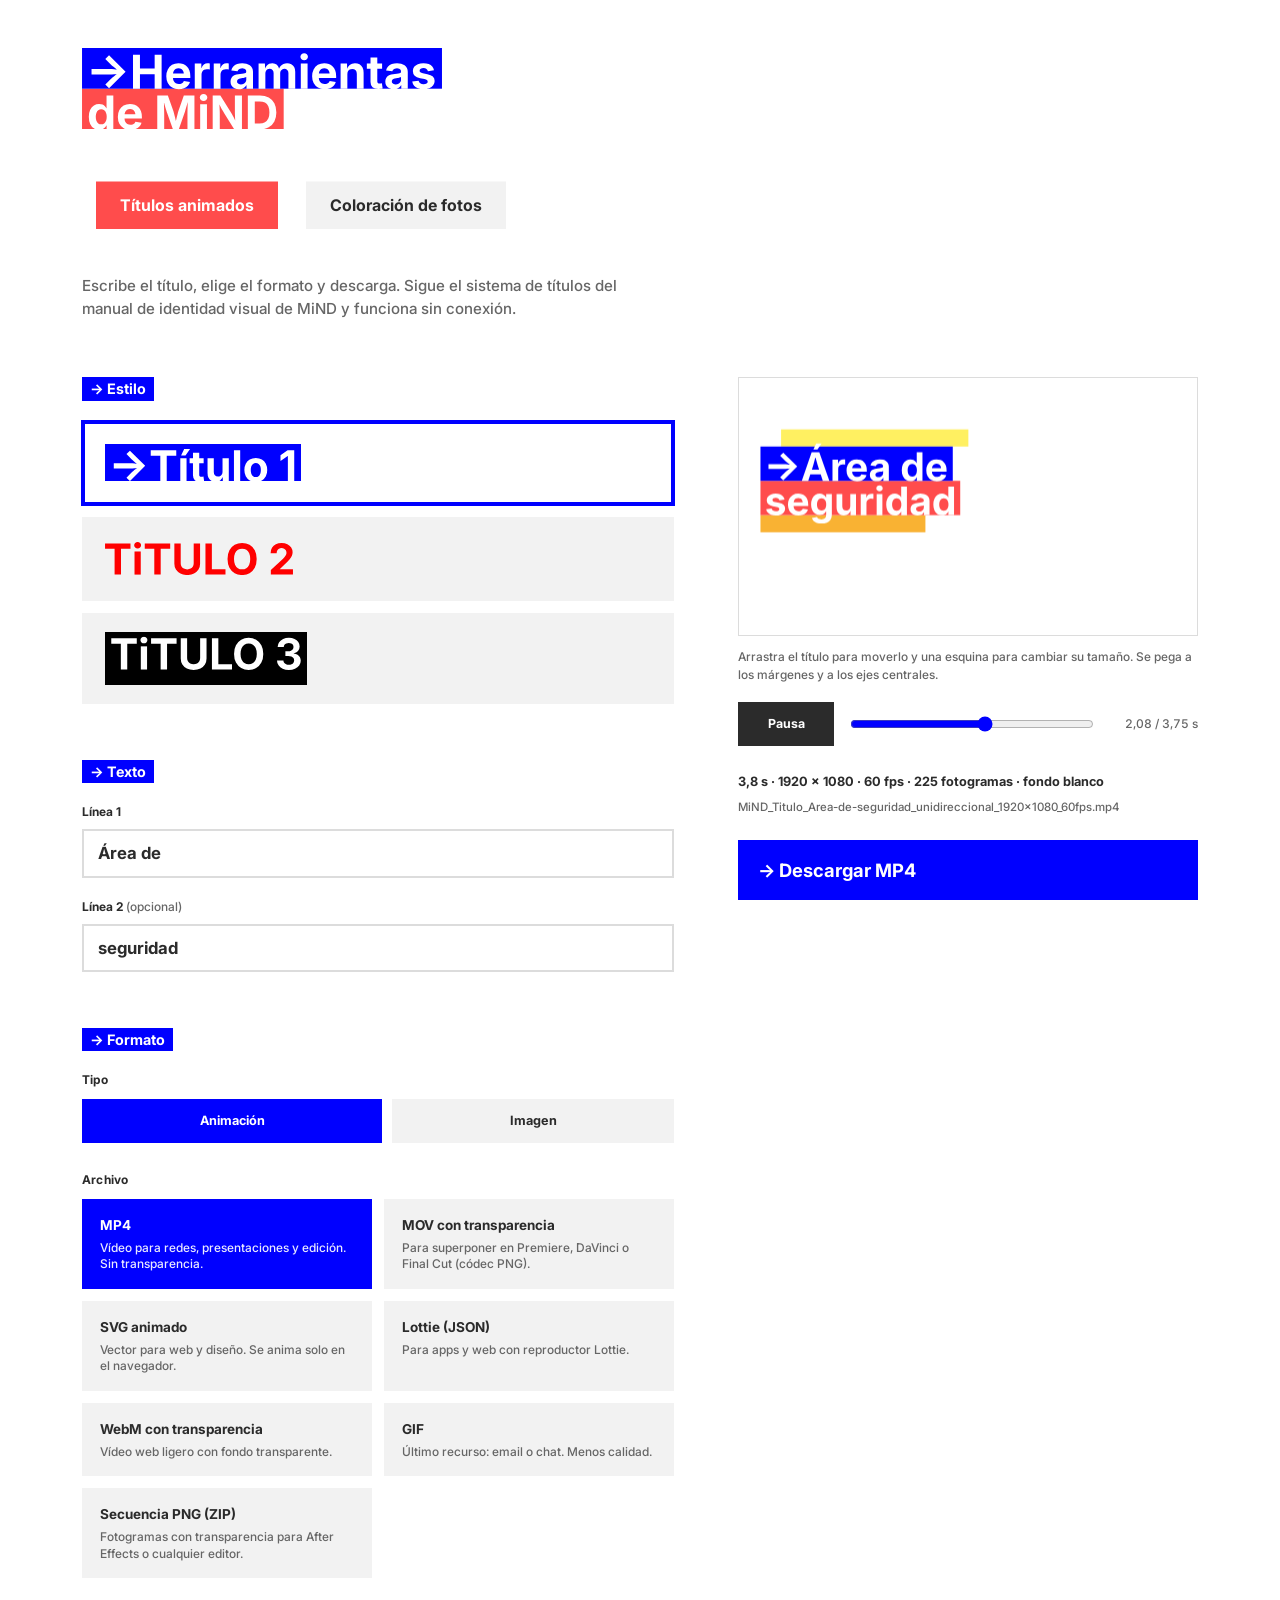
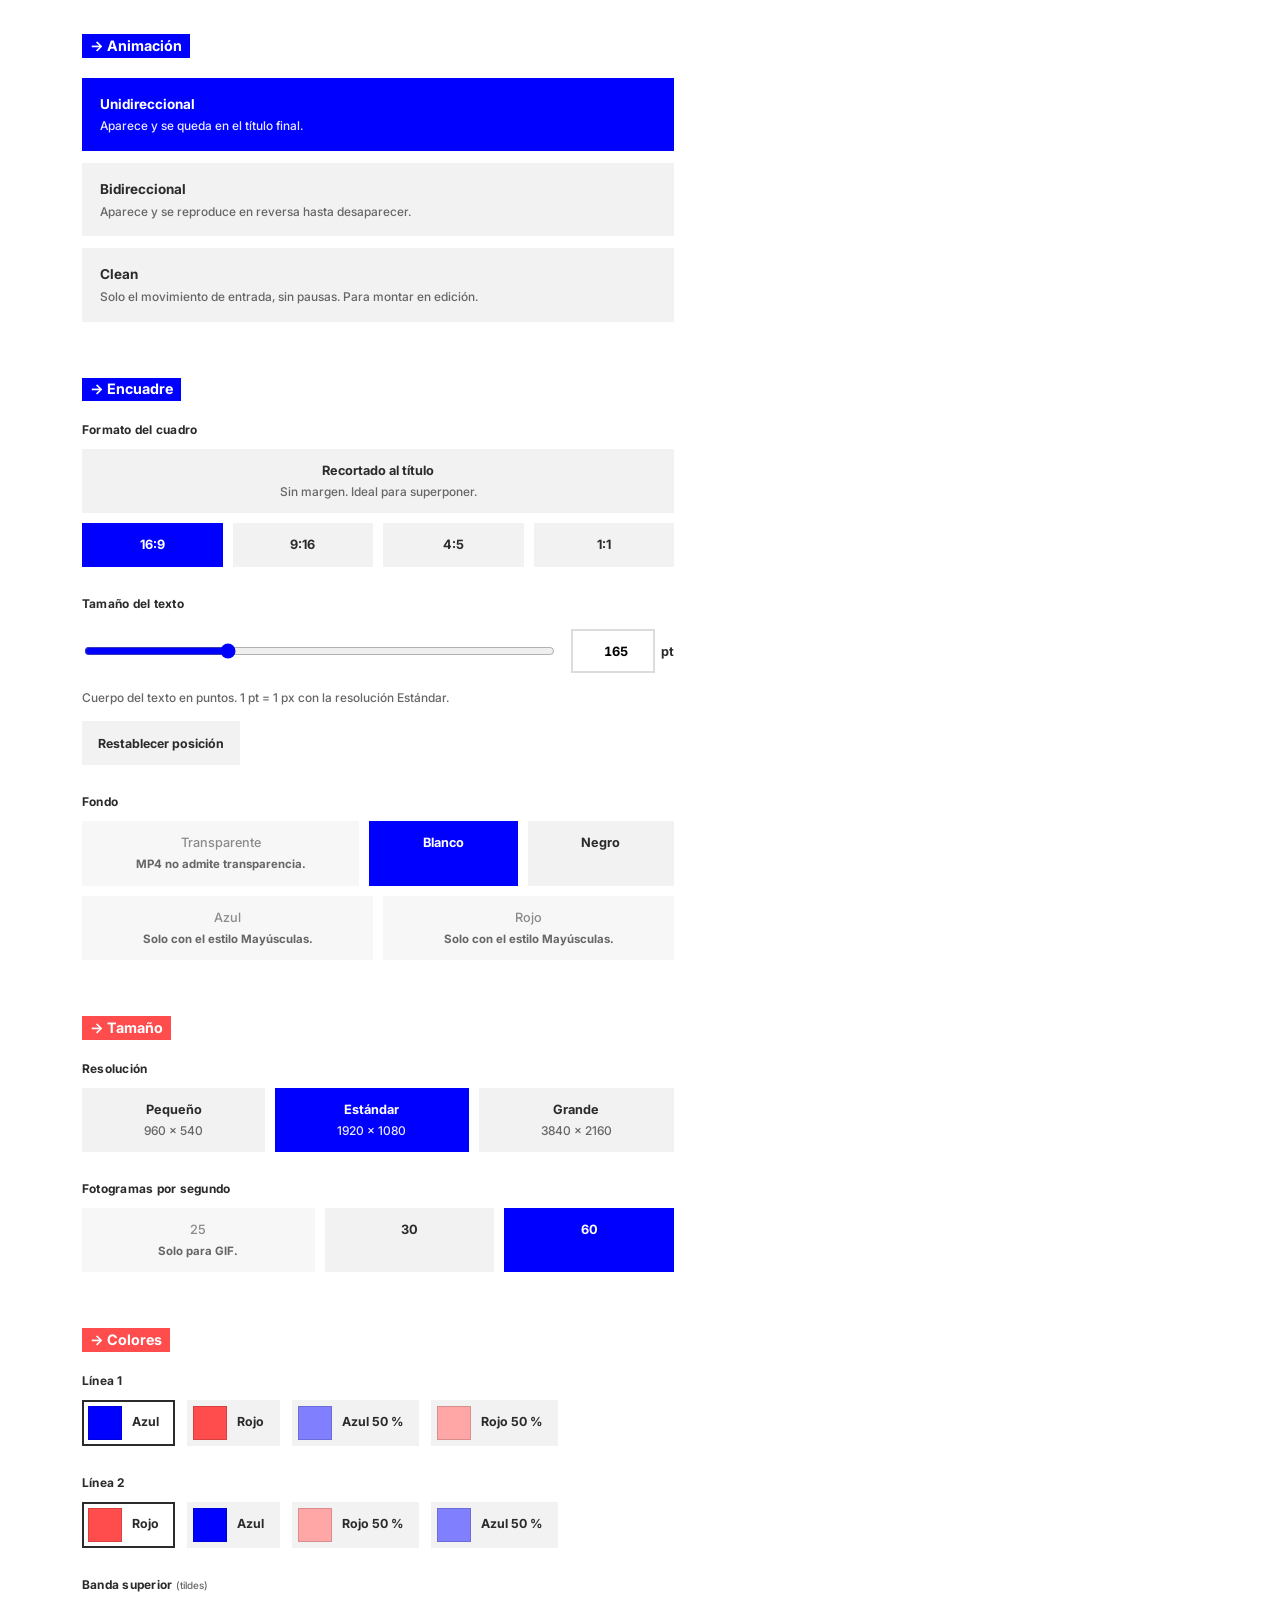
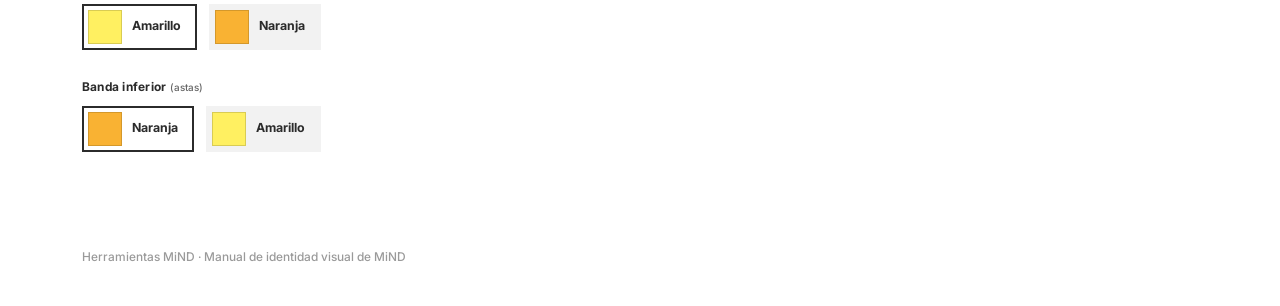
==== commit 84d95ed2: "Tamaño del texto en puntos Co-Authored-By: Claude Sonnet 5.5 <noreply@anthropic.com>" ====
--- a/index.html
+++ b/index.html
@@ -137,6 +137,9 @@
 .titlebox{margin-top:28px;display:grid;gap:14px}
 .range{display:flex;align-items:center;gap:14px}
 .range input{flex:1;min-width:0;accent-color:var(--azul);height:44px}
+.ptbox{display:flex;align-items:center;gap:6px;font-weight:700;font-size:.8rem}
+.ptbox input{flex:none;width:84px;height:44px;padding:0 10px;border:2px solid var(--line,#d0d0d0);font:inherit;font-weight:700;font-variant-numeric:tabular-nums;text-align:right;background:#fff}
+.ptbox input:focus-visible{outline:3px solid var(--ink);outline-offset:2px}
 .range .v{min-width:48px;text-align:right;font-variant-numeric:tabular-nums;font-weight:700;font-size:.8rem}
 button.mini{font:700 .78rem var(--font);padding:10px 14px;background:var(--soft);color:var(--ink);border:2px solid transparent;cursor:pointer;min-height:44px;justify-self:start}
 button.mini:hover{border-color:var(--ink)}
@@ -233,8 +236,9 @@
         <span class="sub first">Formato del cuadro</span>
         <div id="g_frame"></div>
         <div class="titlebox" id="titleBox" hidden>
-          <span class="sub" style="margin:0">Tamaño del título</span>
-          <div class="range"><input id="scaleT" type="range" min="15" max="300" step="1" value="100" aria-label="Tamaño del título dentro del cuadro"><span class="v" id="scaleTv">100 %</span></div>
+          <span class="sub" style="margin:0">Tamaño del texto</span>
+          <div class="range"><input id="scaleT" type="range" min="15" max="300" step="1" value="100" aria-label="Tamaño del título dentro del cuadro"><label class="ptbox"><input id="scalePt" type="number" min="20" max="900" step="1" inputmode="numeric" aria-label="Tamaño del texto en puntos"><span>pt</span></label></div>
+          <p class="note" style="margin:0">Cuerpo del texto en puntos. 1 pt = 1 px con la resolución Estándar.</p>
           <button class="mini" id="resetPlace" type="button">Restablecer posición</button>
         </div>
         <span class="sub">Fondo</span>
@@ -3343,7 +3347,7 @@
   updateGroup($('g_bg'), r.why.bg);
   updateGroup($('g_frame'));
   $('titleBox').hidden = !ed;
-  if (ed) { const p = placeNow(); $('scaleT').value = Math.round(p.s * 100); $('scaleTv').textContent = Math.round(p.s * 100) + ' %'; }
+  if (ed) syncScale();
   /* resolución y fps solo si el formato los usa: el SVG es vectorial y no tiene fotogramas */
   $('sec_res').hidden = !f.raster; $('sec_fps').hidden = S.fmt === 'svg' || f.still; $('fs_size').hidden = $('sec_res').hidden && $('sec_fps').hidden;
   $('fpsLabel').classList.toggle('first', $('sec_res').hidden);
@@ -3458,12 +3462,19 @@
   p.touched = true; commitPlace();
 }
 function commitPlace() {
-  FS = frameSpec(L, S.frame, placeNow()); const p = placeNow();
-  $('scaleT').value = Math.round(p.s * 100); $('scaleTv').textContent = Math.round(p.s * 100) + ' %';
+  FS = frameSpec(L, S.frame, placeNow());
+  syncScale();
+}
+/* Tamaño del texto: cuerpo en pt del cuadro (1 pt = 1 px a resolución Estándar). Con escala 100 % el cuerpo es GEO.F. */
+const PT_MIN = 20, PT_MAX = 900;
+function syncScale() {
+  const p = placeNow(), pt = Math.round(p.s * GEO.F);
+  $('scaleT').value = Math.round(p.s * 100);
+  if (document.activeElement !== $('scalePt')) $('scalePt').value = pt;
 }
 function scaleAboutCenter(ns) {
   const p = placeNow(), b = boxRect(), cx = b.x + b.w / 2, cy = b.y + b.h / 2;
-  ns = Math.min(5, Math.max(0.15, ns));
+  ns = Math.min(PT_MAX / GEO.F, Math.max(PT_MIN / GEO.F, ns));
   p.s = ns; p.x = cx - L.bbox.w * ns / 2; p.y = cy - L.bbox.h * ns / 2; p.touched = true; commitPlace();
 }
 function initEditing() {
@@ -3499,6 +3510,10 @@
     p.touched = true; commitPlace(); e.preventDefault();
   });
   $('scaleT').addEventListener('input', e => { if (editable()) scaleAboutCenter(parseInt(e.target.value, 10) / 100); });
+  const pt = $('scalePt');
+  pt.addEventListener('input', () => { const v = parseFloat(pt.value); if (editable() && v >= PT_MIN && v <= PT_MAX) scaleAboutCenter(v / GEO.F); });
+  pt.addEventListener('change', () => { pt.blur(); if (L && S.frame !== 'crop') syncScale(); });
+  pt.addEventListener('keydown', e => { if (e.key === 'Enter') pt.blur(); });
   $('resetPlace').addEventListener('click', () => { S.place[S.frame] = null; rebuild(); });
 }
 function fileUpdate() { if (L) $('fname').textContent = fileName(); }
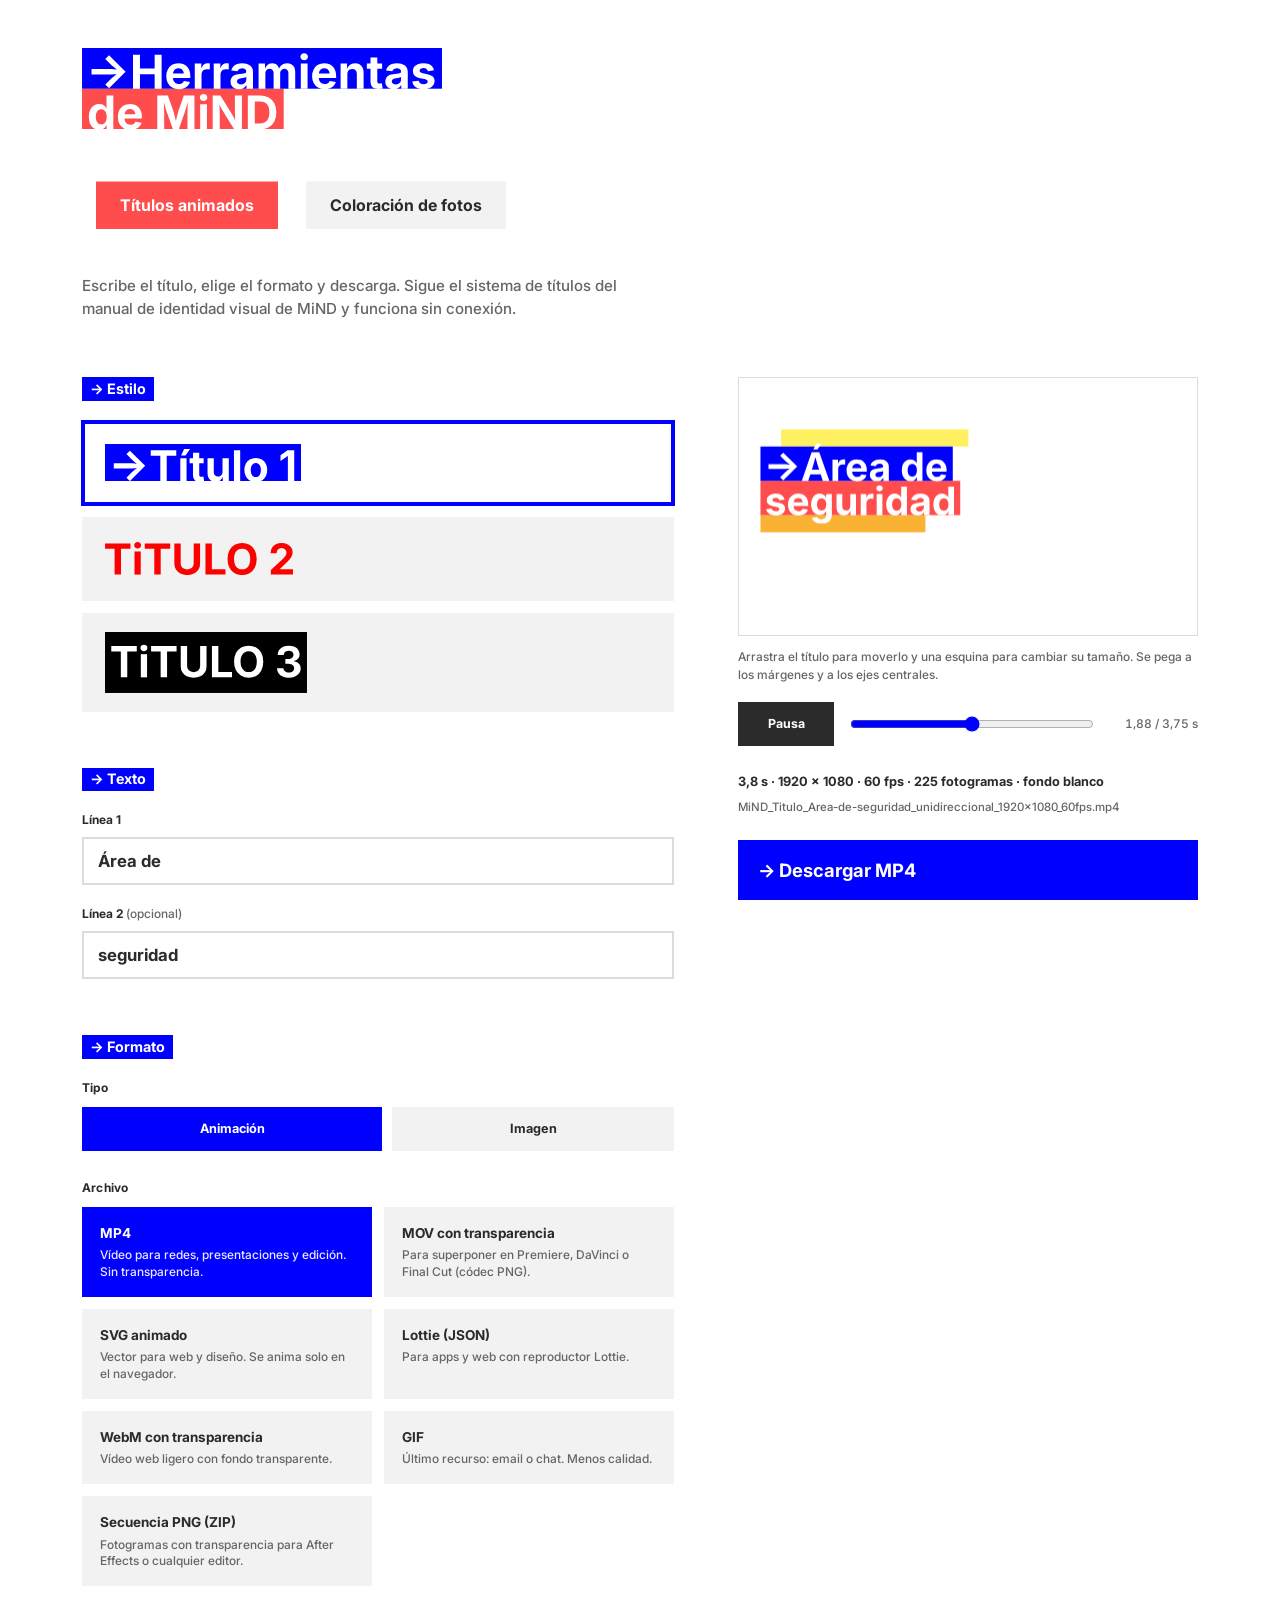
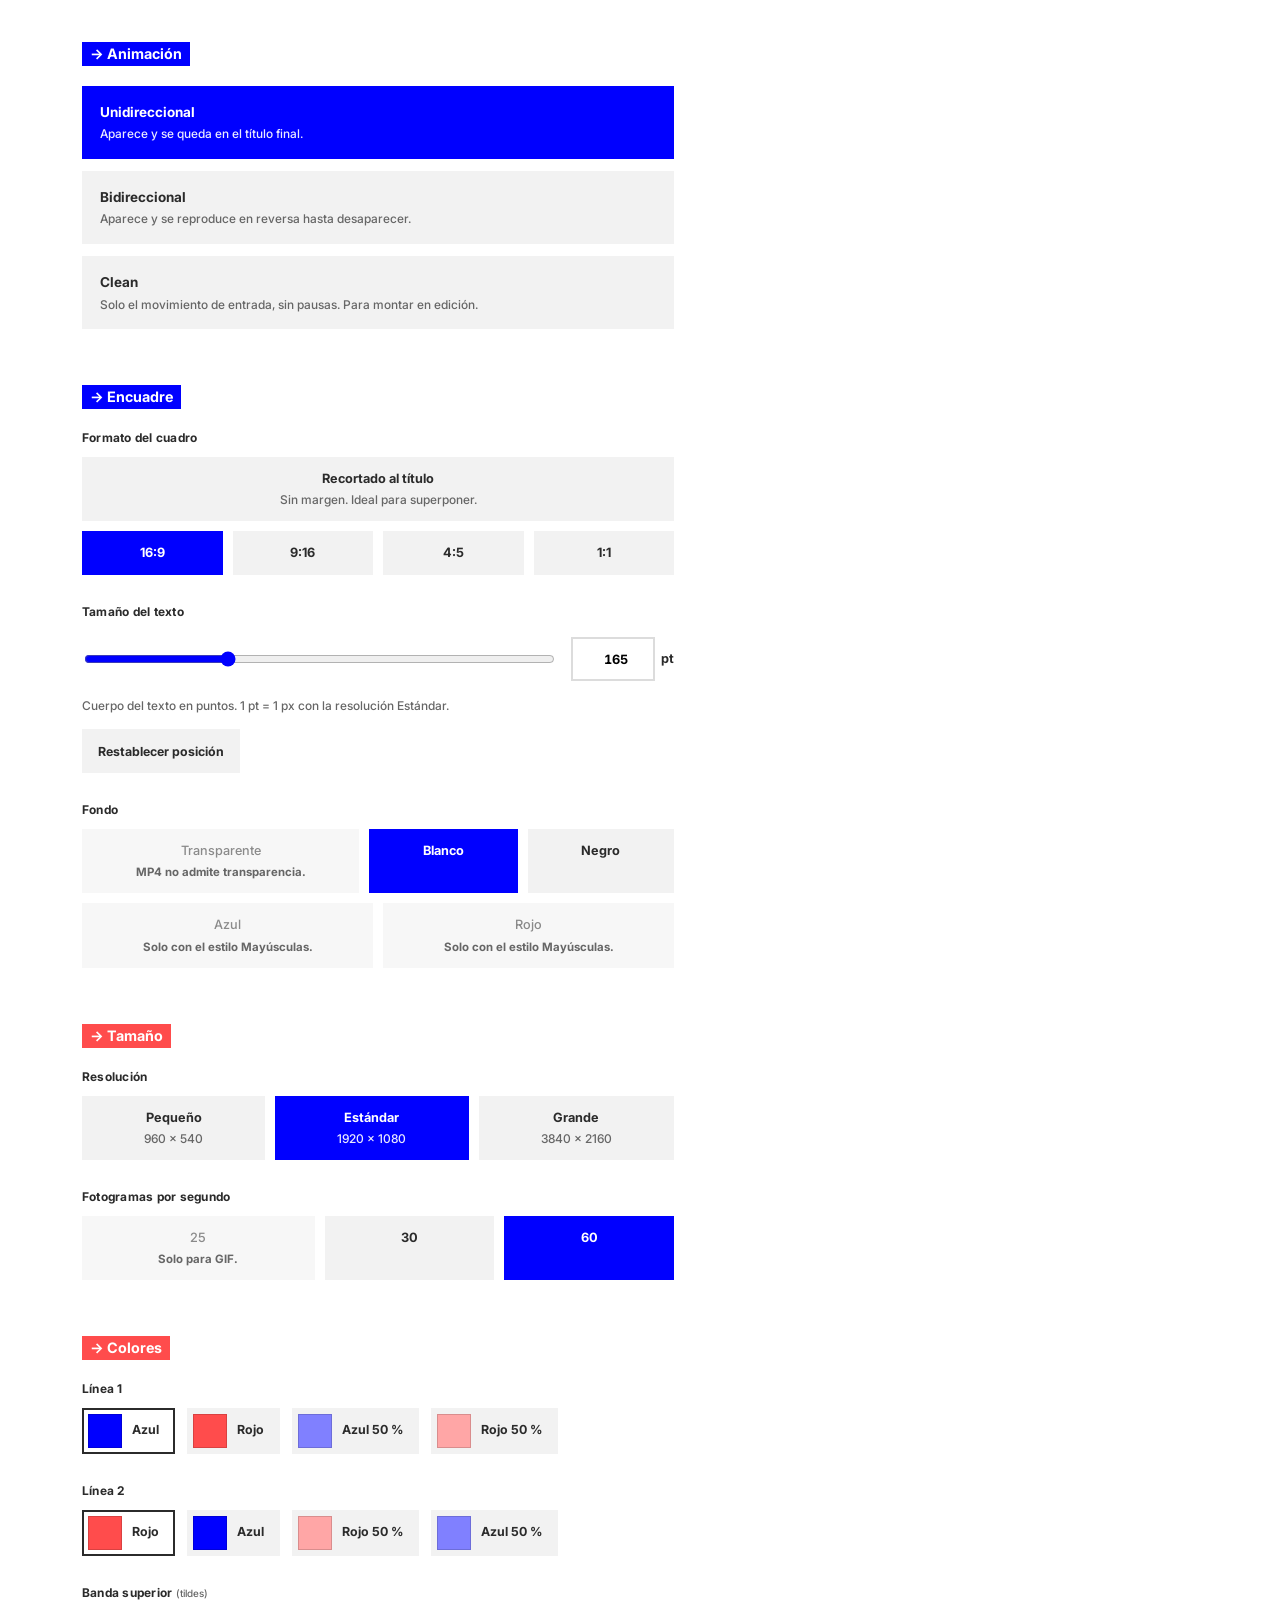
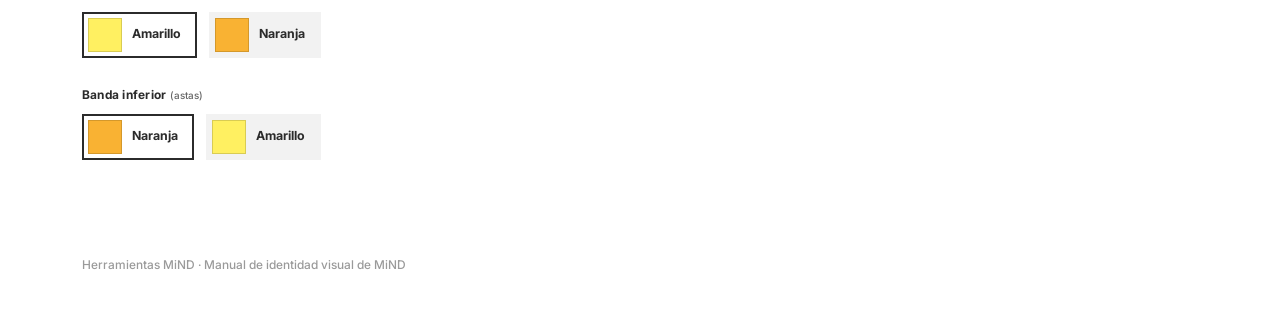
==== commit 96886209: "Monoblock: extensión superior del bloque si la 1.ª línea lleva tilde Co-Authored-By: Claude Sonnet 5" ====
--- a/index.html
+++ b/index.html
@@ -2557,6 +2557,7 @@
 /* mono = color del monoblock (tercer estilo): un bloque por línea tras el texto. Margen lateral y superior = ancho de la l;
    el interlineado (= ancho de la l) queda dentro del bloque de la línea siguiente, de modo que las filas encajan sin huecos. */
 function layoutCaps(rawLines, colorHex, mono) {
+  let L_accent = false;
   const K = GEO.F / D.upm, capH = D.cap * K, lw = D.lw * K, pitch = capH + lw;     /* interlineado = ancho de la l */
   const pad = mono ? lw : 0;
   const iPath = D.glyphs[D.chars['i']].p, dotP = iPath.slice(iPath.indexOf('Z') + 1);   /* 2.º trazado de la i = el punto */
@@ -2592,6 +2593,10 @@
     /* Manual (pág. 41): si parte del monoblock queda en voladizo (la línea es más ancha que la siguiente) o es la última, el
        bloque se prolonga por debajo de la línea media altura de la "I" (la mitad de la altura de las mayúsculas). */
     const real = lines.filter(l => !l.empty);
+    /* Si la 1.ª línea lleva alguna tilde que sobresale de la caja de texto habitual (por encima de las mayúsculas; el punto de la i no cuenta),
+       el bloque crece por arriba la mitad de lo que crecen los voladizos por abajo. */
+    L_accent = real[0].letters.some(l => !l.isI && l.top > capH + 0.5);
+    if (L_accent) real[0].block.y0 -= capH / 4;
     real.forEach((ln, j) => {
       const next = real[j + 1], over = !next || ln.block.w > next.block.w + 0.5;
       ln.block.y1 = ln.base + (over ? Math.max(capH / 2, (ln.desc || 0) + 0.01 * GEO.F) : 0);
@@ -2599,7 +2604,7 @@
   }
   const all = lines.flatMap(l => l.letters || []).filter(Boolean);
   const L = {style: 2, lines, color: colorHex, capH, K, pitch, letters: all, words: wordsOf(rawLines, lines), rows: [{top: GEO.top}], bands: [], two: false,
-          bbox: capsBox(lines, capH, mono), H: capH, xh: I_STEM.xh * K, mono: mono || null, lw};
+          bbox: capsBox(lines, capH, mono), H: capH, xh: I_STEM.xh * K, mono: mono || null, lw, accent: L_accent};
   return L;
 }
 /* palabras = grupos de letras entre espacios, dentro de cada línea */
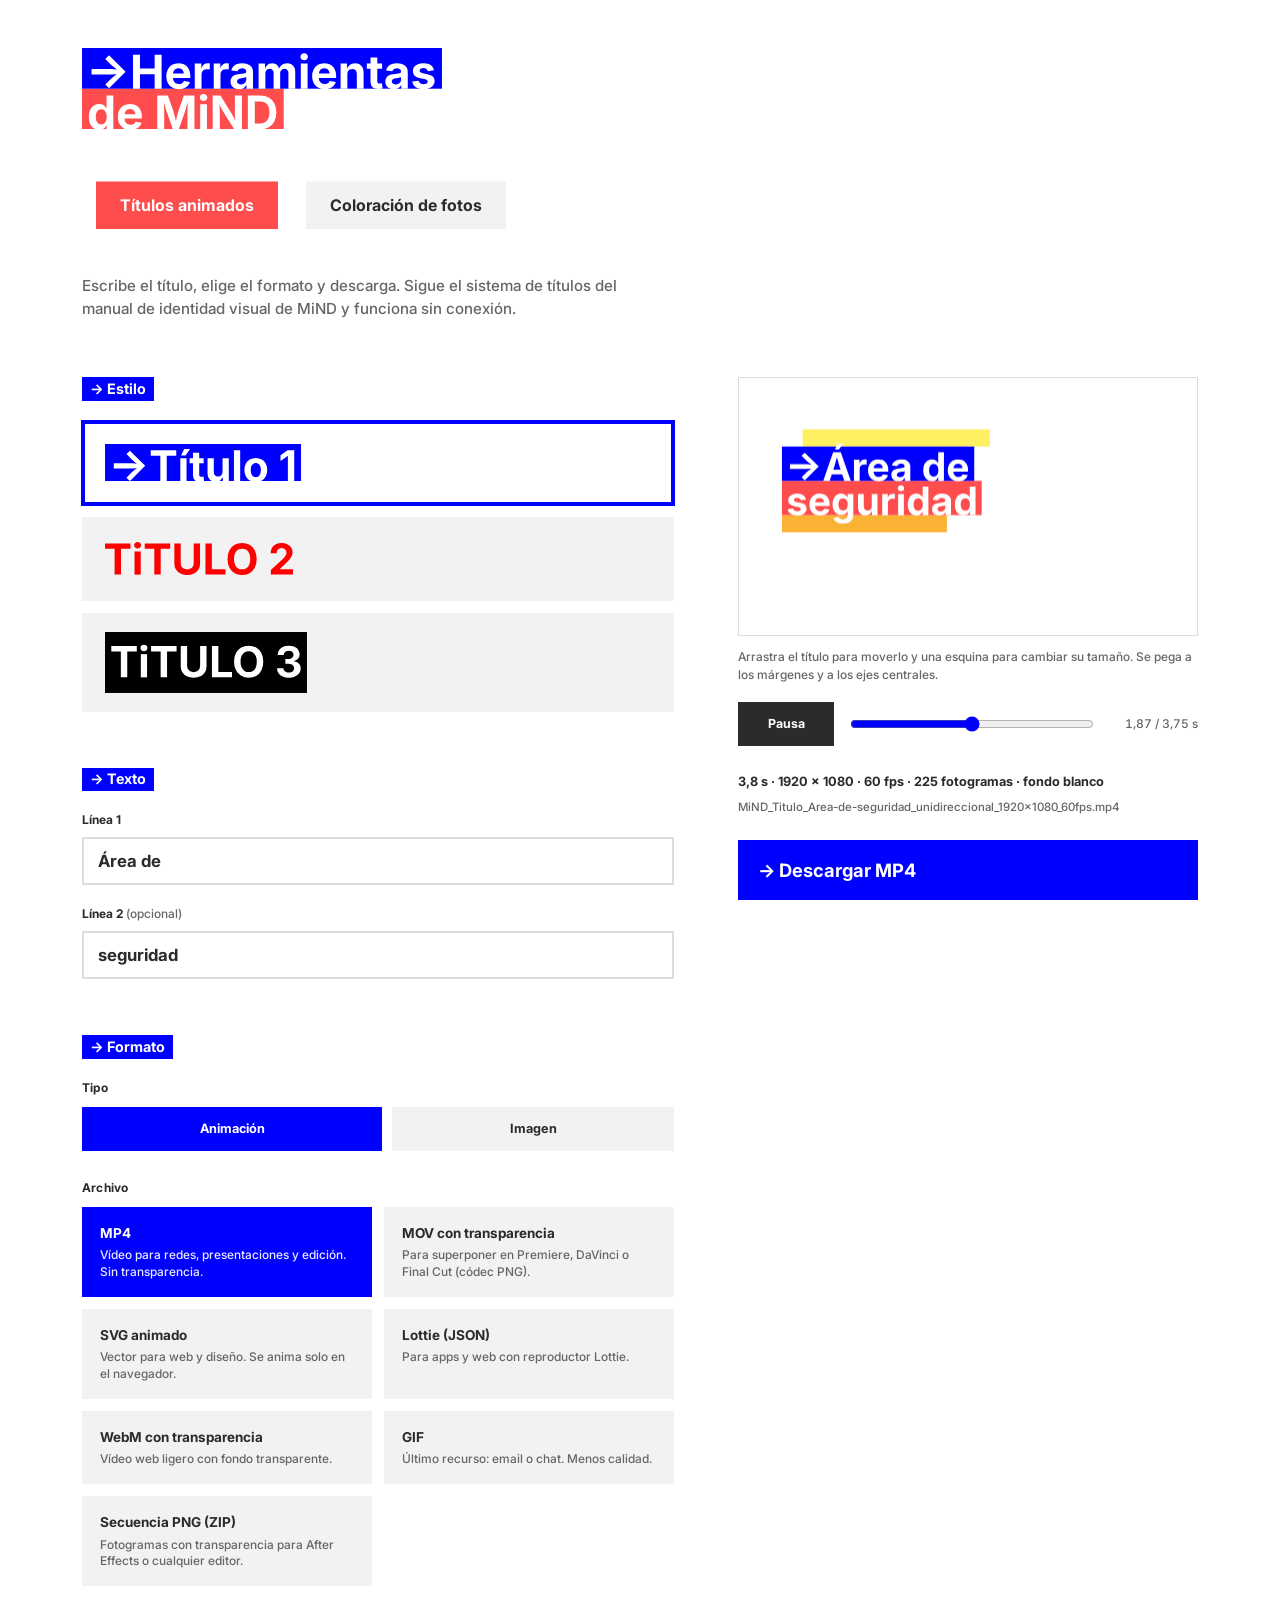
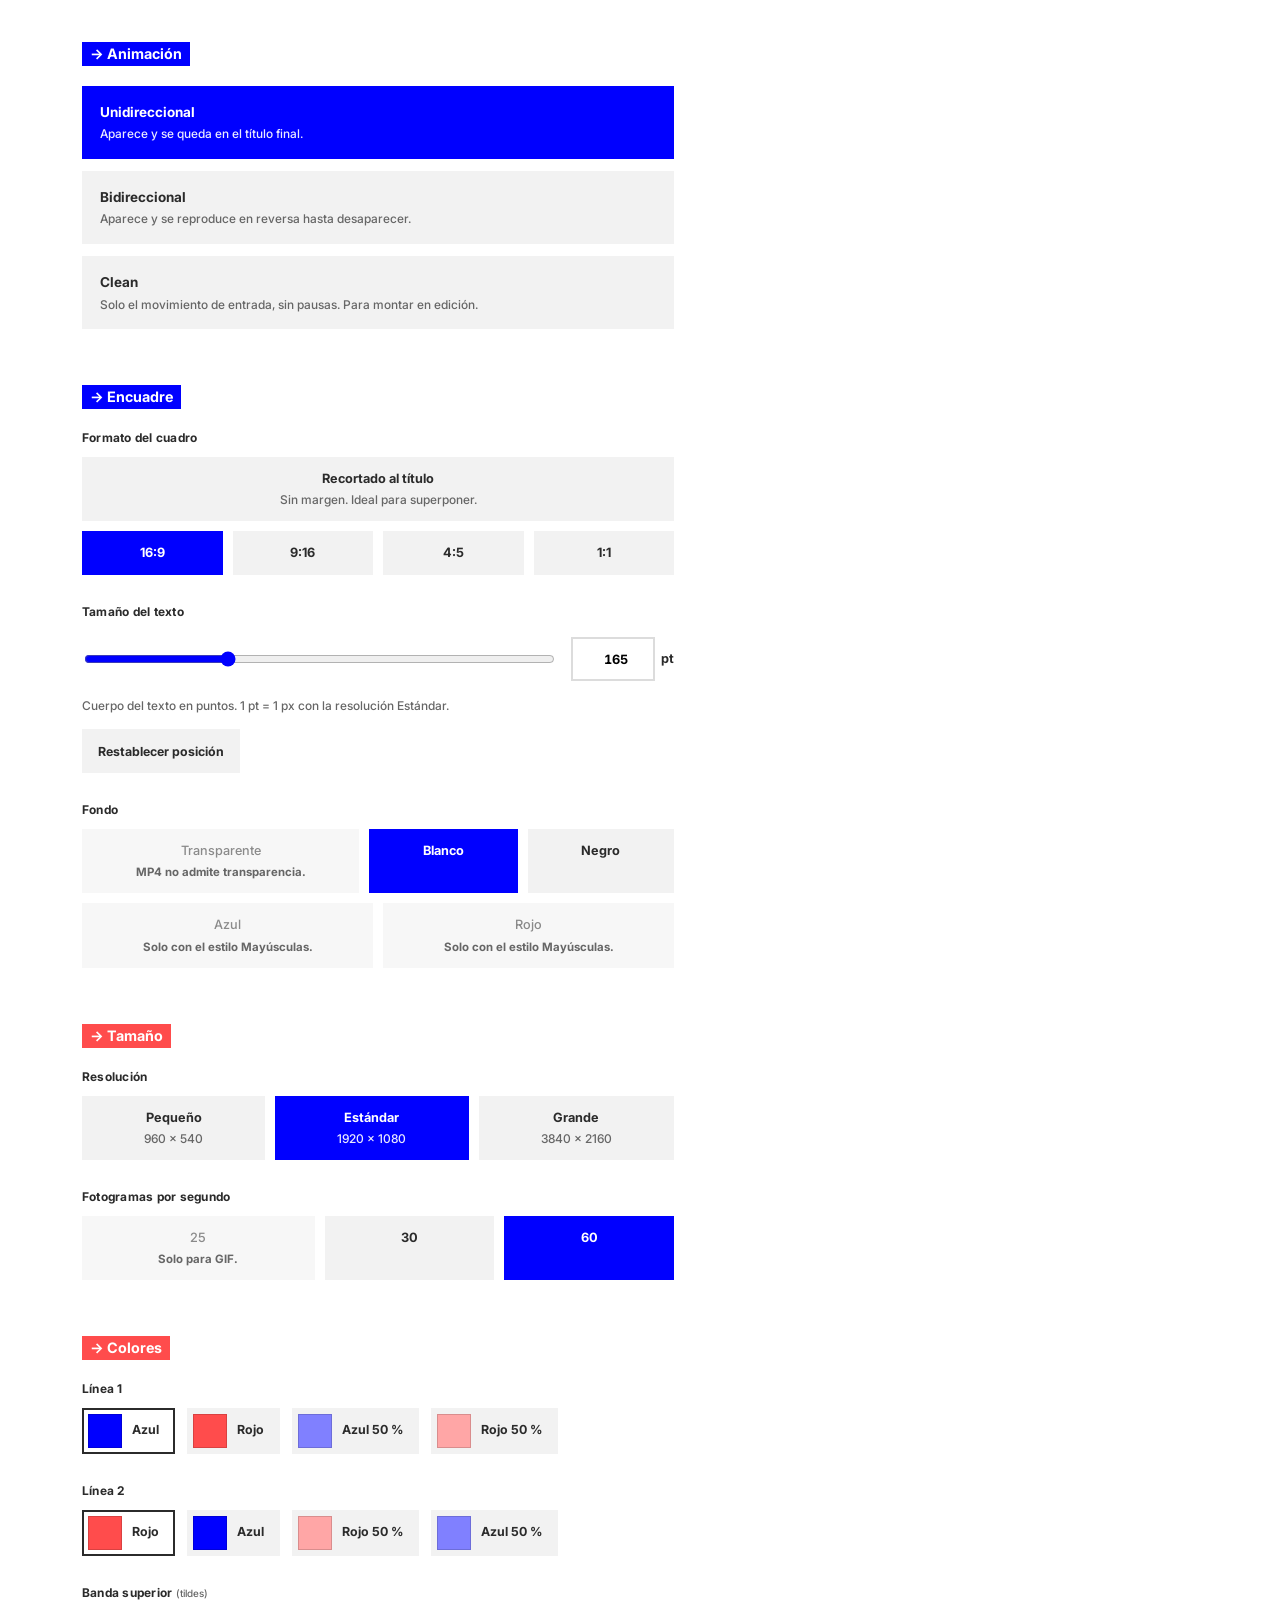
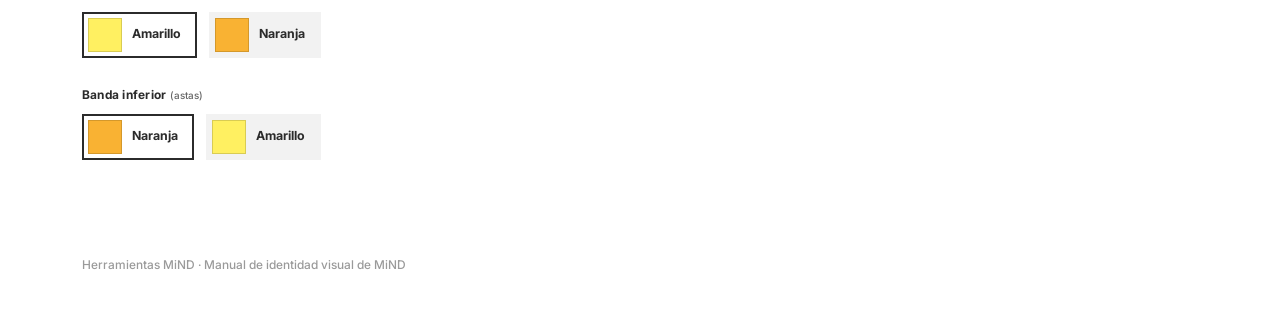
==== commit 44d45f03: "Márgenes de las guías magnéticas al doble Co-Authored-By: Claude Sonnet 5.5 <noreply@anthropic.com>" ====
--- a/index.html
+++ b/index.html
@@ -2432,7 +2432,7 @@
 
 /* ===== Dibujo en canvas (vista previa y exportación raster) ===== */
 const RATIOS = {'16x9': {w: 1920, h: 1080, name: '16:9'}, '9x16': {w: 1080, h: 1920, name: '9:16'}, '4x5': {w: 1080, h: 1350, name: '4:5'}, '1x1': {w: 1080, h: 1080, name: '1:1'}};
-function marginOf(R) { return R.w * 90 / 1920; }
+function marginOf(R) { return R.w * 180 / 1920; }
 /* Posición inicial del título dentro de un encuadre (unidades del lienzo). */
 function defaultPlace(L, frame) {
   const R = RATIOS[frame], m = marginOf(R), b = L.bbox;
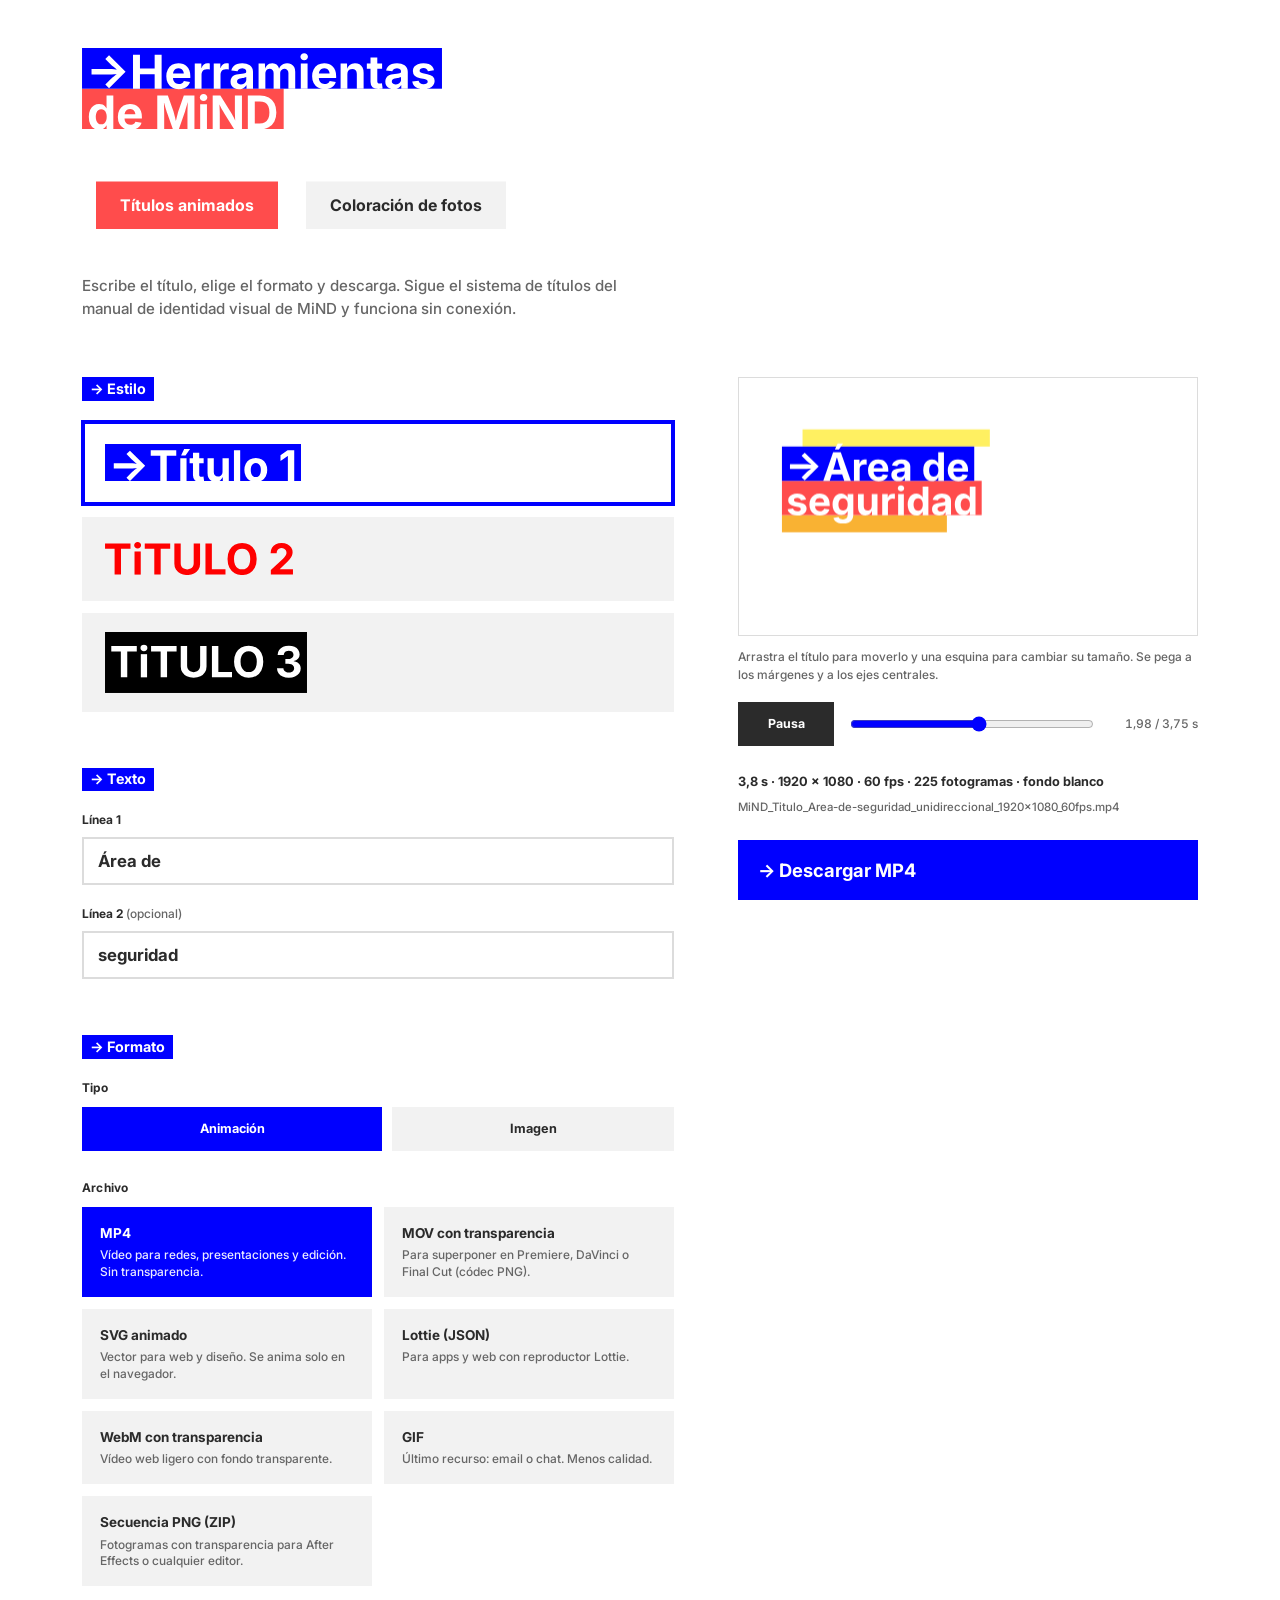
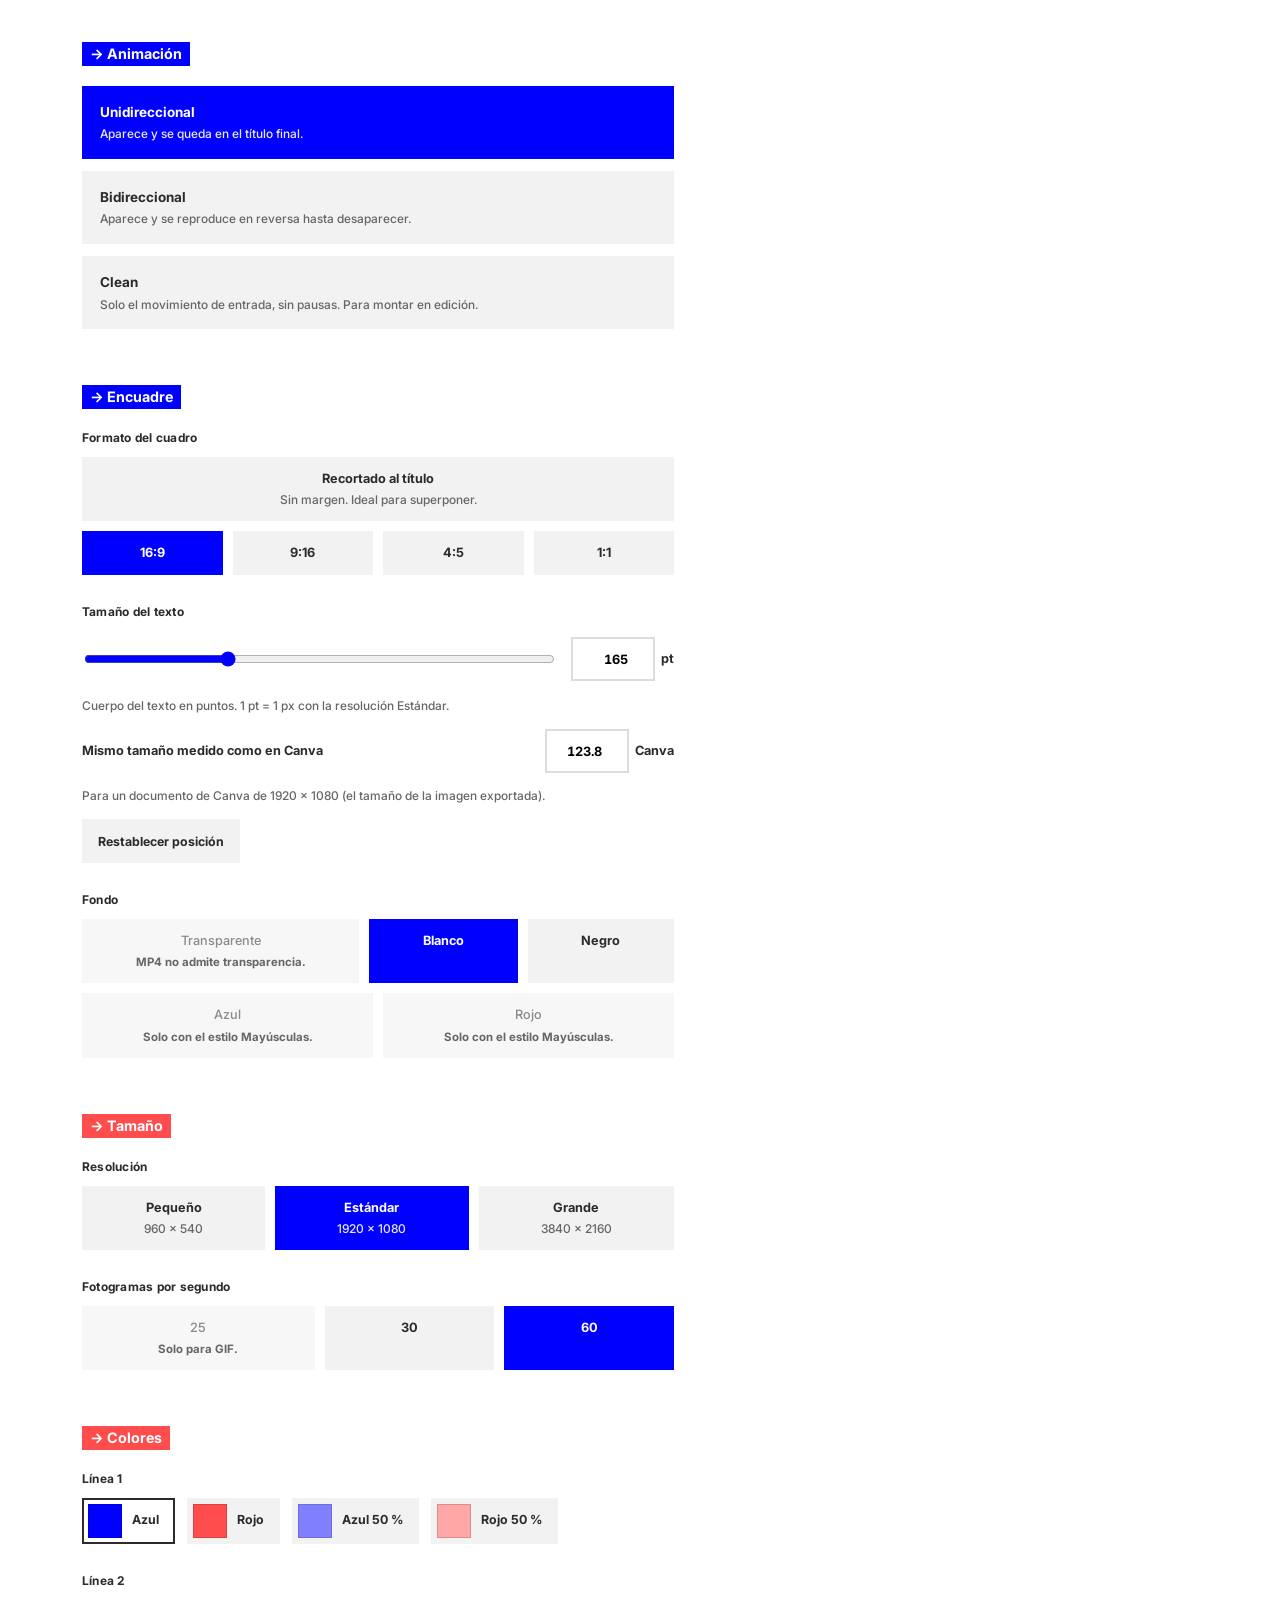
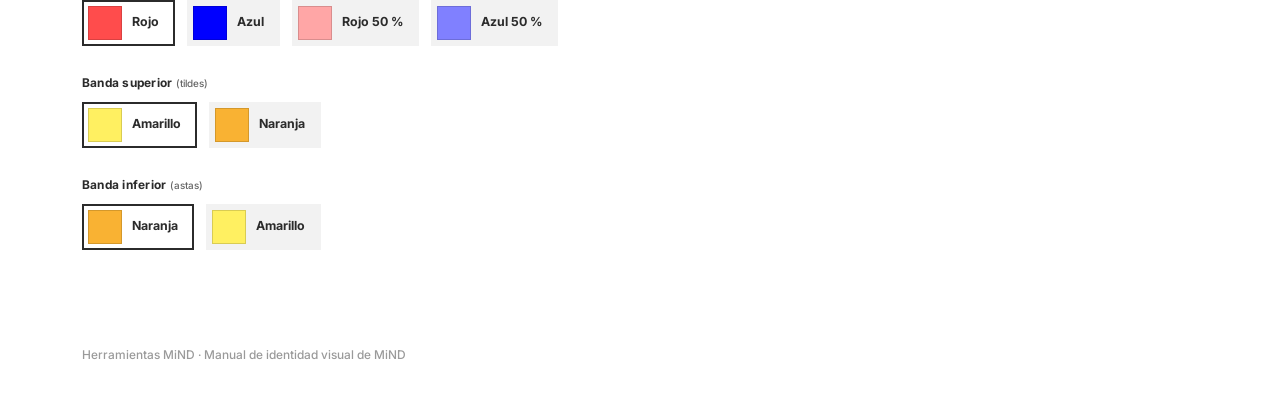
==== commit cd8d6484: "Tamaño del texto también en el sistema de Canva Co-Authored-By: Claude Sonnet 5.5 <noreply@anthropic" ====
--- a/index.html
+++ b/index.html
@@ -137,6 +137,7 @@
 .titlebox{margin-top:28px;display:grid;gap:14px}
 .range{display:flex;align-items:center;gap:14px}
 .range input{flex:1;min-width:0;accent-color:var(--azul);height:44px}
+.rlab{flex:1;font-size:.8rem;font-weight:700}
 .ptbox{display:flex;align-items:center;gap:6px;font-weight:700;font-size:.8rem}
 .ptbox input{flex:none;width:84px;height:44px;padding:0 10px;border:2px solid var(--line,#d0d0d0);font:inherit;font-weight:700;font-variant-numeric:tabular-nums;text-align:right;background:#fff}
 .ptbox input:focus-visible{outline:3px solid var(--ink);outline-offset:2px}
@@ -239,6 +240,8 @@
           <span class="sub" style="margin:0">Tamaño del texto</span>
           <div class="range"><input id="scaleT" type="range" min="15" max="300" step="1" value="100" aria-label="Tamaño del título dentro del cuadro"><label class="ptbox"><input id="scalePt" type="number" min="20" max="900" step="1" inputmode="numeric" aria-label="Tamaño del texto en puntos"><span>pt</span></label></div>
           <p class="note" style="margin:0">Cuerpo del texto en puntos. 1 pt = 1 px con la resolución Estándar.</p>
+          <div class="range"><span class="rlab">Mismo tamaño medido como en Canva</span><label class="ptbox"><input id="scaleCv" type="number" min="1" max="2000" step="0.5" inputmode="decimal" aria-label="Tamaño del texto con el sistema de Canva"><span>Canva</span></label></div>
+          <p class="note" id="cvNote" style="margin:0"></p>
           <button class="mini" id="resetPlace" type="button">Restablecer posición</button>
         </div>
         <span class="sub">Fondo</span>
@@ -3472,10 +3475,16 @@
 }
 /* Tamaño del texto: cuerpo en pt del cuadro (1 pt = 1 px a resolución Estándar). Con escala 100 % el cuerpo es GEO.F. */
 const PT_MIN = 20, PT_MAX = 900;
+/* Canva mide el cuerpo en pt a 96 ppp (1 px = 0,75 pt). Documento de Canva = la imagen exportada, así que depende de la resolución elegida. */
+const CANVA_K = 0.75;
+const canvaRes = () => (EFF && EFF.scale) || S.scalePref || 1;
+const fmtCv = v => String(Math.round(v * 10) / 10);
 function syncScale() {
   const p = placeNow(), pt = Math.round(p.s * GEO.F);
   $('scaleT').value = Math.round(p.s * 100);
   if (document.activeElement !== $('scalePt')) $('scalePt').value = pt;
+  if (document.activeElement !== $('scaleCv')) $('scaleCv').value = fmtCv(p.s * GEO.F * canvaRes() * CANVA_K);
+  $('cvNote').textContent = `Para un documento de Canva de ${outDims().W} × ${outDims().H} (el tamaño de la imagen exportada).`;
 }
 function scaleAboutCenter(ns) {
   const p = placeNow(), b = boxRect(), cx = b.x + b.w / 2, cy = b.y + b.h / 2;
@@ -3519,6 +3528,10 @@
   pt.addEventListener('input', () => { const v = parseFloat(pt.value); if (editable() && v >= PT_MIN && v <= PT_MAX) scaleAboutCenter(v / GEO.F); });
   pt.addEventListener('change', () => { pt.blur(); if (L && S.frame !== 'crop') syncScale(); });
   pt.addEventListener('keydown', e => { if (e.key === 'Enter') pt.blur(); });
+  const cv2 = $('scaleCv');
+  cv2.addEventListener('input', () => { const v = parseFloat(cv2.value), ptv = v / (canvaRes() * CANVA_K); if (editable() && ptv >= PT_MIN && ptv <= PT_MAX) scaleAboutCenter(ptv / GEO.F); });
+  cv2.addEventListener('change', () => { cv2.blur(); if (L && S.frame !== 'crop') syncScale(); });
+  cv2.addEventListener('keydown', e => { if (e.key === 'Enter') cv2.blur(); });
   $('resetPlace').addEventListener('click', () => { S.place[S.frame] = null; rebuild(); });
 }
 function fileUpdate() { if (L) $('fname').textContent = fileName(); }
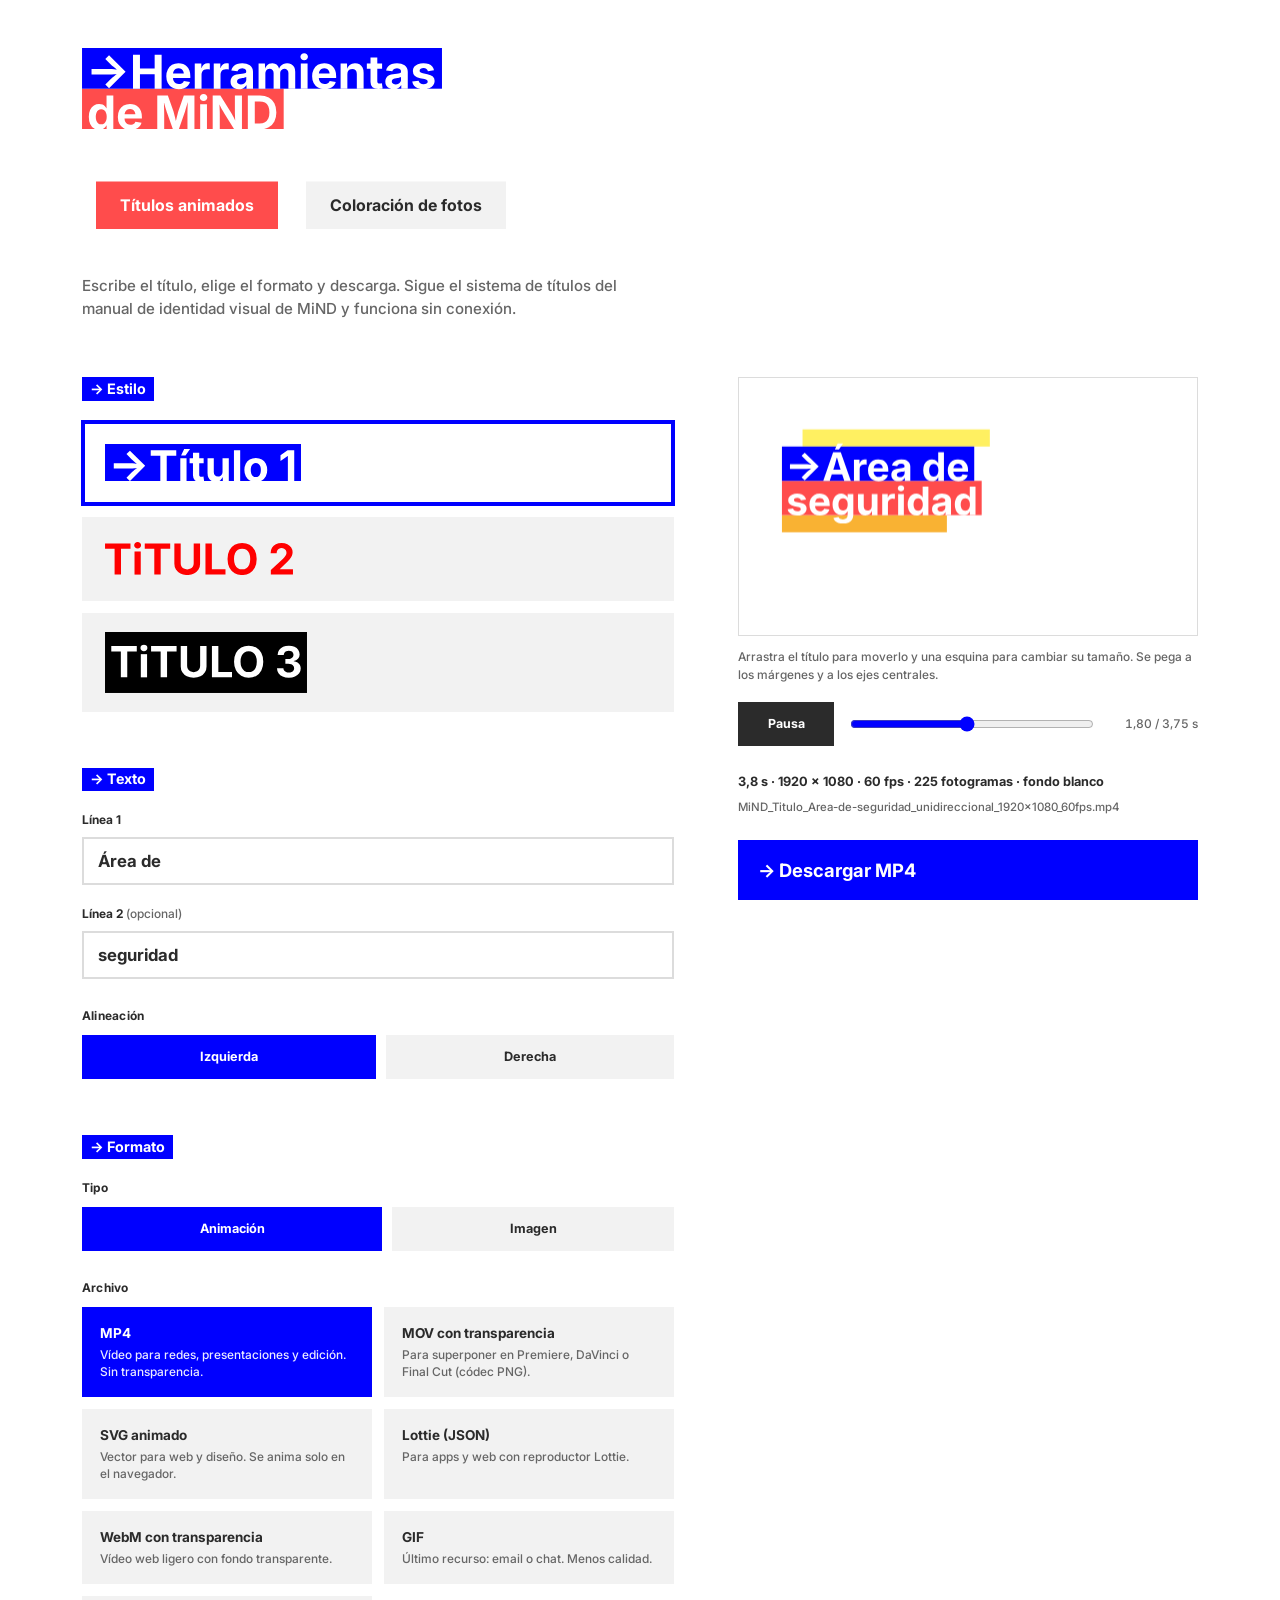
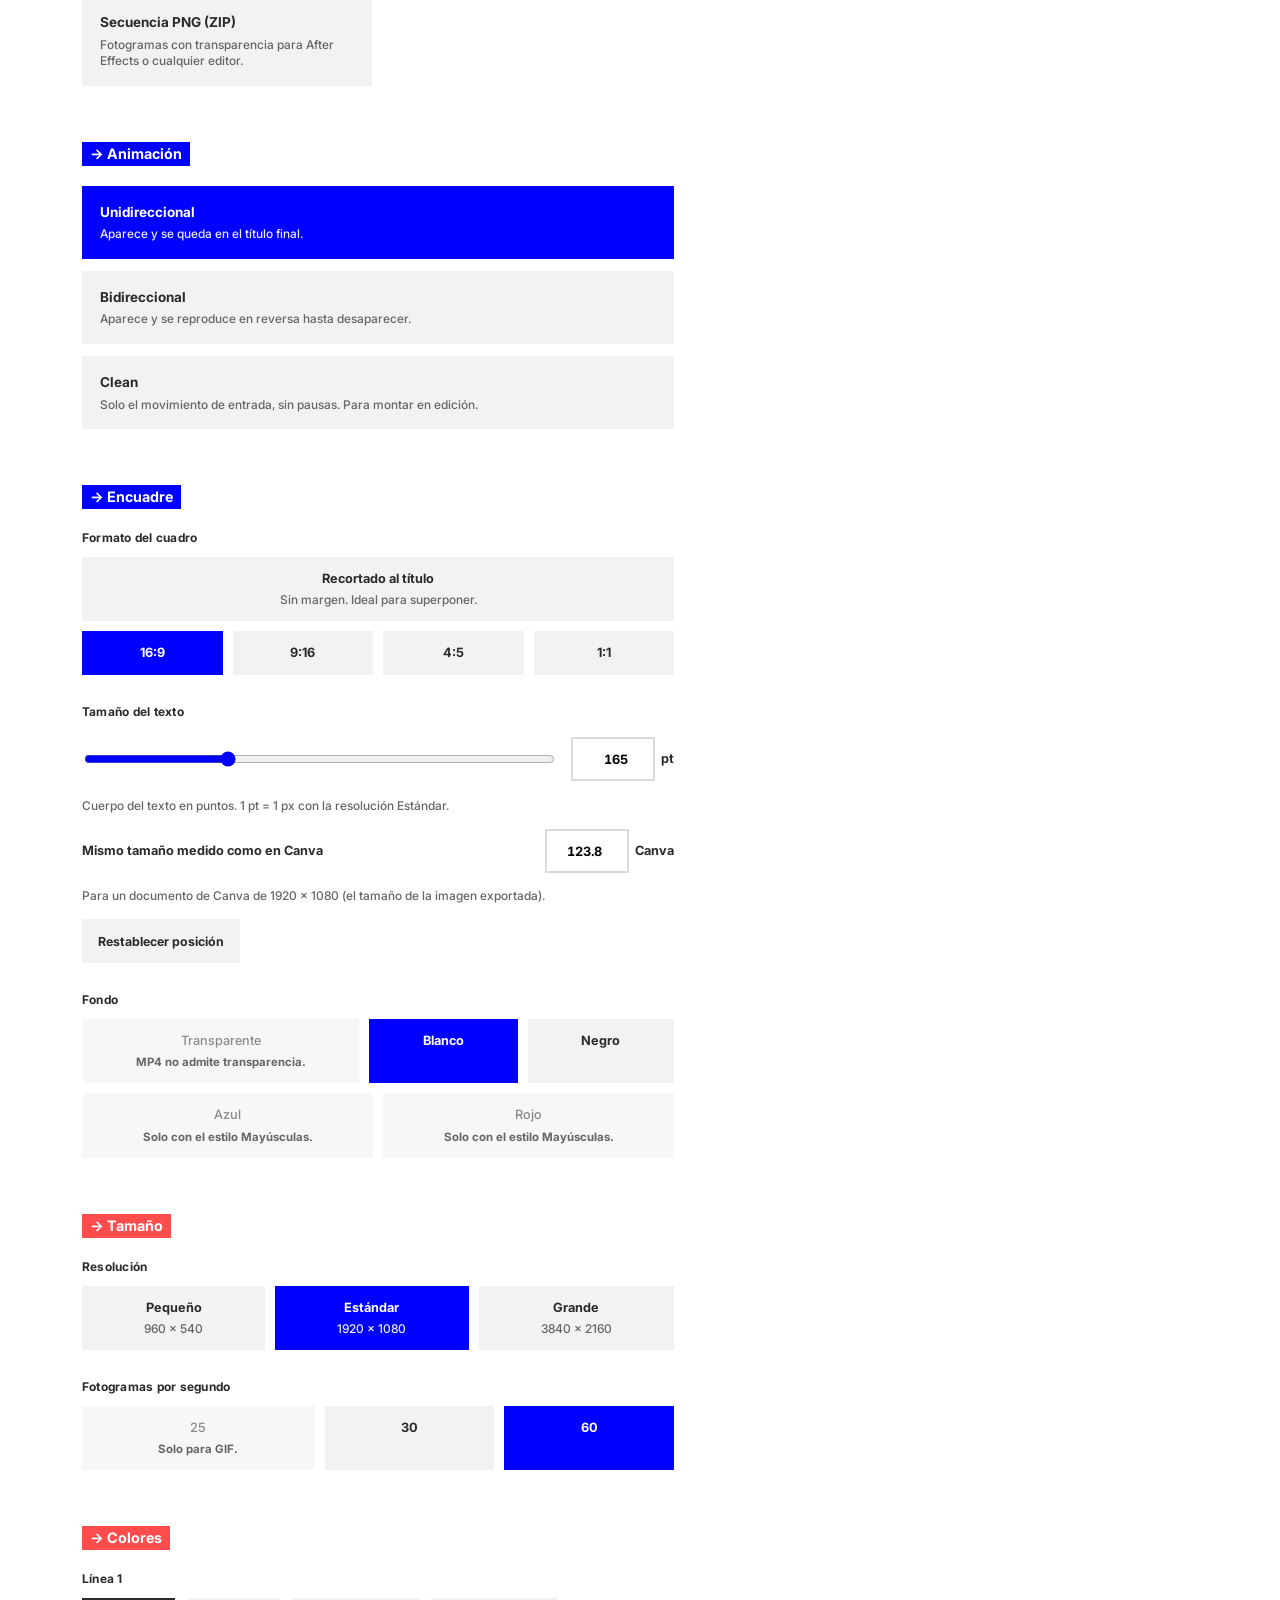
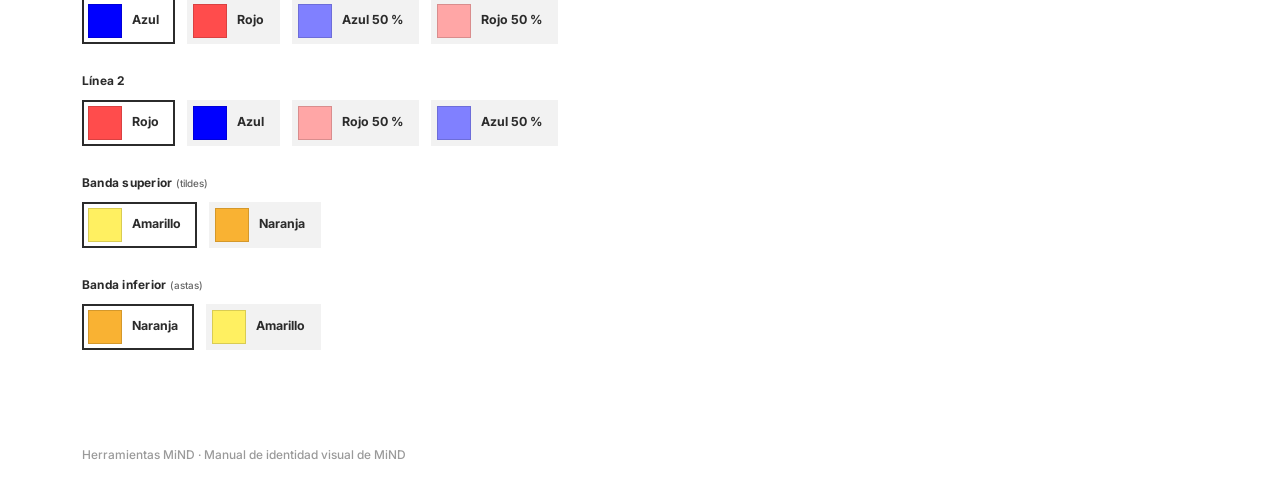
==== commit d2c74bf2: "Alineación del título a la izquierda o a la derecha Co-Authored-By: Claude Sonnet 5.5 <noreply@anthr" ====
--- a/index.html
+++ b/index.html
@@ -211,6 +211,8 @@
           <button class="mini" id="addLine" type="button">+ Añadir línea</button>
           <p class="note" id="noteLines"></p>
         </div>
+        <span class="sub">Alineación</span>
+        <div id="g_align"></div>
         <div class="warn" id="warn" role="status" hidden style="margin-top:16px"></div>
       </fieldset>
 
@@ -2328,13 +2330,14 @@
   });
 }
 
-function layoutLine(text, arrow, baseline) {
+function layoutLine(text, arrow, baseline, dx) {
+  dx = dx || 0;
   const {k, w, H} = metrics();
   const run = shapeRun(text, arrow).filter(r => D.glyphs[r.g].b);
   const inkL = Math.min(...run.map(r => r.x + D.glyphs[r.g].b[0])) * k;
   const inkR = Math.max(...run.map(r => r.x + D.glyphs[r.g].b[2])) * k;
   const padL = w * (arrow ? GEO.arrowPadL : 1.0), padR = w * GEO.padR;
-  const x0 = GEO.left + padL - inkL, bw = padL + (inkR - inkL) + padR;
+  const x0 = GEO.left + dx + padL - inkL, bw = padL + (inkR - inkL) + padR;
   let d = ''; const desc = [], asc = [];
   run.forEach(r => {
     const g = D.glyphs[r.g], b = g.b;
@@ -2343,30 +2346,32 @@
     if (-b[1] * k > 0.06 * GEO.F) desc.push([gl, gr]);
     if (b[3] * k > H + 1.0) asc.push([gl, gr]);
   });
-  return {d, w: bw, desc, asc};
+  return {d, w: bw, desc, asc, x0: GEO.left + dx};
 }
 
 /* Disposición estática: bloques, bandas auxiliares y caja envolvente. */
-function layout(lines, colors) {
+function layout(lines, colors, align) {
   const {H} = metrics(); const rows = [];
+  /* alineación a la derecha: se mide el ancho de cada línea y se desplaza para que todos los bloques acaben en el mismo borde */
+  const widths = lines.map((t, i) => layoutLine(t, i === 0, 0).w), maxW = Math.max(...widths);
   lines.forEach((t, i) => {
     const top = GEO.top + i * H;
-    const ln = layoutLine(t, i === 0, top + H);
+    const ln = layoutLine(t, i === 0, top + H, align === 'right' ? maxW - widths[i] : 0);
     rows.push(Object.assign(ln, {top, bottom: top + H, i, color: PALETTE[i === 0 ? colors.l1 : colors.l2].hex}));
   });
   const first = rows[0], last = rows[rows.length - 1], bands = [];
   if (first.asc.length) {
     const gl = Math.min(...first.asc.map(a => a[0])), gr = Math.max(...first.asc.map(a => a[1]));
-    let x0 = GEO.left + GEO.atOff * H; if (gl < x0 + 0.1 * H) x0 = Math.max(GEO.left, gl - 0.25 * H);
+    const lf = first.x0; let x0 = lf + GEO.atOff * H; if (gl < x0 + 0.1 * H) x0 = Math.max(lf, gl - 0.25 * H);
     bands.push({kind: 'top', x: x0, w: Math.max(GEO.atLen * H, gr - x0 + 0.25 * H), h: H / 2, edge: first.top, color: PALETTE[colors.top].hex, row: 0});
   }
   if (last.desc.length) {
     const gl = Math.min(...last.desc.map(a => a[0])), gr = Math.max(...last.desc.map(a => a[1]));
-    let x0 = GEO.left + GEO.abOff * H; if (gl < x0 + 0.1 * H) x0 = Math.max(GEO.left, gl - 0.25 * H);
+    const lf = last.x0; let x0 = lf + GEO.abOff * H; if (gl < x0 + 0.1 * H) x0 = Math.max(lf, gl - 0.25 * H);
     bands.push({kind: 'bottom', x: x0, w: Math.max(GEO.abLen * H, gr - x0 + 0.25 * H), h: H / 2, edge: last.bottom, color: PALETTE[colors.bottom].hex, row: rows.length - 1});
   }
   const bx0 = GEO.left, by0 = Math.min(first.top, ...bands.filter(b => b.kind === 'top').map(b => b.edge - b.h));
-  const bx1 = Math.max(...rows.map(r => GEO.left + r.w), ...bands.map(b => b.x + b.w));
+  const bx1 = Math.max(...rows.map(r => r.x0 + r.w), ...bands.map(b => b.x + b.w));
   const by1 = Math.max(last.bottom, ...bands.filter(b => b.kind === 'bottom').map(b => b.edge + b.h));
   return {H, rows, bands, two: rows.length === 2, bbox: {x: bx0, y: by0, w: bx1 - bx0, h: by1 - by0}};
 }
@@ -2469,9 +2474,9 @@
     const p = elProg(TL, 'L' + r.i, t);
     if (p <= 0) return;
     ctx.fillStyle = r.color;
-    ctx.fillRect(LEFT, r.top, r.w * p, H);
+    ctx.fillRect(r.x0, r.top, r.w * p, H);
     const clip = new Path2D();
-    clip.rect(LEFT, r.top, r.w * p, (L.two && r.i === 0) ? EXT : H);
+    clip.rect(r.x0, r.top, r.w * p, (L.two && r.i === 0) ? EXT : H);
     L.bands.forEach((b, n) => {
       if (b.row !== r.i) return;
       const q = elProg(TL, 'B' + n, t); if (q <= 0) return;
@@ -2532,12 +2537,12 @@
     const dw = TL ? animEl('animate', 'attributeName="width"', segsOf(id), total, loop, wAt) : '';
     const dx = TL ? animEl('animateTransform', 'attributeName="transform" type="translate"', segsOf(id), total, loop, p => `${f2(-r.w * (1 - p))} 0`) : '';
     const clipH = (L.two && r.i === 0) ? EXT : H;
-    let rects = `<rect x="${f2(LEFT)}" y="${f2(r.top)}" width="${wAt(p0)}" height="${f2(clipH)}">${dw}</rect>`;
+    let rects = `<rect x="${f2(r.x0)}" y="${f2(r.top)}" width="${wAt(p0)}" height="${f2(clipH)}">${dw}</rect>`;
     L.bands.forEach((b, n) => {
       if (b.row === r.i) rects += `<rect x="${f2(b.x)}" y="${b.sv.yAt(b.sv.p0)}" width="${f2(b.w)}" height="${b.sv.hAt(b.sv.p0)}">${b.sv.dy}${b.sv.dh}</rect>`;
     });
     defs.push(`<clipPath id="${uid}c${r.i}">${rects}</clipPath>`);
-    body.push(`<rect x="${f2(LEFT)}" y="${f2(r.top)}" width="${wAt(p0)}" height="${f2(H)}" fill="${r.color}">${dw}</rect>`);
+    body.push(`<rect x="${f2(r.x0)}" y="${f2(r.top)}" width="${wAt(p0)}" height="${f2(H)}" fill="${r.color}">${dw}</rect>`);
     body.push(`<g clip-path="url(#${uid}c${r.i})"><path d="${r.d}" fill="#FFFFFF" transform="translate(${f2(-r.w * (1 - p0))},0)">${dx}</path></g>`);
   });
   const label = (o.label || '').replace(/[<>&-]/g, ' ');
@@ -2559,11 +2564,18 @@
 
 /* mono = color del monoblock (tercer estilo): un bloque por línea tras el texto. Margen lateral y superior = ancho de la l;
    el interlineado (= ancho de la l) queda dentro del bloque de la línea siguiente, de modo que las filas encajan sin huecos. */
-function layoutCaps(rawLines, colorHex, mono) {
+function layoutCaps(rawLines, colorHex, mono, align) {
   let L_accent = false;
   const K = GEO.F / D.upm, capH = D.cap * K, lw = D.lw * K, pitch = capH + lw;     /* interlineado = ancho de la l */
   const pad = mono ? lw : 0;
   const iPath = D.glyphs[D.chars['i']].p, dotP = iPath.slice(iPath.indexOf('Z') + 1);   /* 2.º trazado de la i = el punto */
+  /* anchos de tinta de cada línea (para alinear a la derecha) */
+  const spans = rawLines.map(raw => {
+    const chars = [...capsPrep(raw)].filter(c => D.chars[c]); let x = 0; const run = [];
+    chars.forEach((c, n) => { const g = D.glyphs[D.chars[c]]; run.push({g, x}); x += g.a + (chars[n + 1] ? (D.kern[c + chars[n + 1]] || 0) : 0); });
+    const ink = run.filter(r => r.g.b); if (!ink.length) return 0;
+    return (Math.max(...ink.map(r => r.x + r.g.b[2])) - Math.min(...ink.map(r => r.x + r.g.b[0]))) * K;
+  }), maxSpan = Math.max(...spans);
   let k = 0; const lines = [];
   rawLines.forEach((raw, li) => {
     const text = capsPrep(raw), base = GEO.top + capH + pad + li * pitch, chars = [...text].filter(c => D.chars[c]);
@@ -2573,7 +2585,8 @@
     const ink = run.filter(r => r.g.b);
     if (!ink.length) { lines.push({letters: [], base, floorY: base, limitY: base, width: 0, empty: true}); return; }
     const inkL = Math.min(...ink.map(r => r.x + r.g.b[0])) * K, inkR = Math.max(...ink.map(r => r.x + r.g.b[2])) * K;
-    const ox = GEO.left + pad - inkL;
+    const dx = align === 'right' ? maxSpan - spans[li] : 0;
+    const ox = GEO.left + dx + pad - inkL;
     const letters = [];
     run.forEach(r => {
       if (r.c === ' ') return;
@@ -2589,7 +2602,7 @@
     const limitY = base - I_STEM.dotTop * K - 0.01 * GEO.F;
     letters.forEach(l => { l.hide = (floorY - base) + l.top + 2; l.dotDy = (limitY - (base - I_STEM.dotBot * K)) - 2; });
     const ln = {letters, base, floorY, limitY, width: (inkR - inkL), desc};
-    if (mono) ln.block = {x0: GEO.left, w: (inkR - inkL) + 2 * lw, y0: base - capH - lw, y1: base};
+    if (mono) ln.block = {x0: GEO.left + dx, w: (inkR - inkL) + 2 * lw, y0: base - capH - lw, y1: base};
     lines.push(ln);
   });
   if (mono) {
@@ -3170,7 +3183,7 @@
   const layer = (nm, shapes, extra) => Object.assign({ddd: 0, ind: ind++, ty: 4, nm, sr: 1, ks: baseKs(), ao: 0, shapes, ip: 0, op, st: 0, bm: 0}, extra || {});
 
   /* geometría animada de cada elemento (rectángulos visibles) */
-  const blockRc = r => rc('L' + r.i, p => q(r.w * p), () => q(H), p => q(LEFT + r.w * p / 2 - ox), () => q(r.top + H / 2 - oy));
+  const blockRc = r => rc('L' + r.i, p => q(r.w * p), () => q(H), p => q(r.x0 + r.w * p / 2 - ox), () => q(r.top + H / 2 - oy));
   const bandRc = (b, n) => rc('B' + n, () => q(b.w), p => q(b.h * p), () => q(b.x + b.w / 2 - ox),
     p => q((b.kind === 'top' ? b.edge - b.h * p / 2 : b.edge + b.h * p / 2) - oy));
 
@@ -3178,7 +3191,7 @@
     const id = 'L' + r.i;
     /* máscara: bloque visible + bandas de la fila (+ muy por debajo en la 1ª línea de dos) */
     const clipH = (L.two && r.i === 0) ? EXT : H;
-    const matteShapes = [{ty: 'gr', nm: 'Bloque', it: [rc(id, p => q(r.w * p), () => q(clipH), p => q(LEFT + r.w * p / 2 - ox), () => q(r.top + clipH / 2 - oy)), fill('#FFFFFF'), tr()]}];
+    const matteShapes = [{ty: 'gr', nm: 'Bloque', it: [rc(id, p => q(r.w * p), () => q(clipH), p => q(r.x0 + r.w * p / 2 - ox), () => q(r.top + clipH / 2 - oy)), fill('#FFFFFF'), tr()]}];
     L.bands.forEach((b, n) => { if (b.row === r.i) matteShapes.push({ty: 'gr', nm: 'Banda', it: [bandRc(b, n), fill('#FFFFFF'), tr()]}); });
     const textPos = {a: 1, k: kf(segsOf(id), p => [q(-r.w * (1 - p)), 0, 0])};
     const subs = pathToLottie(r.d, view, K);
@@ -3221,7 +3234,7 @@
 };
 const FRAMES = [{v: 'crop', n: 'Recortado al título', s: 'Sin margen. Ideal para superponer.'}, {v: '16x9', n: '16:9'}, {v: '9x16', n: '9:16'}, {v: '4x5', n: '4:5'}, {v: '1x1', n: '1:1'}];
 
-const S = {style: 'color', capsLines: ['Título de', 'inicial'], capsColor: 'rojo0', monoBlock: 'negro', l1: 'Área de', l2: 'seguridad', fmt: 'mp4', still: false, lastAnim: 'mp4', lastStill: 'ipng', struct: 'in', repeat: false, bgPref: 'transparent', frame: '16x9', scalePref: 1, fpsPref: 60,
+const S = {style: 'color', capsLines: ['Título de', 'inicial'], capsColor: 'rojo0', monoBlock: 'negro', l1: 'Área de', l2: 'seguridad', align: 'left', fmt: 'mp4', still: false, lastAnim: 'mp4', lastStill: 'ipng', struct: 'in', repeat: false, bgPref: 'transparent', frame: '16x9', scalePref: 1, fpsPref: 60,
   colors: {l1: 'azul', l2: 'rojo', top: 'amarillo', bottom: 'naranja'}, place: {}};
 const HAS_CODECS = supportsCodecs();
 let L = null, TL = null, EFF = null, T = 0, playing = true, busy = null, FS = null;
@@ -3307,7 +3320,7 @@
 }
 function outDims() { return {W: even(Math.round(FS.cw * EFF.scale)), H: even(Math.round(FS.ch * EFF.scale))}; }
 function fileName() {
-  const f = fmtDef(S.fmt), pre = S.style === 'caps' ? 'mayusculas_' : S.style === 'mono' ? 'monoblock_' : '';
+  const f = fmtDef(S.fmt), pre = (S.style === 'caps' ? 'mayusculas_' : S.style === 'mono' ? 'monoblock_' : '') + (S.align === 'right' ? 'derecha_' : '');
   const base = f.still ? `MiND_Titulo_${slug()}_${pre}imagen` : `MiND_Titulo_${slug()}_${pre}${STRUCTS[S.struct].code}${EFF.repeat ? '-bucle' : ''}`;
   const fr = S.frame === 'crop' ? 'recortado' : S.frame;
   if (!f.raster) return `${base}_${fr}.${f.ext}`;
@@ -3323,8 +3336,8 @@
   $('warn').textContent = miss.length ? 'Estos caracteres no están disponibles y se omiten: ' + miss.join(' ') : '';
   const r = rules(); EFF = r.e;
   if (!hasInk) { L = null; TL = null; FS = null; refresh(r); return; }
-  L = S.style === 'caps' ? layoutCaps(ls, PALETTE[S.capsColor].hex)
-    : S.style === 'mono' ? layoutCaps(ls, monoText(), PALETTE[S.monoBlock].hex) : layout(ls, S.colors);
+  L = S.style === 'caps' ? layoutCaps(ls, PALETTE[S.capsColor].hex, null, S.align)
+    : S.style === 'mono' ? layoutCaps(ls, monoText(), PALETTE[S.monoBlock].hex, S.align) : layout(ls, S.colors, S.align);
   TL = buildTimeline(L, S.still ? 'once' : modeOf(), TIMING);
   if (S.still) { T = TL.total; }          /* imagen: el título ya completo */
   if (S.frame !== 'crop' && S.place[S.frame] && !S.place[S.frame].touched) S.place[S.frame] = null;   /* sin tocar: recalcula la posición por defecto */
@@ -3345,6 +3358,7 @@
   $('note_caps').textContent = S.style === 'caps' && bgHexNow && bgHexNow.toUpperCase() === tcol.toUpperCase() ? 'El texto y el fondo son del mismo color: no se vería.' : '';
   const bcol = PALETTE[S.monoBlock].hex;
   $('note_mono').textContent = mono && bgHexNow && bgHexNow.toUpperCase() === bcol.toUpperCase() ? 'El bloque y el fondo son del mismo color: el bloque no se distinguiría.' : 'El texto toma el color contrario al del bloque.';
+  updateGroup($('g_align'));
   updateGroup($('g_kind'));
   updateGroup($('g_fmt'), r.why.fmt);
   $('fs_anim').hidden = f.still; $('transport').hidden = f.still;
@@ -3641,6 +3655,7 @@
   $('brand').style.aspectRatio = `${hl.bbox.w} / ${hl.bbox.h}`;
 
   buildStyleCards();
+  radioGroup($('g_align'), 'align', [{v: 'left', n: 'Izquierda'}, {v: 'right', n: 'Derecha'}], () => S.align, v => { S.align = v; T = 0; rebuild(); }, 'seg');
   radioGroup($('g_kind'), 'kind', [{v: 'anim', n: 'Animación'}, {v: 'img', n: 'Imagen'}], () => S.still ? 'img' : 'anim', setKind, 'seg');
   buildFmtGroup();
   radioGroup($('g_struct'), 'struct', Object.keys(STRUCTS).map(k => ({v: k, n: STRUCTS[k].name, s: STRUCTS[k].sub})), () => S.struct, v => { S.struct = v; T = 0; rebuild(); }, 'cards one');
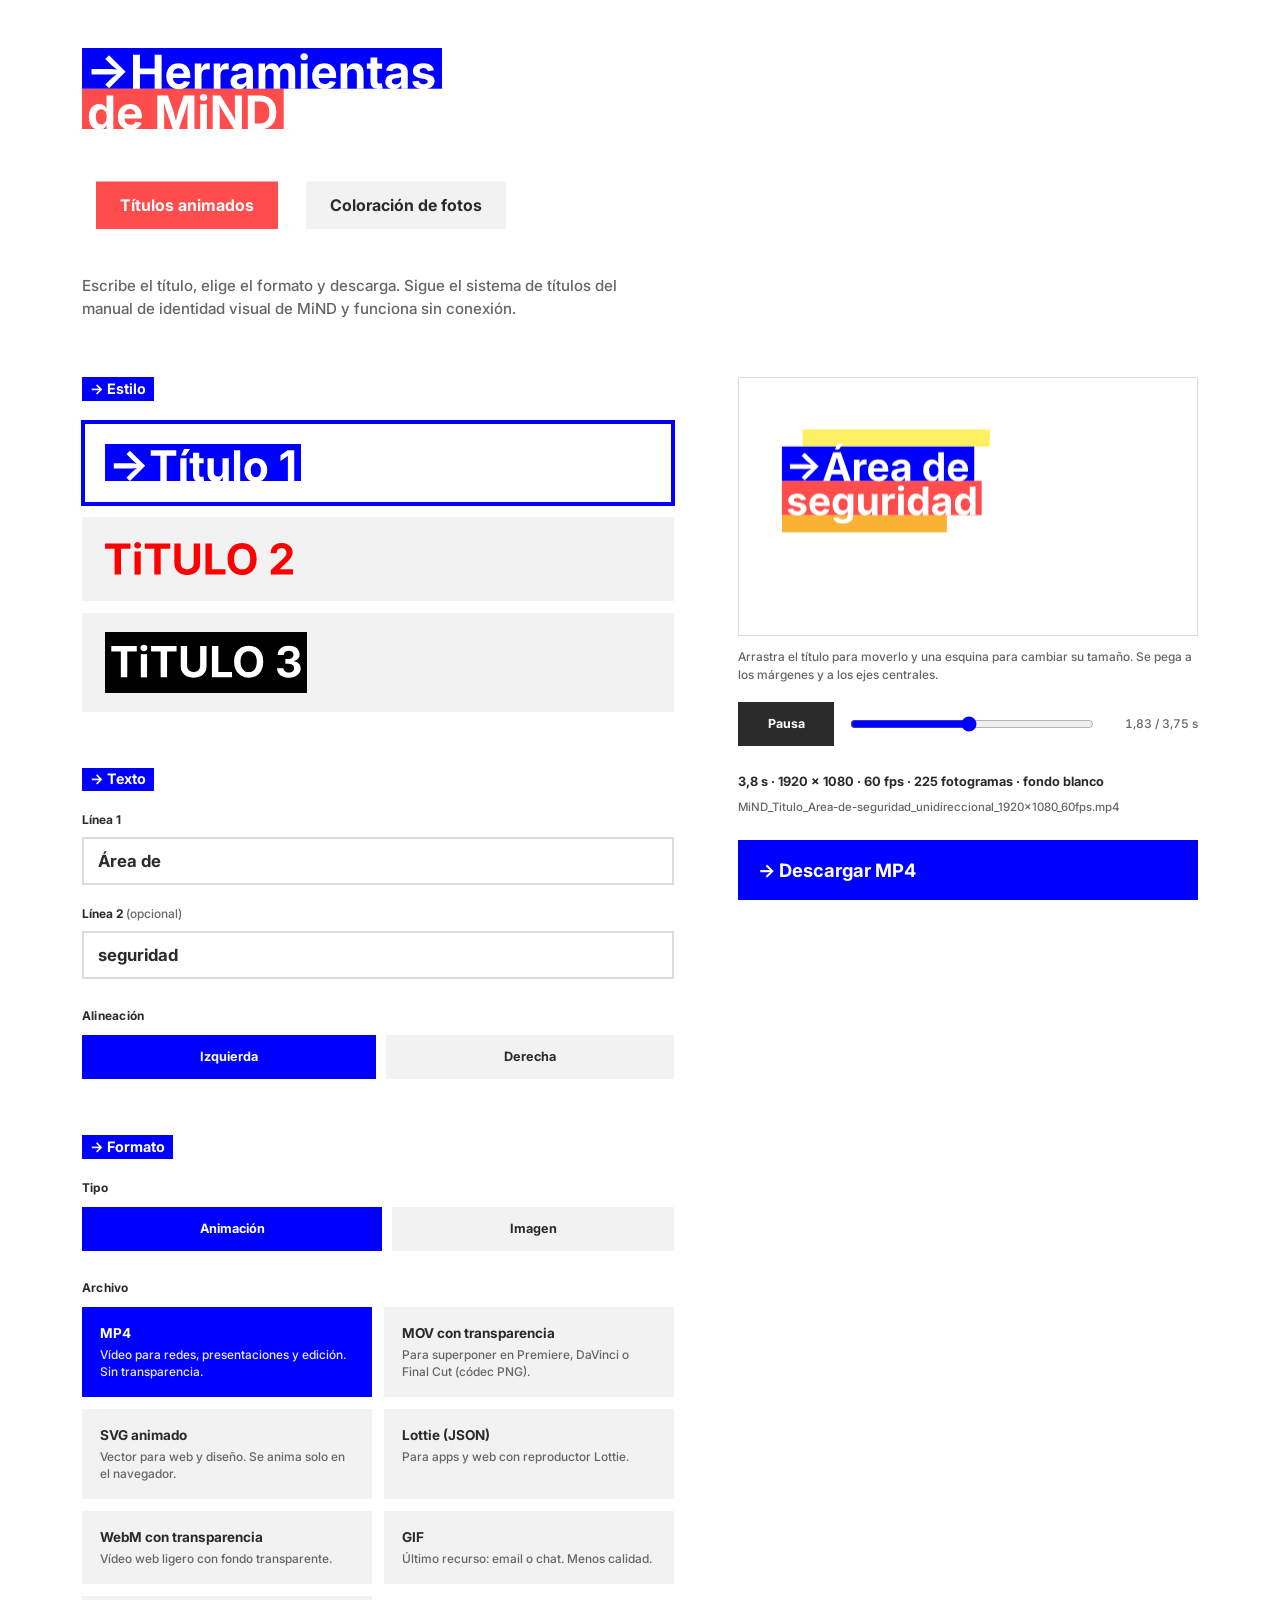
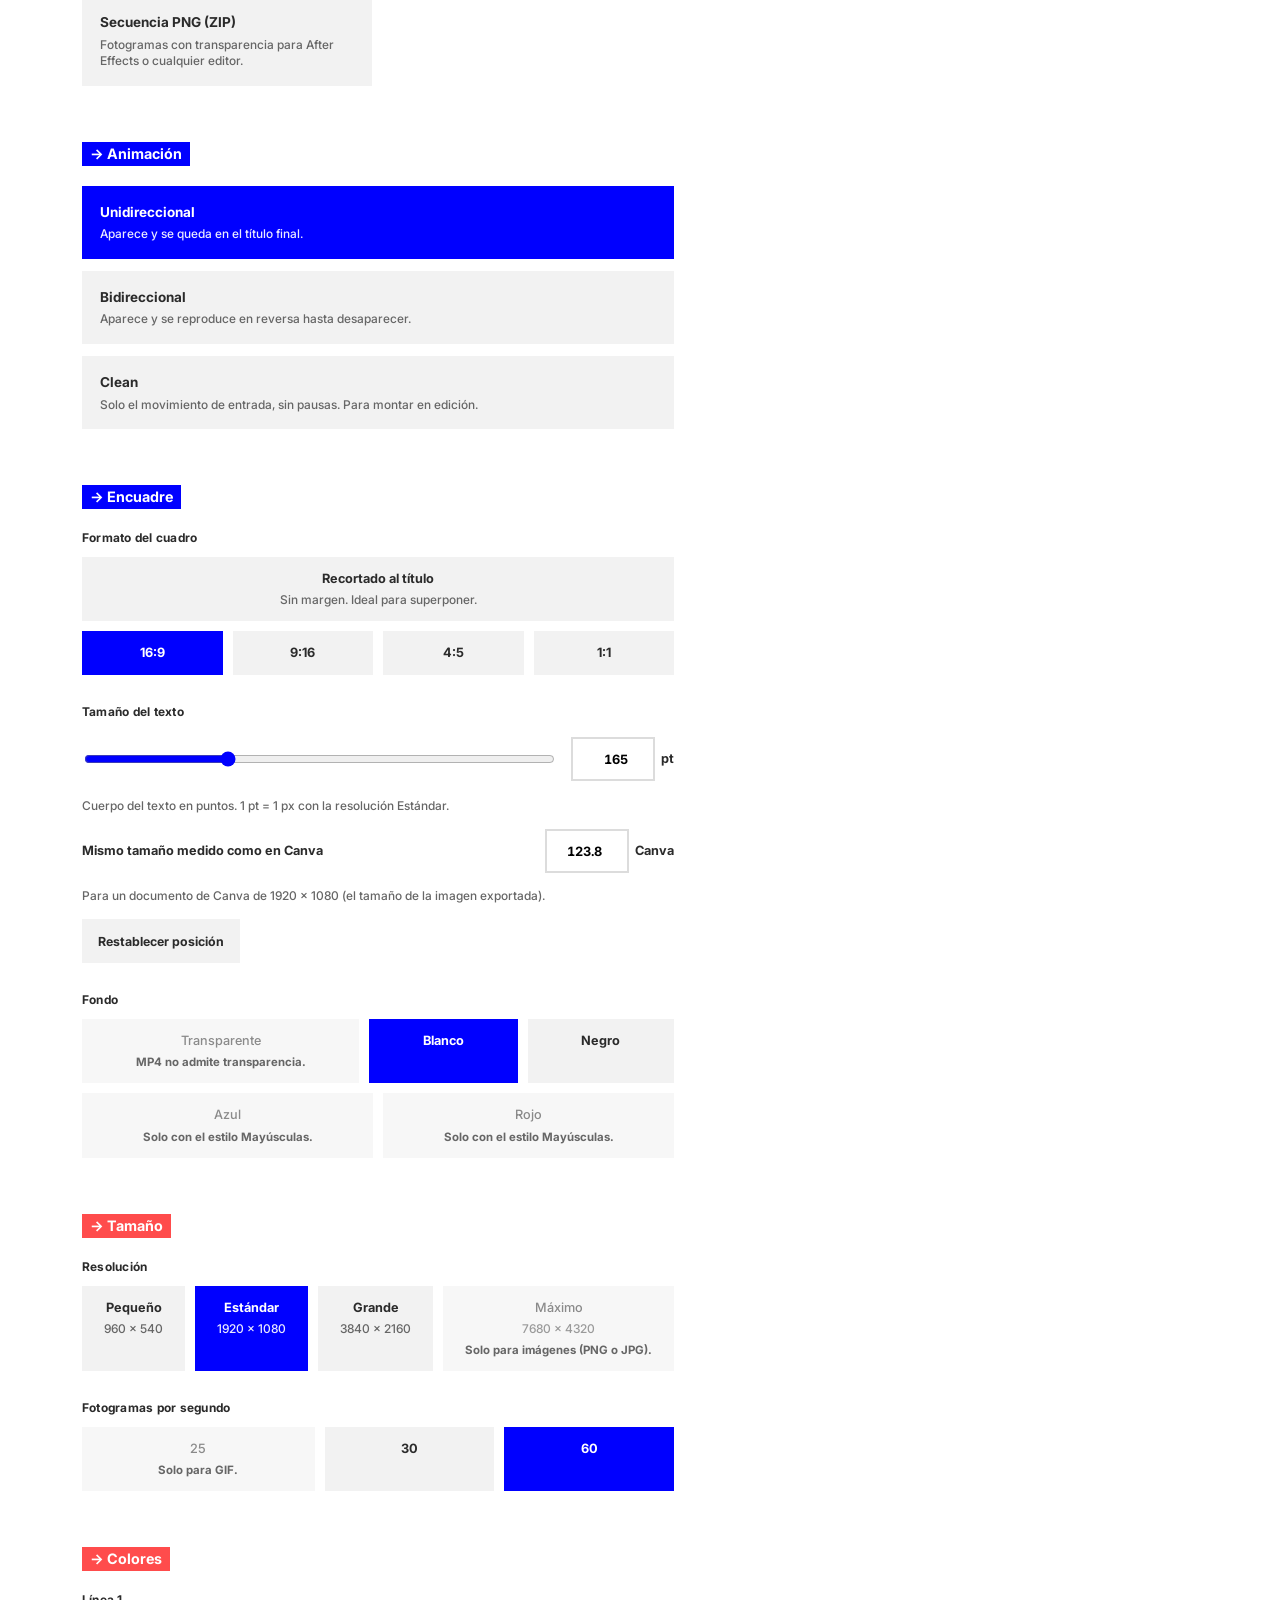
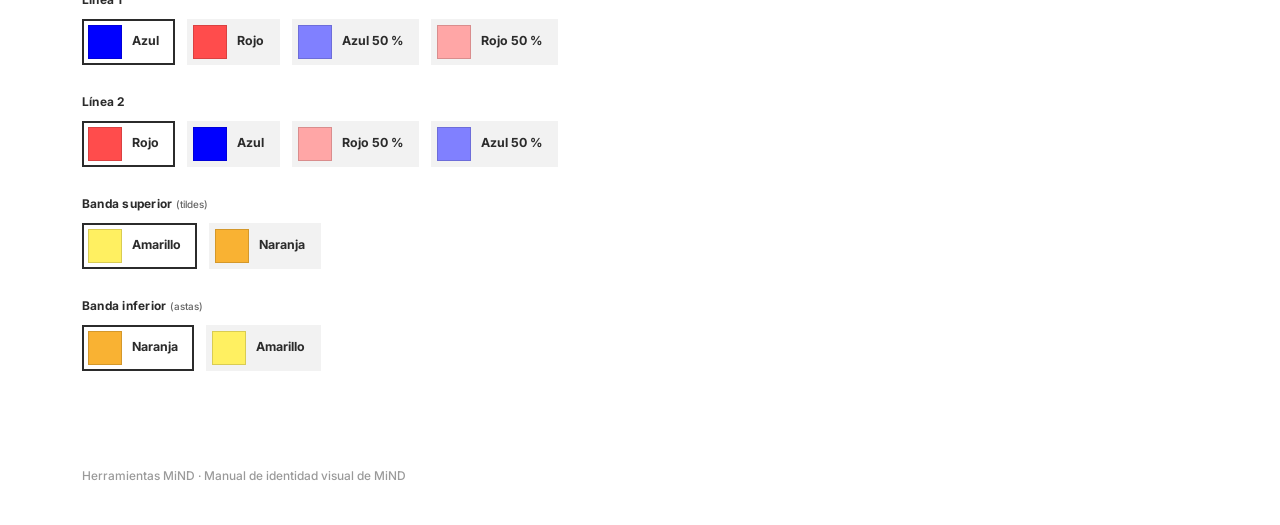
==== commit d9b6b379: "Resolución Máximo (4x) para imágenes Co-Authored-By: Claude Sonnet 5.5 <noreply@anthropic.com>" ====
--- a/index.html
+++ b/index.html
@@ -3253,12 +3253,13 @@
   if (f === 'mp4' || f === 'gif' || f === 'ijpg') why.bg.transparent = f === 'mp4' ? 'MP4 no admite transparencia.' : f === 'ijpg' ? 'JPG no admite transparencia.' : 'GIF no admite transparencia suave.';
   if (f === 'lottie') why.bg.white = why.bg.black = why.bg.blue = why.bg.red = 'Lottie no lleva fondo: lo pone tu app.';
   if (S.style === 'color') why.bg.blue = why.bg.red = 'Solo con el estilo Mayúsculas.';
+  if (!def.still) why.scale[4] = 'Solo para imágenes (PNG o JPG).';   /* 4× supera los límites de los códecs de vídeo */
   if (f === 'gif') { why.scale[2] = 'Con este tamaño el GIF pesaría demasiado.'; [30, 60].forEach(v => why.fps[v] = 'El GIF va a 25 fps.'); }
   else why.fps[25] = 'Solo para GIF.';
   const e = {};
   e.bg = why.bg[S.bgPref] ? (f === 'lottie' ? 'transparent' : 'white') : S.bgPref;
   e.caps = S.style !== 'color';
-  e.scale = why.scale[S.scalePref] ? 1 : S.scalePref;
+  e.scale = why.scale[S.scalePref] ? (S.scalePref === 4 && !why.scale[2] ? 2 : 1) : S.scalePref;
   e.fps = f === 'gif' ? 25 : (S.fpsPref === 25 ? 60 : S.fpsPref);
   e.canRepeat = !!def.canLoop && S.struct !== 'clean';
   e.repeat = e.canRepeat && S.repeat;
@@ -3662,7 +3663,7 @@
   radioGroup($('g_repeat'), 'repeat', [{v: 'once', n: 'Una pasada'}, {v: 'loop', n: 'Bucle'}], () => (EFF && EFF.repeat) ? 'loop' : 'once', v => { S.repeat = v === 'loop'; T = 0; rebuild(); }, 'seg');
   radioGroup($('g_bg'), 'bg', Object.keys(BG).map(k => ({v: k, n: BG[k].name})), () => EFF ? EFF.bg : S.bgPref, v => { S.bgPref = v; rebuild(); }, 'seg');
   radioGroup($('g_frame'), 'frame', FRAMES.map(f => ({v: f.v, n: f.n, s: f.s})), () => S.frame, v => { S.frame = v; rebuild(); }, 'seg');
-  radioGroup($('g_scale'), 'scale', [{v: 0.5, n: 'Pequeño'}, {v: 1, n: 'Estándar'}, {v: 2, n: 'Grande'}], () => EFF ? EFF.scale : S.scalePref, v => { S.scalePref = v; rebuild(); }, 'seg');
+  radioGroup($('g_scale'), 'scale', [{v: 0.5, n: 'Pequeño'}, {v: 1, n: 'Estándar'}, {v: 2, n: 'Grande'}, {v: 4, n: 'Máximo'}], () => EFF ? EFF.scale : S.scalePref, v => { S.scalePref = v; rebuild(); }, 'seg');
   radioGroup($('g_fps'), 'fps', [{v: 25, n: '25'}, {v: 30, n: '30'}, {v: 60, n: '60'}], () => EFF ? EFF.fps : S.fpsPref, v => { S.fpsPref = v; rebuild(); }, 'seg');
   swatchGroup($('sw_mono'), 'cmono', ['negro', 'blanco'], () => S.monoBlock, k => { S.monoBlock = k; rebuild(); });
   swatchGroup($('sw_caps'), 'ccaps', ['rojo0', 'azul', 'blanco'], () => S.capsColor, k => { S.capsColor = k; rebuild(); });
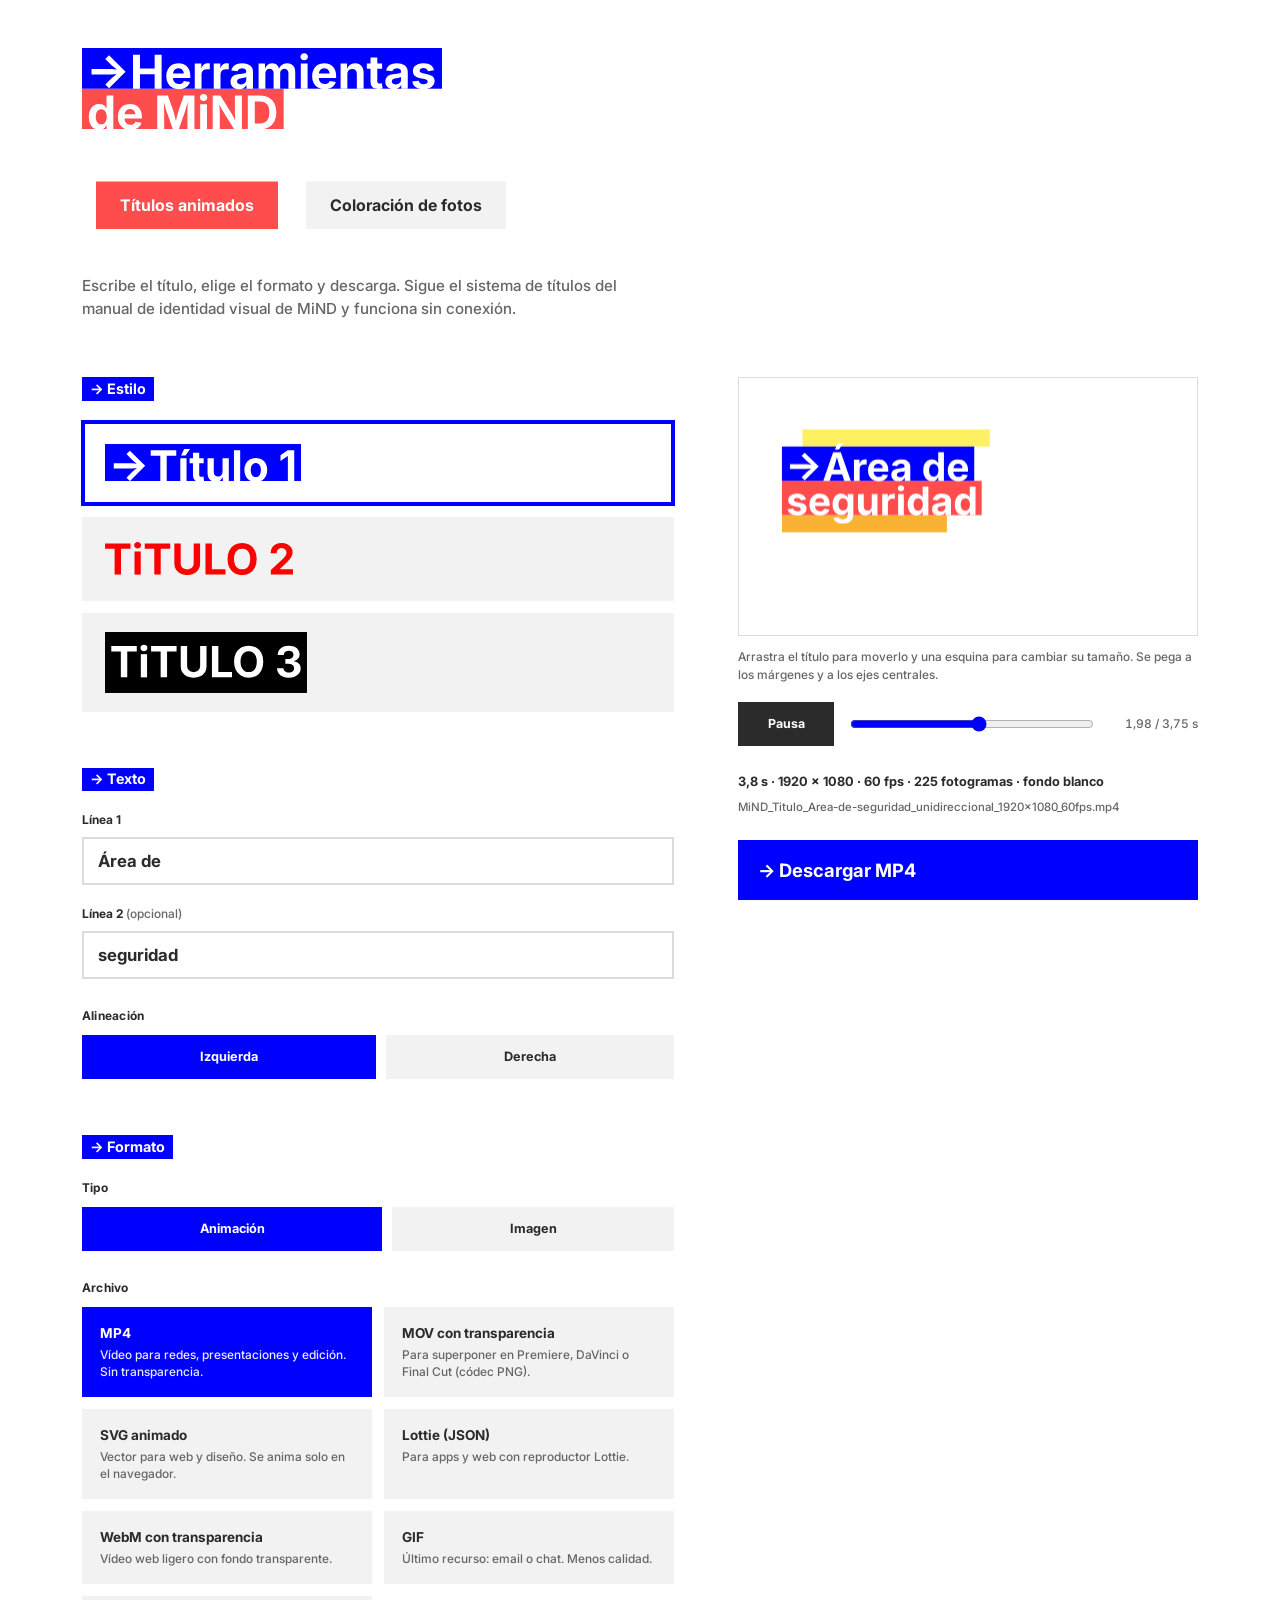
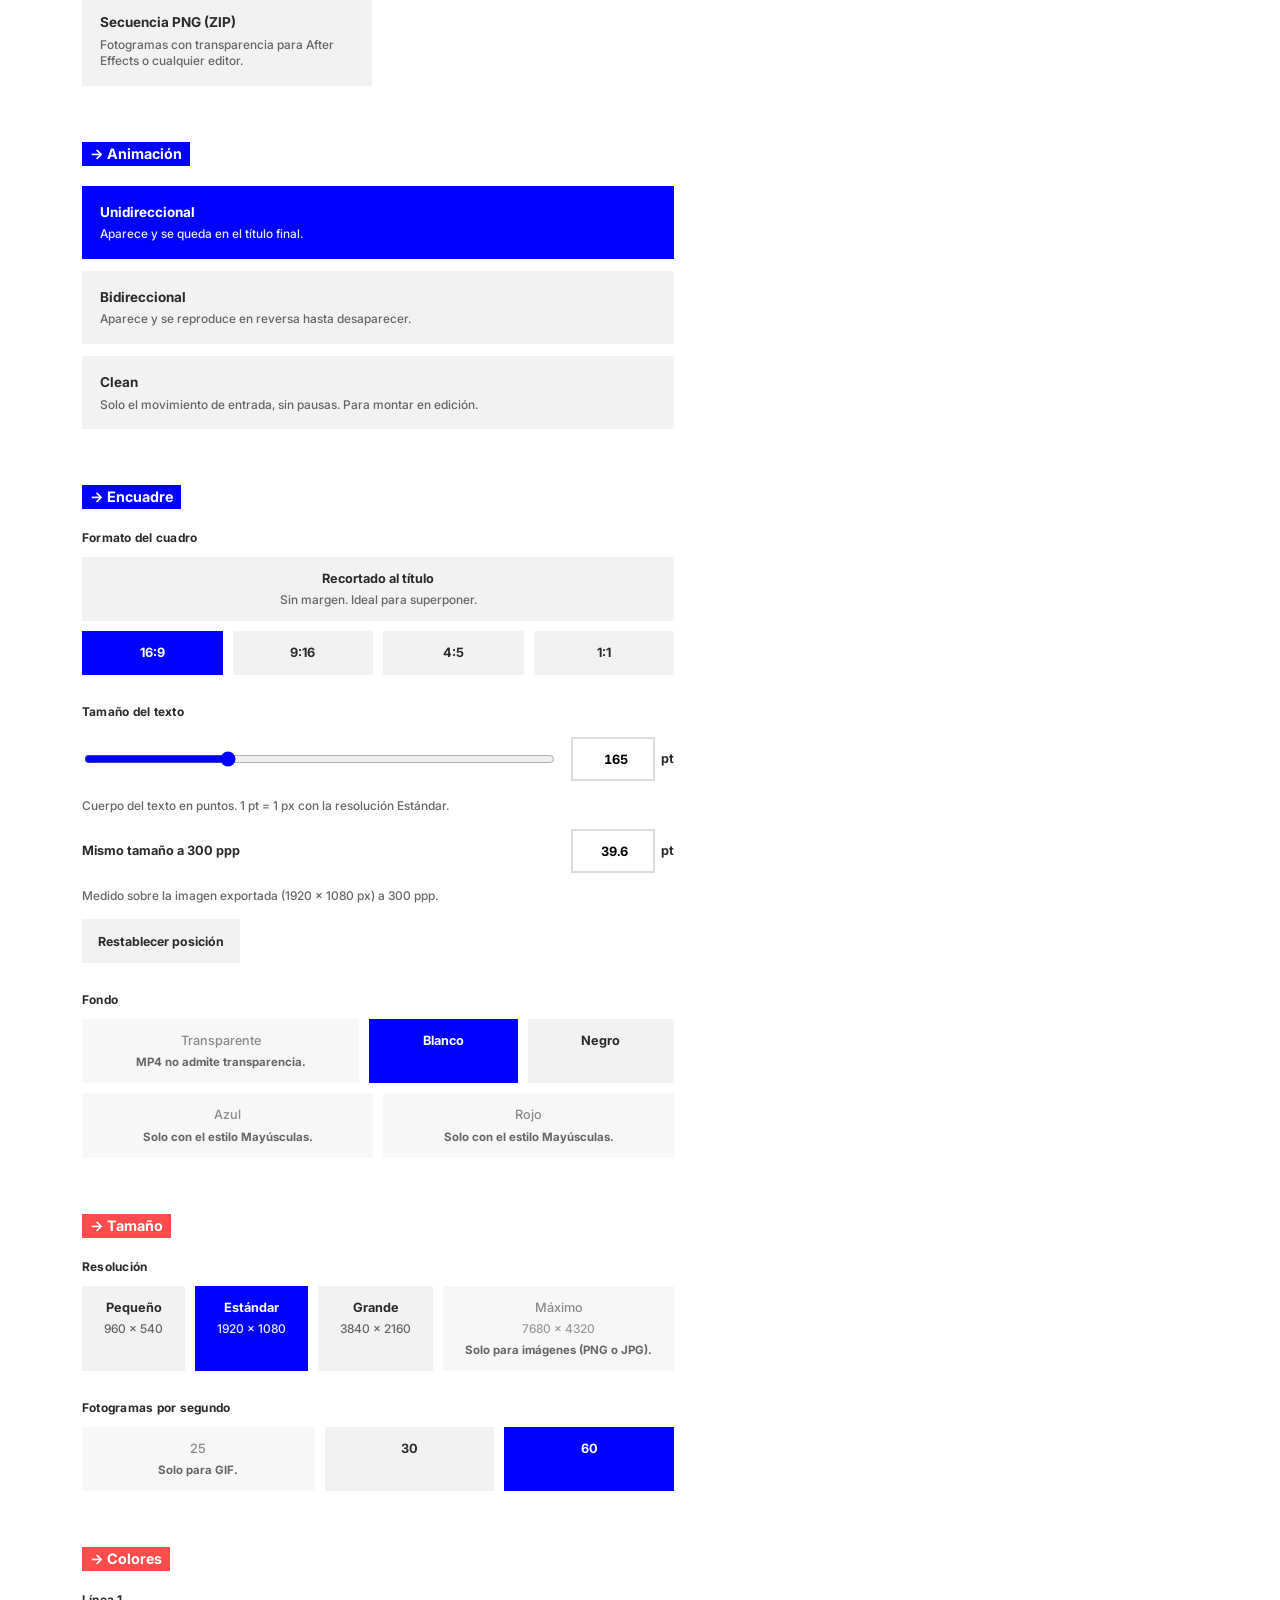
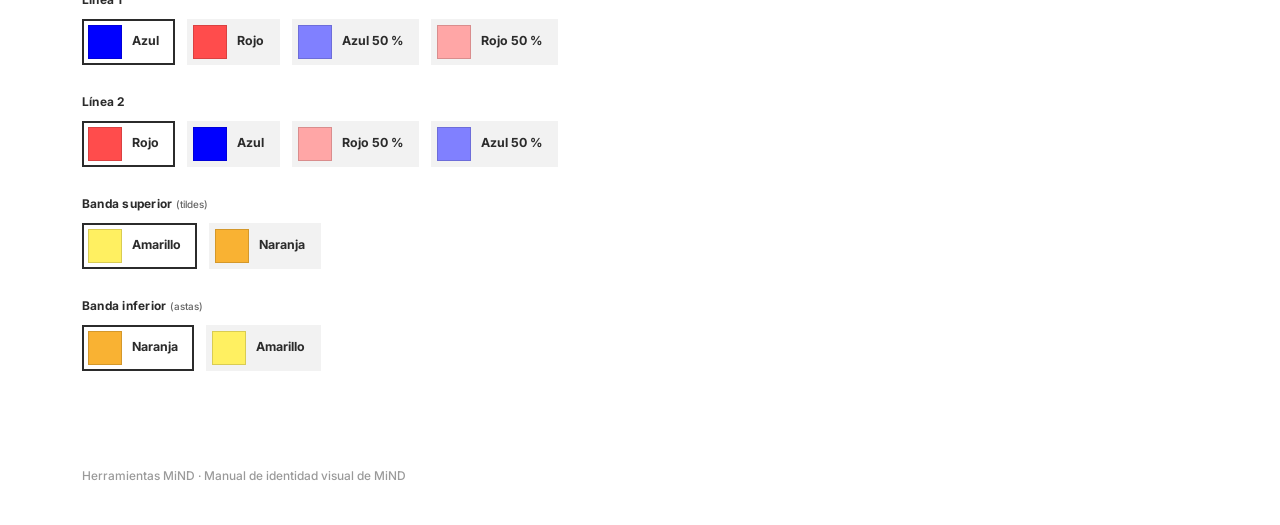
==== commit e4a5810a: "Segundo tamaño del título en pt a 300 ppp (sin referencia a Canva) Co-Authored-By: Claude Sonnet 5.5" ====
--- a/index.html
+++ b/index.html
@@ -242,7 +242,7 @@
           <span class="sub" style="margin:0">Tamaño del texto</span>
           <div class="range"><input id="scaleT" type="range" min="15" max="300" step="1" value="100" aria-label="Tamaño del título dentro del cuadro"><label class="ptbox"><input id="scalePt" type="number" min="20" max="900" step="1" inputmode="numeric" aria-label="Tamaño del texto en puntos"><span>pt</span></label></div>
           <p class="note" style="margin:0">Cuerpo del texto en puntos. 1 pt = 1 px con la resolución Estándar.</p>
-          <div class="range"><span class="rlab">Mismo tamaño medido como en Canva</span><label class="ptbox"><input id="scaleCv" type="number" min="1" max="2000" step="0.5" inputmode="decimal" aria-label="Tamaño del texto con el sistema de Canva"><span>Canva</span></label></div>
+          <div class="range"><span class="rlab">Mismo tamaño a 300 ppp</span><label class="ptbox"><input id="scaleCv" type="number" min="1" max="2000" step="0.5" inputmode="decimal" aria-label="Tamaño del texto en pt a 300 ppp"><span>pt</span></label></div>
           <p class="note" id="cvNote" style="margin:0"></p>
           <button class="mini" id="resetPlace" type="button">Restablecer posición</button>
         </div>
@@ -3490,8 +3490,8 @@
 }
 /* Tamaño del texto: cuerpo en pt del cuadro (1 pt = 1 px a resolución Estándar). Con escala 100 % el cuerpo es GEO.F. */
 const PT_MIN = 20, PT_MAX = 900;
-/* Canva mide el cuerpo en pt a 96 ppp (1 px = 0,75 pt). Documento de Canva = la imagen exportada, así que depende de la resolución elegida. */
-const CANVA_K = 0.75;
+/* Segundo sistema de tamaño: pt de la imagen exportada impresa a 300 ppp (1 px = 72/300 pt). Depende de la resolución elegida. */
+const CANVA_K = 72 / 300;
 const canvaRes = () => (EFF && EFF.scale) || S.scalePref || 1;
 const fmtCv = v => String(Math.round(v * 10) / 10);
 function syncScale() {
@@ -3499,7 +3499,7 @@
   $('scaleT').value = Math.round(p.s * 100);
   if (document.activeElement !== $('scalePt')) $('scalePt').value = pt;
   if (document.activeElement !== $('scaleCv')) $('scaleCv').value = fmtCv(p.s * GEO.F * canvaRes() * CANVA_K);
-  $('cvNote').textContent = `Para un documento de Canva de ${outDims().W} × ${outDims().H} (el tamaño de la imagen exportada).`;
+  $('cvNote').textContent = `Medido sobre la imagen exportada (${outDims().W} × ${outDims().H} px) a 300 ppp.`;
 }
 function scaleAboutCenter(ns) {
   const p = placeNow(), b = boxRect(), cx = b.x + b.w / 2, cy = b.y + b.h / 2;
